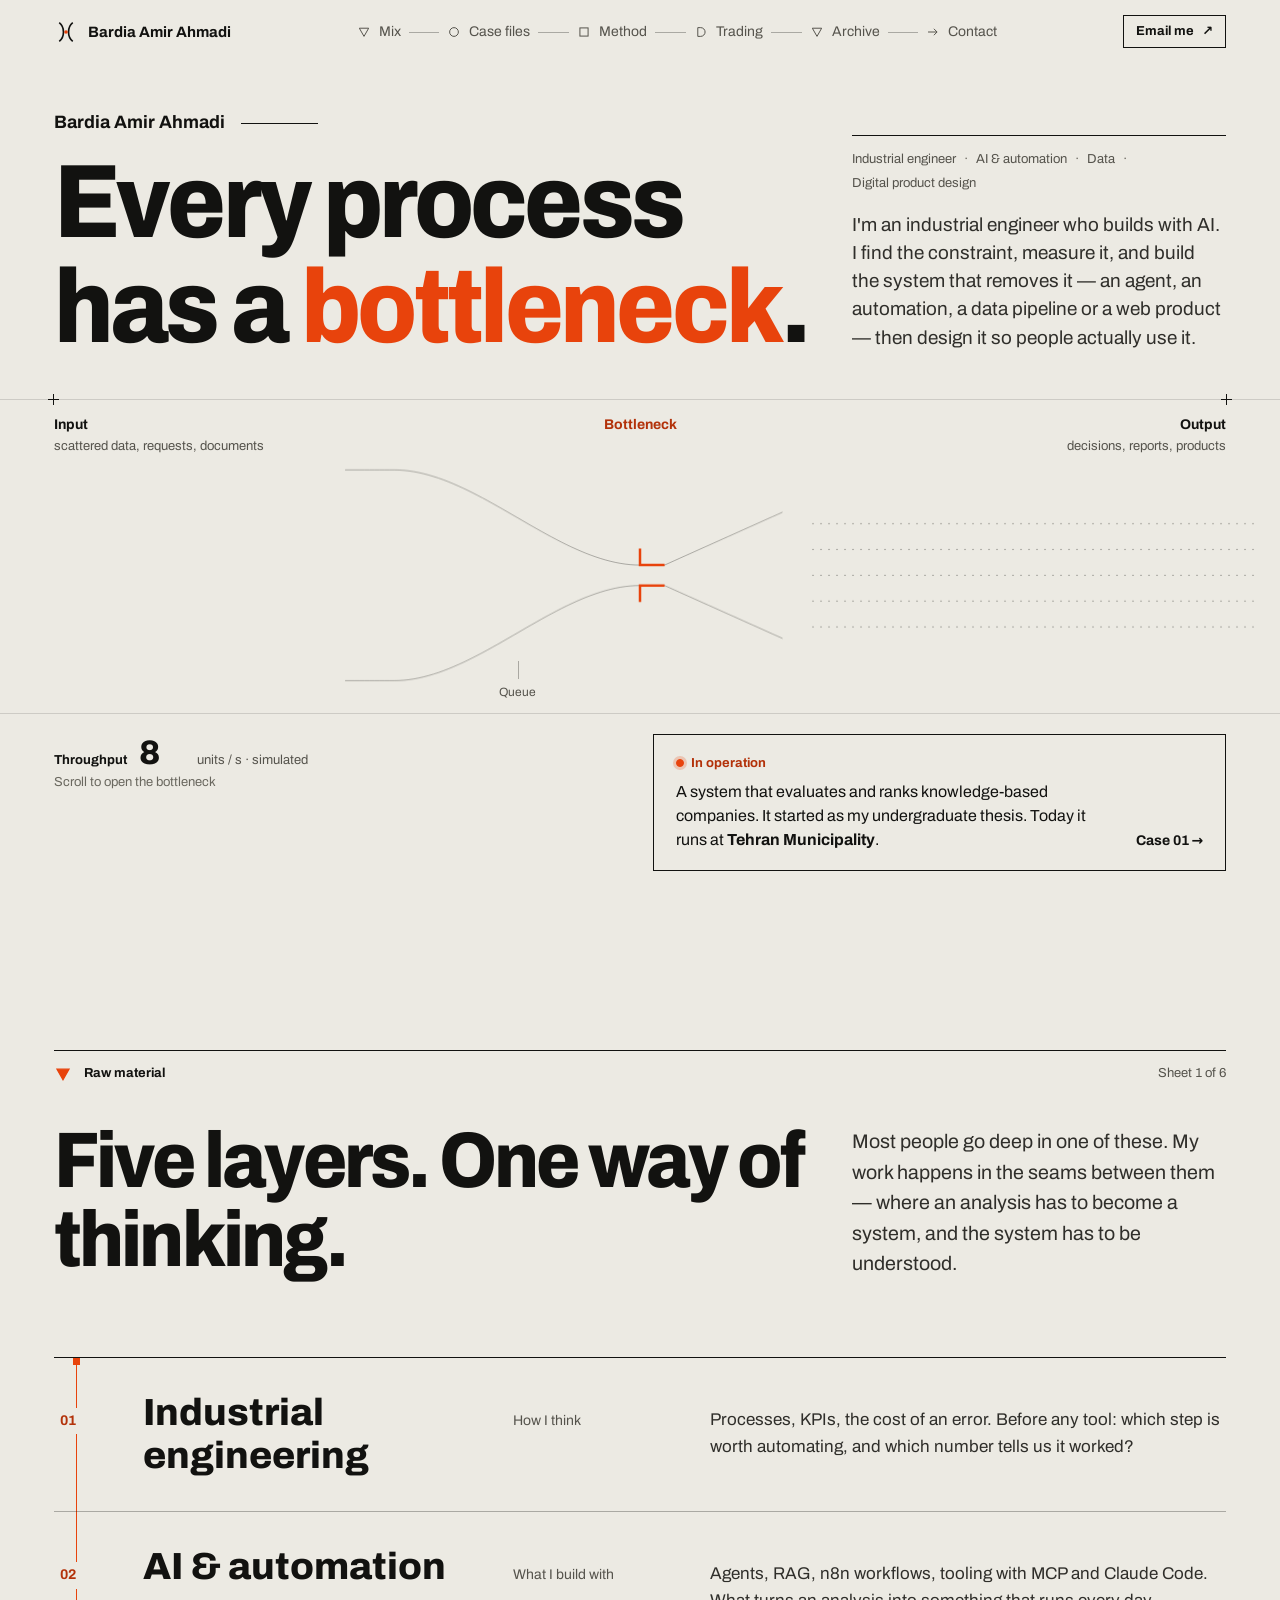
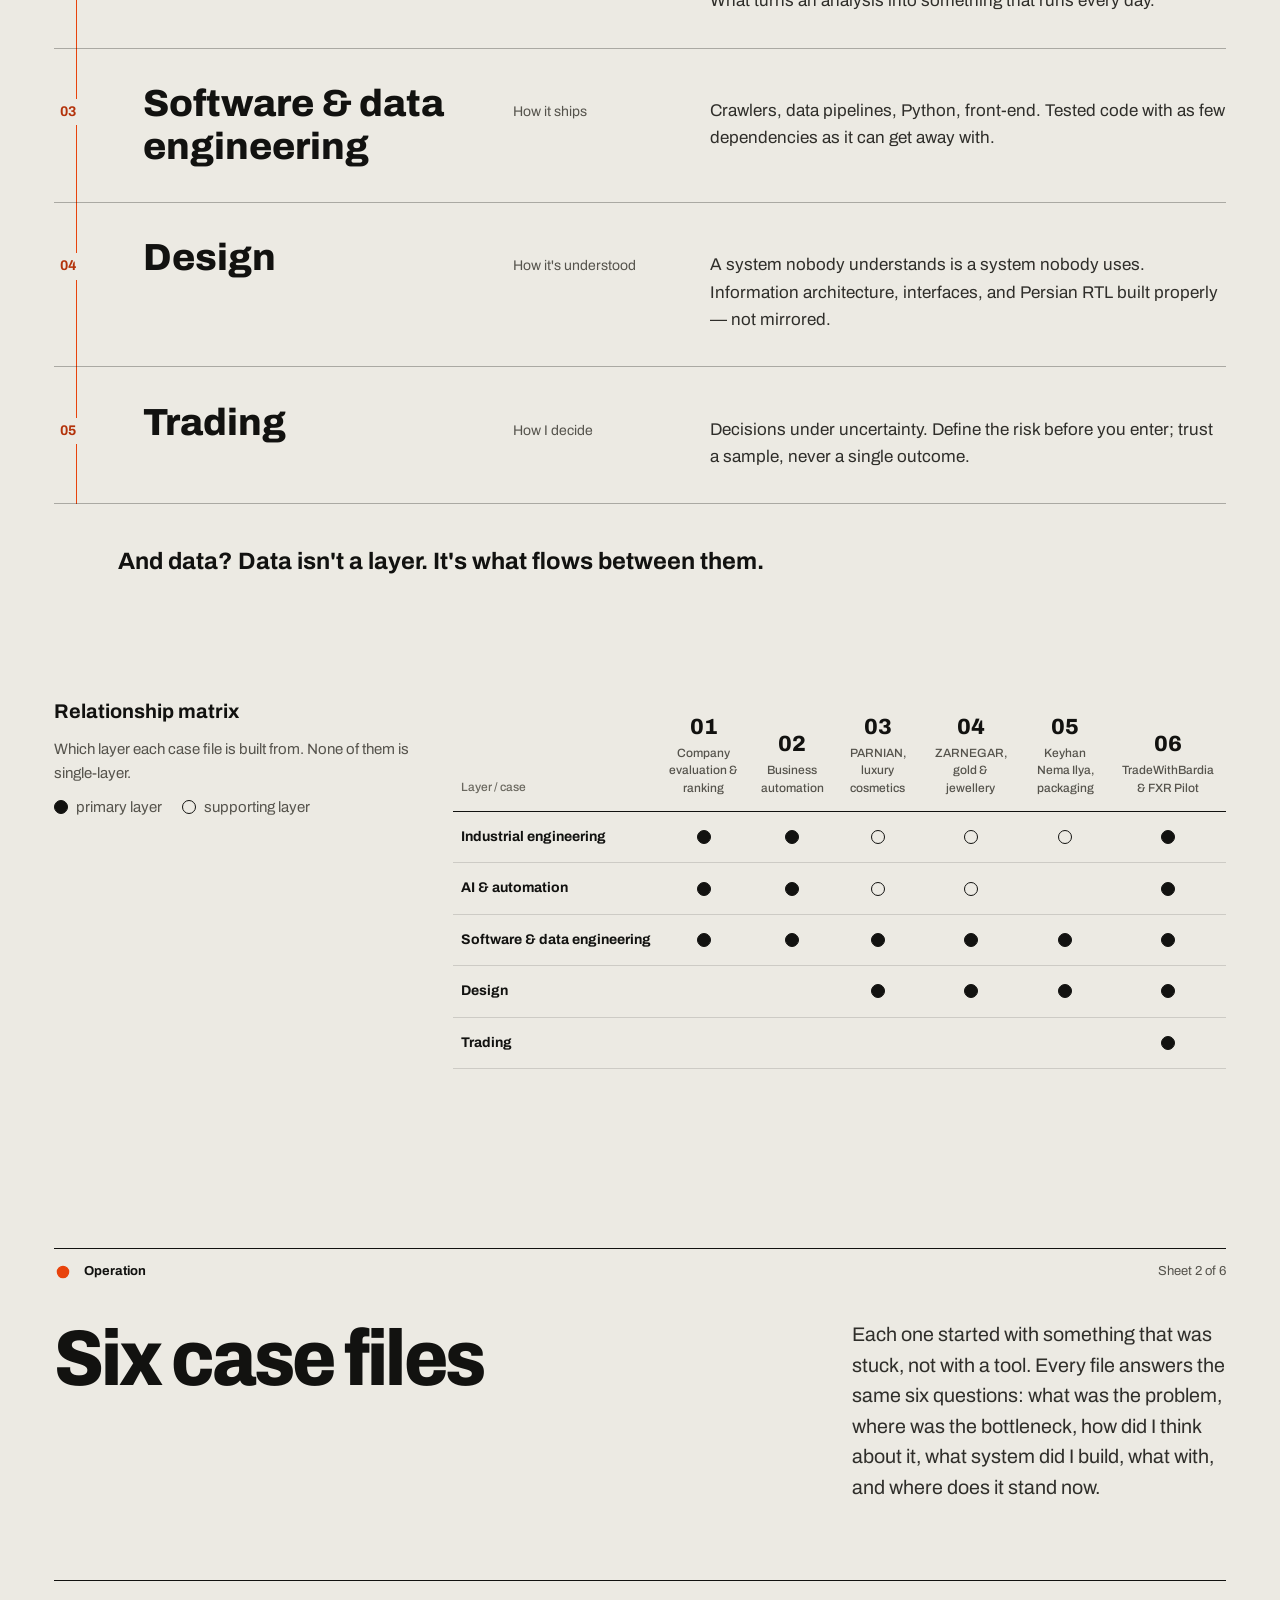
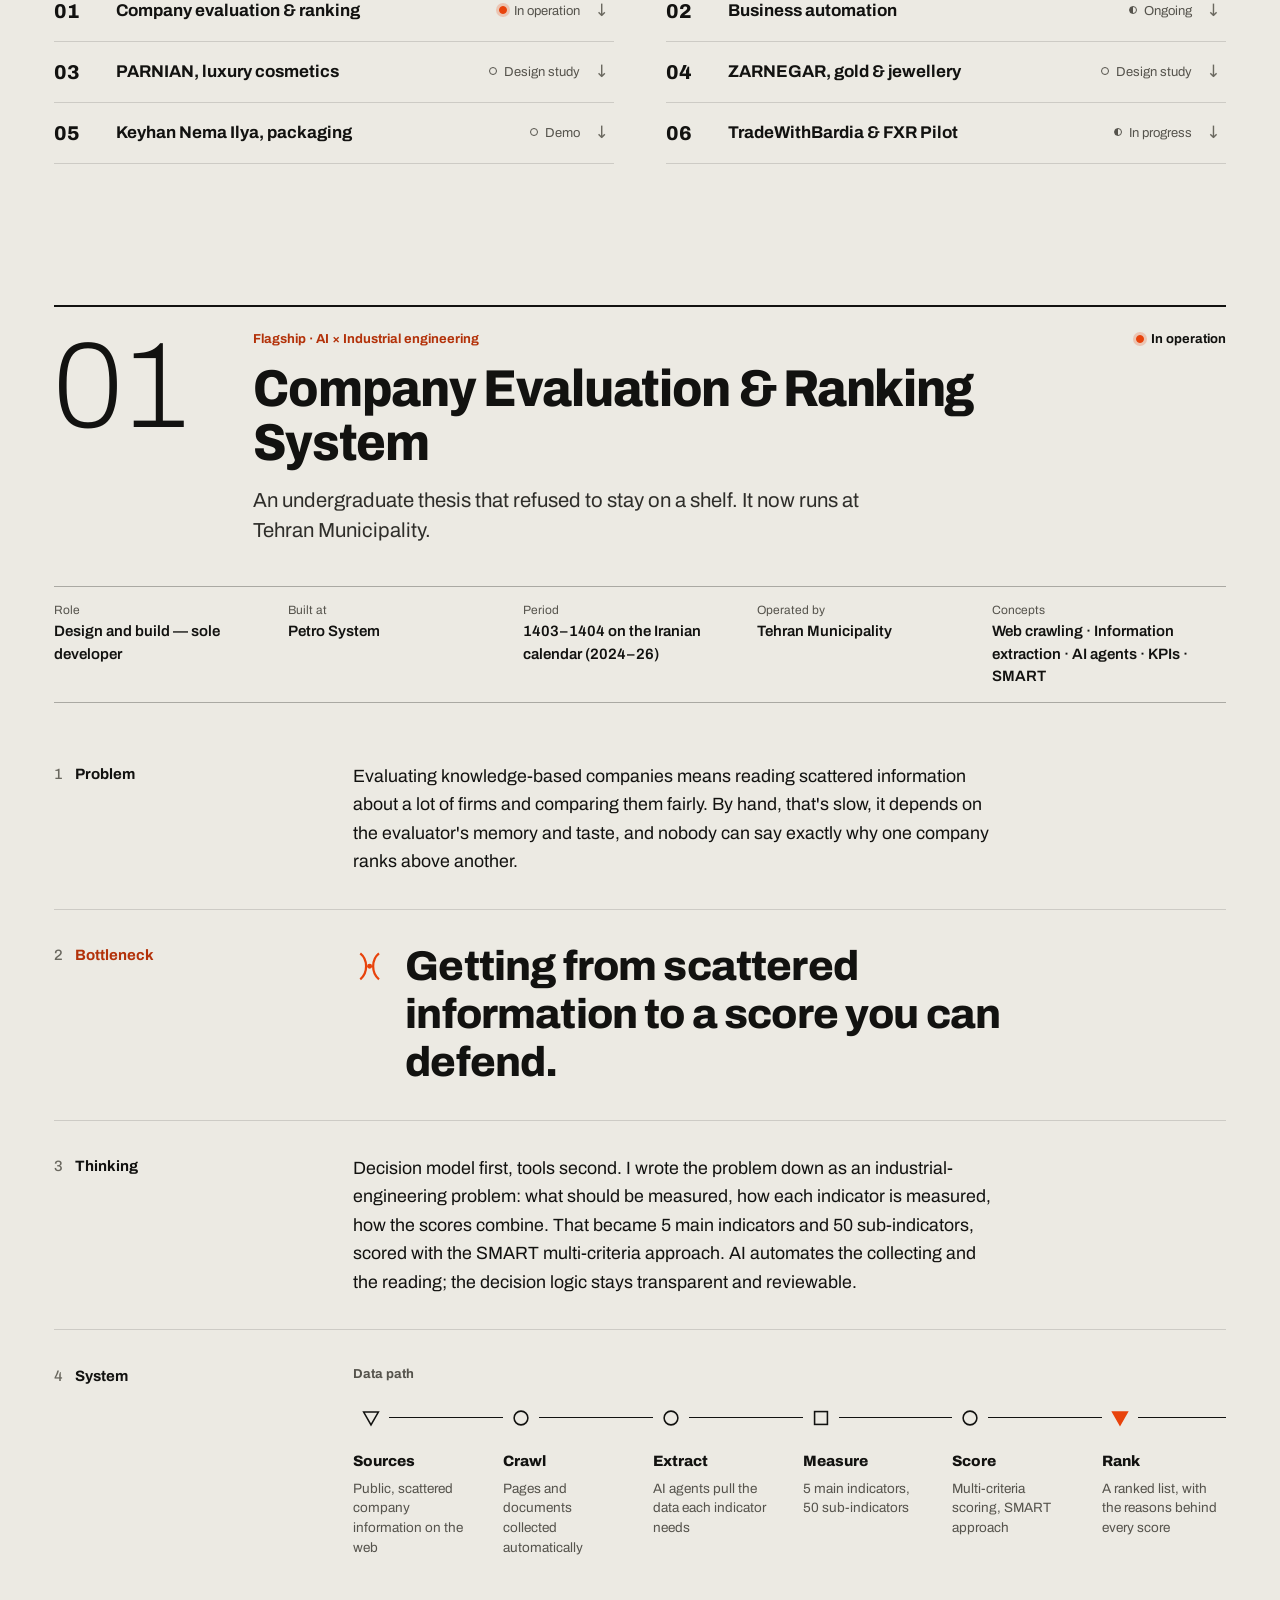
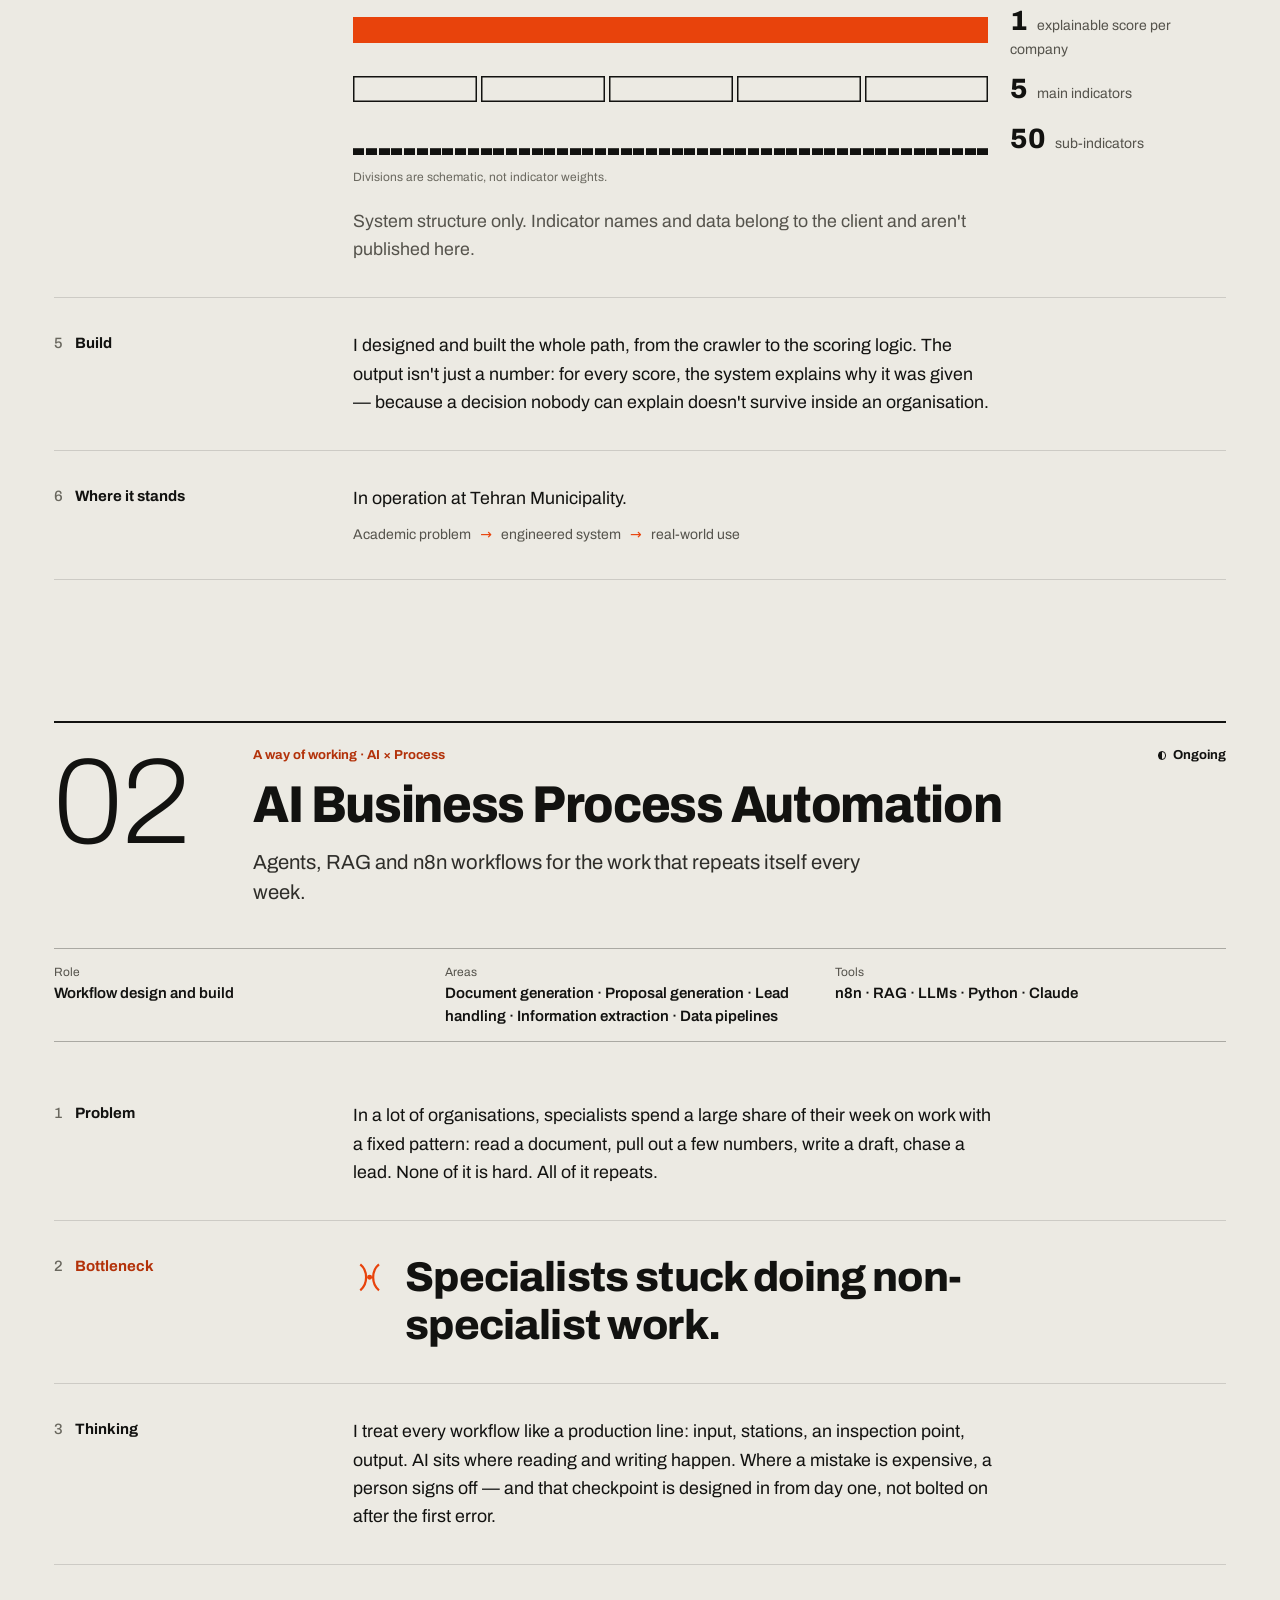
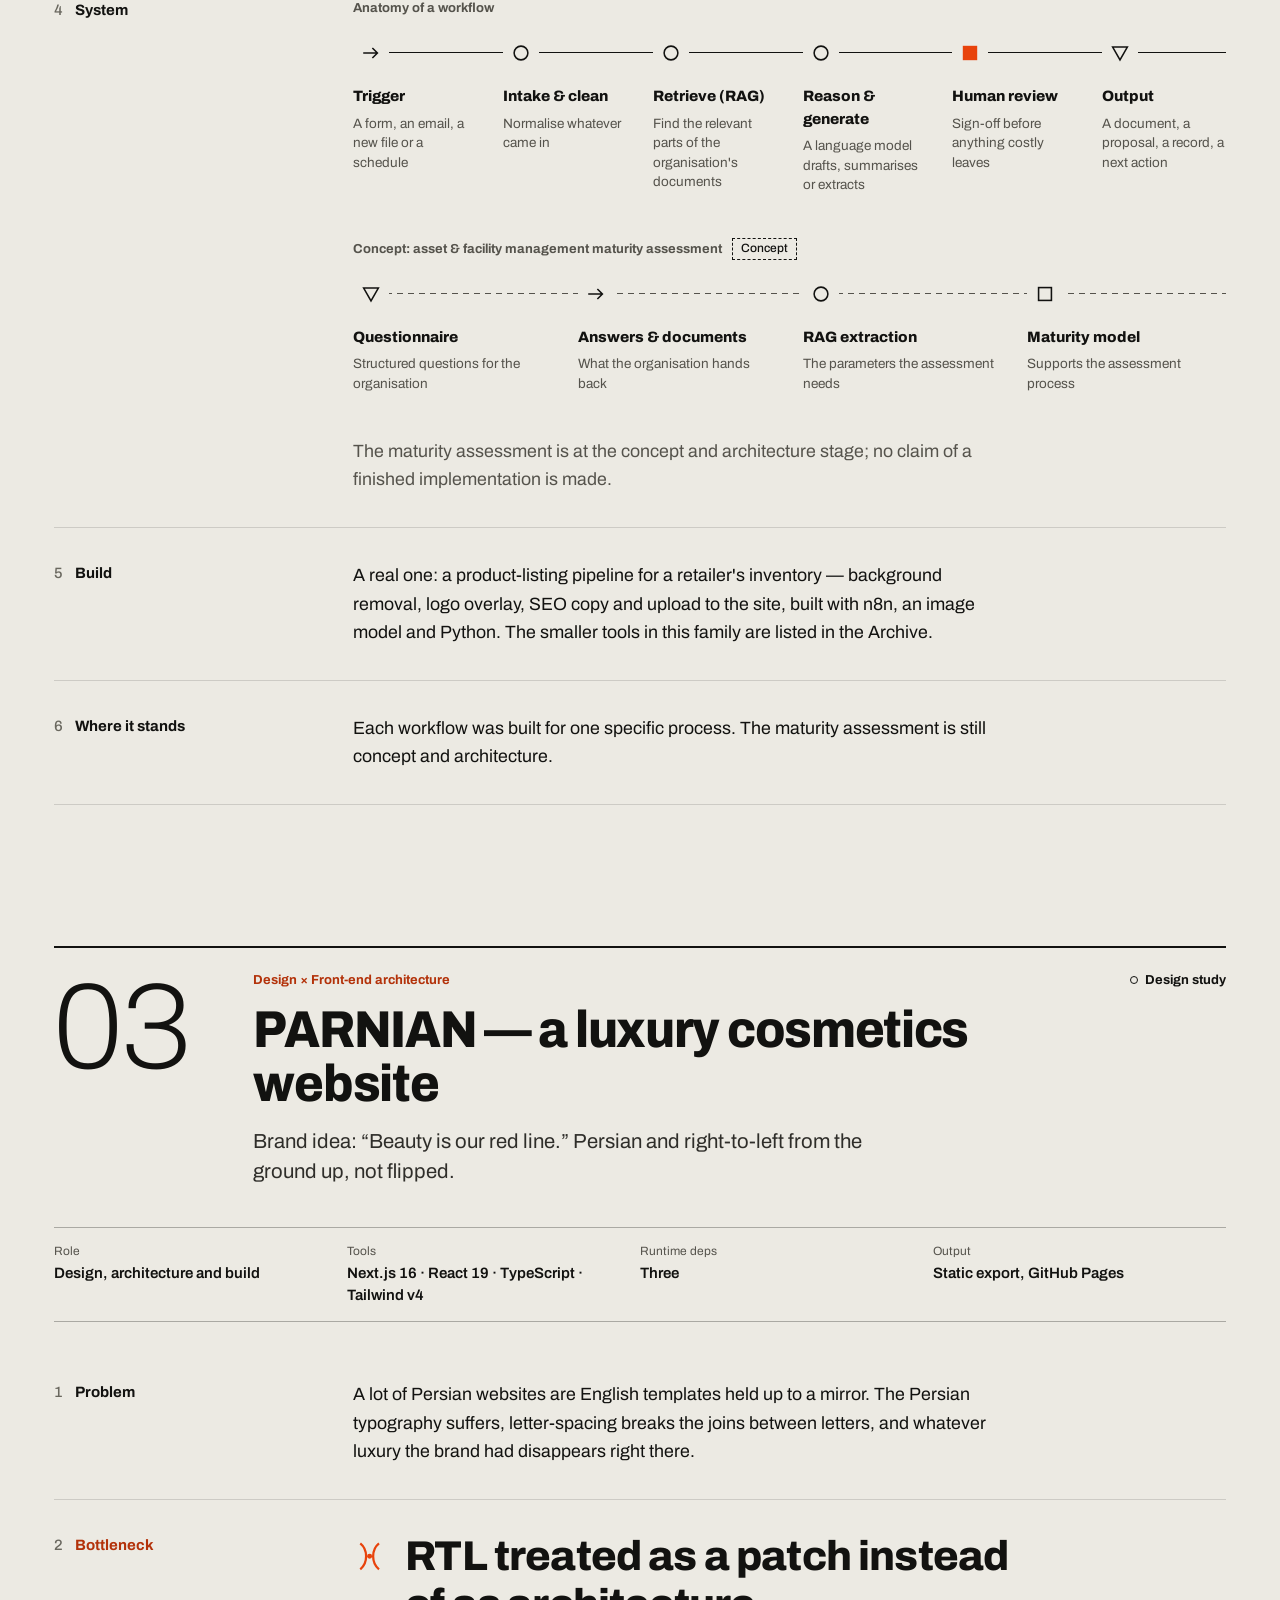
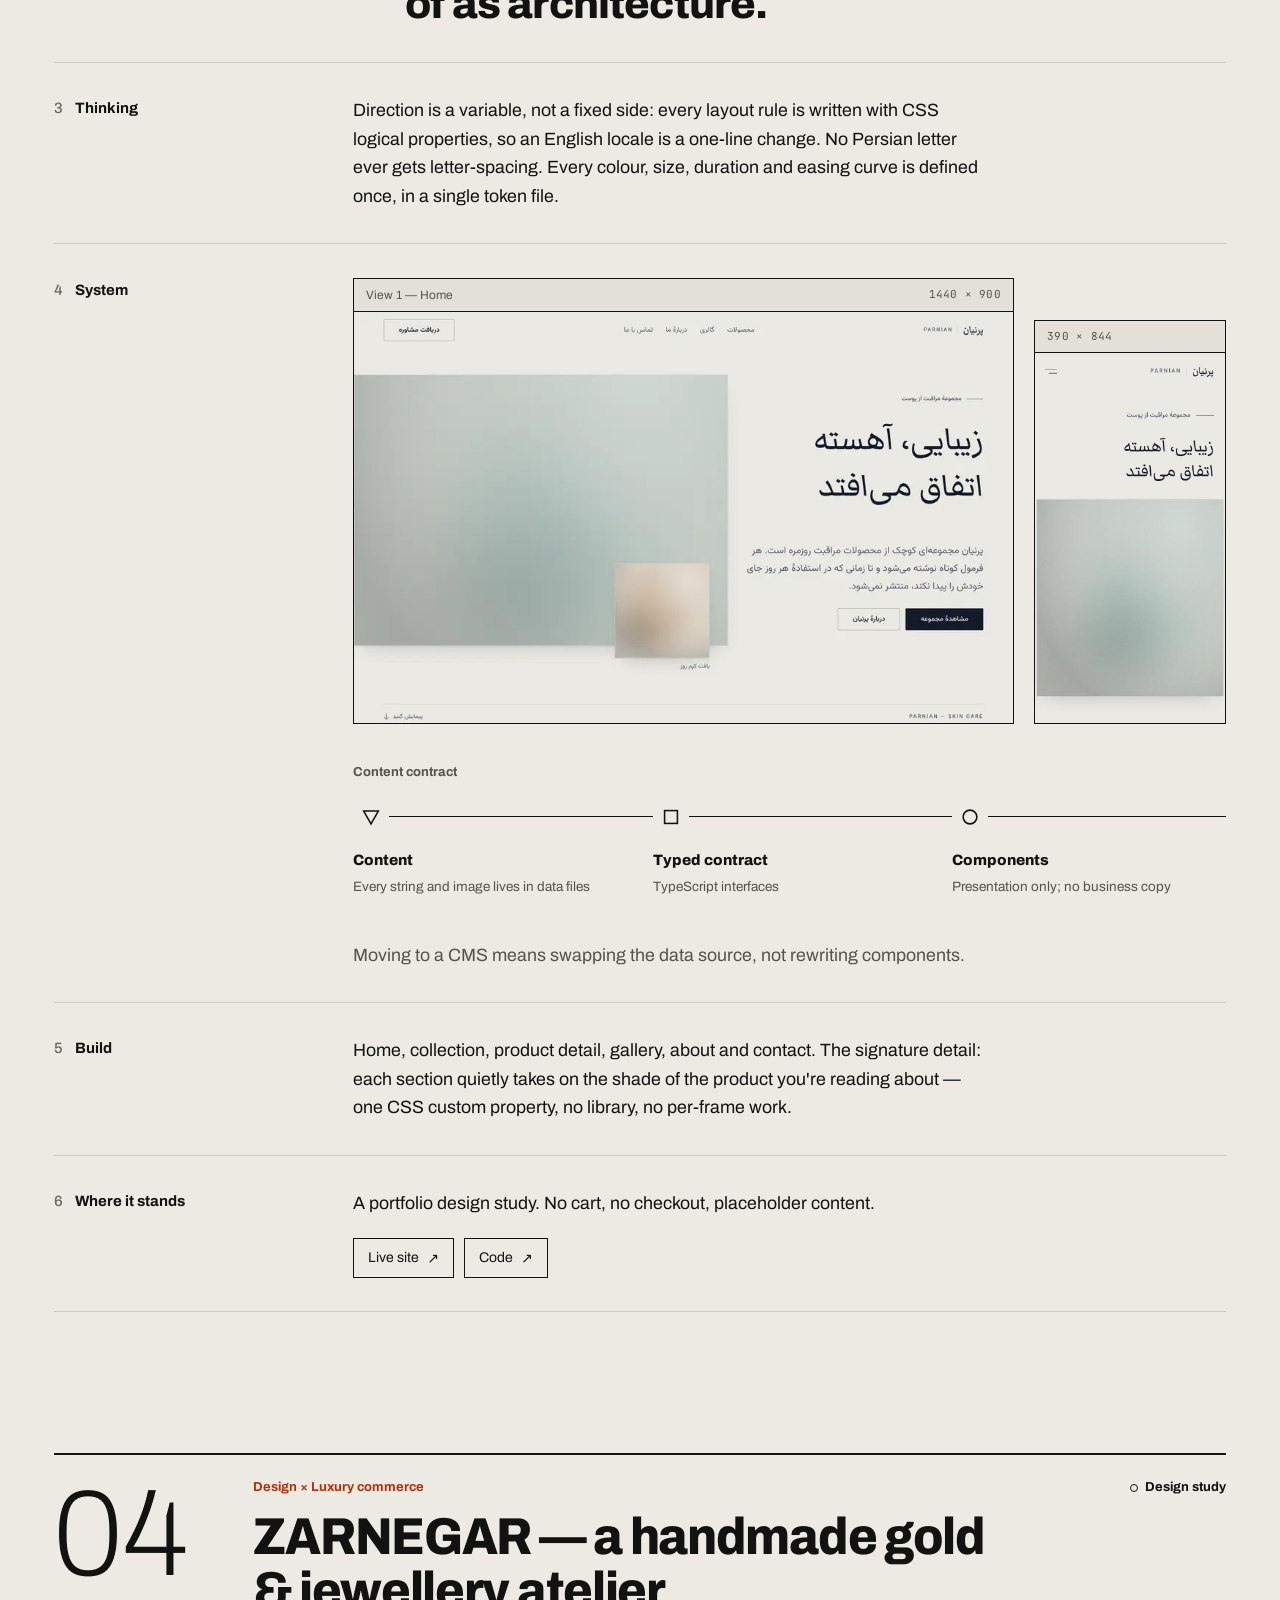
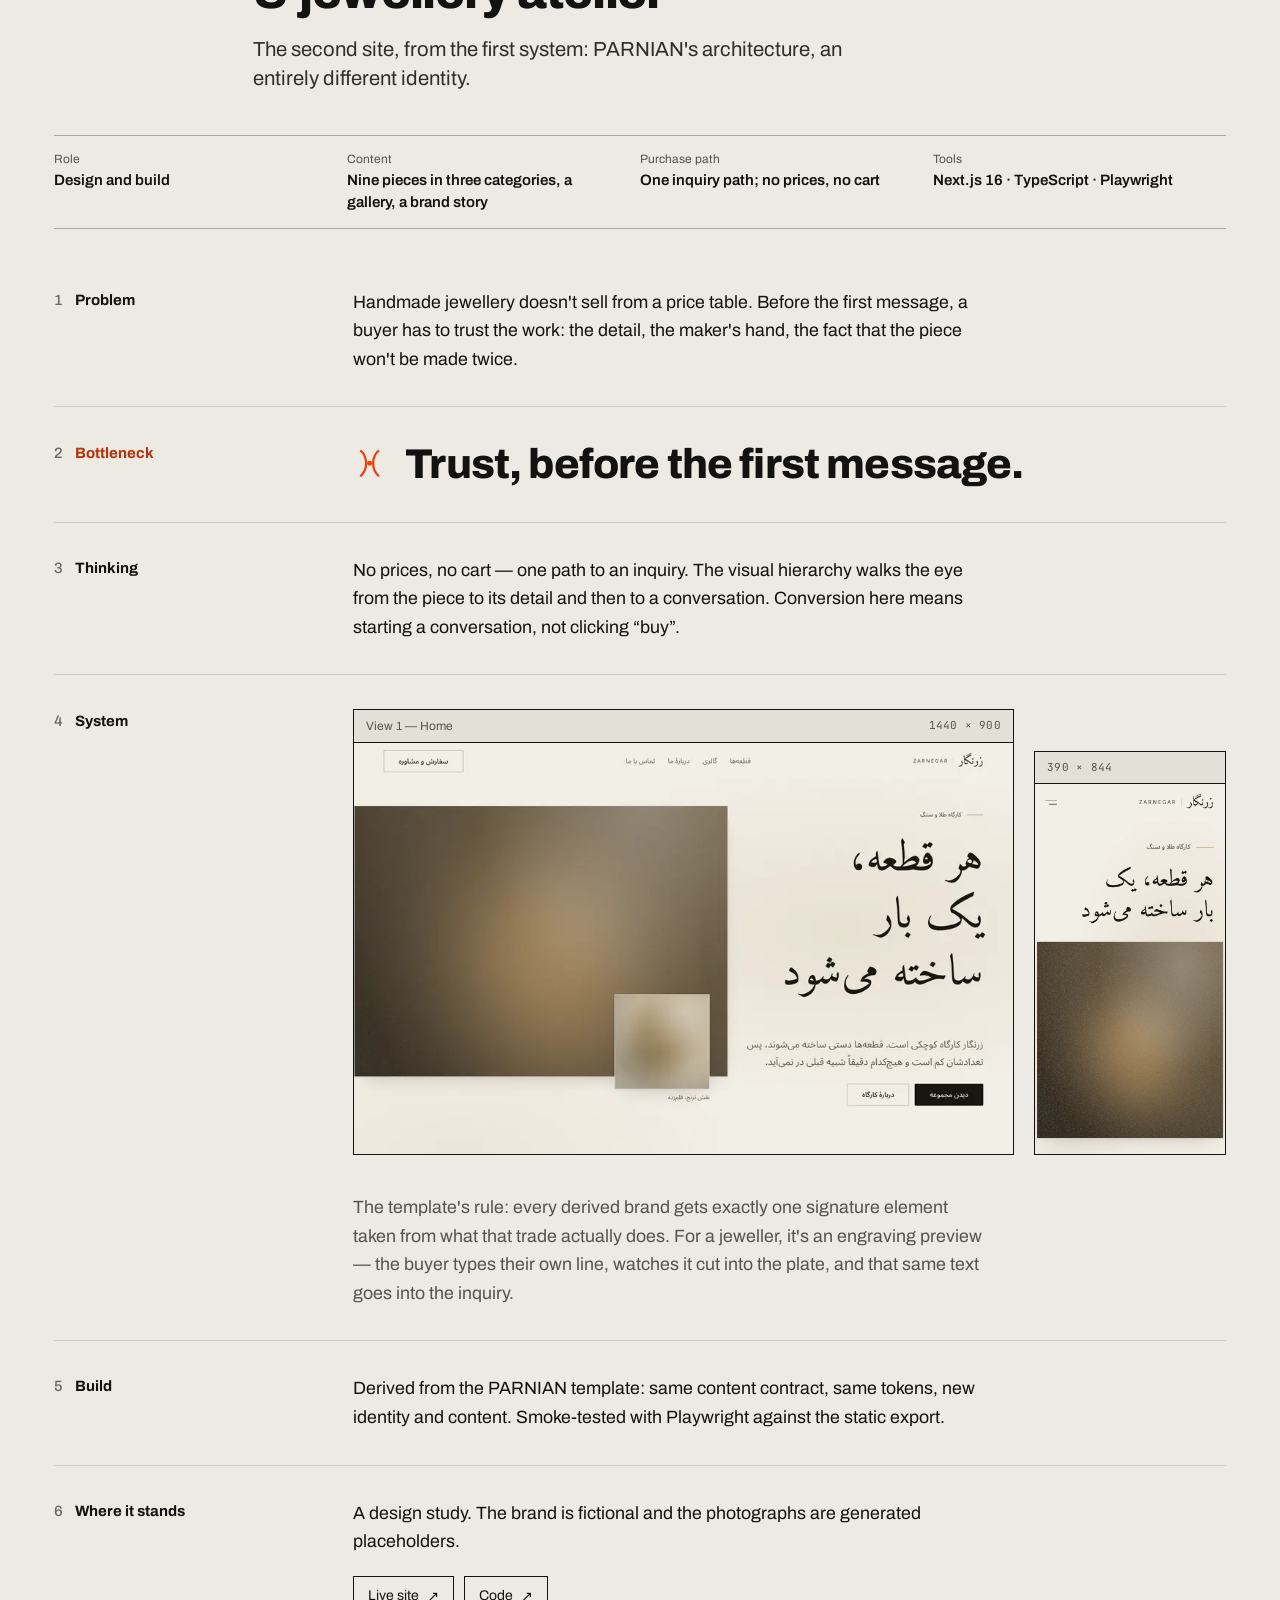
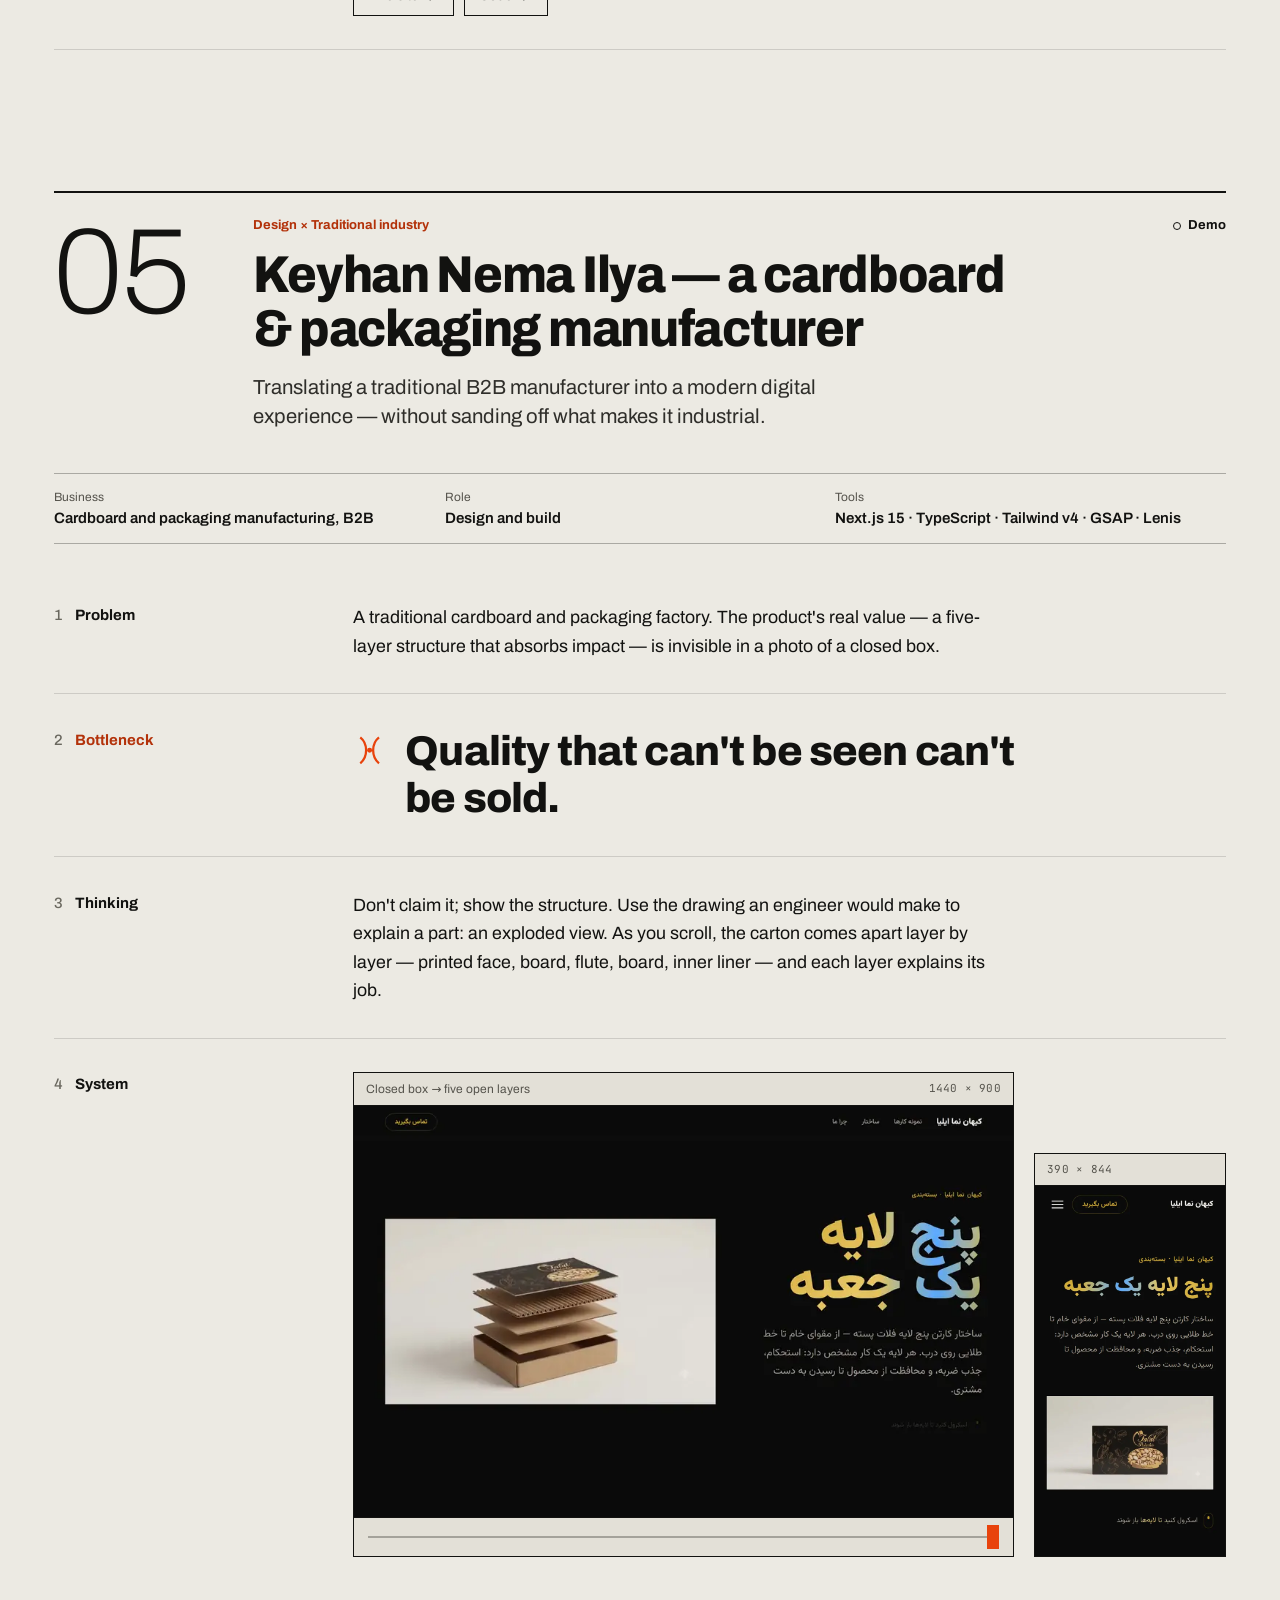
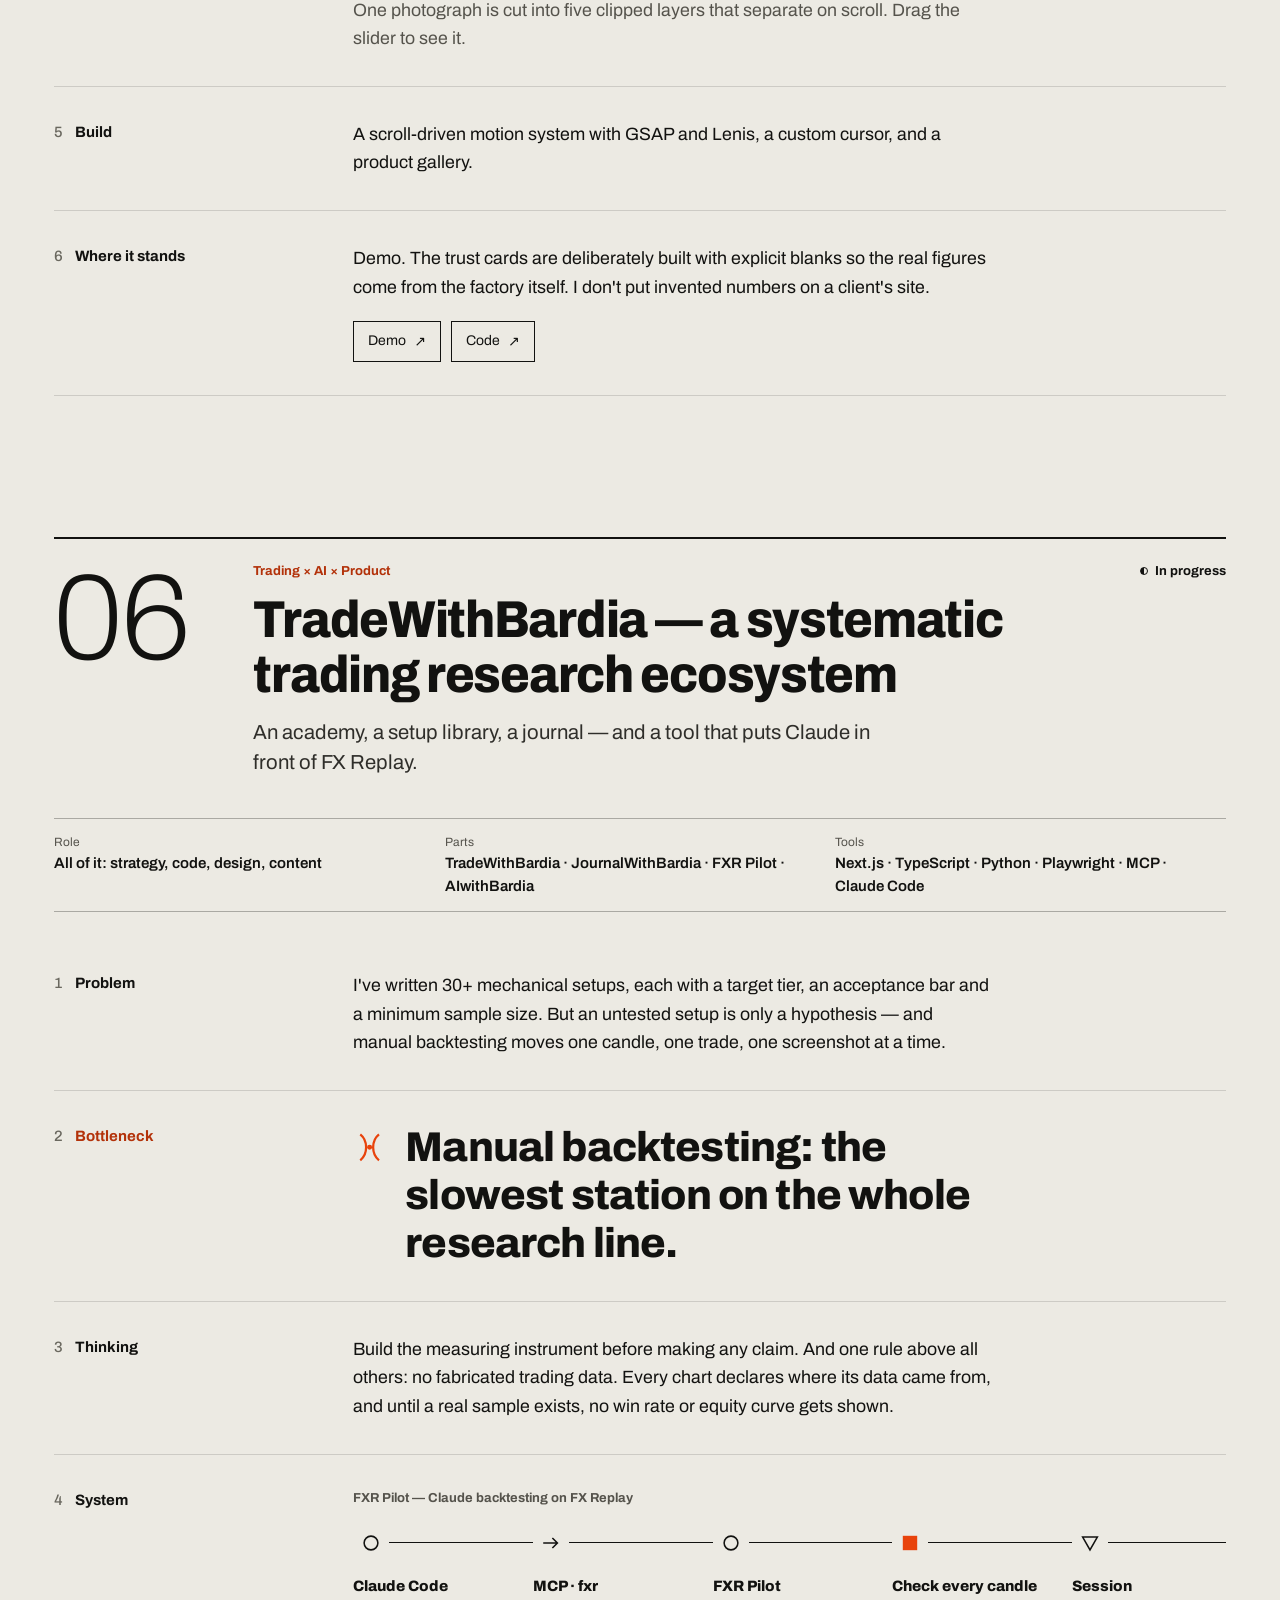
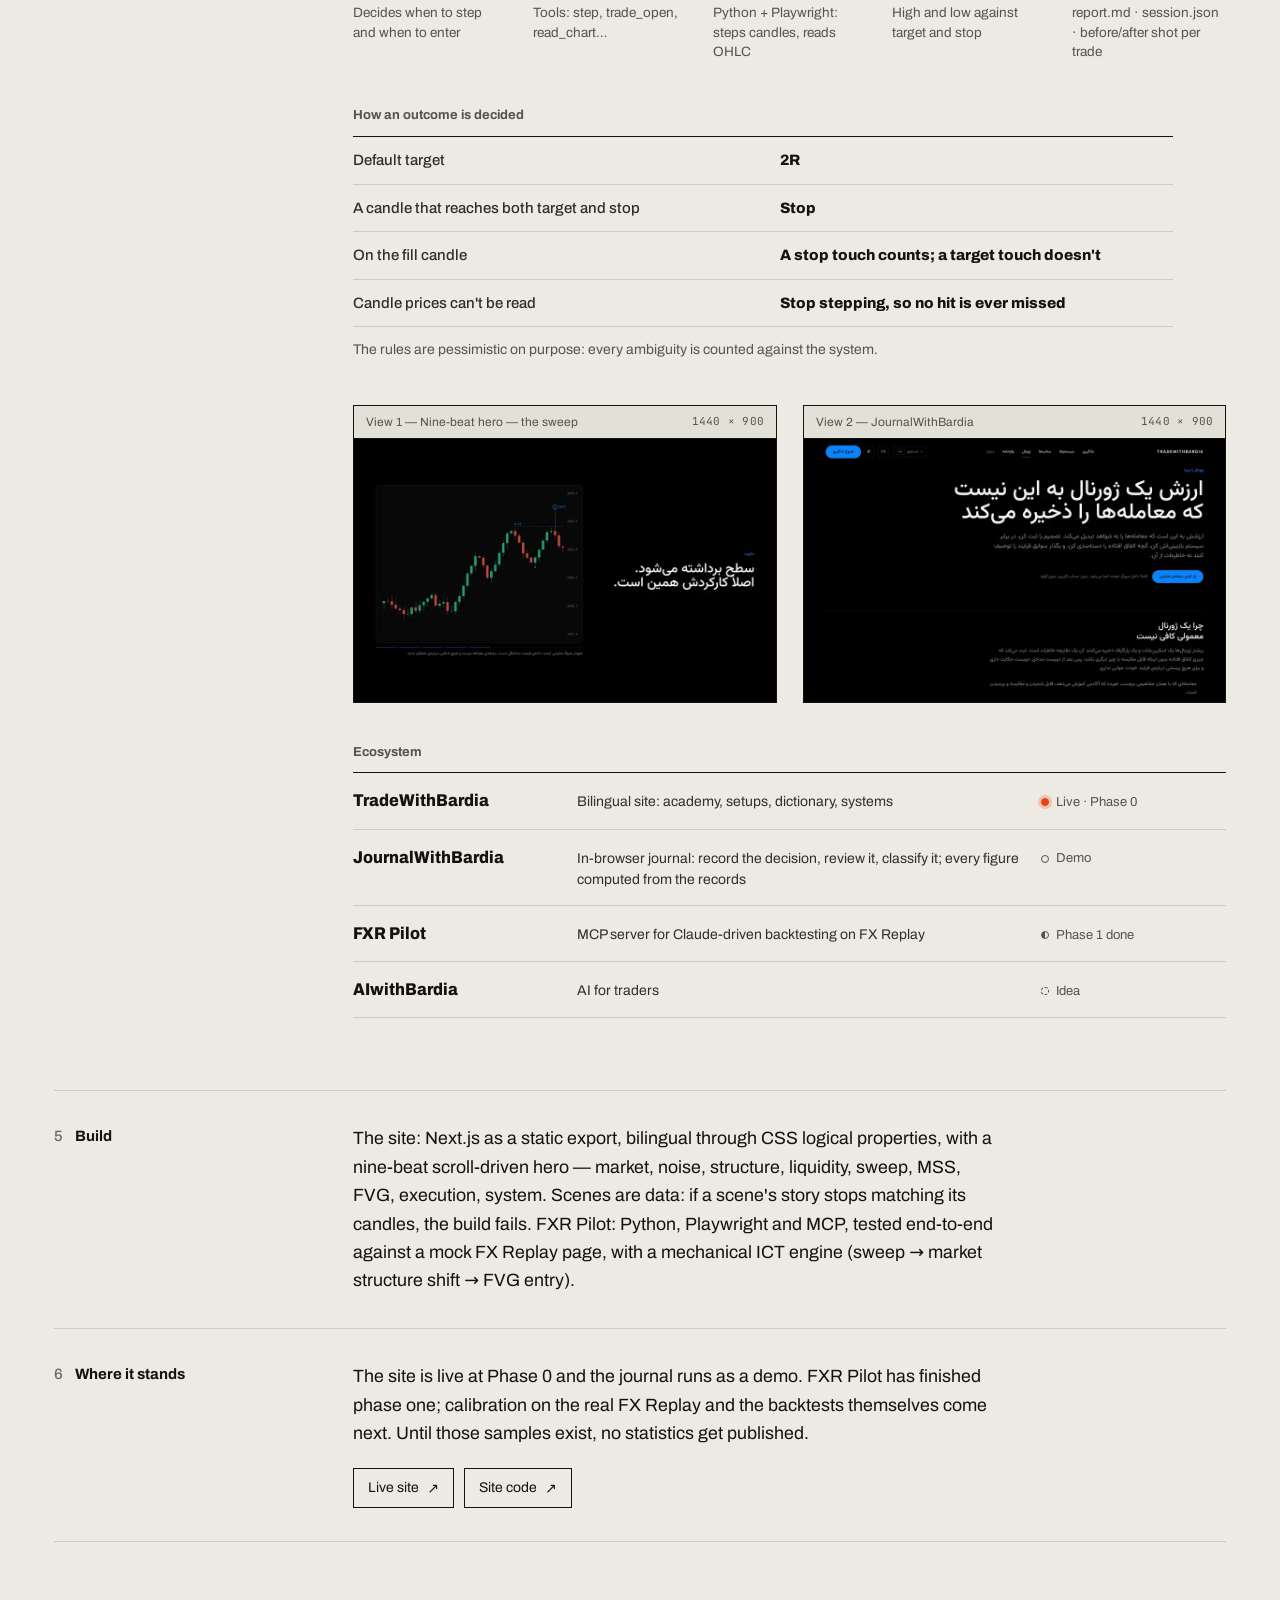
==== index.html @ 8815513e "Publish the personal site Built output of the "Bottleneck" portfolio: a static English page with its" ====
<!doctype html>
<html lang="en">
<head>
<meta charset="utf-8">
<meta name="viewport" content="width=device-width, initial-scale=1, viewport-fit=cover">
<title>Bardia Amir Ahmadi — Industrial Engineer building AI agents &amp; automation systems</title>
<meta name="description" content="Bardia Amir Ahmadi is an industrial engineer who finds the bottleneck in a process and builds the system that removes it: AI agents, n8n and RAG automation, data pipelines and web products. His company-evaluation system runs at Tehran Municipality.">
<meta name="author" content="Bardia Amir Ahmadi">
<link rel="canonical" href="https://barry-amirahmadi.github.io/portfolio/">
<meta name="theme-color" content="#ECEAE3">
<meta name="color-scheme" content="light">
<meta property="og:type" content="profile">
<meta property="profile:first_name" content="Bardia">
<meta property="profile:last_name" content="Amir Ahmadi">
<meta property="og:site_name" content="Bardia Amir Ahmadi">
<meta property="og:title" content="Bardia Amir Ahmadi — Industrial Engineer building AI agents &amp; automation systems">
<meta property="og:description" content="Bardia Amir Ahmadi is an industrial engineer who finds the bottleneck in a process and builds the system that removes it: AI agents, n8n and RAG automation, data pipelines and web products. His company-evaluation system runs at Tehran Municipality.">
<meta property="og:url" content="https://barry-amirahmadi.github.io/portfolio/">
<meta property="og:locale" content="en_US">
<meta property="og:image" content="https://barry-amirahmadi.github.io/portfolio/assets/og/og.png">
<meta property="og:image:width" content="1200">
<meta property="og:image:height" content="630">
<meta property="og:image:alt" content="Bardia Amir Ahmadi — Every process has a bottleneck">
<meta name="twitter:card" content="summary_large_image">
<meta name="twitter:title" content="Bardia Amir Ahmadi — Industrial Engineer building AI agents &amp; automation systems">
<meta name="twitter:description" content="Bardia Amir Ahmadi is an industrial engineer who finds the bottleneck in a process and builds the system that removes it: AI agents, n8n and RAG automation, data pipelines and web products. His company-evaluation system runs at Tehran Municipality.">
<meta name="twitter:image" content="https://barry-amirahmadi.github.io/portfolio/assets/og/og.png">
<link rel="icon" href="assets/favicon.svg" type="image/svg+xml">
<link rel="apple-touch-icon" href="assets/apple-touch-icon.png">
<link rel="preload" href="assets/fonts/archivo-latin.woff2" as="font" type="font/woff2" crossorigin>
<link rel="stylesheet" href="assets/css/site.css?v=61412249">
<script>document.documentElement.classList.add("js")</script>
<script type="module" src="assets/js/main.js?v=1d6043c7"></script>
<script type="application/ld+json">{"@context":"https://schema.org","@graph":[{"@type":"ProfilePage","@id":"https://barry-amirahmadi.github.io/portfolio/#page","url":"https://barry-amirahmadi.github.io/portfolio/","name":"Bardia Amir Ahmadi — Industrial Engineer building AI agents & automation systems","description":"Bardia Amir Ahmadi is an industrial engineer who finds the bottleneck in a process and builds the system that removes it: AI agents, n8n and RAG automation, data pipelines and web products. His company-evaluation system runs at Tehran Municipality.","dateModified":"2026-09-28","mainEntity":{"@id":"https://barry-amirahmadi.github.io/portfolio/#person"},"isPartOf":{"@id":"https://barry-amirahmadi.github.io/portfolio/#website"}},{"@type":"Person","@id":"https://barry-amirahmadi.github.io/portfolio/#person","name":"Bardia Amir Ahmadi","alternateName":["Bardia Amirahmadi","Barry Amirahmadi"],"url":"https://barry-amirahmadi.github.io/portfolio/","jobTitle":"Industrial Engineer, AI Automation & Systems Builder","email":"mailto:bardiaahmadi89@gmail.com","alumniOf":{"@type":"CollegeOrUniversity","name":"Shahid Beheshti University"},"hasCredential":{"@type":"EducationalOccupationalCredential","credentialCategory":"degree","name":"BSc Industrial Engineering"},"knowsAbout":["Industrial Engineering","AI Agents","AI Automation","Workflow Automation","n8n","Retrieval-Augmented Generation","Model Context Protocol","Claude Code","Data Analysis","KPI Systems","Multi-criteria Decision Making","Web Crawling","Web Architecture","UX Design","Persian RTL Interfaces","Systematic Trading","Backtesting","Risk Management"],"sameAs":["https://www.linkedin.com/in/barry-amirahmadi","https://github.com/Barry-Amirahmadi"]},{"@type":"WebSite","@id":"https://barry-amirahmadi.github.io/portfolio/#website","url":"https://barry-amirahmadi.github.io/portfolio/","name":"Bardia Amir Ahmadi","inLanguage":"en","publisher":{"@id":"https://barry-amirahmadi.github.io/portfolio/#person"}},{"@type":"ItemList","name":"Six case files","itemListElement":[{"@type":"ListItem","position":1,"item":{"@type":"CreativeWork","name":"Company Evaluation & Ranking System","description":"An undergraduate thesis that refused to stay on a shelf. It now runs at Tehran Municipality.","url":"https://barry-amirahmadi.github.io/portfolio/#case-01","creator":{"@id":"https://barry-amirahmadi.github.io/portfolio/#person"}}},{"@type":"ListItem","position":2,"item":{"@type":"CreativeWork","name":"AI Business Process Automation","description":"Agents, RAG and n8n workflows for the work that repeats itself every week.","url":"https://barry-amirahmadi.github.io/portfolio/#case-02","creator":{"@id":"https://barry-amirahmadi.github.io/portfolio/#person"}}},{"@type":"ListItem","position":3,"item":{"@type":"CreativeWork","name":"PARNIAN — a luxury cosmetics website","description":"Brand idea: “Beauty is our red line.” Persian and right-to-left from the ground up, not flipped.","url":"https://barry-amirahmadi.github.io/portfolio/#case-03","creator":{"@id":"https://barry-amirahmadi.github.io/portfolio/#person"}}},{"@type":"ListItem","position":4,"item":{"@type":"CreativeWork","name":"ZARNEGAR — a handmade gold & jewellery atelier","description":"The second site, from the first system: PARNIAN's architecture, an entirely different identity.","url":"https://barry-amirahmadi.github.io/portfolio/#case-04","creator":{"@id":"https://barry-amirahmadi.github.io/portfolio/#person"}}},{"@type":"ListItem","position":5,"item":{"@type":"CreativeWork","name":"Keyhan Nema Ilya — a cardboard & packaging manufacturer","description":"Translating a traditional B2B manufacturer into a modern digital experience — without sanding off what makes it industrial.","url":"https://barry-amirahmadi.github.io/portfolio/#case-05","creator":{"@id":"https://barry-amirahmadi.github.io/portfolio/#person"}}},{"@type":"ListItem","position":6,"item":{"@type":"CreativeWork","name":"TradeWithBardia — a systematic trading research ecosystem","description":"An academy, a setup library, a journal — and a tool that puts Claude in front of FX Replay.","url":"https://barry-amirahmadi.github.io/portfolio/#case-06","creator":{"@id":"https://barry-amirahmadi.github.io/portfolio/#person"}}}]}]}</script>
</head>
<body>
<svg class="sprite" aria-hidden="true" focusable="false">
<symbol id="s-operation" viewBox="0 0 24 24"><circle cx="12" cy="12" r="7.5"/></symbol>
<symbol id="s-transport" viewBox="0 0 24 24"><path d="M3.5 12h15.5M13.5 6.5 19 12l-5.5 5.5"/></symbol>
<symbol id="s-inspection" viewBox="0 0 24 24"><rect x="5" y="5" width="14" height="14"/></symbol>
<symbol id="s-delay" viewBox="0 0 24 24"><path d="M6.5 4.5h5a7.5 7.5 0 0 1 0 15h-5z"/></symbol>
<symbol id="s-storage" viewBox="0 0 24 24"><path d="M4 5.5h16L12 19.5z"/></symbol>
<symbol id="s-mark" viewBox="0 0 32 32"><path d="M7 3.5c7.5 6 7.5 19 0 25M25 3.5c-7.5 6-7.5 19 0 25"/><circle cx="16" cy="16" r="2.4" style="fill:var(--signal);stroke:none"/></symbol>
</svg>
<a class="skip" href="#main">Skip to content</a>
<header class="site-head" data-head>
  <div class="head-in">
    <a class="brand" href="#top" aria-label="Bardia Amir Ahmadi — back to top"><svg class="mark brand-mark" aria-hidden="true" focusable="false"><use href="#s-mark"/></svg><span class="brand-name">Bardia Amir Ahmadi</span></a>
    <nav class="pnav" aria-label="Site process chart" data-pnav><div class="pnav-in">
      <ol><li><a href="#mix" data-nav="mix"><svg class="sym sym-storage" aria-hidden="true" focusable="false"><use href="#s-storage"/></svg><span class="pnav-label">Mix</span><span class="vh"> — Raw material</span></a></li><li><a href="#work" data-nav="work"><svg class="sym sym-operation" aria-hidden="true" focusable="false"><use href="#s-operation"/></svg><span class="pnav-label">Case files</span><span class="vh"> — Operation</span></a></li><li><a href="#method" data-nav="method"><svg class="sym sym-inspection" aria-hidden="true" focusable="false"><use href="#s-inspection"/></svg><span class="pnav-label">Method</span><span class="vh"> — Inspection</span></a></li><li><a href="#trading" data-nav="trading"><svg class="sym sym-delay" aria-hidden="true" focusable="false"><use href="#s-delay"/></svg><span class="pnav-label">Trading</span><span class="vh"> — Delay</span></a></li><li><a href="#archive" data-nav="archive"><svg class="sym sym-storage" aria-hidden="true" focusable="false"><use href="#s-storage"/></svg><span class="pnav-label">Archive</span><span class="vh"> — Storage</span></a></li><li><a href="#contact" data-nav="contact"><svg class="sym sym-transport" aria-hidden="true" focusable="false"><use href="#s-transport"/></svg><span class="pnav-label">Contact</span><span class="vh"> — Transport</span></a></li></ol>
      <span class="pnav-line" aria-hidden="true"><span class="pnav-fill" data-progress></span></span>
    </div></nav>
    <a class="head-cta" href="mailto:bardiaahmadi89@gmail.com">Email me<span class="arr" aria-hidden="true">↗</span></a>
  </div>
</header>
<main id="main">
<section class="hero" id="top" aria-labelledby="hero-title">
  <div class="wrap hero-top">
    <h1 class="hero-h1" id="hero-title"><span class="h1-name">Bardia Amir Ahmadi</span> <span class="h1-claim">Every process<br>has a <em>bottleneck</em>.</span></h1>
    <div class="hero-aside">
      <ul class="hero-roles"><li>Industrial engineer</li><li>AI & automation</li><li>Data</li><li>Digital product design</li></ul>
      <p class="hero-lead">I'm an industrial engineer who builds with AI. I find the constraint, measure it, and build the system that removes it — an agent, an automation, a data pipeline or a web product — then design it so people actually use it.</p>
    </div>
  </div>
  <figure class="flow" data-flow>
    <canvas class="flow-canvas" aria-hidden="true"></canvas>
    <figcaption class="flow-cap">
      <span class="flow-l flow-l--in"><b>Input</b><span>scattered data, requests, documents</span></span>
      <span class="flow-l flow-l--gate"><b>Bottleneck</b></span>
      <span class="flow-l flow-l--queue">Queue</span>
      <span class="flow-l flow-l--out"><b>Output</b><span>decisions, reports, products</span></span>
    </figcaption>
  </figure>
  <div class="wrap hero-foot">
    <p class="meter"><span class="meter-k">Throughput</span><output class="meter-v" data-meter>—</output><span class="meter-u">units / s · simulated</span><span class="meter-hint">Scroll to open the bottleneck</span></p>
    <a class="proof" href="#case-01">
      <span class="proof-label"><i class="dot dot--live" aria-hidden="true"></i>In operation</span>
      <span class="proof-text">A system that evaluates and ranks knowledge-based companies. It started as my undergraduate thesis. Today it runs at <strong>Tehran Municipality</strong>.</span>
      <span class="proof-link">Case 01 <span class="arr" aria-hidden="true">→</span></span>
    </a>
  </div>
</section>
<section class="sec sec-mix" id="mix" aria-labelledby="mix-title">
  <header class="sec-head wrap">
    <p class="sec-tag"><svg class="sym sym-storage is-fill" aria-hidden="true" focusable="false"><use href="#s-storage"/></svg><span class="sec-term">Raw material</span><span class="sec-sheet">Sheet 1 of 6</span></p>
    <h2 class="sec-title" id="mix-title">Five layers. One way of thinking.</h2>
    <p class="sec-intro">Most people go deep in one of these. My work happens in the seams between them — where an analysis has to become a system, and the system has to be understood.</p>
  </header>
  <div class="wrap">
    <ol class="layers"><li class="layer" data-layer="ie">
      <span class="layer-no">01</span>
      <h3 class="layer-name">Industrial engineering</h3>
      <p class="layer-role">How I think</p>
      <p class="layer-text">Processes, KPIs, the cost of an error. Before any tool: which step is worth automating, and which number tells us it worked?</p>
    </li><li class="layer" data-layer="ai">
      <span class="layer-no">02</span>
      <h3 class="layer-name">AI & automation</h3>
      <p class="layer-role">What I build with</p>
      <p class="layer-text">Agents, RAG, n8n workflows, tooling with MCP and Claude Code. What turns an analysis into something that runs every day.</p>
    </li><li class="layer" data-layer="eng">
      <span class="layer-no">03</span>
      <h3 class="layer-name">Software & data engineering</h3>
      <p class="layer-role">How it ships</p>
      <p class="layer-text">Crawlers, data pipelines, Python, front-end. Tested code with as few dependencies as it can get away with.</p>
    </li><li class="layer" data-layer="design">
      <span class="layer-no">04</span>
      <h3 class="layer-name">Design</h3>
      <p class="layer-role">How it's understood</p>
      <p class="layer-text">A system nobody understands is a system nobody uses. Information architecture, interfaces, and Persian RTL built properly — not mirrored.</p>
    </li><li class="layer" data-layer="trading">
      <span class="layer-no">05</span>
      <h3 class="layer-name">Trading</h3>
      <p class="layer-role">How I decide</p>
      <p class="layer-text">Decisions under uncertainty. Define the risk before you enter; trust a sample, never a single outcome.</p>
    </li></ol>
    <p class="mix-data">And data? Data isn't a layer. It's what flows between them.</p>
    <figure class="matrix-fig">
      <figcaption class="matrix-cap">
        <h3>Relationship matrix</h3>
        <p>Which layer each case file is built from. None of them is single-layer.</p>
        <p class="matrix-key"><span><span class="m-dot m-dot--p" aria-hidden="true"></span>primary layer</span><span><span class="m-dot m-dot--s" aria-hidden="true"></span>supporting layer</span></p>
      </figcaption>
      <div class="matrix-scroll">
        <table class="matrix">
          <thead><tr><th scope="col" class="m-corner">Layer / case</th><th scope="col" data-c="01"><a href="#case-01"><span class="m-no">01</span><span class="m-name">Company evaluation & ranking</span></a></th><th scope="col" data-c="02"><a href="#case-02"><span class="m-no">02</span><span class="m-name">Business automation</span></a></th><th scope="col" data-c="03"><a href="#case-03"><span class="m-no">03</span><span class="m-name">PARNIAN, luxury cosmetics</span></a></th><th scope="col" data-c="04"><a href="#case-04"><span class="m-no">04</span><span class="m-name">ZARNEGAR, gold & jewellery</span></a></th><th scope="col" data-c="05"><a href="#case-05"><span class="m-no">05</span><span class="m-name">Keyhan Nema Ilya, packaging</span></a></th><th scope="col" data-c="06"><a href="#case-06"><span class="m-no">06</span><span class="m-name">TradeWithBardia & FXR Pilot</span></a></th></tr></thead>
          <tbody><tr><th scope="row">Industrial engineering</th><td data-c="01"><span class="m-dot m-dot--p" aria-hidden="true"></span><span class="vh">primary layer</span></td><td data-c="02"><span class="m-dot m-dot--p" aria-hidden="true"></span><span class="vh">primary layer</span></td><td data-c="03"><span class="m-dot m-dot--s" aria-hidden="true"></span><span class="vh">supporting layer</span></td><td data-c="04"><span class="m-dot m-dot--s" aria-hidden="true"></span><span class="vh">supporting layer</span></td><td data-c="05"><span class="m-dot m-dot--s" aria-hidden="true"></span><span class="vh">supporting layer</span></td><td data-c="06"><span class="m-dot m-dot--p" aria-hidden="true"></span><span class="vh">primary layer</span></td></tr><tr><th scope="row">AI & automation</th><td data-c="01"><span class="m-dot m-dot--p" aria-hidden="true"></span><span class="vh">primary layer</span></td><td data-c="02"><span class="m-dot m-dot--p" aria-hidden="true"></span><span class="vh">primary layer</span></td><td data-c="03"><span class="m-dot m-dot--s" aria-hidden="true"></span><span class="vh">supporting layer</span></td><td data-c="04"><span class="m-dot m-dot--s" aria-hidden="true"></span><span class="vh">supporting layer</span></td><td data-c="05"><span class="vh">—</span></td><td data-c="06"><span class="m-dot m-dot--p" aria-hidden="true"></span><span class="vh">primary layer</span></td></tr><tr><th scope="row">Software & data engineering</th><td data-c="01"><span class="m-dot m-dot--p" aria-hidden="true"></span><span class="vh">primary layer</span></td><td data-c="02"><span class="m-dot m-dot--p" aria-hidden="true"></span><span class="vh">primary layer</span></td><td data-c="03"><span class="m-dot m-dot--p" aria-hidden="true"></span><span class="vh">primary layer</span></td><td data-c="04"><span class="m-dot m-dot--p" aria-hidden="true"></span><span class="vh">primary layer</span></td><td data-c="05"><span class="m-dot m-dot--p" aria-hidden="true"></span><span class="vh">primary layer</span></td><td data-c="06"><span class="m-dot m-dot--p" aria-hidden="true"></span><span class="vh">primary layer</span></td></tr><tr><th scope="row">Design</th><td data-c="01"><span class="vh">—</span></td><td data-c="02"><span class="vh">—</span></td><td data-c="03"><span class="m-dot m-dot--p" aria-hidden="true"></span><span class="vh">primary layer</span></td><td data-c="04"><span class="m-dot m-dot--p" aria-hidden="true"></span><span class="vh">primary layer</span></td><td data-c="05"><span class="m-dot m-dot--p" aria-hidden="true"></span><span class="vh">primary layer</span></td><td data-c="06"><span class="m-dot m-dot--p" aria-hidden="true"></span><span class="vh">primary layer</span></td></tr><tr><th scope="row">Trading</th><td data-c="01"><span class="vh">—</span></td><td data-c="02"><span class="vh">—</span></td><td data-c="03"><span class="vh">—</span></td><td data-c="04"><span class="vh">—</span></td><td data-c="05"><span class="vh">—</span></td><td data-c="06"><span class="m-dot m-dot--p" aria-hidden="true"></span><span class="vh">primary layer</span></td></tr></tbody>
        </table>
      </div>
    </figure>
  </div>
</section>
<section class="sec sec-work" id="work" aria-labelledby="work-title">
  <header class="sec-head wrap">
    <p class="sec-tag"><svg class="sym sym-operation is-fill" aria-hidden="true" focusable="false"><use href="#s-operation"/></svg><span class="sec-term">Operation</span><span class="sec-sheet">Sheet 2 of 6</span></p>
    <h2 class="sec-title" id="work-title">Six case files</h2>
    <p class="sec-intro">Each one started with something that was stuck, not with a tool. Every file answers the same six questions: what was the problem, where was the bottleneck, how did I think about it, what system did I build, what with, and where does it stand now.</p>
  </header>
  <div class="wrap">
    <ol class="case-index"><li><a href="#case-01"><span class="ci-no">01</span><span class="ci-t">Company evaluation & ranking</span><span class="ci-s"><i class="dot dot--live" aria-hidden="true"></i>In operation</span><span class="arr" aria-hidden="true">↓</span></a></li><li><a href="#case-02"><span class="ci-no">02</span><span class="ci-t">Business automation</span><span class="ci-s"><i class="dot dot--ongoing" aria-hidden="true"></i>Ongoing</span><span class="arr" aria-hidden="true">↓</span></a></li><li><a href="#case-03"><span class="ci-no">03</span><span class="ci-t">PARNIAN, luxury cosmetics</span><span class="ci-s"><i class="dot dot--demo" aria-hidden="true"></i>Design study</span><span class="arr" aria-hidden="true">↓</span></a></li><li><a href="#case-04"><span class="ci-no">04</span><span class="ci-t">ZARNEGAR, gold & jewellery</span><span class="ci-s"><i class="dot dot--demo" aria-hidden="true"></i>Design study</span><span class="arr" aria-hidden="true">↓</span></a></li><li><a href="#case-05"><span class="ci-no">05</span><span class="ci-t">Keyhan Nema Ilya, packaging</span><span class="ci-s"><i class="dot dot--demo" aria-hidden="true"></i>Demo</span><span class="arr" aria-hidden="true">↓</span></a></li><li><a href="#case-06"><span class="ci-no">06</span><span class="ci-t">TradeWithBardia & FXR Pilot</span><span class="ci-s"><i class="dot dot--ongoing" aria-hidden="true"></i>In progress</span><span class="arr" aria-hidden="true">↓</span></a></li></ol>
  </div>
  <article class="case case--flagship" id="case-01" aria-labelledby="case-01-t">
  <div class="wrap">
    <header class="case-head">
      <p class="case-no" aria-hidden="true">01</p>
      <div class="case-titles">
        <p class="case-kicker"><span class="vh">Case 01 — </span>Flagship · AI × Industrial engineering</p>
        <h3 class="case-title" id="case-01-t">Company Evaluation & Ranking System</h3>
        <p class="case-sub">An undergraduate thesis that refused to stay on a shelf. It now runs at Tehran Municipality.</p>
      </div>
      <p class="case-status"><span class="vh">Status: </span><i class="dot dot--live" aria-hidden="true"></i>In operation</p>
    </header>
    <dl class="case-specs"><div><dt>Role</dt><dd>Design and build — sole developer</dd></div><div><dt>Built at</dt><dd>Petro System</dd></div><div><dt>Period</dt><dd>1403–1404 on the Iranian calendar (2024–26)</dd></div><div><dt>Operated by</dt><dd>Tehran Municipality</dd></div><div><dt>Concepts</dt><dd>Web crawling · Information extraction · AI agents · KPIs · SMART</dd></div></dl>
    <div class="case-rows">
      <section class="crow crow--problem">
        <h4 class="crow-label"><span class="crow-i">1</span>Problem</h4>
        <div class="crow-body"><p>Evaluating knowledge-based companies means reading scattered information about a lot of firms and comparing them fairly. By hand, that's slow, it depends on the evaluator's memory and taste, and nobody can say exactly why one company ranks above another.</p></div>
      </section>
      <section class="crow crow--bottleneck">
        <h4 class="crow-label"><span class="crow-i">2</span>Bottleneck</h4>
        <div class="crow-body"><p class="bn"><svg class="mark bn-mark" aria-hidden="true" focusable="false"><use href="#s-mark"/></svg><span>Getting from scattered information to a score you can defend.</span></p></div>
      </section>
      <section class="crow crow--thinking">
        <h4 class="crow-label"><span class="crow-i">3</span>Thinking</h4>
        <div class="crow-body"><p>Decision model first, tools second. I wrote the problem down as an industrial-engineering problem: what should be measured, how each indicator is measured, how the scores combine. That became 5 main indicators and 50 sub-indicators, scored with the SMART multi-criteria approach. AI automates the collecting and the reading; the decision logic stays transparent and reviewable.</p></div>
      </section>
      <section class="crow crow--system">
        <h4 class="crow-label"><span class="crow-i">4</span>System</h4>
        <div class="crow-body"><figure class="dg" data-dg>
      <figcaption class="dg-cap">Data path</figcaption>
      <ol class="dg-list" style="--n:6"><li class="dg-node" style="--i:0">
        <span class="dg-sym"><svg class="sym sym-storage" aria-hidden="true" focusable="false"><use href="#s-storage"/></svg></span>
        <span class="dg-t">Sources</span>
        <span class="dg-d">Public, scattered company information on the web</span>
      </li><li class="dg-node" style="--i:1">
        <span class="dg-sym"><svg class="sym sym-operation" aria-hidden="true" focusable="false"><use href="#s-operation"/></svg></span>
        <span class="dg-t">Crawl</span>
        <span class="dg-d">Pages and documents collected automatically</span>
      </li><li class="dg-node" style="--i:2">
        <span class="dg-sym"><svg class="sym sym-operation" aria-hidden="true" focusable="false"><use href="#s-operation"/></svg></span>
        <span class="dg-t">Extract</span>
        <span class="dg-d">AI agents pull the data each indicator needs</span>
      </li><li class="dg-node" style="--i:3">
        <span class="dg-sym"><svg class="sym sym-inspection" aria-hidden="true" focusable="false"><use href="#s-inspection"/></svg></span>
        <span class="dg-t">Measure</span>
        <span class="dg-d">5 main indicators, 50 sub-indicators</span>
      </li><li class="dg-node" style="--i:4">
        <span class="dg-sym"><svg class="sym sym-operation" aria-hidden="true" focusable="false"><use href="#s-operation"/></svg></span>
        <span class="dg-t">Score</span>
        <span class="dg-d">Multi-criteria scoring, SMART approach</span>
      </li><li class="dg-node is-accent" style="--i:5">
        <span class="dg-sym"><svg class="sym sym-storage is-fill" aria-hidden="true" focusable="false"><use href="#s-storage"/></svg></span>
        <span class="dg-t">Rank</span>
        <span class="dg-d">A ranked list, with the reasons behind every score</span>
      </li></ol>
    </figure>
<figure class="tree" data-tree>
      <div class="tree-row tree-row--top"><div class="tree-bar"><span></span></div><p class="tree-l"><b>1</b> explainable score per company</p></div>
      <div class="tree-row tree-row--mid"><div class="tree-bar"><span></span><span></span><span></span><span></span><span></span></div><p class="tree-l"><b>5</b> main indicators</p></div>
      <div class="tree-row tree-row--base"><div class="tree-bar"><span style="--i:0"></span><span style="--i:1"></span><span style="--i:2"></span><span style="--i:3"></span><span style="--i:4"></span><span style="--i:5"></span><span style="--i:6"></span><span style="--i:7"></span><span style="--i:8"></span><span style="--i:9"></span><span style="--i:10"></span><span style="--i:11"></span><span style="--i:12"></span><span style="--i:13"></span><span style="--i:14"></span><span style="--i:15"></span><span style="--i:16"></span><span style="--i:17"></span><span style="--i:18"></span><span style="--i:19"></span><span style="--i:20"></span><span style="--i:21"></span><span style="--i:22"></span><span style="--i:23"></span><span style="--i:24"></span><span style="--i:25"></span><span style="--i:26"></span><span style="--i:27"></span><span style="--i:28"></span><span style="--i:29"></span><span style="--i:30"></span><span style="--i:31"></span><span style="--i:32"></span><span style="--i:33"></span><span style="--i:34"></span><span style="--i:35"></span><span style="--i:36"></span><span style="--i:37"></span><span style="--i:38"></span><span style="--i:39"></span><span style="--i:40"></span><span style="--i:41"></span><span style="--i:42"></span><span style="--i:43"></span><span style="--i:44"></span><span style="--i:45"></span><span style="--i:46"></span><span style="--i:47"></span><span style="--i:48"></span><span style="--i:49"></span></div><p class="tree-l"><b>50</b> sub-indicators</p></div>
      <figcaption class="tree-note">Divisions are schematic, not indicator weights.</figcaption>
    </figure>
<p class="sys-note">System structure only. Indicator names and data belong to the client and aren't published here.</p></div>
      </section>
      <section class="crow crow--build">
        <h4 class="crow-label"><span class="crow-i">5</span>Build</h4>
        <div class="crow-body"><p>I designed and built the whole path, from the crawler to the scoring logic. The output isn't just a number: for every score, the system explains why it was given — because a decision nobody can explain doesn't survive inside an organisation.</p></div>
      </section>
      <section class="crow crow--state">
        <h4 class="crow-label"><span class="crow-i">6</span>Where it stands</h4>
        <div class="crow-body"><p>In operation at Tehran Municipality. <span class="path">Academic problem <i>→</i> engineered system <i>→</i> real-world use</span></p></div>
      </section>
    </div>
  </div>
</article><article class="case case--medium" id="case-02" aria-labelledby="case-02-t">
  <div class="wrap">
    <header class="case-head">
      <p class="case-no" aria-hidden="true">02</p>
      <div class="case-titles">
        <p class="case-kicker"><span class="vh">Case 02 — </span>A way of working · AI × Process</p>
        <h3 class="case-title" id="case-02-t">AI Business Process Automation</h3>
        <p class="case-sub">Agents, RAG and n8n workflows for the work that repeats itself every week.</p>
      </div>
      <p class="case-status"><span class="vh">Status: </span><i class="dot dot--ongoing" aria-hidden="true"></i>Ongoing</p>
    </header>
    <dl class="case-specs"><div><dt>Role</dt><dd>Workflow design and build</dd></div><div><dt>Areas</dt><dd>Document generation · Proposal generation · Lead handling · Information extraction · Data pipelines</dd></div><div><dt>Tools</dt><dd>n8n · RAG · LLMs · Python · Claude</dd></div></dl>
    <div class="case-rows">
      <section class="crow crow--problem">
        <h4 class="crow-label"><span class="crow-i">1</span>Problem</h4>
        <div class="crow-body"><p>In a lot of organisations, specialists spend a large share of their week on work with a fixed pattern: read a document, pull out a few numbers, write a draft, chase a lead. None of it is hard. All of it repeats.</p></div>
      </section>
      <section class="crow crow--bottleneck">
        <h4 class="crow-label"><span class="crow-i">2</span>Bottleneck</h4>
        <div class="crow-body"><p class="bn"><svg class="mark bn-mark" aria-hidden="true" focusable="false"><use href="#s-mark"/></svg><span>Specialists stuck doing non-specialist work.</span></p></div>
      </section>
      <section class="crow crow--thinking">
        <h4 class="crow-label"><span class="crow-i">3</span>Thinking</h4>
        <div class="crow-body"><p>I treat every workflow like a production line: input, stations, an inspection point, output. AI sits where reading and writing happen. Where a mistake is expensive, a person signs off — and that checkpoint is designed in from day one, not bolted on after the first error.</p></div>
      </section>
      <section class="crow crow--system">
        <h4 class="crow-label"><span class="crow-i">4</span>System</h4>
        <div class="crow-body"><figure class="dg" data-dg>
      <figcaption class="dg-cap">Anatomy of a workflow</figcaption>
      <ol class="dg-list" style="--n:6"><li class="dg-node" style="--i:0">
        <span class="dg-sym"><svg class="sym sym-transport" aria-hidden="true" focusable="false"><use href="#s-transport"/></svg></span>
        <span class="dg-t">Trigger</span>
        <span class="dg-d">A form, an email, a new file or a schedule</span>
      </li><li class="dg-node" style="--i:1">
        <span class="dg-sym"><svg class="sym sym-operation" aria-hidden="true" focusable="false"><use href="#s-operation"/></svg></span>
        <span class="dg-t">Intake & clean</span>
        <span class="dg-d">Normalise whatever came in</span>
      </li><li class="dg-node" style="--i:2">
        <span class="dg-sym"><svg class="sym sym-operation" aria-hidden="true" focusable="false"><use href="#s-operation"/></svg></span>
        <span class="dg-t">Retrieve (RAG)</span>
        <span class="dg-d">Find the relevant parts of the organisation's documents</span>
      </li><li class="dg-node" style="--i:3">
        <span class="dg-sym"><svg class="sym sym-operation" aria-hidden="true" focusable="false"><use href="#s-operation"/></svg></span>
        <span class="dg-t">Reason & generate</span>
        <span class="dg-d">A language model drafts, summarises or extracts</span>
      </li><li class="dg-node is-accent" style="--i:4">
        <span class="dg-sym"><svg class="sym sym-inspection is-fill" aria-hidden="true" focusable="false"><use href="#s-inspection"/></svg></span>
        <span class="dg-t">Human review</span>
        <span class="dg-d">Sign-off before anything costly leaves</span>
      </li><li class="dg-node" style="--i:5">
        <span class="dg-sym"><svg class="sym sym-storage" aria-hidden="true" focusable="false"><use href="#s-storage"/></svg></span>
        <span class="dg-t">Output</span>
        <span class="dg-d">A document, a proposal, a record, a next action</span>
      </li></ol>
    </figure><figure class="dg dg--concept" data-dg>
      <figcaption class="dg-cap">Concept: asset & facility management maturity assessment<span class="tag">Concept</span></figcaption>
      <ol class="dg-list" style="--n:4"><li class="dg-node" style="--i:0">
        <span class="dg-sym"><svg class="sym sym-storage" aria-hidden="true" focusable="false"><use href="#s-storage"/></svg></span>
        <span class="dg-t">Questionnaire</span>
        <span class="dg-d">Structured questions for the organisation</span>
      </li><li class="dg-node" style="--i:1">
        <span class="dg-sym"><svg class="sym sym-transport" aria-hidden="true" focusable="false"><use href="#s-transport"/></svg></span>
        <span class="dg-t">Answers & documents</span>
        <span class="dg-d">What the organisation hands back</span>
      </li><li class="dg-node" style="--i:2">
        <span class="dg-sym"><svg class="sym sym-operation" aria-hidden="true" focusable="false"><use href="#s-operation"/></svg></span>
        <span class="dg-t">RAG extraction</span>
        <span class="dg-d">The parameters the assessment needs</span>
      </li><li class="dg-node" style="--i:3">
        <span class="dg-sym"><svg class="sym sym-inspection" aria-hidden="true" focusable="false"><use href="#s-inspection"/></svg></span>
        <span class="dg-t">Maturity model</span>
        <span class="dg-d">Supports the assessment process</span>
      </li></ol>
    </figure>
<p class="sys-note">The maturity assessment is at the concept and architecture stage; no claim of a finished implementation is made.</p></div>
      </section>
      <section class="crow crow--build">
        <h4 class="crow-label"><span class="crow-i">5</span>Build</h4>
        <div class="crow-body"><p>A real one: a product-listing pipeline for a retailer's inventory — background removal, logo overlay, SEO copy and upload to the site, built with n8n, an image model and Python. The smaller tools in this family are listed in the Archive.</p></div>
      </section>
      <section class="crow crow--state">
        <h4 class="crow-label"><span class="crow-i">6</span>Where it stands</h4>
        <div class="crow-body"><p>Each workflow was built for one specific process. The maturity assessment is still concept and architecture.</p></div>
      </section>
    </div>
  </div>
</article><article class="case case--compact" id="case-03" aria-labelledby="case-03-t">
  <div class="wrap">
    <header class="case-head">
      <p class="case-no" aria-hidden="true">03</p>
      <div class="case-titles">
        <p class="case-kicker"><span class="vh">Case 03 — </span>Design × Front-end architecture</p>
        <h3 class="case-title" id="case-03-t">PARNIAN — a luxury cosmetics website</h3>
        <p class="case-sub">Brand idea: “Beauty is our red line.” Persian and right-to-left from the ground up, not flipped.</p>
      </div>
      <p class="case-status"><span class="vh">Status: </span><i class="dot dot--demo" aria-hidden="true"></i>Design study</p>
    </header>
    <dl class="case-specs"><div><dt>Role</dt><dd>Design, architecture and build</dd></div><div><dt>Tools</dt><dd>Next.js 16 · React 19 · TypeScript · Tailwind v4</dd></div><div><dt>Runtime deps</dt><dd>Three</dd></div><div><dt>Output</dt><dd>Static export, GitHub Pages</dd></div></dl>
    <div class="case-rows">
      <section class="crow crow--problem">
        <h4 class="crow-label"><span class="crow-i">1</span>Problem</h4>
        <div class="crow-body"><p>A lot of Persian websites are English templates held up to a mirror. The Persian typography suffers, letter-spacing breaks the joins between letters, and whatever luxury the brand had disappears right there.</p></div>
      </section>
      <section class="crow crow--bottleneck">
        <h4 class="crow-label"><span class="crow-i">2</span>Bottleneck</h4>
        <div class="crow-body"><p class="bn"><svg class="mark bn-mark" aria-hidden="true" focusable="false"><use href="#s-mark"/></svg><span>RTL treated as a patch instead of as architecture.</span></p></div>
      </section>
      <section class="crow crow--thinking">
        <h4 class="crow-label"><span class="crow-i">3</span>Thinking</h4>
        <div class="crow-body"><p>Direction is a variable, not a fixed side: every layout rule is written with CSS logical properties, so an English locale is a one-line change. No Persian letter ever gets letter-spacing. Every colour, size, duration and easing curve is defined once, in a single token file.</p></div>
      </section>
      <section class="crow crow--system">
        <h4 class="crow-label"><span class="crow-i">4</span>System</h4>
        <div class="crow-body"><figure class="vp vp--pair">
      <div class="vp-frame">
        <p class="vp-bar"><span>View 1 — Home</span><span class="vp-size">1440 × 900</span></p>
        <img class="" src="assets/img/work/parnian-home-900.webp" srcset="assets/img/work/parnian-home-900.webp 900w, assets/img/work/parnian-home-1600.webp 1600w" sizes="(min-width: 1100px) 62vw, 100vw" width="1600" height="1000" alt="PARNIAN home page with a large Persian headline and a product image" loading="lazy" decoding="async">
      </div>
      <div class="vp-phone"><p class="vp-bar"><span class="vp-size">390 × 844</span></p><img src="assets/img/work/parnian-mobile-640.webp" width="640" height="1385" alt="PARNIAN home page with a large Persian headline and a product image" loading="lazy" decoding="async"></div>
    </figure>
<figure class="dg" data-dg>
      <figcaption class="dg-cap">Content contract</figcaption>
      <ol class="dg-list" style="--n:3"><li class="dg-node" style="--i:0">
        <span class="dg-sym"><svg class="sym sym-storage" aria-hidden="true" focusable="false"><use href="#s-storage"/></svg></span>
        <span class="dg-t">Content</span>
        <span class="dg-d">Every string and image lives in data files</span>
      </li><li class="dg-node" style="--i:1">
        <span class="dg-sym"><svg class="sym sym-inspection" aria-hidden="true" focusable="false"><use href="#s-inspection"/></svg></span>
        <span class="dg-t">Typed contract</span>
        <span class="dg-d">TypeScript interfaces</span>
      </li><li class="dg-node" style="--i:2">
        <span class="dg-sym"><svg class="sym sym-operation" aria-hidden="true" focusable="false"><use href="#s-operation"/></svg></span>
        <span class="dg-t">Components</span>
        <span class="dg-d">Presentation only; no business copy</span>
      </li></ol>
    </figure>
<p class="sys-note">Moving to a CMS means swapping the data source, not rewriting components.</p></div>
      </section>
      <section class="crow crow--build">
        <h4 class="crow-label"><span class="crow-i">5</span>Build</h4>
        <div class="crow-body"><p>Home, collection, product detail, gallery, about and contact. The signature detail: each section quietly takes on the shade of the product you're reading about — one CSS custom property, no library, no per-frame work.</p></div>
      </section>
      <section class="crow crow--state">
        <h4 class="crow-label"><span class="crow-i">6</span>Where it stands</h4>
        <div class="crow-body"><p>A portfolio design study. No cart, no checkout, placeholder content.</p><ul class="case-links"><li><a href="https://barry-amirahmadi.github.io/cosmetics/" target="_blank" rel="noopener">Live site<span class="arr" aria-hidden="true">↗</span></a></li><li><a href="https://github.com/Barry-Amirahmadi/cosmetics" target="_blank" rel="noopener">Code<span class="arr" aria-hidden="true">↗</span></a></li></ul></div>
      </section>
    </div>
  </div>
</article><article class="case case--compact" id="case-04" aria-labelledby="case-04-t">
  <div class="wrap">
    <header class="case-head">
      <p class="case-no" aria-hidden="true">04</p>
      <div class="case-titles">
        <p class="case-kicker"><span class="vh">Case 04 — </span>Design × Luxury commerce</p>
        <h3 class="case-title" id="case-04-t">ZARNEGAR — a handmade gold & jewellery atelier</h3>
        <p class="case-sub">The second site, from the first system: PARNIAN's architecture, an entirely different identity.</p>
      </div>
      <p class="case-status"><span class="vh">Status: </span><i class="dot dot--demo" aria-hidden="true"></i>Design study</p>
    </header>
    <dl class="case-specs"><div><dt>Role</dt><dd>Design and build</dd></div><div><dt>Content</dt><dd>Nine pieces in three categories, a gallery, a brand story</dd></div><div><dt>Purchase path</dt><dd>One inquiry path; no prices, no cart</dd></div><div><dt>Tools</dt><dd>Next.js 16 · TypeScript · Playwright</dd></div></dl>
    <div class="case-rows">
      <section class="crow crow--problem">
        <h4 class="crow-label"><span class="crow-i">1</span>Problem</h4>
        <div class="crow-body"><p>Handmade jewellery doesn't sell from a price table. Before the first message, a buyer has to trust the work: the detail, the maker's hand, the fact that the piece won't be made twice.</p></div>
      </section>
      <section class="crow crow--bottleneck">
        <h4 class="crow-label"><span class="crow-i">2</span>Bottleneck</h4>
        <div class="crow-body"><p class="bn"><svg class="mark bn-mark" aria-hidden="true" focusable="false"><use href="#s-mark"/></svg><span>Trust, before the first message.</span></p></div>
      </section>
      <section class="crow crow--thinking">
        <h4 class="crow-label"><span class="crow-i">3</span>Thinking</h4>
        <div class="crow-body"><p>No prices, no cart — one path to an inquiry. The visual hierarchy walks the eye from the piece to its detail and then to a conversation. Conversion here means starting a conversation, not clicking “buy”.</p></div>
      </section>
      <section class="crow crow--system">
        <h4 class="crow-label"><span class="crow-i">4</span>System</h4>
        <div class="crow-body"><figure class="vp vp--pair">
      <div class="vp-frame">
        <p class="vp-bar"><span>View 1 — Home</span><span class="vp-size">1440 × 900</span></p>
        <img class="" src="assets/img/work/zarnegar-home-900.webp" srcset="assets/img/work/zarnegar-home-900.webp 900w, assets/img/work/zarnegar-home-1600.webp 1600w" sizes="(min-width: 1100px) 62vw, 100vw" width="1600" height="1000" alt="ZARNEGAR home page with the headline “every piece is made once”" loading="lazy" decoding="async">
      </div>
      <div class="vp-phone"><p class="vp-bar"><span class="vp-size">390 × 844</span></p><img src="assets/img/work/zarnegar-mobile-640.webp" width="640" height="1385" alt="ZARNEGAR home page with the headline “every piece is made once”" loading="lazy" decoding="async"></div>
    </figure>
<p class="sys-note">The template's rule: every derived brand gets exactly one signature element taken from what that trade actually does. For a jeweller, it's an engraving preview — the buyer types their own line, watches it cut into the plate, and that same text goes into the inquiry.</p></div>
      </section>
      <section class="crow crow--build">
        <h4 class="crow-label"><span class="crow-i">5</span>Build</h4>
        <div class="crow-body"><p>Derived from the PARNIAN template: same content contract, same tokens, new identity and content. Smoke-tested with Playwright against the static export.</p></div>
      </section>
      <section class="crow crow--state">
        <h4 class="crow-label"><span class="crow-i">6</span>Where it stands</h4>
        <div class="crow-body"><p>A design study. The brand is fictional and the photographs are generated placeholders.</p><ul class="case-links"><li><a href="https://barry-amirahmadi.github.io/zarnegar/" target="_blank" rel="noopener">Live site<span class="arr" aria-hidden="true">↗</span></a></li><li><a href="https://github.com/Barry-Amirahmadi/zarnegar" target="_blank" rel="noopener">Code<span class="arr" aria-hidden="true">↗</span></a></li></ul></div>
      </section>
    </div>
  </div>
</article><article class="case case--compact" id="case-05" aria-labelledby="case-05-t">
  <div class="wrap">
    <header class="case-head">
      <p class="case-no" aria-hidden="true">05</p>
      <div class="case-titles">
        <p class="case-kicker"><span class="vh">Case 05 — </span>Design × Traditional industry</p>
        <h3 class="case-title" id="case-05-t">Keyhan Nema Ilya — a cardboard & packaging manufacturer</h3>
        <p class="case-sub">Translating a traditional B2B manufacturer into a modern digital experience — without sanding off what makes it industrial.</p>
      </div>
      <p class="case-status"><span class="vh">Status: </span><i class="dot dot--demo" aria-hidden="true"></i>Demo</p>
    </header>
    <dl class="case-specs"><div><dt>Business</dt><dd>Cardboard and packaging manufacturing, B2B</dd></div><div><dt>Role</dt><dd>Design and build</dd></div><div><dt>Tools</dt><dd>Next.js 15 · TypeScript · Tailwind v4 · GSAP · Lenis</dd></div></dl>
    <div class="case-rows">
      <section class="crow crow--problem">
        <h4 class="crow-label"><span class="crow-i">1</span>Problem</h4>
        <div class="crow-body"><p>A traditional cardboard and packaging factory. The product's real value — a five-layer structure that absorbs impact — is invisible in a photo of a closed box.</p></div>
      </section>
      <section class="crow crow--bottleneck">
        <h4 class="crow-label"><span class="crow-i">2</span>Bottleneck</h4>
        <div class="crow-body"><p class="bn"><svg class="mark bn-mark" aria-hidden="true" focusable="false"><use href="#s-mark"/></svg><span>Quality that can't be seen can't be sold.</span></p></div>
      </section>
      <section class="crow crow--thinking">
        <h4 class="crow-label"><span class="crow-i">3</span>Thinking</h4>
        <div class="crow-body"><p>Don't claim it; show the structure. Use the drawing an engineer would make to explain a part: an exploded view. As you scroll, the carton comes apart layer by layer — printed face, board, flute, board, inner liner — and each layer explains its job.</p></div>
      </section>
      <section class="crow crow--system">
        <h4 class="crow-label"><span class="crow-i">4</span>System</h4>
        <div class="crow-body"><figure class="vp vp--pair vp--scrub" data-scrub>
      <div class="vp-frame">
        <p class="vp-bar"><span>Closed box → five open layers</span><span class="vp-size">1440 × 900</span></p>
        <div class="scrub-stage"><img class="" src="assets/img/work/kheirian-home-900.webp" srcset="assets/img/work/kheirian-home-900.webp 900w, assets/img/work/kheirian-home-1600.webp 1600w" sizes="(min-width: 1100px) 62vw, 100vw" width="1600" height="1000" alt="Keyhan Nema Ilya hero: a pistachio box that separates into five carton layers on scroll" loading="lazy" decoding="async"><img class="scrub-to" src="assets/img/work/kheirian-exploded-900.webp" srcset="assets/img/work/kheirian-exploded-900.webp 900w, assets/img/work/kheirian-exploded-1600.webp 1600w" sizes="(min-width: 1100px) 62vw, 100vw" width="1600" height="1000" alt="" loading="lazy" decoding="async"></div>
        <label class="scrub-ctl"><span class="vh">Closed box → five open layers</span><input type="range" min="0" max="100" value="0" step="1" data-scrub-input></label>
      </div>
      <div class="vp-phone"><p class="vp-bar"><span class="vp-size">390 × 844</span></p><img src="assets/img/work/kheirian-mobile-640.webp" width="640" height="1385" alt="Keyhan Nema Ilya hero: a pistachio box that separates into five carton layers on scroll" loading="lazy" decoding="async"></div>
    </figure>
<p class="sys-note">One photograph is cut into five clipped layers that separate on scroll. Drag the slider to see it.</p></div>
      </section>
      <section class="crow crow--build">
        <h4 class="crow-label"><span class="crow-i">5</span>Build</h4>
        <div class="crow-body"><p>A scroll-driven motion system with GSAP and Lenis, a custom cursor, and a product gallery.</p></div>
      </section>
      <section class="crow crow--state">
        <h4 class="crow-label"><span class="crow-i">6</span>Where it stands</h4>
        <div class="crow-body"><p>Demo. The trust cards are deliberately built with explicit blanks so the real figures come from the factory itself. I don't put invented numbers on a client's site.</p><ul class="case-links"><li><a href="https://barry-amirahmadi.github.io/kheirian/" target="_blank" rel="noopener">Demo<span class="arr" aria-hidden="true">↗</span></a></li><li><a href="https://github.com/Barry-Amirahmadi/kheirian" target="_blank" rel="noopener">Code<span class="arr" aria-hidden="true">↗</span></a></li></ul></div>
      </section>
    </div>
  </div>
</article><article class="case case--full" id="case-06" aria-labelledby="case-06-t">
  <div class="wrap">
    <header class="case-head">
      <p class="case-no" aria-hidden="true">06</p>
      <div class="case-titles">
        <p class="case-kicker"><span class="vh">Case 06 — </span>Trading × AI × Product</p>
        <h3 class="case-title" id="case-06-t">TradeWithBardia — a systematic trading research ecosystem</h3>
        <p class="case-sub">An academy, a setup library, a journal — and a tool that puts Claude in front of FX Replay.</p>
      </div>
      <p class="case-status"><span class="vh">Status: </span><i class="dot dot--ongoing" aria-hidden="true"></i>In progress</p>
    </header>
    <dl class="case-specs"><div><dt>Role</dt><dd>All of it: strategy, code, design, content</dd></div><div><dt>Parts</dt><dd>TradeWithBardia · JournalWithBardia · FXR Pilot · AIwithBardia</dd></div><div><dt>Tools</dt><dd>Next.js · TypeScript · Python · Playwright · MCP · Claude Code</dd></div></dl>
    <div class="case-rows">
      <section class="crow crow--problem">
        <h4 class="crow-label"><span class="crow-i">1</span>Problem</h4>
        <div class="crow-body"><p>I've written 30+ mechanical setups, each with a target tier, an acceptance bar and a minimum sample size. But an untested setup is only a hypothesis — and manual backtesting moves one candle, one trade, one screenshot at a time.</p></div>
      </section>
      <section class="crow crow--bottleneck">
        <h4 class="crow-label"><span class="crow-i">2</span>Bottleneck</h4>
        <div class="crow-body"><p class="bn"><svg class="mark bn-mark" aria-hidden="true" focusable="false"><use href="#s-mark"/></svg><span>Manual backtesting: the slowest station on the whole research line.</span></p></div>
      </section>
      <section class="crow crow--thinking">
        <h4 class="crow-label"><span class="crow-i">3</span>Thinking</h4>
        <div class="crow-body"><p>Build the measuring instrument before making any claim. And one rule above all others: no fabricated trading data. Every chart declares where its data came from, and until a real sample exists, no win rate or equity curve gets shown.</p></div>
      </section>
      <section class="crow crow--system">
        <h4 class="crow-label"><span class="crow-i">4</span>System</h4>
        <div class="crow-body"><figure class="dg" data-dg>
      <figcaption class="dg-cap">FXR Pilot — Claude backtesting on FX Replay</figcaption>
      <ol class="dg-list" style="--n:5"><li class="dg-node" style="--i:0">
        <span class="dg-sym"><svg class="sym sym-operation" aria-hidden="true" focusable="false"><use href="#s-operation"/></svg></span>
        <span class="dg-t">Claude Code</span>
        <span class="dg-d">Decides when to step and when to enter</span>
      </li><li class="dg-node" style="--i:1">
        <span class="dg-sym"><svg class="sym sym-transport" aria-hidden="true" focusable="false"><use href="#s-transport"/></svg></span>
        <span class="dg-t">MCP · fxr</span>
        <span class="dg-d">Tools: step, trade_open, read_chart…</span>
      </li><li class="dg-node" style="--i:2">
        <span class="dg-sym"><svg class="sym sym-operation" aria-hidden="true" focusable="false"><use href="#s-operation"/></svg></span>
        <span class="dg-t">FXR Pilot</span>
        <span class="dg-d">Python + Playwright: steps candles, reads OHLC</span>
      </li><li class="dg-node is-accent" style="--i:3">
        <span class="dg-sym"><svg class="sym sym-inspection is-fill" aria-hidden="true" focusable="false"><use href="#s-inspection"/></svg></span>
        <span class="dg-t">Check every candle</span>
        <span class="dg-d">High and low against target and stop</span>
      </li><li class="dg-node" style="--i:4">
        <span class="dg-sym"><svg class="sym sym-storage" aria-hidden="true" focusable="false"><use href="#s-storage"/></svg></span>
        <span class="dg-t">Session</span>
        <span class="dg-d">report.md · session.json · before/after shot per trade</span>
      </li></ol>
    </figure>
<div class="rules">
      <h5 class="sub-t">How an outcome is decided</h5>
      <table><tbody><tr><th scope="row">Default target</th><td>2R</td></tr><tr><th scope="row">A candle that reaches both target and stop</th><td>Stop</td></tr><tr><th scope="row">On the fill candle</th><td>A stop touch counts; a target touch doesn't</td></tr><tr><th scope="row">Candle prices can't be read</th><td>Stop stepping, so no hit is ever missed</td></tr></tbody></table>
      <p class="rules-note">The rules are pessimistic on purpose: every ambiguity is counted against the system.</p>
    </div>
<div class="vp-row"><figure class="vp">
      <div class="vp-frame">
        <p class="vp-bar"><span>View 1 — Nine-beat hero — the sweep</span><span class="vp-size">1440 × 900</span></p>
        <img class="" src="assets/img/work/twb-hero-sweep-900.webp" srcset="assets/img/work/twb-hero-sweep-900.webp 900w, assets/img/work/twb-hero-sweep-1600.webp 1600w" sizes="(min-width: 1100px) 62vw, 100vw" width="1600" height="1000" alt="TradeWithBardia hero at the sweep beat, labelled as an illustrative diagram" loading="lazy" decoding="async">
      </div>
      
    </figure><figure class="vp">
      <div class="vp-frame">
        <p class="vp-bar"><span>View 2 — JournalWithBardia</span><span class="vp-size">1440 × 900</span></p>
        <img class="" src="assets/img/work/twb-journal-900.webp" srcset="assets/img/work/twb-journal-900.webp 900w, assets/img/work/twb-journal-1600.webp 1600w" sizes="(min-width: 1100px) 62vw, 100vw" width="1600" height="1000" alt="Journal page: “A journal is not valuable because it stores trades”" loading="lazy" decoding="async">
      </div>
      
    </figure></div>
<div class="eco">
      <h5 class="sub-t">Ecosystem</h5>
      <ul><li><span class="eco-n">TradeWithBardia</span><span class="eco-d">Bilingual site: academy, setups, dictionary, systems</span><span class="eco-s"><i class="dot dot--live" aria-hidden="true"></i>Live · Phase 0</span></li><li><span class="eco-n">JournalWithBardia</span><span class="eco-d">In-browser journal: record the decision, review it, classify it; every figure computed from the records</span><span class="eco-s"><i class="dot dot--demo" aria-hidden="true"></i>Demo</span></li><li><span class="eco-n">FXR Pilot</span><span class="eco-d">MCP server for Claude-driven backtesting on FX Replay</span><span class="eco-s"><i class="dot dot--ongoing" aria-hidden="true"></i>Phase 1 done</span></li><li><span class="eco-n">AIwithBardia</span><span class="eco-d">AI for traders</span><span class="eco-s"><i class="dot dot--concept" aria-hidden="true"></i>Idea</span></li></ul>
    </div></div>
      </section>
      <section class="crow crow--build">
        <h4 class="crow-label"><span class="crow-i">5</span>Build</h4>
        <div class="crow-body"><p>The site: Next.js as a static export, bilingual through CSS logical properties, with a nine-beat scroll-driven hero — market, noise, structure, liquidity, sweep, MSS, FVG, execution, system. Scenes are data: if a scene's story stops matching its candles, the build fails. FXR Pilot: Python, Playwright and MCP, tested end-to-end against a mock FX Replay page, with a mechanical ICT engine (sweep → market structure shift → FVG entry).</p></div>
      </section>
      <section class="crow crow--state">
        <h4 class="crow-label"><span class="crow-i">6</span>Where it stands</h4>
        <div class="crow-body"><p>The site is live at Phase 0 and the journal runs as a demo. FXR Pilot has finished phase one; calibration on the real FX Replay and the backtests themselves come next. Until those samples exist, no statistics get published.</p><ul class="case-links"><li><a href="https://barry-amirahmadi.github.io/tradewithbardia/" target="_blank" rel="noopener">Live site<span class="arr" aria-hidden="true">↗</span></a></li><li><a href="https://github.com/Barry-Amirahmadi/tradewithbardia" target="_blank" rel="noopener">Site code<span class="arr" aria-hidden="true">↗</span></a></li></ul></div>
      </section>
    </div>
  </div>
</article>
</section>
<section class="sec sec-method" id="method" aria-labelledby="method-title">
  <header class="sec-head wrap">
    <p class="sec-tag"><svg class="sym sym-inspection is-fill" aria-hidden="true" focusable="false"><use href="#s-inspection"/></svg><span class="sec-term">Inspection</span><span class="sec-sheet">Sheet 3 of 6</span></p>
    <h2 class="sec-title" id="method-title">Method</h2>
    <p class="sec-intro">How I work, written down the way an industrial engineer would record it: as a flow process chart. One row per step; the symbol says what kind of step it is.</p>
  </header>
  <div class="wrap method-grid">
    <figure class="pchart" data-pchart>
      <figcaption class="pchart-cap">Flow process chart — from a slow process to a working system</figcaption>
      <div class="pchart-box">
        <table>
          <thead><tr><th scope="col" class="pc-n">#</th><th scope="col" class="pc-h" title="Operation"><svg class="sym sym-operation" aria-hidden="true" focusable="false"><use href="#s-operation"/></svg><span class="vh">Operation</span></th><th scope="col" class="pc-h" title="Transport"><svg class="sym sym-transport" aria-hidden="true" focusable="false"><use href="#s-transport"/></svg><span class="vh">Transport</span></th><th scope="col" class="pc-h" title="Inspection"><svg class="sym sym-inspection" aria-hidden="true" focusable="false"><use href="#s-inspection"/></svg><span class="vh">Inspection</span></th><th scope="col" class="pc-h" title="Delay"><svg class="sym sym-delay" aria-hidden="true" focusable="false"><use href="#s-delay"/></svg><span class="vh">Delay</span></th><th scope="col" class="pc-h" title="Storage"><svg class="sym sym-storage" aria-hidden="true" focusable="false"><use href="#s-storage"/></svg><span class="vh">Storage</span></th><th scope="col" class="pc-dh">Step</th></tr></thead>
          <tbody><tr><td class="pc-n">1</td><td class="pc-c"></td><td class="pc-c is-on"><svg class="sym sym-transport is-fill" aria-hidden="true" focusable="false"><use href="#s-transport"/></svg><span class="vh">Transport</span></td><td class="pc-c"></td><td class="pc-c"></td><td class="pc-c"></td><td class="pc-d"><strong>Go to where the work happens</strong><span>See the process as it's actually done, not as the manual says it's done.</span></td></tr><tr><td class="pc-n">2</td><td class="pc-c"></td><td class="pc-c"></td><td class="pc-c is-on"><svg class="sym sym-inspection is-fill" aria-hidden="true" focusable="false"><use href="#s-inspection"/></svg><span class="vh">Inspection</span></td><td class="pc-c"></td><td class="pc-c"></td><td class="pc-d"><strong>Measure</strong><span>Time, errors, cost. The bottleneck is found with numbers, not guesses.</span></td></tr><tr><td class="pc-n">3</td><td class="pc-c is-on"><svg class="sym sym-operation is-fill" aria-hidden="true" focusable="false"><use href="#s-operation"/></svg><span class="vh">Operation</span></td><td class="pc-c"></td><td class="pc-c"></td><td class="pc-c"></td><td class="pc-c"></td><td class="pc-d"><strong>Write the decision model</strong><span>Indicators, rules, and the points where a person has to sign off.</span></td></tr><tr><td class="pc-n">4</td><td class="pc-c is-on"><svg class="sym sym-operation is-fill" aria-hidden="true" focusable="false"><use href="#s-operation"/></svg><span class="vh">Operation</span></td><td class="pc-c"></td><td class="pc-c"></td><td class="pc-c"></td><td class="pc-c"></td><td class="pc-d"><strong>Build the smallest version that works</strong><span>With AI, code and automation — on real data, not in a demo.</span></td></tr><tr><td class="pc-n">5</td><td class="pc-c"></td><td class="pc-c"></td><td class="pc-c is-on"><svg class="sym sym-inspection is-fill" aria-hidden="true" focusable="false"><use href="#s-inspection"/></svg><span class="vh">Inspection</span></td><td class="pc-c"></td><td class="pc-c"></td><td class="pc-d"><strong>Test</strong><span>Automated tests, real data, edge cases. When the system isn't sure, it should stop.</span></td></tr><tr><td class="pc-n">6</td><td class="pc-c"></td><td class="pc-c"></td><td class="pc-c"></td><td class="pc-c is-on"><svg class="sym sym-delay is-fill" aria-hidden="true" focusable="false"><use href="#s-delay"/></svg><span class="vh">Delay</span></td><td class="pc-c"></td><td class="pc-d"><strong>Wait</strong><span>A stretch of real use. The system has to settle into daily work; then the next bottleneck shows itself.</span></td></tr><tr><td class="pc-n">7</td><td class="pc-c"></td><td class="pc-c"></td><td class="pc-c"></td><td class="pc-c"></td><td class="pc-c is-on"><svg class="sym sym-storage is-fill" aria-hidden="true" focusable="false"><use href="#s-storage"/></svg><span class="vh">Storage</span></td><td class="pc-d"><strong>Document</strong><span>So the system can be maintained after I've left.</span></td></tr></tbody>
          <tfoot><tr><th scope="row" class="pc-n">Summary</th><td class="pc-c">2</td><td class="pc-c">1</td><td class="pc-c">2</td><td class="pc-c">1</td><td class="pc-c">1</td><td></td></tr></tfoot>
        </table>
        <svg class="pchart-line" aria-hidden="true" focusable="false"><polyline points=""/></svg>
      </div>
    </figure>
    <div class="principles">
      <h3 class="sub-h">Rules</h3>
      <ol><li><span class="pr-i">1</span><p class="pr-t">I don't invent numbers I don't have.</p><p class="pr-d">An honest blank beats a beautiful fake.</p><p class="pr-e"><span>Evidence</span>Cases 05 and 06, and this site</p></li><li><span class="pr-i">2</span><p class="pr-t">Decision model before tools.</p><p class="pr-d">First decide what gets measured. Then bring in AI.</p><p class="pr-e"><span>Evidence</span>Case 01</p></li><li><span class="pr-i">3</span><p class="pr-t">When unsure, stop.</p><p class="pr-d">A system that guesses under ambiguity is wrong quietly.</p><p class="pr-e"><span>Evidence</span>Case 06</p></li><li><span class="pr-i">4</span><p class="pr-t">Human in the loop from day one.</p><p class="pr-d">The checkpoint is part of the design, not a patch after the first error.</p><p class="pr-e"><span>Evidence</span>Case 02</p></li><li><span class="pr-i">5</span><p class="pr-t">Fewest possible dependencies.</p><p class="pr-d">Every library is a maintenance debt.</p><p class="pr-e"><span>Evidence</span>Cases 03 & 04: three. This site: zero</p></li></ol>
    </div>
  </div>
</section>
<section class="sec sec-trading night" id="trading" aria-labelledby="trading-title">
  <header class="sec-head wrap">
    <p class="sec-tag"><svg class="sym sym-delay is-fill" aria-hidden="true" focusable="false"><use href="#s-delay"/></svg><span class="sec-term">Delay</span><span class="sec-sheet">Sheet 4 of 6</span></p>
    <h2 class="sec-title" id="trading-title">Most of trading is waiting.</h2>
    
  </header>
  <div class="wrap trade-grid">
    <div class="trade-intro"><p>Trading is my lab for deciding under uncertainty. Every day the market asks the same question any system asks: when you can't know how a single decision will turn out, which rule do you trust?</p><p>My answer: define the risk before you enter, keep the target fixed, and leave judgement to a big enough sample — never to the last trade. The hard half is the waiting: for the setup, and for the sample to grow.</p></div>
    <dl class="trade-facts"><div><dt>30+</dt><dd>mechanical setups with written specs; backtesting in progress</dd></div><div><dt>2022</dt><dd>Funded Trader, FTMO</dd></div><div><dt>0</dt><dd>statistics published before the sample supports them</dd></div></dl>
  </div>
  <div class="wrap">
    <figure class="sim" data-sim data-labels="{&quot;axis&quot;:[&quot;trade&quot;,&quot;R&quot;]}">
      <figcaption class="sim-head"><h3 class="sub-h">Simulator: one setup, fixed 2R target</h3></figcaption>
      <div class="sim-controls">
        <div class="sim-range">
          <label for="sim-p">Win rate</label>
          <output for="sim-p" data-sim-p>40%</output>
          <div class="sim-track">
            <input id="sim-p" type="range" min="20" max="60" step="1" value="40" data-sim-input>
            <span class="sim-be" aria-hidden="true"><span>break-even 33%</span></span>
          </div>
        </div>
        <fieldset class="sim-n">
          <legend>Trades per path</legend>
          <label><input type="radio" name="sim-n" value="50"><span>50</span></label><label><input type="radio" name="sim-n" value="100" checked><span>100</span></label><label><input type="radio" name="sim-n" value="250"><span>250</span></label>
        </fieldset>
        <button type="button" class="btn" data-sim-rerun>Run again</button>
      </div>
      <div class="sim-plot"><svg viewBox="0 0 1000 420" preserveAspectRatio="none" data-sim-svg aria-hidden="true" focusable="false"></svg><noscript><p>This simulator needs JavaScript.</p></noscript></div>
      <dl class="sim-out"><div><dt>Expectancy per trade</dt><dd data-sim-out="0">—</dd></div><div><dt>Paths ending in a loss</dt><dd data-sim-out="1">—</dd></div><div><dt>Median max drawdown</dt><dd data-sim-out="2">—</dd></div><div><dt>Median longest losing streak</dt><dd data-sim-out="3">—</dd></div></dl>
      <p class="sim-insight" data-sim-insight aria-live="polite"></p>
      <p class="sim-cap">Monte Carlo simulation with random numbers, running in your browser. Not a trade record and not a claim about performance.</p>
    </figure>
  </div>
</section>
<section class="sec sec-archive" id="archive" aria-labelledby="archive-title">
  <header class="sec-head wrap">
    <p class="sec-tag"><svg class="sym sym-storage is-fill" aria-hidden="true" focusable="false"><use href="#s-storage"/></svg><span class="sec-term">Storage</span><span class="sec-sheet">Sheet 5 of 6</span></p>
    <h2 class="sec-title" id="archive-title">Archive</h2>
    <p class="sec-intro">Not everything becomes a case file. These are tools that each automate one specific job.</p>
  </header>
  <div class="wrap">
    <div class="ledger-box">
      <table class="ledger">
        <thead><tr><th scope="col">Code</th><th scope="col">Title</th><th scope="col">What it does</th><th scope="col">Domain</th></tr></thead>
        <tbody><tr><td class="lg-code"><span>S-01</span></td><th scope="row" class="lg-t">Financial statement discrepancy finder<span class="lg-tools">Python · LLM</span></th><td class="lg-d">Flags the numbers that don't agree across the financial reports of companies in one group.</td><td class="lg-dom">Finance</td></tr><tr><td class="lg-code"><span>S-02</span></td><th scope="row" class="lg-t">Large document comparison<span class="lg-tools">Python · LLM</span></th><td class="lg-d">Compares long budget and development documents clause by clause and reports the differences; prototyped for two national organisations.</td><td class="lg-dom">Documents</td></tr><tr><td class="lg-code"><span>S-03</span></td><th scope="row" class="lg-t">Purchase inquiry assistant</th><td class="lg-d">Reads purchase requests, prepares inquiries for suppliers, and lines the replies up in one comparable table.</td><td class="lg-dom">Procurement</td></tr><tr><td class="lg-code"><span>S-04</span></td><th scope="row" class="lg-t">Customer data pipeline</th><td class="lg-d">Collects scattered customer records, cleans them, and produces one consistent list a sales team can actually use.</td><td class="lg-dom">Data</td></tr><tr><td class="lg-code"><span>S-05</span></td><th scope="row" class="lg-t">Quantitative risk engine<span class="lg-tools">Monte Carlo</span></th><td class="lg-d">Simulates a decision thousands of times before real money moves, and shows what happens in the bad cases.</td><td class="lg-dom">Risk</td></tr><tr><td class="lg-code"><span>S-06</span></td><th scope="row" class="lg-t">Knowledge-base integrity checker</th><td class="lg-d">Ten automated checks over a bilingual archive of 270 documents; a broken version doesn't get through.</td><td class="lg-dom">Knowledge</td></tr><tr><td class="lg-code"><span>S-07</span></td><th scope="row" class="lg-t">Backtest screenshot dater<span class="lg-tools">Claude · OCR</span></th><td class="lg-d">Renames chart screenshots to the trade date using OCR; 22 of 22 correct in validation.</td><td class="lg-dom">Trading</td></tr><tr><td class="lg-code"><span>S-08</span></td><th scope="row" class="lg-t">MSS alert bot<span class="lg-tools">MT5 · Python · Telegram</span></th><td class="lg-d">Real-time market-structure-shift alerts across 4 symbols and 7 timeframes.</td><td class="lg-dom">Trading</td></tr><tr><td class="lg-code"><span>S-09</span></td><th scope="row" class="lg-t">Setup detection indicators<span class="lg-tools">Pine Script</span></th><td class="lg-d">Detects Unicorn setup and MSS conditions directly on the chart.</td><td class="lg-dom">Trading</td></tr><tr><td class="lg-code"><span>S-10</span></td><th scope="row" class="lg-t">Attendance system<span class="lg-tools">Claude</span></th><td class="lg-d">Logs arrivals and departures on the Persian calendar and produces the monthly sheet without retyping.</td><td class="lg-dom">Admin</td></tr></tbody>
      </table>
    </div>
    <div class="creds">
      <h3 class="sub-h">Credentials</h3>
      <ul><li><span class="cr-t">BSc Industrial Engineering</span><span class="cr-o">Shahid Beheshti University</span><span class="cr-y">2025</span></li><li><span class="cr-t">Anthropic certificates</span><span class="cr-o">including Claude 101 and Claude Code 101</span><span class="cr-y">2026</span></li><li><span class="cr-t">Prompt Engineering</span><span class="cr-o">OpenAI</span><span class="cr-y">2025</span></li><li><span class="cr-t">Funded Trader</span><span class="cr-o">FTMO</span><span class="cr-y">2022</span></li></ul>
    </div>
  </div>
</section>
<section class="sec sec-contact" id="contact" aria-labelledby="contact-title">
  <header class="sec-head wrap">
    <p class="sec-tag"><svg class="sym sym-transport is-fill" aria-hidden="true" focusable="false"><use href="#s-transport"/></svg><span class="sec-term">Transport</span><span class="sec-sheet">Sheet 6 of 6</span></p>
    <h2 class="sec-title" id="contact-title">Got a slow process?</h2>
    
  </header>
  <div class="wrap contact-grid">
    <div class="contact-text">
      <p>Tell me in three sentences: what the work is, how often it happens, and where it gets stuck. We'll start there.</p>
      <p class="contact-note">I don't replace your specialists. I shorten the work that eats days of their time.</p>
    </div>
    <div class="seen">
      <h3 class="sub-t">Bottlenecks I see a lot</h3>
      <ul><li><svg class="mark seen-mark" aria-hidden="true" focusable="false"><use href="#s-mark"/></svg><span>A report rebuilt by hand every month, for every company in a group.</span></li><li><svg class="mark seen-mark" aria-hidden="true" focusable="false"><use href="#s-mark"/></svg><span>Choosing among many options or proposals with no written criteria.</span></li><li><svg class="mark seen-mark" aria-hidden="true" focusable="false"><use href="#s-mark"/></svg><span>Reviewing documents and proposals that takes days.</span></li><li><svg class="mark seen-mark" aria-hidden="true" focusable="false"><use href="#s-mark"/></svg><span>Numbers that don't agree from one report to the next.</span></li><li><svg class="mark seen-mark" aria-hidden="true" focusable="false"><use href="#s-mark"/></svg><span>Work that repeats every week and is done by hand every time.</span></li></ul>
    </div>
    <div class="contact-mail">
      <a class="mail" href="mailto:bardiaahmadi89@gmail.com">bardiaahmadi89@gmail.com</a>
      <button type="button" class="btn" data-copy="bardiaahmadi89@gmail.com" data-copied="Copied">Copy</button>
    </div>
    <ul class="contact-links"><li><a href="https://www.linkedin.com/in/barry-amirahmadi" target="_blank" rel="me noopener">LinkedIn<span class="arr" aria-hidden="true">↗</span></a></li><li><a href="https://github.com/Barry-Amirahmadi" target="_blank" rel="me noopener">GitHub<span class="arr" aria-hidden="true">↗</span></a></li></ul>
  </div>
</section>
</main>
<footer class="site-foot">
  <div class="wrap">
    <dl class="tblock"><div><dt>Drawn & built by</dt><dd>Bardia Amir Ahmadi</dd></div><div><dt>Title</dt><dd>Flow process chart</dd></div><div><dt>Tools</dt><dd>HTML · CSS · JS — no framework</dd></div><div><dt>Revision</dt><dd>September 2026</dd></div><div><dt>Sheet</dt><dd>1 of 1</dd></div></dl>
    <div class="foot-row">
      <div class="legend"><p class="legend-t">Symbol legend</p><ul><li><svg class="sym sym-operation" aria-hidden="true" focusable="false"><use href="#s-operation"/></svg>Operation</li><li><svg class="sym sym-transport" aria-hidden="true" focusable="false"><use href="#s-transport"/></svg>Transport</li><li><svg class="sym sym-inspection" aria-hidden="true" focusable="false"><use href="#s-inspection"/></svg>Inspection</li><li><svg class="sym sym-delay" aria-hidden="true" focusable="false"><use href="#s-delay"/></svg>Delay</li><li><svg class="sym sym-storage" aria-hidden="true" focusable="false"><use href="#s-storage"/></svg>Storage</li></ul></div>
      <p class="honesty">Project images are real screenshots of the built sites. Every number on this page has a source; the simulators compute theirs live in your browser.</p>
    </div>
  </div>
</footer>
</body>
</html>
---- assets/css/site.css ----
/* Bardia Amir Ahmadi — "Bottleneck" / flow process chart.
   Paper and ink, one vermilion signal. */

/* ------------------------------------------------------------------ fonts */
@font-face {
  font-family: "Archivo";
  src: url(../fonts/archivo-latin.woff2) format("woff2");
  font-weight: 100 900;
  font-stretch: 62% 125%;
  font-display: swap;
  unicode-range: U+0000-00FF, U+0131, U+0152-0153, U+02BB-02BC, U+02C6, U+02DA, U+02DC, U+0304, U+0308, U+0329,
    U+2000-206F, U+20AC, U+2122, U+2191, U+2193, U+2212, U+2215, U+FEFF, U+FFFD;
}
@font-face {
  font-family: "JetBrains Mono";
  src: url(../fonts/jetbrains-mono-latin.woff2) format("woff2");
  font-weight: 100 800;
  font-display: swap;
  unicode-range: U+0000-00FF, U+2000-206F, U+2212;
}

/* ------------------------------------------------------------------ tokens */
:root {
  /* palette */
  --paper: #eceae3;
  --paper-2: #e3e0d7;
  --ink: #121210;
  --night: #10100e;
  --vermilion: #e8430c;

  /* semantic (re-mapped inside .night) */
  --bg: var(--paper);
  --bg-2: var(--paper-2);
  --fg: var(--ink);
  --fg-2: #2f2e2a;
  --mute: #55534c; /* ≈6.3:1 on paper */
  --faint: #6a685f; /* ≈4.6:1 on paper - the lightest grey allowed for text */
  --rule: rgba(18, 18, 16, 0.14);
  --rule-2: rgba(18, 18, 16, 0.3);
  --signal: var(--vermilion);
  --signal-text: #b3320a; /* vermilion dark enough for small text on paper (≈5:1) */

  --f-body: "Archivo", system-ui, -apple-system, "Segoe UI", sans-serif;
  --f-mono: "JetBrains Mono", ui-monospace, "SFMono-Regular", Menlo, monospace;
  --lh: 1.6;

  --gutter: clamp(16px, 4.2vw, 72px);
  --gap: clamp(16px, 2vw, 32px);
  --maxw: 1520px;
  --head-h: 64px;
  --ease: cubic-bezier(0.2, 0.7, 0.1, 1);
  color-scheme: light;
}
.night {
  --bg: var(--night);
  --bg-2: #1b1b18;
  --fg: #eceae3;
  --fg-2: #cfccc3;
  --mute: #a8a59b;
  --faint: #8a877f;
  --rule: rgba(236, 234, 227, 0.13);
  --rule-2: rgba(236, 234, 227, 0.3);
  --signal: #ff5a1f;
  --signal-text: #ff6a33;
  background: var(--bg);
  color: var(--fg);
  color-scheme: dark;
}

/* ------------------------------------------------------------------ base */
*,
*::before,
*::after {
  box-sizing: border-box;
}
html {
  -webkit-text-size-adjust: 100%;
  text-size-adjust: 100%;
  background: var(--paper);
  scroll-padding-top: calc(var(--head-h) + 16px);
}
@media (prefers-reduced-motion: no-preference) {
  html {
    scroll-behavior: smooth;
  }
}
body {
  margin: 0;
  background: var(--bg);
  color: var(--fg);
  font-family: var(--f-body);
  font-size: 17px;
  line-height: var(--lh);
  font-kerning: normal;
  -webkit-font-smoothing: antialiased;
  -moz-osx-font-smoothing: grayscale;
  overflow-x: clip;
}
h1,
h2,
h3,
h4,
h5,
p,
figure,
dl,
dd {
  margin: 0;
}
img,
svg,
canvas {
  display: block;
  max-width: 100%;
}
a {
  color: inherit;
  text-decoration-thickness: 1px;
  text-underline-offset: 0.25em;
}
button,
input {
  font: inherit;
  color: inherit;
}
bdi {
  unicode-bidi: isolate;
}
strong,
b {
  font-weight: 700;
}
::selection {
  background: var(--signal);
  color: #fff;
}
:focus-visible {
  outline: 2px solid var(--signal);
  outline-offset: 3px;
}
.vh {
  position: absolute !important;
  width: 1px;
  height: 1px;
  padding: 0;
  margin: -1px;
  overflow: hidden;
  clip: rect(0 0 0 0);
  white-space: nowrap;
  border: 0;
}
.sprite {
  position: absolute;
  width: 0;
  height: 0;
  overflow: hidden;
}
.wrap {
  max-width: var(--maxw);
  margin-inline: auto;
  padding-inline: var(--gutter);
}
.skip {
  position: fixed;
  inset-inline-start: 12px;
  top: -80px;
  z-index: 200;
  background: var(--fg);
  color: var(--bg);
  padding: 10px 16px;
  text-decoration: none;
}
.skip:focus {
  top: 12px;
}
.arr {
  font-family: system-ui, "Segoe UI Symbol", sans-serif;
  display: inline-block;
  transition: transform 0.4s var(--ease);
}

/* ------------------------------------------------------------------ symbols */
.sym {
  width: 1em;
  height: 1em;
  fill: none;
  stroke: currentColor;
  stroke-width: 1.7;
  flex: none;
  overflow: visible;
}
.sym.is-fill {
  fill: currentColor;
}
.mark {
  width: 1em;
  height: 1em;
  fill: none;
  stroke: currentColor;
  stroke-width: 2.2;
  flex: none;
}
.dot {
  display: inline-block;
  width: 0.62em;
  height: 0.62em;
  border-radius: 50%;
  border: 1.5px solid currentColor;
  margin-inline-end: 0.55em;
  vertical-align: 0.02em;
  flex: none;
}
.dot--live {
  background: var(--signal);
  border-color: var(--signal);
  box-shadow: 0 0 0 3px color-mix(in srgb, var(--signal) 22%, transparent);
}
.dot--ongoing {
  background: linear-gradient(90deg, currentColor 50%, transparent 50%);
}
.dot--concept {
  border-style: dashed;
}

/* ------------------------------------------------------------------ buttons & inputs */
.btn {
  display: inline-flex;
  align-items: center;
  gap: 0.5em;
  padding: 10px 18px;
  border: 1px solid var(--fg);
  background: transparent;
  color: var(--fg);
  font-size: 14px;
  line-height: 1.4;
  cursor: pointer;
  transition: background 0.25s, color 0.25s;
}
.btn:hover {
  background: var(--fg);
  color: var(--bg);
}
input[type="range"] {
  -webkit-appearance: none;
  appearance: none;
  display: block;
  width: 100%;
  height: 30px;
  margin: 0;
  background: transparent;
  cursor: pointer;
}
input[type="range"]::-webkit-slider-runnable-track {
  height: 2px;
  background: var(--rule-2);
}
input[type="range"]::-webkit-slider-thumb {
  -webkit-appearance: none;
  width: 12px;
  height: 24px;
  margin-top: -11px;
  background: var(--signal);
  border: 0;
  border-radius: 0;
}
input[type="range"]::-moz-range-track {
  height: 2px;
  background: var(--rule-2);
}
input[type="range"]::-moz-range-thumb {
  width: 12px;
  height: 24px;
  background: var(--signal);
  border: 0;
  border-radius: 0;
}

/* ------------------------------------------------------------------ header / process nav */
.site-head {
  position: fixed;
  inset-block-start: 0;
  inset-inline: 0;
  z-index: 50;
  height: var(--head-h);
  background: var(--paper);
  border-bottom: 1px solid transparent;
  transition: border-color 0.3s;
}
.site-head.is-scrolled {
  border-bottom-color: var(--rule);
}
.head-in {
  max-width: var(--maxw);
  height: 100%;
  margin-inline: auto;
  padding-inline: var(--gutter);
  display: flex;
  align-items: center;
  gap: 24px;
}
.brand {
  display: flex;
  align-items: center;
  gap: 10px;
  text-decoration: none;
  font-weight: 700;
  font-size: 15px;
  white-space: nowrap;
}
.brand-mark {
  font-size: 24px;
}
.pnav {
  flex: 1;
  display: flex;
  justify-content: center;
  min-width: 0;
}
.pnav-in {
  position: relative;
}
.pnav ol {
  position: relative;
  z-index: 1;
  display: flex;
  gap: clamp(10px, 2.4vw, 40px);
  list-style: none;
  margin: 0;
  padding: 0;
}
.pnav a {
  display: flex;
  align-items: center;
  gap: 8px;
  padding: 6px 8px;
  background: var(--paper);
  color: var(--mute);
  font-size: 14px;
  line-height: 1.4;
  text-decoration: none;
  transition: color 0.25s;
}
.pnav a .sym {
  font-size: 14px;
  transition: color 0.25s, fill 0.25s;
}
.pnav a:hover {
  color: var(--fg);
}
.pnav a.is-active {
  color: var(--fg);
}
.pnav a.is-active .sym {
  color: var(--signal);
  fill: currentColor;
}
.pnav-line {
  position: absolute;
  top: 50%;
  inset-inline: 16px;
  height: 1px;
  background: var(--rule-2);
}
.pnav-fill {
  position: absolute;
  inset: 0;
  background: var(--signal);
  transform: scaleX(0);
  transform-origin: left center;
}
.head-cta {
  display: inline-flex;
  align-items: center;
  gap: 8px;
  padding: 6px 12px;
  border: 1px solid var(--fg);
  font-size: 13px;
  font-weight: 700;
  line-height: 1.4;
  text-decoration: none;
  white-space: nowrap;
  transition: background 0.25s, color 0.25s;
}
.head-cta:hover {
  background: var(--fg);
  color: var(--bg);
}

/* ------------------------------------------------------------------ hero */
.hero {
  padding-top: calc(var(--head-h) + clamp(24px, 5vh, 64px));
}
.hero-top {
  display: grid;
  grid-template-columns: repeat(12, minmax(0, 1fr));
  column-gap: var(--gap);
  row-gap: clamp(22px, 3.5vh, 40px);
}
.hero-h1 {
  grid-column: 1 / span 8;
  font-weight: 800;
}
.h1-name {
  display: block;
  font-size: clamp(16px, 0.8rem + 0.4vw, 20px);
  font-weight: 700;
  line-height: 1.5;
  margin-bottom: clamp(8px, 1.6vh, 20px);
}
.h1-name::after {
  content: "";
  display: inline-block;
  width: clamp(40px, 6vw, 96px);
  height: 1px;
  margin-inline-start: 16px;
  vertical-align: middle;
  background: var(--fg);
}
.h1-claim {
  display: block;
  font-size: clamp(46px, 1.4rem + 6.4vw, 136px);
  line-height: 1;
  letter-spacing: -0.035em;
  font-stretch: 90%;
}
.h1-claim em {
  font-style: normal;
  color: var(--signal);
}
.hero-aside {
  grid-column: 9 / -1;
  align-self: end;
  padding-bottom: 0.4em;
}
.hero-roles {
  display: flex;
  flex-wrap: wrap;
  gap: 2px 0;
  list-style: none;
  margin: 0 0 16px;
  padding: 12px 0 0;
  border-top: 1px solid var(--fg);
  font-size: 13px;
  line-height: 1.7;
  color: var(--mute);
}
.hero-roles li:not(:last-child)::after {
  content: "·";
  margin-inline: 8px;
  color: var(--faint);
}
.hero-lead {
  font-size: clamp(17px, 0.9rem + 0.35vw, 20px);
  line-height: 1.5;
  color: var(--fg-2);
}

.flow {
  position: relative;
  height: clamp(250px, 35vh, 400px);
  margin-top: clamp(24px, 4.5vh, 56px);
  border-block: 1px solid var(--rule);
}
.flow::before,
.flow::after {
  /* registration marks, as on a drawing sheet */
  content: "";
  position: absolute;
  width: 11px;
  height: 11px;
  top: -6px;
  background: linear-gradient(var(--fg), var(--fg)) center / 1px 100% no-repeat,
    linear-gradient(var(--fg), var(--fg)) center / 100% 1px no-repeat;
}
.flow::before {
  inset-inline-start: calc(var(--gutter) - 6px);
}
.flow::after {
  inset-inline-end: calc(var(--gutter) - 6px);
}
.flow-canvas {
  position: absolute;
  inset: 0;
  width: 100%;
  height: 100%;
}
.flow-l {
  position: absolute;
  top: 14px;
  display: flex;
  flex-direction: column;
  font-size: 13px;
  line-height: 1.55;
  color: var(--mute);
  pointer-events: none;
}
.flow-l b {
  color: var(--fg);
  font-size: 14px;
}
.flow-l--in {
  inset-inline-start: var(--gutter);
}
.flow-l--gate {
  left: 50%;
  transform: translateX(-50%);
  align-items: center;
}
.flow-l--gate b {
  color: var(--signal-text);
}
.flow-l--out {
  inset-inline-end: var(--gutter);
  text-align: end;
}
.flow-l--queue {
  top: auto;
  bottom: 12px;
  inset-inline-start: 39%;
  font-size: 12px;
  color: var(--mute);
}
.flow-l--queue::before {
  content: "";
  position: absolute;
  bottom: 100%;
  inset-inline-start: 50%;
  width: 1px;
  height: 18px;
  margin-bottom: 4px;
  background: var(--rule-2);
}
.hero-foot {
  display: grid;
  grid-template-columns: repeat(12, minmax(0, 1fr));
  column-gap: var(--gap);
  row-gap: 20px;
  padding-top: 20px;
  align-items: start;
}
.meter {
  grid-column: 1 / span 5;
  display: flex;
  flex-wrap: wrap;
  align-items: baseline;
  column-gap: 12px;
  font-size: 13px;
  color: var(--mute);
}
.meter-k {
  color: var(--fg);
  font-weight: 700;
}
.meter-v {
  min-width: 2.2ch;
  font-size: 34px;
  font-weight: 800;
  line-height: 1.1;
  color: var(--fg);
  font-variant-numeric: tabular-nums;
}
.meter-hint {
  flex-basis: 100%;
  color: var(--faint);
}
.proof {
  grid-column: 7 / -1;
  display: grid;
  grid-template-columns: 1fr auto;
  gap: 6px 24px;
  padding: 18px 22px;
  border: 1px solid var(--fg);
  text-decoration: none;
  transition: background 0.3s, color 0.3s;
}
.proof-label {
  grid-column: 1 / -1;
  font-size: 13px;
  font-weight: 700;
  color: var(--signal-text);
}
.proof-text {
  font-size: 16px;
  line-height: 1.5;
}
.proof-link {
  align-self: end;
  font-size: 14px;
  font-weight: 700;
  white-space: nowrap;
}
.proof:hover {
  background: var(--fg);
  color: var(--bg);
}
.proof:hover .proof-label {
  color: var(--signal);
}
.proof:hover .arr {
  transform: translateX(6px);
}

/* ------------------------------------------------------------------ sections */
.sec {
  padding-top: clamp(110px, 14vw, 220px);
}
.sec-head {
  display: grid;
  grid-template-columns: repeat(12, minmax(0, 1fr));
  column-gap: var(--gap);
  margin-bottom: clamp(44px, 6vw, 96px);
}
.sec-tag {
  grid-column: 1 / -1;
  display: flex;
  align-items: center;
  gap: 12px;
  padding-top: 14px;
  margin-bottom: clamp(22px, 3vw, 44px);
  font-size: 13px;
  line-height: 1.5;
  color: var(--mute);
  background: linear-gradient(var(--fg), var(--fg)) top left / 100% 1px no-repeat;
}
.sec-tag .sym {
  font-size: 18px;
  color: var(--signal);
}
.sec-term {
  color: var(--fg);
  font-weight: 700;
}
.sec-sheet {
  margin-inline-start: auto;
  font-variant-numeric: tabular-nums;
}
.sec-title {
  grid-column: 1 / span 8;
  font-size: clamp(38px, 1.4rem + 4.4vw, 100px);
  line-height: 1;
  font-weight: 800;
  font-stretch: 90%;
  letter-spacing: -0.035em;
}
.sec-intro {
  grid-column: 9 / -1;
  align-self: end;
  font-size: clamp(17px, 0.95rem + 0.35vw, 21px);
  line-height: 1.55;
  color: var(--fg-2);
}
.sub-h {
  font-size: clamp(20px, 1rem + 0.7vw, 28px);
  font-weight: 800;
  line-height: 1.25;
}
.sub-t {
  font-size: 13px;
  font-weight: 700;
  color: var(--mute);
  margin-bottom: 10px;
}

/* ------------------------------------------------------------------ mix: layers + matrix */
.layers {
  position: relative;
  list-style: none;
  margin: 0;
  padding: 0;
  border-top: 1px solid var(--fg);
}
.layers::before {
  /* the flow line that runs through every layer */
  content: "";
  position: absolute;
  inset-block: 0;
  inset-inline-start: 22px;
  width: 1px;
  background: var(--signal);
}
.layers::after {
  content: "";
  position: absolute;
  inset-inline-start: 19px;
  top: 0;
  width: 7px;
  height: 7px;
  background: var(--signal);
  animation: fall 7s linear infinite;
}
@keyframes fall {
  from {
    top: 0;
  }
  to {
    top: calc(100% - 7px);
  }
}
.layer {
  position: relative;
  display: grid;
  grid-template-columns: 64px minmax(0, 4fr) minmax(0, 2fr) minmax(0, 6fr);
  column-gap: var(--gap);
  align-items: baseline;
  padding: clamp(22px, 2.6vw, 38px) 0;
  border-bottom: 1px solid var(--rule-2);
}
.layer-no {
  position: relative;
  z-index: 1;
  justify-self: start;
  padding: 2px 6px;
  background: var(--bg);
  color: var(--signal-text);
  font-size: 14px;
  font-weight: 700;
  font-variant-numeric: tabular-nums;
}
.layer-name {
  font-size: clamp(24px, 1rem + 1.7vw, 44px);
  font-weight: 800;
  line-height: 1.15;
}
.layer-role {
  font-size: 14px;
  color: var(--mute);
}
.layer-text {
  color: var(--fg-2);
  max-width: 56ch;
}
.mix-data {
  display: flex;
  align-items: baseline;
  gap: 14px;
  margin-top: clamp(28px, 3vw, 44px);
  padding-inline-start: 64px;
  font-size: clamp(19px, 1rem + 0.6vw, 26px);
  font-weight: 700;
}
.matrix-fig {
  display: grid;
  grid-template-columns: repeat(12, minmax(0, 1fr));
  column-gap: var(--gap);
  row-gap: 24px;
  margin-top: clamp(72px, 9vw, 140px);
}
.matrix-cap {
  grid-column: 1 / span 4;
}
.matrix-cap p {
  margin-top: 10px;
  color: var(--mute);
  font-size: 15px;
}
.matrix-key {
  display: flex;
  flex-wrap: wrap;
  gap: 8px 20px;
}
.matrix-key > span {
  display: inline-flex;
  align-items: center;
  gap: 8px;
}
.matrix-scroll {
  grid-column: 5 / -1;
  overflow-x: auto;
}
.matrix {
  width: 100%;
  border-collapse: collapse;
  font-size: 14px;
}
.matrix th,
.matrix td {
  padding: 14px 8px;
  border-bottom: 1px solid var(--rule);
  text-align: center;
  transition: background 0.2s;
}
.matrix thead th {
  vertical-align: bottom;
  font-weight: 500;
  border-bottom-color: var(--fg);
}
.matrix thead a {
  display: block;
  text-decoration: none;
  color: var(--mute);
}
.matrix thead a:hover {
  color: var(--fg);
}
.matrix .m-corner {
  text-align: start;
  color: var(--faint);
  font-size: 12px;
}
.m-no {
  display: block;
  font-size: 22px;
  font-weight: 800;
  color: var(--fg);
  font-variant-numeric: tabular-nums;
}
.m-name {
  display: block;
  font-size: 12px;
  line-height: 1.45;
}
.matrix tbody th {
  text-align: start;
  font-weight: 700;
  white-space: nowrap;
}
.m-dot {
  display: inline-block;
  width: 14px;
  height: 14px;
  border-radius: 50%;
  border: 1.5px solid var(--fg);
  vertical-align: middle;
}
.m-dot--p {
  background: var(--fg);
}
.matrix tbody tr:hover > * {
  background: var(--bg-2);
}
.matrix:has([data-c="01"]:hover) [data-c="01"],
.matrix:has([data-c="02"]:hover) [data-c="02"],
.matrix:has([data-c="03"]:hover) [data-c="03"],
.matrix:has([data-c="04"]:hover) [data-c="04"],
.matrix:has([data-c="05"]:hover) [data-c="05"],
.matrix:has([data-c="06"]:hover) [data-c="06"] {
  background: var(--bg-2);
}
.matrix tbody td:hover .m-dot {
  border-color: var(--signal);
}
.matrix tbody td:hover .m-dot--p {
  background: var(--signal);
}

/* ------------------------------------------------------------------ work: index + case files */
.case-index {
  display: grid;
  grid-template-columns: repeat(2, minmax(0, 1fr));
  column-gap: clamp(24px, 4vw, 64px);
  list-style: none;
  margin: 0;
  padding: 0;
  border-top: 1px solid var(--fg);
}
.case-index a {
  display: grid;
  grid-template-columns: 48px minmax(0, 1fr) auto 20px;
  gap: 14px;
  align-items: center;
  padding: 14px 0;
  border-bottom: 1px solid var(--rule);
  text-decoration: none;
}
.ci-no {
  font-size: 20px;
  font-weight: 800;
  font-variant-numeric: tabular-nums;
}
.ci-t {
  font-weight: 700;
}
.ci-s {
  font-size: 13px;
  color: var(--mute);
  white-space: nowrap;
}
.case-index .arr {
  color: var(--faint);
}
.case-index a:hover .ci-t {
  color: var(--signal-text);
}
.case-index a:hover .arr {
  color: var(--signal);
  transform: translateY(3px);
}

.case {
  padding-top: clamp(96px, 11vw, 176px);
}
.case-head {
  display: grid;
  grid-template-columns: repeat(12, minmax(0, 1fr));
  column-gap: var(--gap);
  row-gap: 16px;
  align-items: end;
  padding-top: 22px;
  border-top: 2px solid var(--fg);
}
.case-no {
  grid-column: 1 / span 2;
  font-size: clamp(72px, 2rem + 7vw, 180px);
  font-weight: 200;
  line-height: 0.95;
  font-variant-numeric: tabular-nums;
  align-self: start;
}
.case-titles {
  grid-column: 3 / span 8;
}
.case-kicker {
  margin-bottom: 12px;
  font-size: 13px;
  font-weight: 700;
  color: var(--signal-text);
}
.case-title {
  font-size: clamp(28px, 1rem + 2.8vw, 64px);
  font-weight: 800;
  line-height: 1.05;
  font-stretch: 92%;
  letter-spacing: -0.025em;
}
.case-sub {
  margin-top: 16px;
  max-width: 54ch;
  font-size: clamp(17px, 0.95rem + 0.4vw, 22px);
  line-height: 1.45;
  color: var(--fg-2);
}
.case-status {
  grid-column: 11 / -1;
  justify-self: end;
  align-self: start;
  display: inline-flex;
  align-items: center;
  font-size: 13px;
  font-weight: 700;
  white-space: nowrap;
}
.case-specs {
  display: grid;
  grid-template-columns: repeat(auto-fit, minmax(190px, 1fr));
  margin-top: clamp(28px, 3.2vw, 48px);
  border-block: 1px solid var(--rule-2);
}
.case-specs > div {
  padding: 14px 0;
  padding-inline-end: 20px;
}
.case-specs dt {
  font-size: 12px;
  color: var(--mute);
}
.case-specs dd {
  font-size: 15px;
  font-weight: 600;
  line-height: 1.5;
}
.case-rows {
  margin-top: clamp(20px, 2vw, 32px);
}
.crow {
  display: grid;
  grid-template-columns: repeat(12, minmax(0, 1fr));
  column-gap: var(--gap);
  padding: clamp(24px, 2.6vw, 40px) 0;
  border-bottom: 1px solid var(--rule);
}
.crow-label {
  grid-column: 1 / span 3;
  align-self: start;
  position: sticky;
  top: calc(var(--head-h) + 20px);
  display: flex;
  align-items: baseline;
  gap: 12px;
  font-size: 15px;
  font-weight: 700;
}
.crow-i {
  color: var(--faint);
  font-weight: 500;
  font-variant-numeric: tabular-nums;
}
.crow-body {
  grid-column: 4 / -1;
  min-width: 0;
}
.crow-body > p {
  max-width: 64ch;
  font-size: clamp(17px, 0.95rem + 0.2vw, 19px);
}
.crow--bottleneck .crow-label {
  color: var(--signal-text);
}
.bn {
  display: flex;
  align-items: baseline;
  gap: 0.45em;
  max-width: 26ch !important;
  font-size: clamp(24px, 1rem + 2vw, 46px) !important;
  font-weight: 800;
  line-height: 1.15;
  letter-spacing: -0.02em;
}
.bn-mark {
  color: var(--signal);
  font-size: 0.8em;
  transform: translateY(0.08em);
}
.path {
  display: block;
  margin-top: 10px;
  font-size: 14px;
  color: var(--mute);
}
.path i {
  font-style: normal;
  color: var(--signal);
  margin-inline: 6px;
  font-family: system-ui, sans-serif;
}
.case-links {
  display: flex;
  flex-wrap: wrap;
  gap: 10px;
  list-style: none;
  margin: 20px 0 0;
  padding: 0;
}
.case-links a {
  display: inline-flex;
  align-items: center;
  gap: 8px;
  padding: 8px 14px;
  border: 1px solid var(--fg);
  font-size: 14px;
  text-decoration: none;
  transition: background 0.25s, color 0.25s;
}
.case-links a:hover {
  background: var(--fg);
  color: var(--bg);
}
.sys-note {
  max-width: 70ch;
  font-size: 14px;
  line-height: 1.6;
  color: var(--mute);
}

/* flow diagram (data path through a system) */
.dg {
  margin-bottom: clamp(32px, 3.4vw, 52px);
}
.dg-cap {
  display: flex;
  flex-wrap: wrap;
  align-items: center;
  gap: 10px;
  margin-bottom: 16px;
  font-size: 13px;
  font-weight: 700;
  color: var(--mute);
}
.tag {
  padding: 0 8px;
  border: 1px dashed var(--fg);
  color: var(--fg);
  font-size: 12px;
  font-weight: 500;
}
.dg-list {
  --line: var(--fg);
  position: relative;
  display: grid;
  grid-template-columns: repeat(var(--n), minmax(0, 1fr));
  gap: clamp(16px, 2vw, 32px);
  list-style: none;
  margin: 0;
  padding: 0;
}
.dg--concept .dg-list {
  --line: var(--mute);
}
.dg-list::before {
  content: "";
  position: absolute;
  inset-inline: 0;
  top: 17px;
  height: 1px;
  background: var(--line);
}
.dg--concept .dg-list::before {
  background: repeating-linear-gradient(90deg, var(--line) 0 6px, transparent 6px 11px);
}
.dg-list::after {
  /* a packet travelling the data path, only while the diagram is on screen */
  content: "";
  position: absolute;
  inset-inline: 0;
  top: 16px;
  height: 3px;
  background: linear-gradient(90deg, transparent, var(--signal)) no-repeat;
  background-size: 64px 3px;
  background-position: -64px 0;
  opacity: 0;
}
.dg.is-live .dg-list::after {
  opacity: 1;
  animation: packet-ltr 4.8s linear infinite;
}
@keyframes packet-ltr {
  from {
    background-position: -64px 0;
  }
  to {
    background-position: calc(100% + 64px) 0;
  }
}
.dg-node {
  position: relative;
  display: flex;
  flex-direction: column;
  gap: 6px;
  min-width: 0;
}
.dg-sym {
  position: relative;
  z-index: 1;
  align-self: flex-start;
  display: grid;
  place-items: center;
  width: 36px;
  height: 36px;
  background: var(--bg);
  font-size: 22px;
  margin-bottom: 8px;
}
.dg-node.is-accent .dg-sym {
  color: var(--signal);
}
.dg-t {
  font-size: 15px;
  font-weight: 800;
  line-height: 1.5;
}
.dg-d {
  font-size: 13.5px;
  line-height: 1.45;
  color: var(--mute);
}

/* decomposition: 1 score <- 5 indicators <- 50 sub-indicators */
.tree {
  display: grid;
  gap: 10px;
  max-width: 980px;
  margin-bottom: 20px;
}
.tree-row {
  display: grid;
  grid-template-columns: minmax(0, 1fr) minmax(170px, 0.34fr);
  gap: 22px;
  align-items: center;
}
.tree-bar {
  display: flex;
  gap: 4px;
  height: 26px;
}
.tree-bar span {
  flex: 1;
  background: var(--fg);
}
.tree-row--top .tree-bar span {
  background: var(--signal);
}
.tree-row--mid .tree-bar span {
  background: transparent;
  box-shadow: inset 0 0 0 1.5px var(--fg);
}
.tree-row--base .tree-bar {
  gap: 2px;
  height: 34px;
}
.tree-l {
  font-size: 14px;
  color: var(--mute);
  line-height: 1.4;
}
.tree-l b {
  margin-inline-end: 6px;
  font-size: 28px;
  font-weight: 800;
  color: var(--fg);
  font-variant-numeric: tabular-nums;
}
.tree-note {
  font-size: 12px;
  color: var(--faint);
}
.js .tree-row--base .tree-bar span {
  transform-origin: bottom;
  transform: scaleY(0.2);
  transition: transform 0.5s var(--ease) calc(var(--i) * 18ms);
}
.js .tree.is-live .tree-row--base .tree-bar span {
  transform: none;
}

/* screenshots, framed like views on a drawing */
.vp {
  display: grid;
  gap: clamp(14px, 1.6vw, 24px);
  margin-bottom: clamp(24px, 3vw, 44px);
}
.vp--pair {
  grid-template-columns: minmax(0, 1fr) clamp(150px, 15vw, 230px);
  align-items: end;
}
.vp-frame,
.vp-phone {
  border: 1px solid var(--fg);
  background: var(--bg-2);
  min-width: 0;
}
.vp-bar {
  display: flex;
  justify-content: space-between;
  gap: 12px;
  padding: 7px 12px;
  border-bottom: 1px solid var(--fg);
  font-size: 12px;
  line-height: 1.5;
  color: var(--mute);
}
.vp-size {
  font-family: var(--f-mono);
  font-size: 11px;
  letter-spacing: 0.02em;
}
.vp img {
  width: 100%;
  height: auto;
}
.vp-phone img {
  aspect-ratio: 390 / 760;
  object-fit: cover;
  object-position: top;
}
.vp-row {
  display: grid;
  grid-template-columns: repeat(2, minmax(0, 1fr));
  gap: clamp(16px, 2vw, 32px);
  margin-bottom: clamp(24px, 3vw, 44px);
}
.vp-row .vp {
  margin: 0;
}
.scrub-stage {
  position: relative;
}
.scrub-stage .scrub-to {
  position: absolute;
  inset: 0;
  opacity: var(--s, 0);
}
.scrub-ctl {
  display: block;
  padding: 4px 14px;
  border-top: 1px solid var(--fg);
}

/* rules + ecosystem (case 06) */
.rules {
  max-width: 820px;
  margin-bottom: clamp(32px, 3.4vw, 52px);
}
.rules table {
  width: 100%;
  border-collapse: collapse;
}
.rules th,
.rules td {
  padding: 12px 0;
  border-bottom: 1px solid var(--rule);
  text-align: start;
  vertical-align: top;
  font-size: 15px;
  line-height: 1.5;
}
.rules tr:first-child > * {
  border-top: 1px solid var(--fg);
}
.rules th {
  width: 52%;
  padding-inline-end: 24px;
  font-weight: 500;
  color: var(--fg-2);
}
.rules td {
  font-weight: 800;
}
.rules-note {
  margin-top: 12px;
  font-size: 14px;
  color: var(--mute);
}
.eco {
  margin-bottom: clamp(24px, 3vw, 44px);
}
.eco ul {
  list-style: none;
  margin: 0;
  padding: 0;
  border-top: 1px solid var(--fg);
}
.eco li {
  display: grid;
  grid-template-columns: minmax(0, 1.1fr) minmax(0, 2.4fr) minmax(0, 1fr);
  gap: 20px;
  align-items: baseline;
  padding: 14px 0;
  border-bottom: 1px solid var(--rule);
}
.eco-n {
  font-weight: 800;
  font-stretch: 92%;
  text-align: start;
}
.eco-d {
  font-size: 14px;
  line-height: 1.55;
  color: var(--fg-2);
}
.eco-s {
  display: inline-flex;
  align-items: center;
  font-size: 13px;
  color: var(--mute);
}

/* ------------------------------------------------------------------ method */
.method-grid {
  display: grid;
  grid-template-columns: repeat(12, minmax(0, 1fr));
  column-gap: var(--gap);
  row-gap: 64px;
}
.pchart {
  grid-column: 1 / span 7;
}
.pchart-cap {
  margin-bottom: 14px;
  font-size: 13px;
  font-weight: 700;
  color: var(--mute);
}
.pchart-box {
  position: relative;
}
.pchart table {
  width: 100%;
  border-collapse: collapse;
}
.pchart th,
.pchart td {
  padding: 13px 4px;
  border-bottom: 1px solid var(--rule);
  vertical-align: middle;
}
.pchart thead th {
  border-bottom: 1px solid var(--fg);
  font-size: 12px;
  font-weight: 500;
  color: var(--mute);
  text-align: start;
}
.pchart .pc-n {
  width: 44px;
  text-align: center;
  color: var(--faint);
  font-variant-numeric: tabular-nums;
}
.pc-h,
.pc-c {
  width: 46px;
  text-align: center !important;
}
.pc-h .sym {
  display: inline-block;
  font-size: 17px;
  color: var(--fg);
}
.pc-c .sym {
  position: relative;
  z-index: 1;
  display: inline-block;
  font-size: 19px;
}
.pc-c:not(.is-on) {
  background: linear-gradient(var(--rule), var(--rule)) center / 1px 100% no-repeat;
}
.pc-d {
  padding-inline-start: 18px !important;
}
.pc-d strong {
  display: block;
  font-size: 16px;
  font-weight: 800;
  line-height: 1.4;
}
.pc-d span {
  display: block;
  font-size: 14px;
  line-height: 1.45;
  color: var(--mute);
}
.pchart tfoot th,
.pchart tfoot td {
  border-bottom: 1px solid var(--fg);
  font-weight: 800;
  font-size: 14px;
  text-align: center;
  color: var(--fg);
}
.pchart tfoot th {
  font-size: 12px;
  font-weight: 700;
  color: var(--mute);
}
.pchart-line {
  position: absolute;
  inset: 0;
  width: 100%;
  height: 100%;
  pointer-events: none;
  overflow: visible;
}
.pchart-line polyline {
  fill: none;
  stroke: var(--signal);
  stroke-width: 1.5;
  stroke-linejoin: round;
}
.principles {
  grid-column: 9 / -1;
}
.principles ol {
  list-style: none;
  margin: 16px 0 0;
  padding: 0;
  border-top: 1px solid var(--fg);
}
.principles li {
  display: grid;
  grid-template-columns: 32px minmax(0, 1fr);
  padding: 18px 0;
  border-bottom: 1px solid var(--rule);
}
.pr-i {
  grid-row: 1 / span 3;
  font-weight: 800;
  color: var(--signal-text);
  font-variant-numeric: tabular-nums;
}
.pr-t {
  font-size: clamp(18px, 1rem + 0.45vw, 22px);
  font-weight: 800;
  line-height: 1.25;
}
.pr-d {
  margin-top: 4px;
  color: var(--fg-2);
  font-size: 15px;
}
.pr-e {
  display: flex;
  flex-wrap: wrap;
  align-items: center;
  gap: 8px;
  margin-top: 8px;
  font-size: 13px;
  color: var(--mute);
}
.pr-e span {
  padding: 0 7px;
  border: 1px solid var(--rule-2);
  font-size: 12px;
}

/* ------------------------------------------------------------------ trading (night) */
.sec-trading {
  margin-top: clamp(110px, 14vw, 220px);
  padding-bottom: clamp(96px, 12vw, 180px);
}
.trade-grid {
  display: grid;
  grid-template-columns: repeat(12, minmax(0, 1fr));
  column-gap: var(--gap);
  row-gap: 40px;
}
.trade-intro {
  grid-column: 1 / span 7;
}
.trade-intro p {
  max-width: 58ch;
  font-size: clamp(18px, 1rem + 0.35vw, 22px);
  line-height: 1.55;
  color: var(--fg-2);
}
.trade-intro p + p {
  margin-top: 1em;
}
.trade-facts {
  grid-column: 9 / -1;
}
.trade-facts > div {
  padding: 14px 0 16px;
  border-top: 1px solid var(--rule-2);
}
.trade-facts dt {
  font-size: clamp(34px, 1.4rem + 1.6vw, 52px);
  font-weight: 800;
  line-height: 1.1;
  color: var(--signal);
  font-variant-numeric: tabular-nums;
}
.trade-facts dd {
  margin-top: 4px;
  font-size: 14px;
  line-height: 1.5;
  color: var(--mute);
}
.sim {
  margin-top: clamp(64px, 8vw, 120px);
  padding-top: 20px;
  border-top: 1px solid var(--fg);
}
.sim-controls {
  display: grid;
  grid-template-columns: minmax(0, 1.5fr) auto auto;
  gap: 24px clamp(24px, 4vw, 56px);
  align-items: end;
  margin: 22px 0 26px;
}
.sim-range {
  display: grid;
  grid-template-columns: auto 1fr;
  align-items: baseline;
  column-gap: 14px;
}
.sim-range label {
  font-size: 13px;
  color: var(--mute);
}
.sim-range output {
  font-size: 36px;
  font-weight: 800;
  line-height: 1.1;
  font-variant-numeric: tabular-nums;
}
.sim-track {
  position: relative;
  grid-column: 1 / -1;
  padding-bottom: 22px;
}
.sim-be {
  position: absolute;
  top: 6px;
  bottom: 0;
  inset-inline-start: calc((100% - 12px) * 0.3333 + 6px);
  width: 1px;
  background: var(--fg);
  pointer-events: none;
}
.sim-be span {
  position: absolute;
  bottom: 0;
  inset-inline-start: 6px;
  font-size: 11px;
  line-height: 1;
  white-space: nowrap;
  color: var(--mute);
}
.sim-n {
  border: 0;
  margin: 0;
  padding: 0;
  min-width: 0;
}
.sim-n legend {
  padding: 0;
  margin-bottom: 8px;
  font-size: 13px;
  color: var(--mute);
}
.sim-n label {
  position: relative;
  display: inline-block;
  margin-inline-end: -1px;
}
.sim-n input {
  position: absolute;
  opacity: 0;
  inset: 0;
  margin: 0;
  cursor: pointer;
}
.sim-n span {
  display: inline-block;
  min-width: 56px;
  padding: 8px 12px;
  border: 1px solid var(--rule-2);
  text-align: center;
  font-size: 14px;
  font-variant-numeric: tabular-nums;
}
.sim-n input:checked + span {
  background: var(--fg);
  border-color: var(--fg);
  color: var(--bg);
  font-weight: 700;
}
.sim-n input:focus-visible + span {
  outline: 2px solid var(--signal);
  outline-offset: 2px;
}
.sim-plot {
  position: relative;
  height: clamp(260px, 36vw, 460px);
  border-block: 1px solid var(--rule-2);
}
.sim-plot svg {
  width: 100%;
  height: 100%;
  overflow: visible;
}
.sim-plot .g-grid line {
  stroke: var(--rule);
  stroke-width: 1;
}
.sim-plot .g-zero {
  stroke: var(--fg);
  stroke-width: 1;
  stroke-dasharray: 4 5;
}
.sim-plot .g-band {
  fill: var(--signal);
  opacity: 0.1;
}
.sim-plot .g-path {
  fill: none;
  stroke: var(--fg);
  stroke-width: 1;
  opacity: 0.16;
}
.sim-plot .g-median {
  fill: none;
  stroke: var(--signal);
  stroke-width: 2.5;
}
.sim-plot text {
  fill: var(--mute);
  font-family: var(--f-mono);
  font-size: 11px;
}
.sim-plot .g-end {
  fill: var(--signal);
  font-size: 12px;
  font-weight: 700;
}
.js .sim-plot .g-draw {
  clip-path: inset(0 100% 0 0);
}
.js .sim-plot.is-drawn .g-draw {
  clip-path: inset(0 0 0 0);
  transition: clip-path 1.1s var(--ease);
}
.sim-out {
  display: grid;
  grid-template-columns: repeat(4, minmax(0, 1fr));
  column-gap: var(--gap);
}
.sim-out > div {
  padding: 16px 0;
  border-bottom: 1px solid var(--rule);
}
.sim-out dt {
  font-size: 13px;
  line-height: 1.5;
  color: var(--mute);
}
.sim-out dd {
  margin-top: 4px;
  font-size: clamp(22px, 1rem + 1vw, 32px);
  font-weight: 800;
  line-height: 1.2;
  font-variant-numeric: tabular-nums;
}
.sim-insight {
  max-width: 72ch;
  margin-top: 24px;
  font-size: clamp(17px, 0.95rem + 0.3vw, 20px);
  line-height: 1.5;
}
.sim-cap {
  margin-top: 14px;
  font-size: 13px;
  color: var(--mute);
}

/* ------------------------------------------------------------------ archive */
.ledger-box {
  overflow-x: auto;
}
.ledger {
  width: 100%;
  border-collapse: collapse;
  font-size: 15px;
}
.ledger thead th {
  padding: 10px 0;
  padding-inline-end: 16px;
  border-bottom: 1px solid var(--fg);
  font-size: 12px;
  font-weight: 500;
  color: var(--mute);
  text-align: start;
}
.ledger td,
.ledger tbody th {
  padding: 16px 0;
  padding-inline-end: 20px;
  border-bottom: 1px solid var(--rule);
  text-align: start;
  vertical-align: top;
  line-height: 1.55;
}
.ledger tbody tr {
  transition: background 0.2s;
}
.ledger tbody tr:hover {
  background: var(--bg-2);
}
.lg-code {
  width: 72px;
  font-family: var(--f-mono);
  font-size: 12px;
  color: var(--faint);
  white-space: nowrap;
  text-align: start;
}
.lg-t {
  width: 26%;
  font-weight: 800;
}
.lg-tools {
  display: block;
  margin-top: 4px;
  font-family: var(--f-mono);
  font-size: 11.5px;
  font-weight: 400;
  color: var(--mute);
  text-align: start;
}
.lg-d {
  color: var(--fg-2);
}
.lg-dom {
  width: 12%;
  color: var(--mute);
  white-space: nowrap;
}
.creds {
  display: grid;
  grid-template-columns: repeat(12, minmax(0, 1fr));
  column-gap: var(--gap);
  row-gap: 18px;
  margin-top: clamp(64px, 7vw, 110px);
}
.creds h3 {
  grid-column: 1 / span 3;
}
.creds ul {
  grid-column: 4 / -1;
  list-style: none;
  margin: 0;
  padding: 0;
  border-top: 1px solid var(--fg);
}
.creds li {
  display: grid;
  grid-template-columns: minmax(0, 1.2fr) minmax(0, 1.4fr) 64px;
  gap: 16px;
  padding: 14px 0;
  border-bottom: 1px solid var(--rule);
}
.cr-t {
  font-weight: 800;
}
.cr-o {
  color: var(--mute);
}
.cr-y {
  text-align: end;
  font-variant-numeric: tabular-nums;
  color: var(--mute);
}

/* ------------------------------------------------------------------ contact + footer */
.sec-contact .sec-title {
  grid-column: 1 / -1;
  font-size: clamp(46px, 1.6rem + 6.8vw, 156px);
  line-height: 0.98;
}
.contact-grid {
  display: grid;
  grid-template-columns: repeat(12, minmax(0, 1fr));
  column-gap: var(--gap);
}
.contact-text {
  grid-column: 1 / span 6;
  font-size: clamp(18px, 1rem + 0.5vw, 23px);
  line-height: 1.5;
  color: var(--fg-2);
}
.contact-note {
  margin-top: 1em;
  color: var(--fg);
  font-weight: 700;
}
.seen {
  grid-column: 8 / -1;
}
.seen ul {
  list-style: none;
  margin: 0;
  padding: 0;
  border-top: 1px solid var(--fg);
}
.seen li {
  display: flex;
  align-items: baseline;
  gap: 12px;
  padding: 11px 0;
  border-bottom: 1px solid var(--rule);
  font-size: 15px;
  line-height: 1.5;
}
.seen-mark {
  color: var(--signal);
  font-size: 17px;
  transform: translateY(0.12em);
}
.contact-mail {
  grid-column: 1 / -1;
  display: flex;
  flex-wrap: wrap;
  align-items: center;
  justify-content: space-between;
  gap: 16px 24px;
  margin-top: clamp(32px, 4vw, 56px);
  padding: clamp(18px, 2vw, 28px) 0;
  border-block: 1px solid var(--fg);
}
.mail {
  font-family: var(--f-body);
  font-size: clamp(22px, 0.8rem + 3.2vw, 64px);
  font-weight: 700;
  font-stretch: 90%;
  letter-spacing: -0.02em;
  line-height: 1.15;
  text-decoration: none;
  overflow-wrap: anywhere;
  background: linear-gradient(var(--signal), var(--signal)) left bottom / 0 2px no-repeat;
  transition: background-size 0.5s var(--ease);
}
.mail:hover {
  background-size: 100% 2px;
}
.contact-links {
  grid-column: 1 / -1;
  display: flex;
  flex-wrap: wrap;
  gap: 12px 32px;
  list-style: none;
  margin: 22px 0 0;
  padding: 0;
}
.contact-links a {
  display: inline-flex;
  align-items: center;
  gap: 8px;
  font-size: 18px;
  font-weight: 700;
  text-decoration: none;
}
.contact-links a:hover {
  color: var(--signal-text);
}
.site-foot {
  margin-top: clamp(110px, 12vw, 180px);
  padding-bottom: 48px;
}
.tblock {
  display: grid;
  grid-template-columns: repeat(5, minmax(0, 1fr));
  border: 1px solid var(--fg);
}
.tblock > div {
  padding: 10px 14px 12px;
  border-inline-end: 1px solid var(--fg);
}
.tblock > div:last-child {
  border-inline-end: 0;
}
.tblock dt {
  font-size: 11px;
  color: var(--mute);
}
.tblock dd {
  margin-top: 2px;
  font-size: 14px;
  font-weight: 700;
  line-height: 1.5;
}
.foot-row {
  display: flex;
  flex-wrap: wrap;
  justify-content: space-between;
  gap: 20px 40px;
  padding-top: 20px;
}
.legend-t {
  font-size: 12px;
  color: var(--mute);
}
.legend ul {
  display: flex;
  flex-wrap: wrap;
  gap: 8px 20px;
  list-style: none;
  margin: 6px 0 0;
  padding: 0;
  font-size: 13px;
}
.legend li {
  display: inline-flex;
  align-items: center;
  gap: 7px;
}
.legend .sym {
  font-size: 15px;
}
.honesty {
  max-width: 60ch;
  font-size: 13px;
  line-height: 1.6;
  color: var(--mute);
}

/* 404 */
.page-404 .nf {
  min-height: 100vh;
  display: grid;
  align-content: center;
  gap: 18px;
}
.nf .sec-title {
  font-size: clamp(34px, 1rem + 4vw, 72px);
}
.nf-links {
  display: flex;
  gap: 24px;
}

/* ------------------------------------------------------------------ reveal */
.js .rv {
  opacity: 0;
  transform: translateY(16px);
  transition: opacity 0.9s var(--ease), transform 0.9s var(--ease);
}
.js .rv.is-in {
  opacity: 1;
  transform: none;
}
.js .sec-tag.rv {
  opacity: 1;
  transform: none;
  background-size: 0 1px;
  transition: background-size 1.2s var(--ease);
}
.js .sec-tag.rv.is-in {
  background-size: 100% 1px;
}

/* ------------------------------------------------------------------ tablet */
@media (max-width: 1099px) {
  .sec-title {
    grid-column: 1 / -1;
  }
  .sec-intro {
    grid-column: 1 / span 10;
    margin-top: 22px;
  }
  .hero-h1 {
    grid-column: 1 / -1;
  }
  .hero-aside {
    grid-column: 1 / span 9;
  }
  .meter {
    grid-column: 1 / -1;
  }
  .proof {
    grid-column: 1 / -1;
  }
  .layer {
    grid-template-columns: 64px minmax(0, 1fr) minmax(0, 1.4fr);
    row-gap: 6px;
  }
  .layer-role {
    grid-column: 2;
    grid-row: 2;
  }
  .layer-text {
    grid-column: 3;
    grid-row: 1 / span 2;
  }
  .matrix-cap,
  .matrix-scroll {
    grid-column: 1 / -1;
  }
  .case-no {
    grid-column: 1 / -1;
  }
  .case-titles {
    grid-column: 1 / span 9;
  }
  .case-status {
    grid-column: 10 / -1;
    align-self: end;
  }
  .crow-label {
    grid-column: 1 / -1;
    position: static;
    margin-bottom: 14px;
  }
  .crow-body {
    grid-column: 1 / -1;
  }
  .dg-list {
    grid-template-columns: minmax(0, 1fr);
    gap: 0;
  }
  .dg-list::before {
    inset-inline: auto;
    inset-inline-start: 17px;
    top: 0;
    bottom: 0;
    width: 1px;
    height: auto;
  }
  .dg--concept .dg-list::before {
    background: repeating-linear-gradient(180deg, var(--line) 0 6px, transparent 6px 11px);
  }
  .dg-list::after {
    inset-inline: auto;
    inset-inline-start: 16px;
    top: 0;
    bottom: 0;
    width: 3px;
    height: auto;
    background-image: linear-gradient(180deg, transparent, var(--signal));
    background-size: 3px 56px;
    background-position: 0 -56px;
  }
  .dg.is-live .dg-list::after {
    animation-name: packet-down;
  }
  @keyframes packet-down {
    from {
      background-position: 0 -56px;
    }
    to {
      background-position: 0 calc(100% + 56px);
    }
  }
  .dg-node {
    display: grid;
    grid-template-columns: 36px minmax(0, 1fr);
    column-gap: 18px;
    row-gap: 0;
    padding-bottom: 20px;
  }
  .dg-sym {
    grid-row: 1 / span 2;
    margin: 0;
  }
  .dg-t {
    padding-top: 4px;
  }
  .method-grid > * {
    grid-column: 1 / -1;
  }
  .trade-intro,
  .trade-facts {
    grid-column: 1 / -1;
  }
  .trade-facts {
    display: grid;
    grid-template-columns: repeat(3, minmax(0, 1fr));
    column-gap: var(--gap);
  }
  .sim-controls {
    grid-template-columns: minmax(0, 1fr) auto;
  }
  .sim-range {
    grid-column: 1 / -1;
  }
  .sim-out {
    grid-template-columns: repeat(2, minmax(0, 1fr));
  }
  .creds h3,
  .creds ul {
    grid-column: 1 / -1;
  }
  .contact-text,
  .seen {
    grid-column: 1 / -1;
  }
  .seen {
    margin-top: 40px;
  }
}

/* narrow tablets: inactive steps show only their symbol; the label stays as the link's accessible name */
@media (min-width: 760px) and (max-width: 999px) {
  .pnav a:not(.is-active) .pnav-label {
    position: absolute;
    width: 1px;
    height: 1px;
    overflow: hidden;
    clip: rect(0 0 0 0);
    white-space: nowrap;
  }
}

/* ------------------------------------------------------------------ phone: navigation moves to the thumb */
@media (max-width: 759px) {
  :root {
    --head-h: 56px;
  }
  body {
    font-size: 16.5px;
    padding-bottom: calc(62px + env(safe-area-inset-bottom));
  }
  .head-in {
    justify-content: space-between;
  }
  .pnav {
    position: fixed;
    inset-inline: 0;
    bottom: 0;
    z-index: 60;
    padding: 0 6px env(safe-area-inset-bottom);
    background: var(--paper);
    border-top: 1px solid var(--rule-2);
  }
  .pnav-in {
    width: 100%;
  }
  .pnav ol {
    gap: 0;
    justify-content: space-between;
  }
  .pnav li {
    flex: 1;
  }
  .pnav a {
    flex-direction: column;
    gap: 3px;
    min-height: 58px;
    justify-content: center;
    padding: 6px 0;
    background: transparent;
    font-size: 11px;
  }
  .pnav a .sym {
    font-size: 17px;
  }
  .pnav-line {
    top: -1px;
    inset-inline: 0;
    height: 2px;
    background: transparent;
  }
  .hero {
    padding-top: calc(var(--head-h) + 28px);
  }
  .hero-aside {
    grid-column: 1 / -1;
    display: flex;
    flex-direction: column;
  }
  .hero-roles {
    order: 2;
    margin: 18px 0 0;
    border-top: 0;
    padding: 0;
    gap: 6px;
  }
  .hero-roles li {
    padding: 1px 10px;
    border: 1px solid var(--rule-2);
  }
  .hero-roles li:not(:last-child)::after {
    content: none;
  }
  .flow {
    height: 360px;
  }
  .flow::before,
  .flow::after {
    display: none;
  }
  .flow-l {
    max-width: 33%;
  }
  .flow-l--gate {
    left: auto;
    top: 50%;
    transform: translateY(-50%);
    inset-inline-start: var(--gutter);
    align-items: flex-start;
  }
  .flow-l--queue {
    bottom: auto;
    top: 36%;
    inset-inline-start: var(--gutter);
  }
  .flow-l--queue::before {
    display: none;
  }
  .flow-l--out {
    top: auto;
    bottom: 14px;
    inset-inline-end: auto;
    inset-inline-start: var(--gutter);
    text-align: start;
  }
  .proof {
    grid-template-columns: 1fr;
    padding: 16px;
  }
  .sec-title {
    font-size: clamp(34px, 9.5vw, 52px);
  }
  .sec-intro {
    grid-column: 1 / -1;
  }
  .layers::before,
  .layers::after {
    display: none;
  }
  .layer {
    grid-template-columns: 40px minmax(0, 1fr);
  }
  .layer-no {
    padding: 0;
  }
  .layer-role {
    grid-column: 2;
  }
  .layer-text {
    grid-column: 2;
    grid-row: auto;
    margin-top: 6px;
  }
  .mix-data {
    padding-inline-start: 0;
  }
  .m-name {
    display: none;
  }
  .matrix th,
  .matrix td {
    padding: 12px 4px;
  }
  .matrix tbody th {
    white-space: normal;
    font-size: 13px;
    line-height: 1.5;
    min-width: 96px;
  }
  .case-index {
    grid-template-columns: minmax(0, 1fr);
  }
  .case-index a {
    grid-template-columns: 36px minmax(0, 1fr) auto;
  }
  .case-index .arr {
    display: none;
  }
  .case-no {
    font-size: 72px;
  }
  .case-titles,
  .case-status {
    grid-column: 1 / -1;
    justify-self: start;
  }
  .case-status {
    order: -1;
  }
  .case-specs {
    grid-template-columns: minmax(0, 1fr) minmax(0, 1fr);
  }
  .vp--pair {
    grid-template-columns: minmax(0, 1fr);
  }
  .vp--pair .vp-phone {
    order: -1;
    width: 64%;
  }
  .vp-row {
    grid-template-columns: minmax(0, 1fr);
  }
  .tree-row {
    grid-template-columns: minmax(0, 1fr);
    gap: 6px;
  }
  .tree-row--base .tree-bar {
    gap: 1px;
  }
  .rules th {
    width: 58%;
  }
  .eco li {
    grid-template-columns: minmax(0, 1fr) auto;
    row-gap: 4px;
  }
  .eco-d {
    grid-column: 1 / -1;
    grid-row: 2;
  }
  .pchart-box {
    margin-inline: calc(var(--gutter) * -1);
    padding-inline: var(--gutter);
    overflow-x: auto;
  }
  .pc-h,
  .pc-c {
    width: 30px;
  }
  .pchart .pc-n {
    width: 26px;
  }
  .pc-d {
    padding-inline-start: 12px !important;
    min-width: 170px;
  }
  .trade-facts {
    grid-template-columns: minmax(0, 1fr);
  }
  .sim-controls {
    grid-template-columns: minmax(0, 1fr);
  }
  .sim-plot {
    height: 280px;
  }
  .ledger thead {
    position: absolute;
    width: 1px;
    height: 1px;
    overflow: hidden;
    clip: rect(0 0 0 0);
  }
  .ledger,
  .ledger tbody,
  .ledger tr,
  .ledger td,
  .ledger th {
    display: block;
    width: auto !important;
  }
  .ledger tr {
    display: grid;
    grid-template-columns: 44px minmax(0, 1fr);
    column-gap: 10px;
    padding: 16px 0;
    border-bottom: 1px solid var(--rule);
  }
  .ledger td,
  .ledger tbody th {
    padding: 0;
    border: 0;
  }
  .lg-code {
    grid-row: 1 / span 3;
    padding-top: 4px !important;
  }
  .lg-t,
  .lg-d,
  .lg-dom {
    grid-column: 2;
  }
  .lg-d {
    margin-top: 4px;
  }
  .lg-dom {
    font-size: 13px;
    margin-top: 4px;
  }
  .creds li {
    grid-template-columns: minmax(0, 1fr) auto;
    row-gap: 2px;
  }
  .cr-o {
    grid-column: 1;
    grid-row: 2;
    font-size: 14px;
  }
  .cr-y {
    grid-row: 1;
    grid-column: 2;
  }
  .contact-mail {
    align-items: flex-start;
    flex-direction: column;
  }
  .tblock {
    grid-template-columns: repeat(2, minmax(0, 1fr));
  }
  .tblock > div {
    border-bottom: 1px solid var(--fg);
  }
  .tblock > div:nth-child(2n) {
    border-inline-end: 0;
  }
  .tblock > div:last-child {
    grid-column: 1 / -1;
    border-bottom: 0;
  }
}

/* ------------------------------------------------------------------ reduced motion */
@media (prefers-reduced-motion: reduce) {
  *,
  *::before,
  *::after {
    animation: none !important;
    transition: none !important;
  }
  .js .rv,
  .js .tree-row--base .tree-bar span {
    opacity: 1;
    transform: none;
  }
  .js .sec-tag.rv {
    background-size: 100% 1px;
  }
  .js .sim-plot .g-draw {
    clip-path: none;
  }
  .dg-list::after {
    display: none;
  }
}

@media print {
  .site-head,
  .pnav,
  .flow,
  .meter,
  .sim-controls,
  .scrub-ctl {
    display: none !important;
  }
  .night {
    --bg: #fff;
    --fg: #000;
    --fg-2: #222;
    --mute: #444;
    --rule: #ccc;
    --rule-2: #999;
  }
  body {
    padding: 0;
  }
}
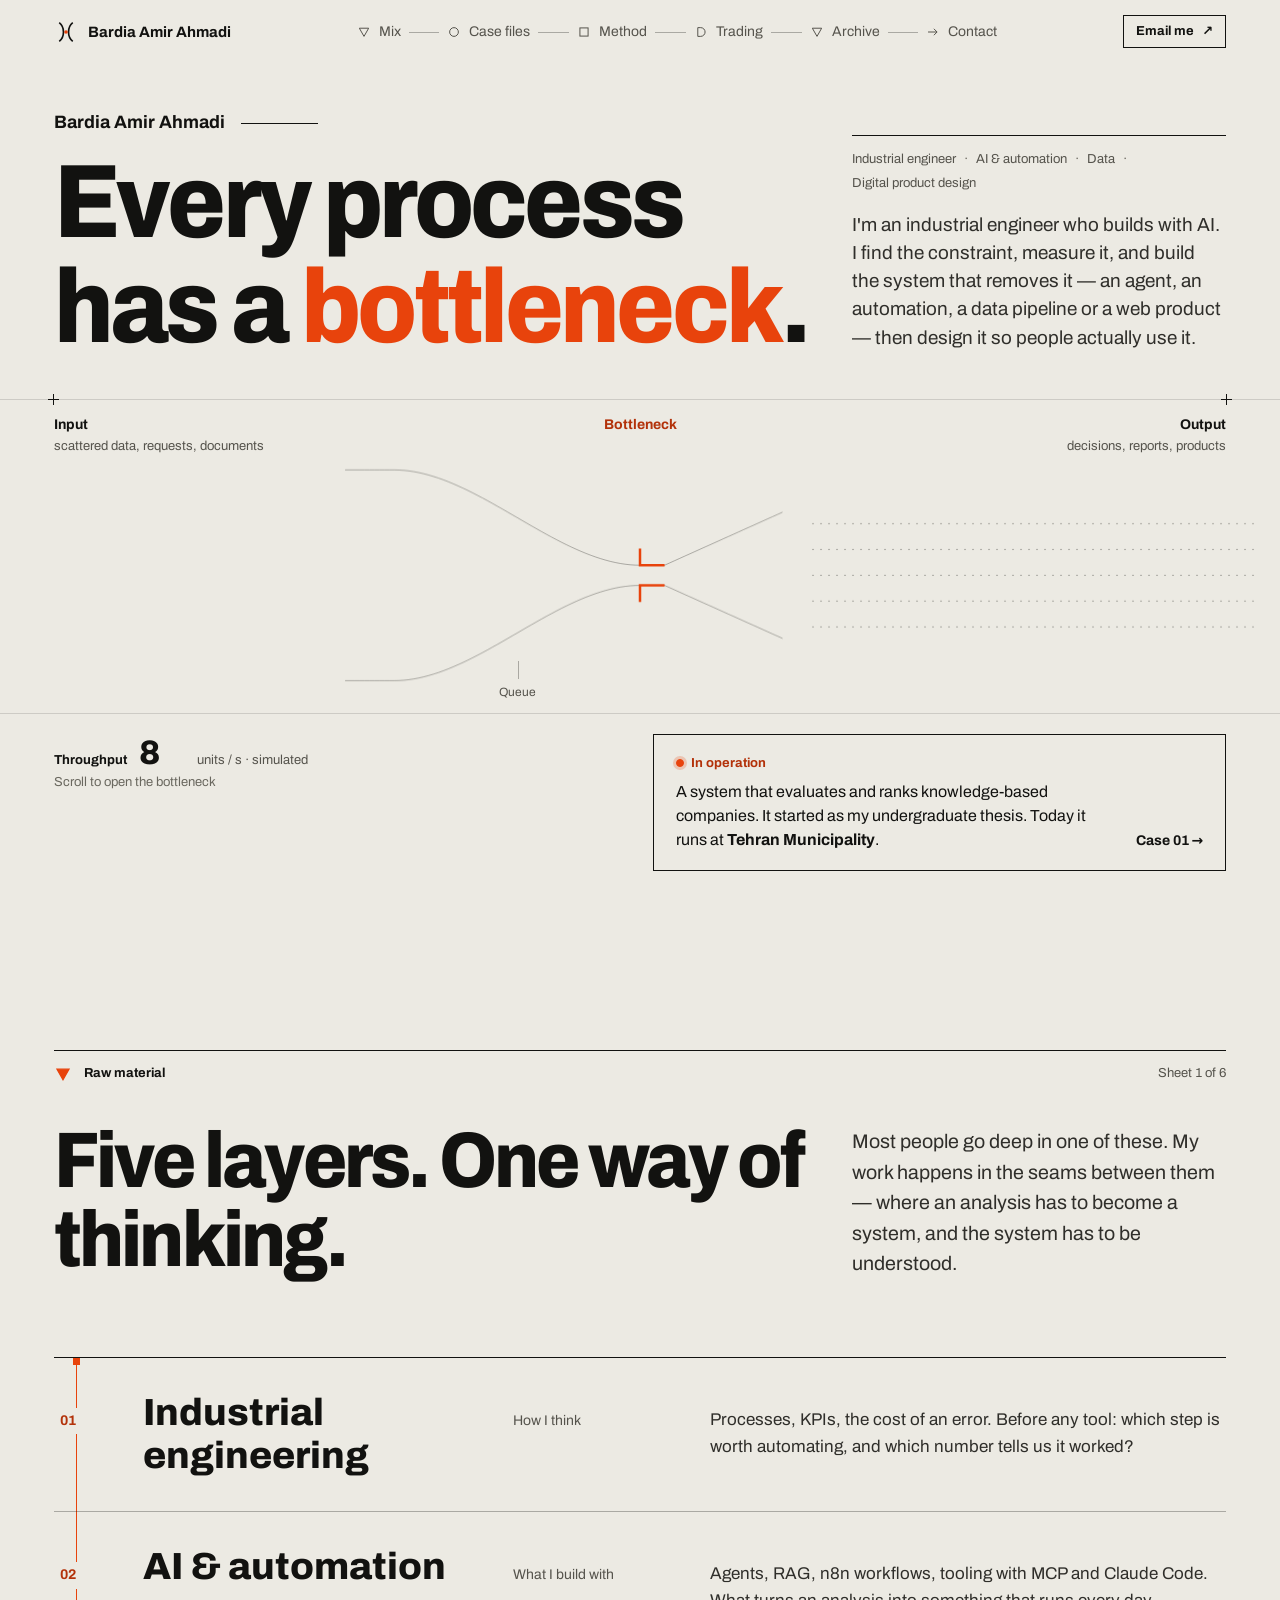
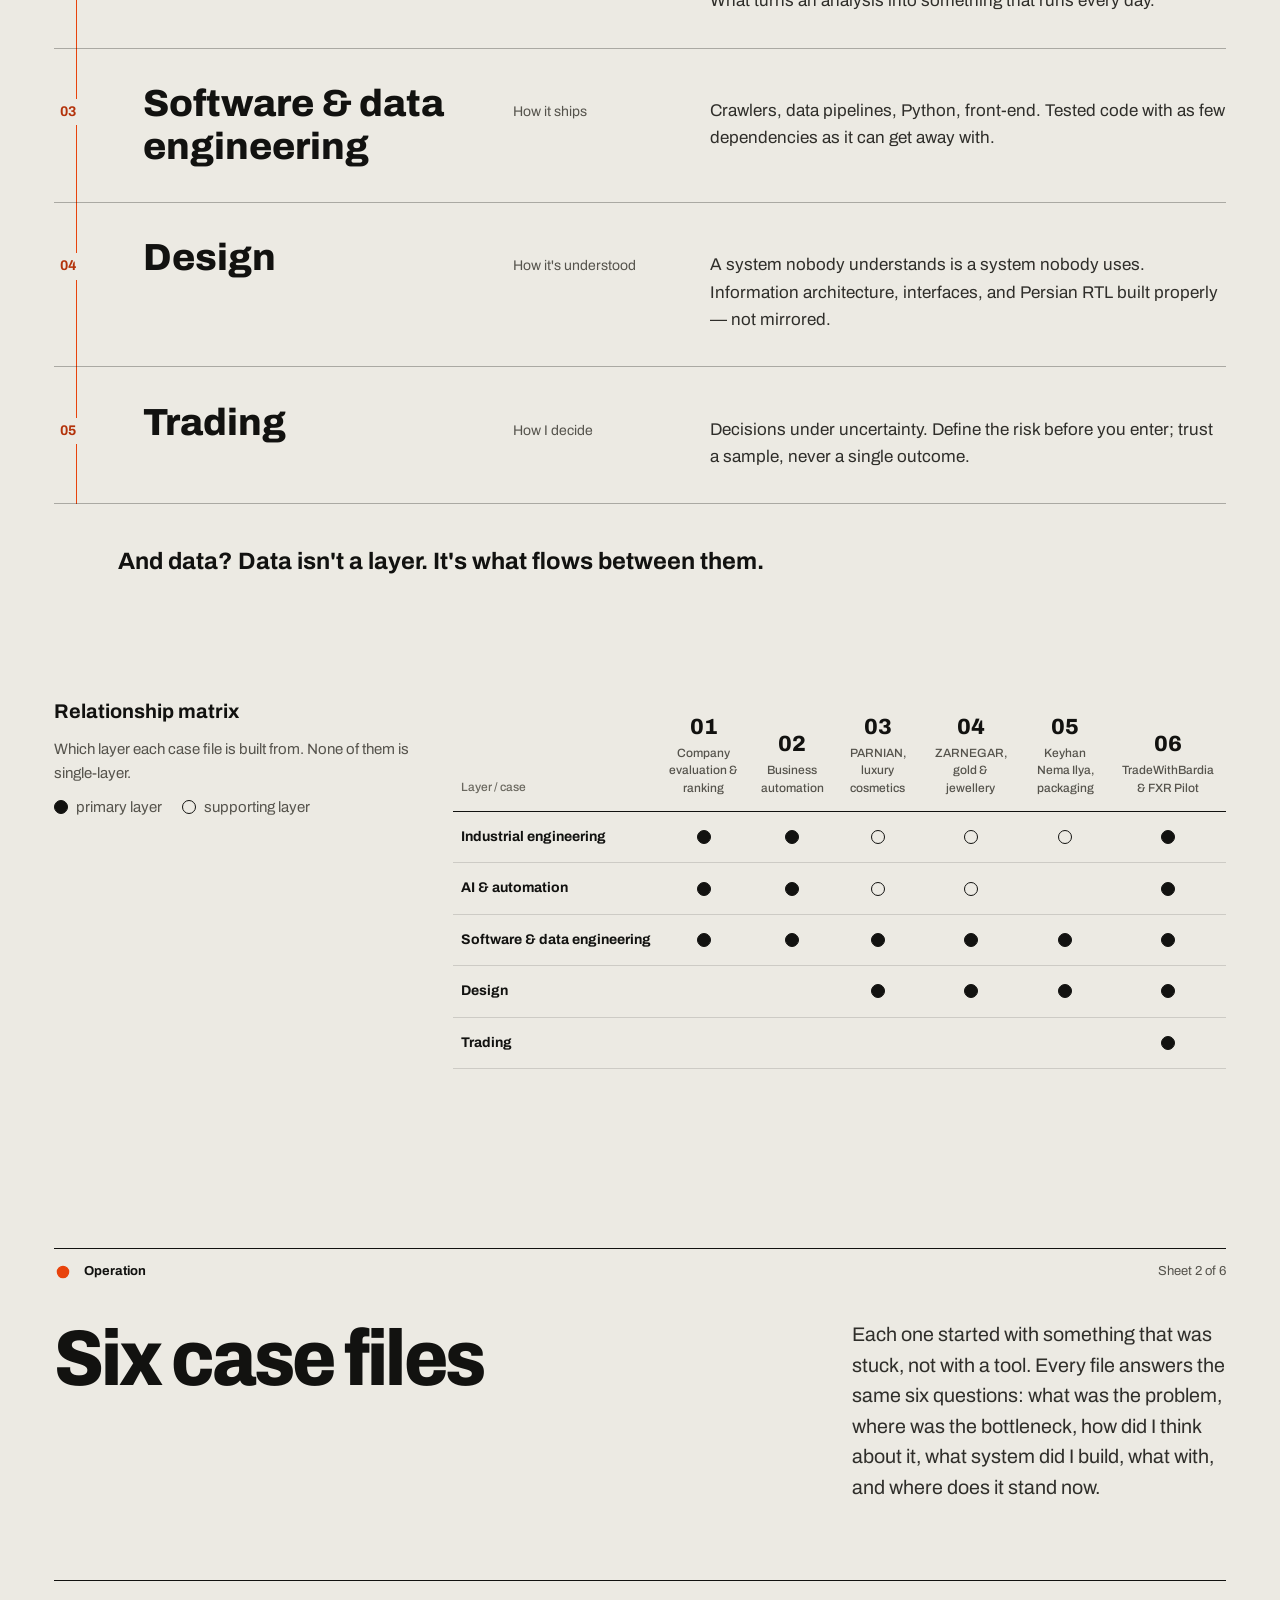
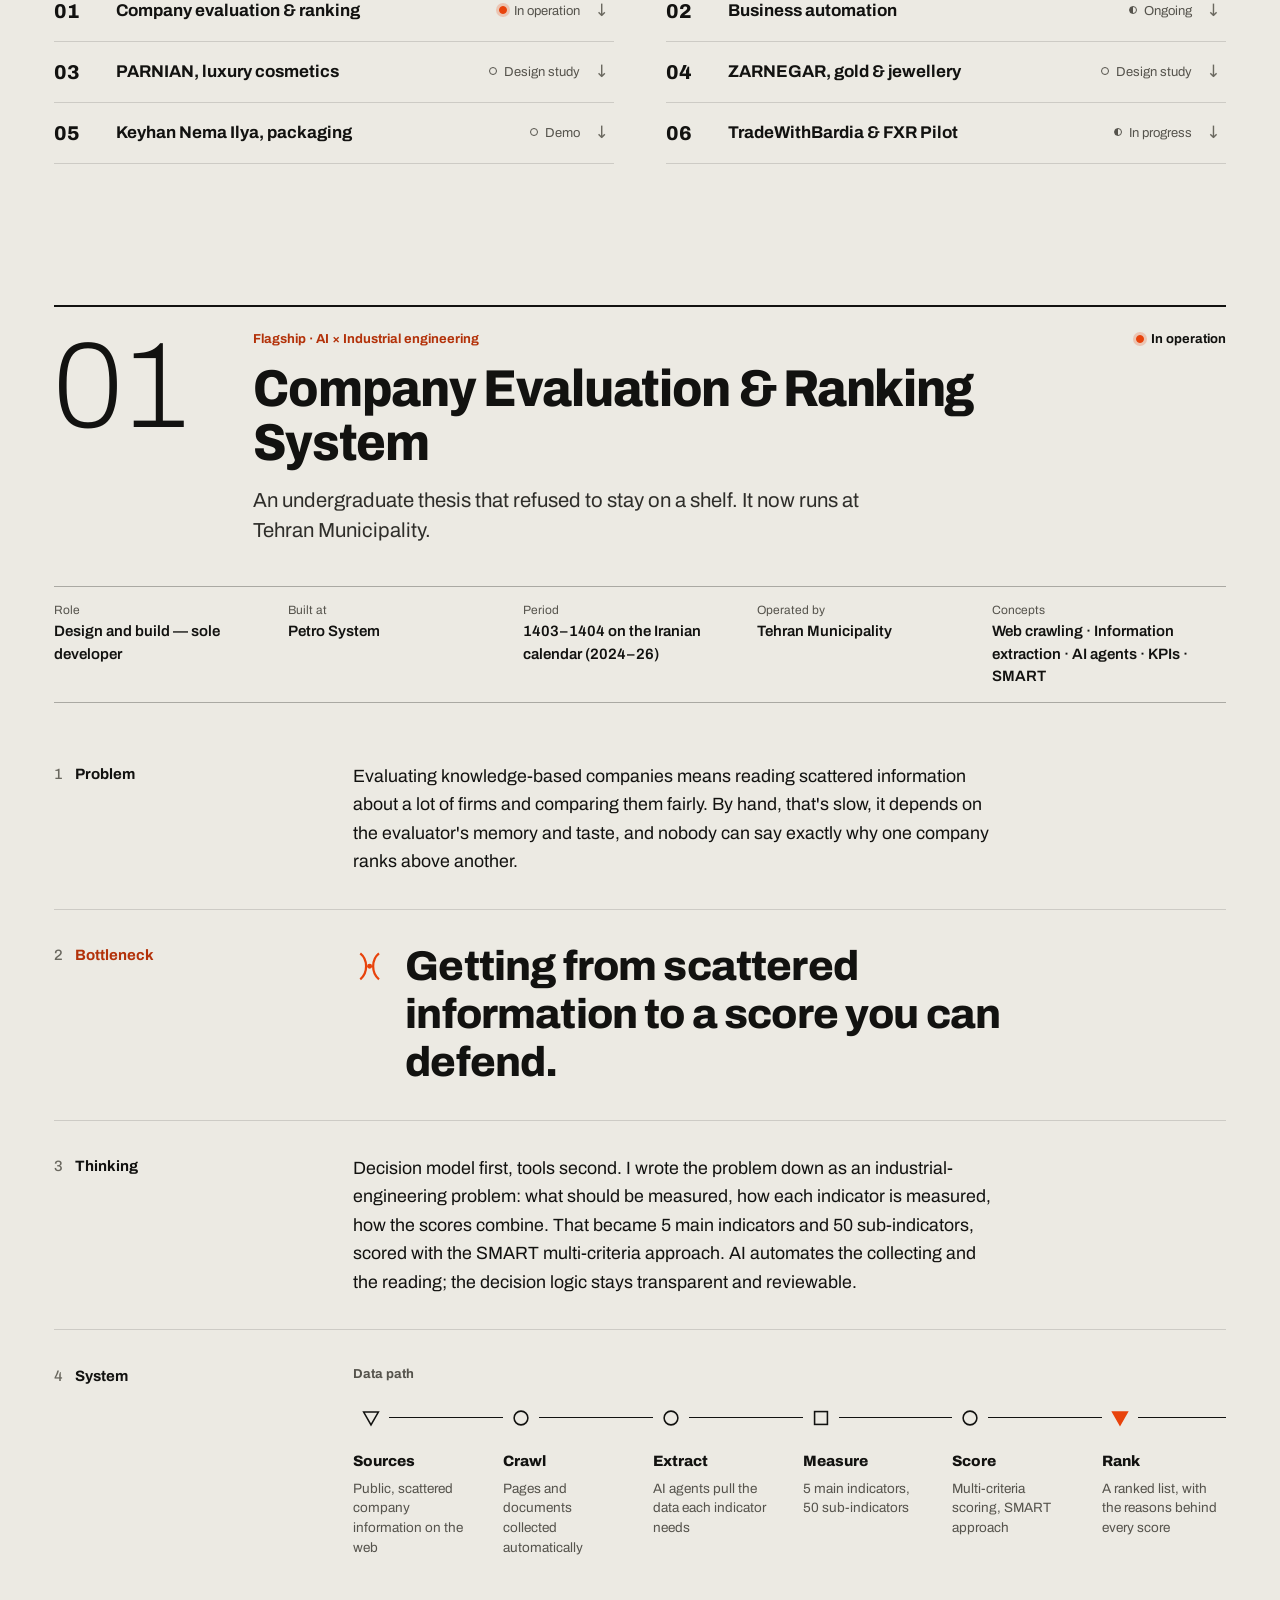
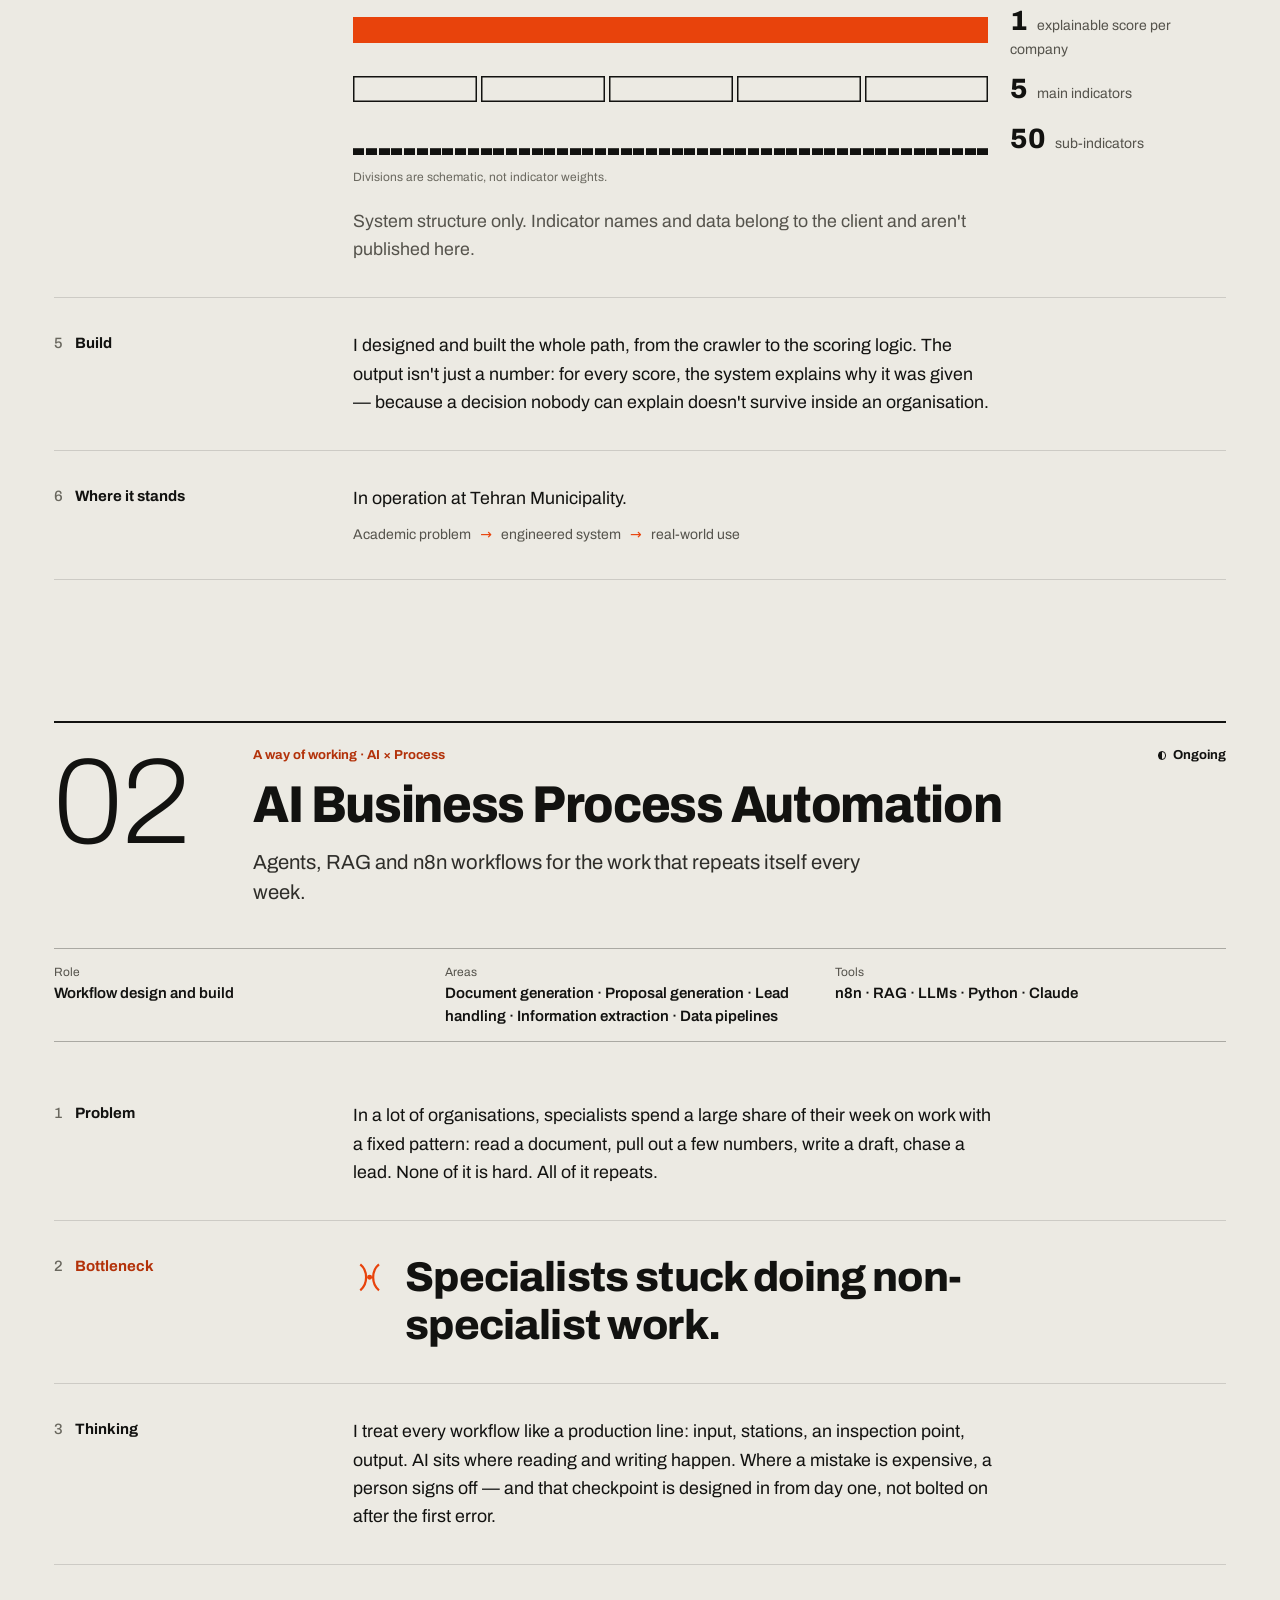
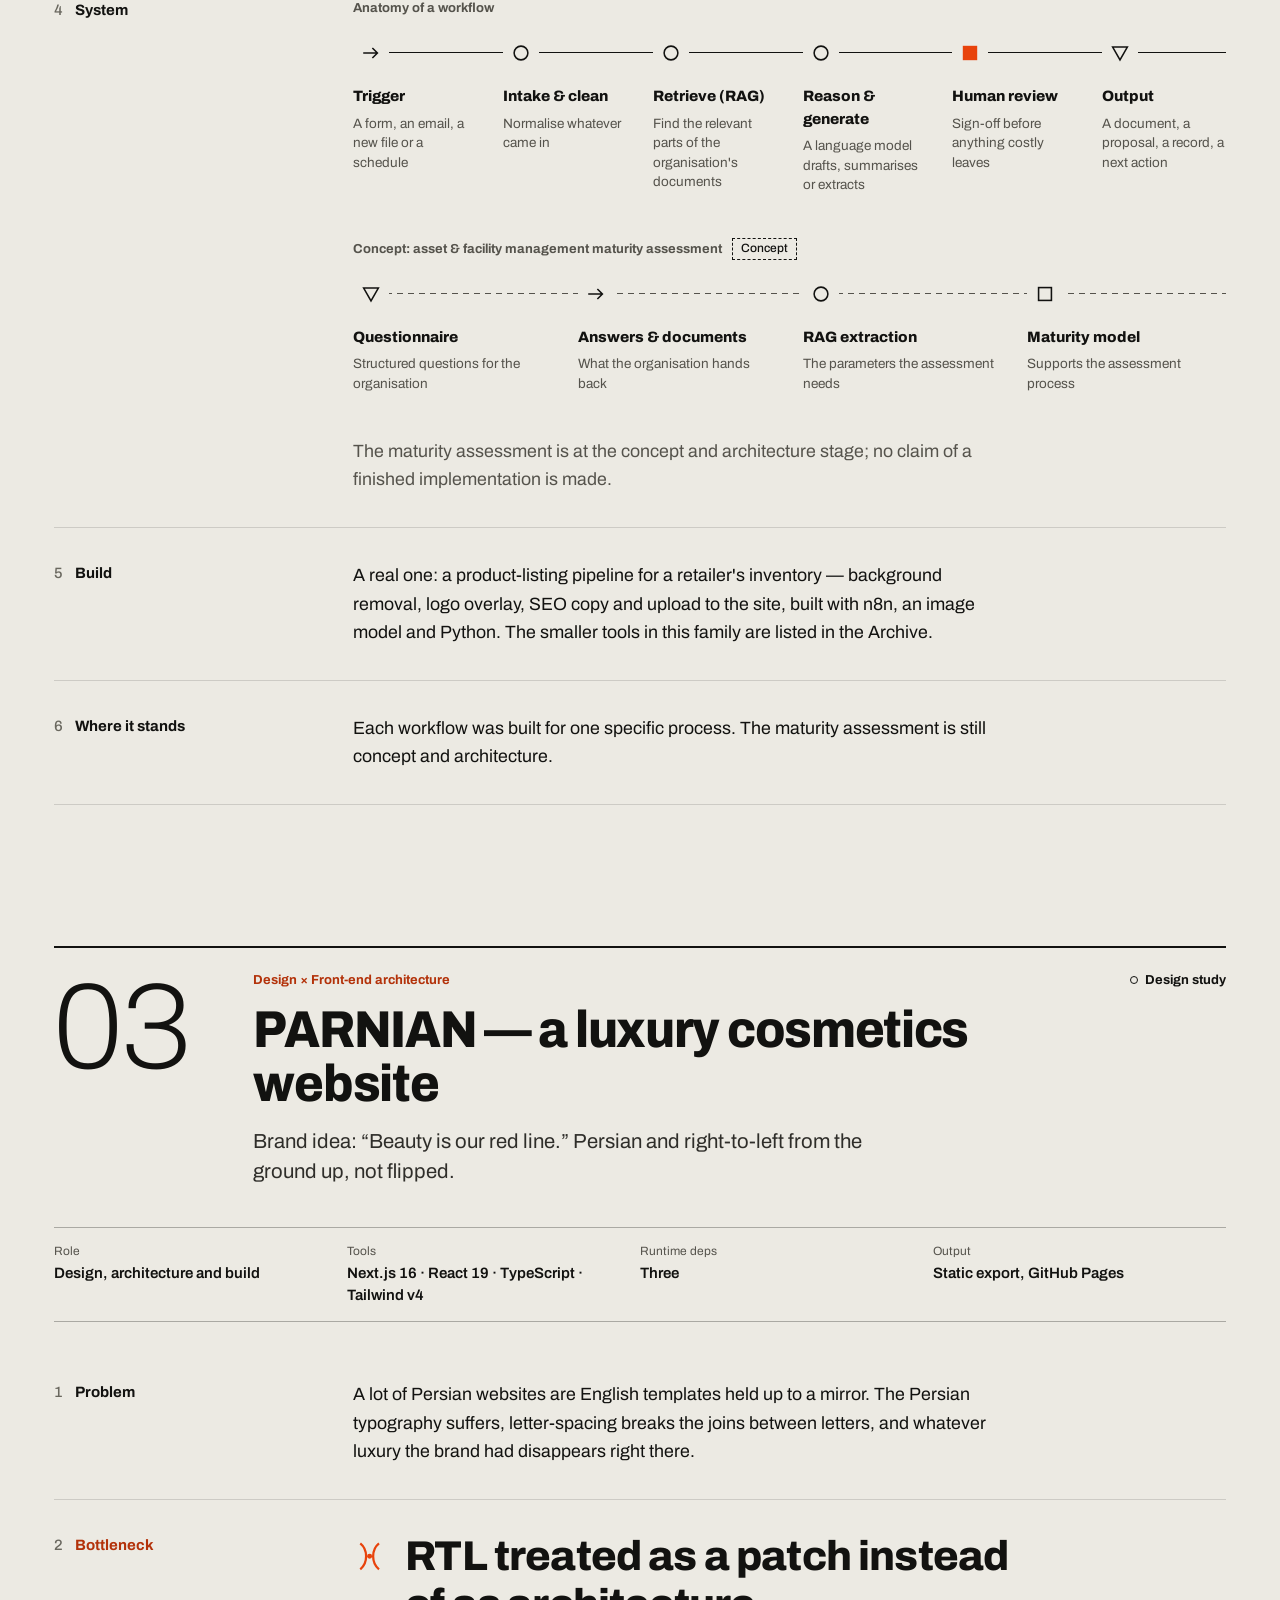
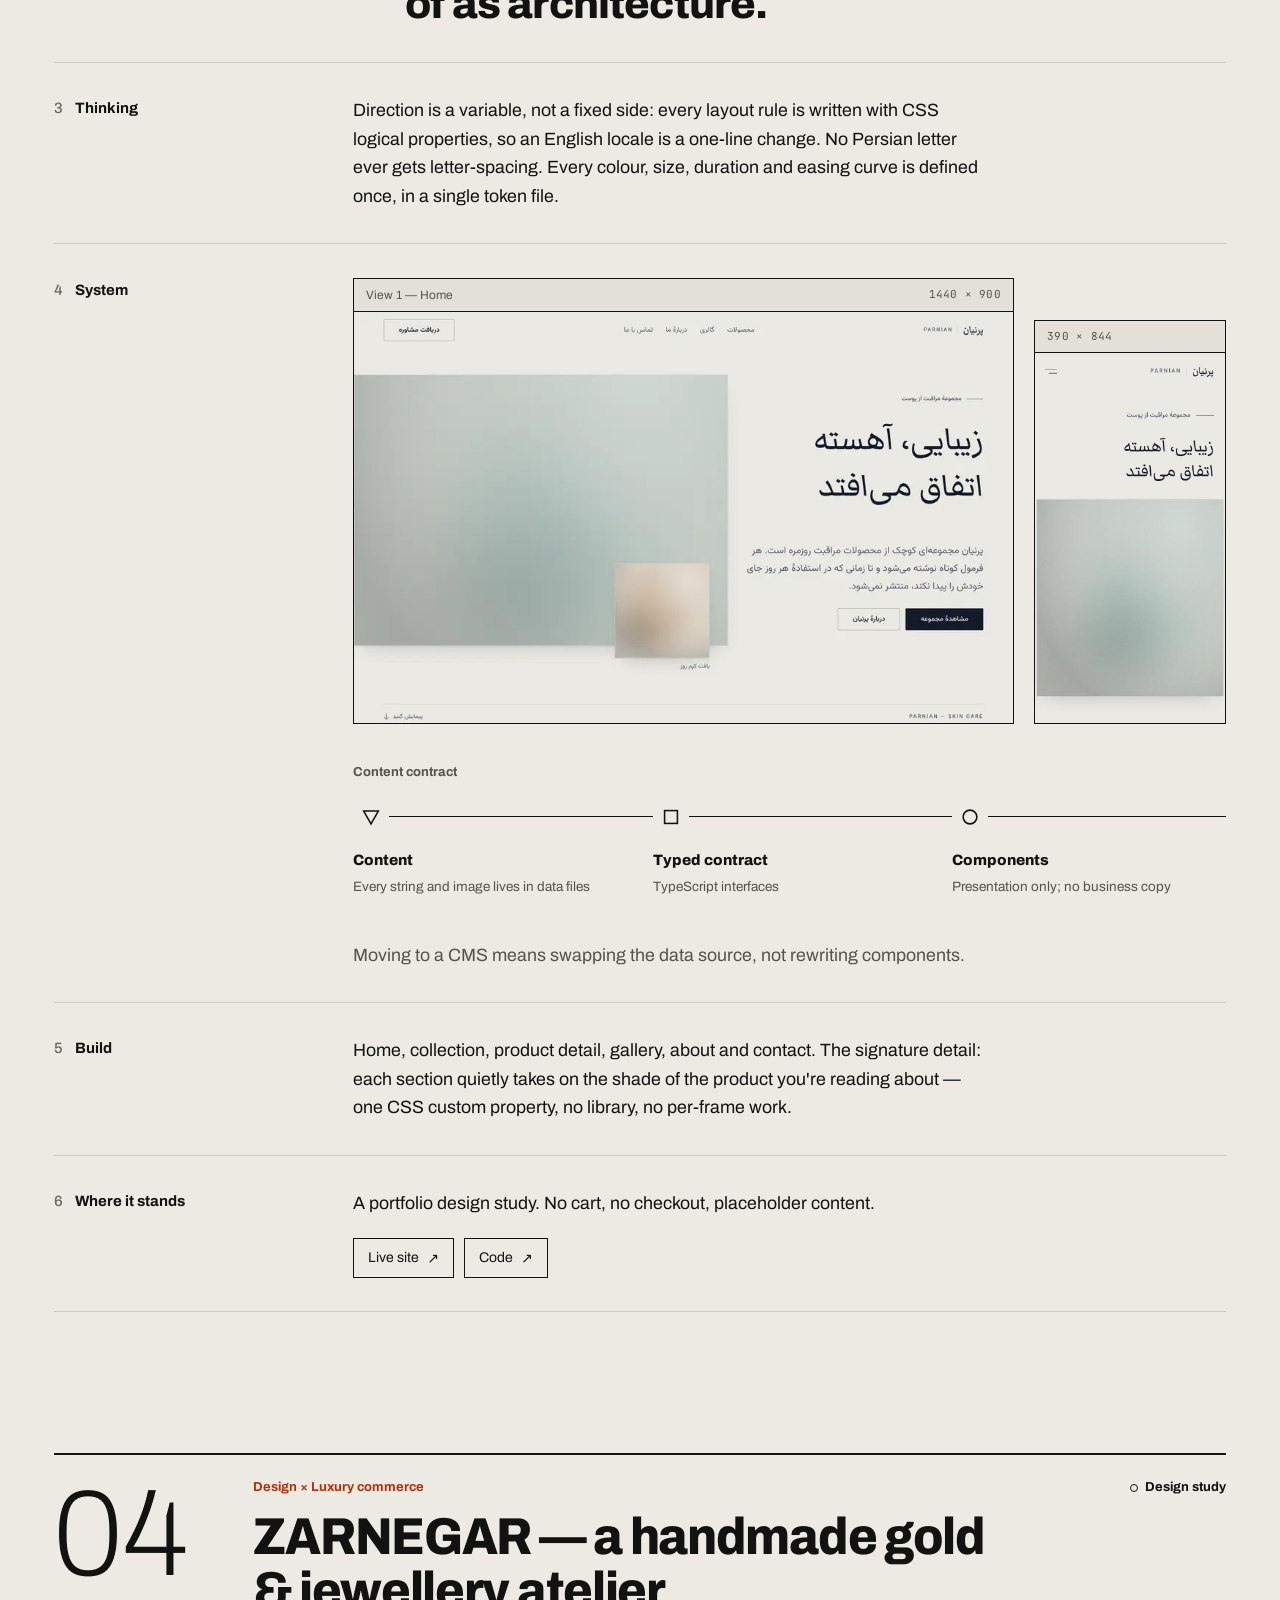
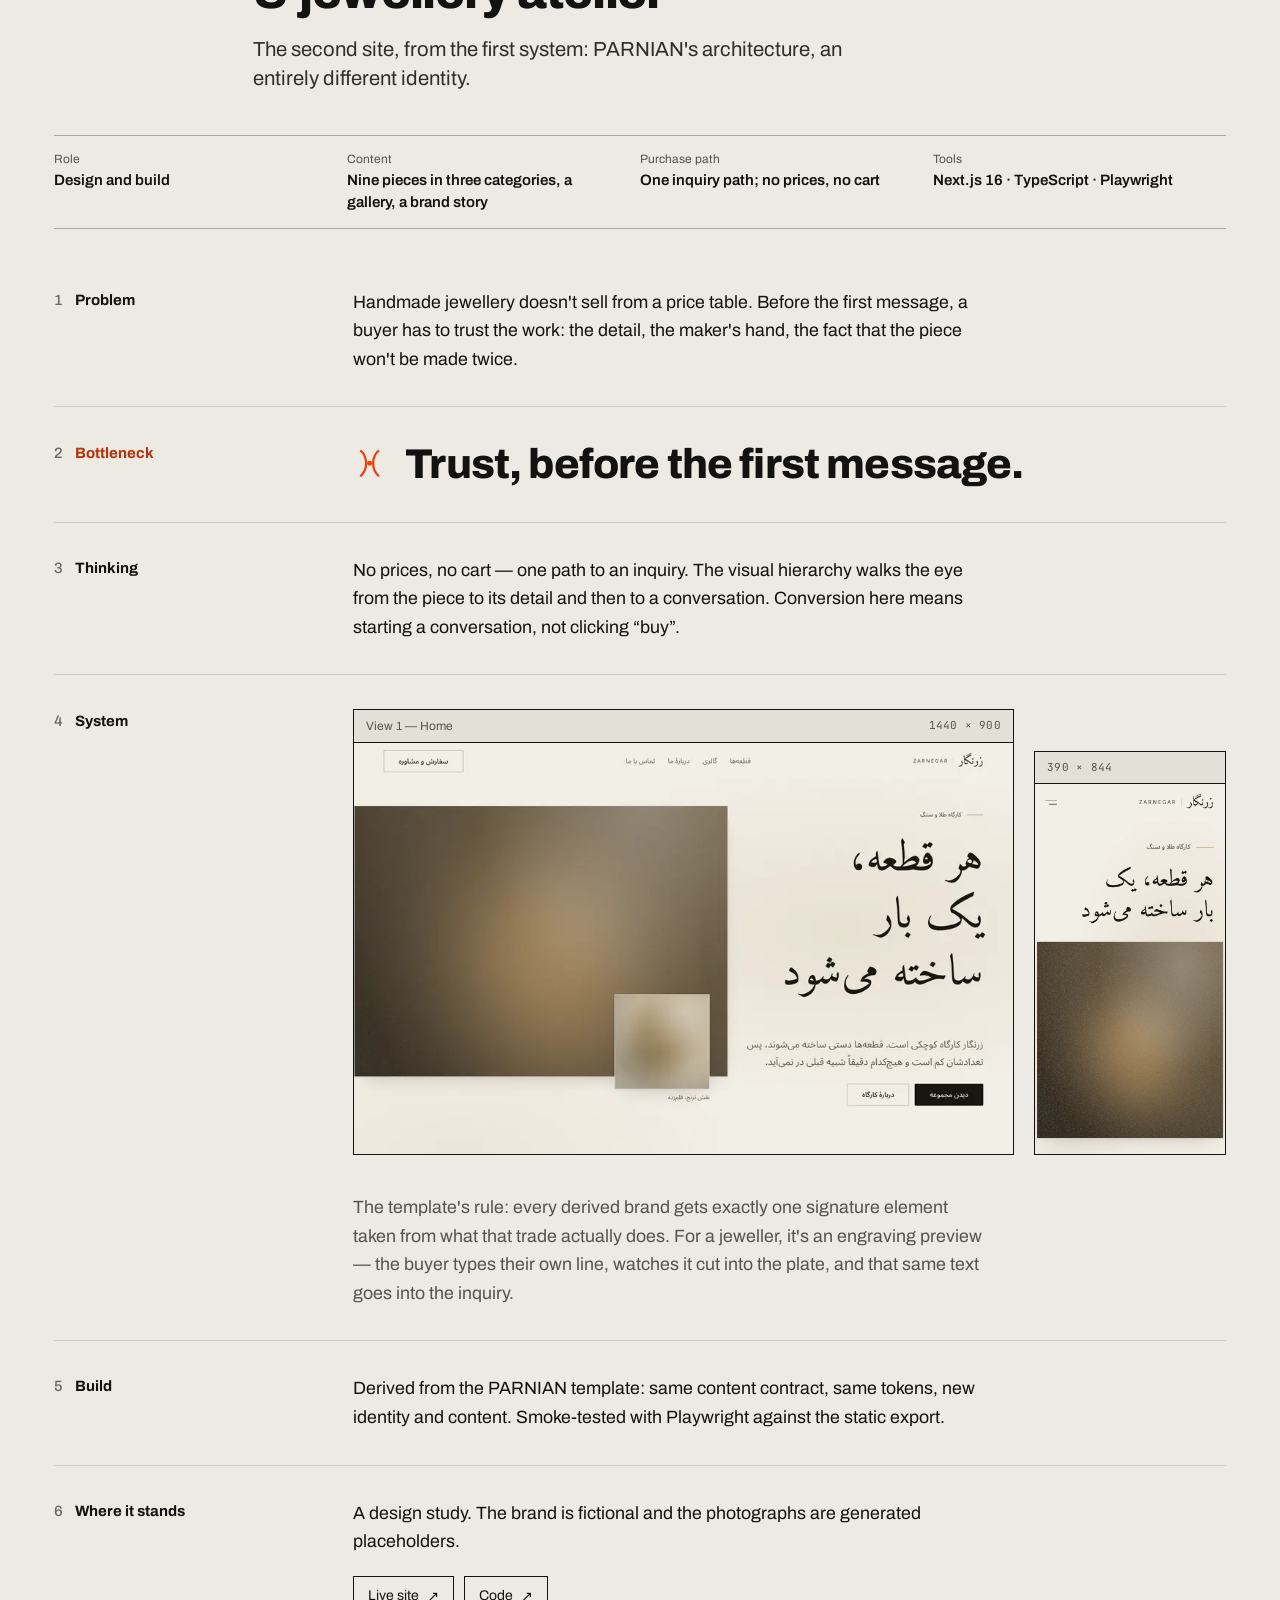
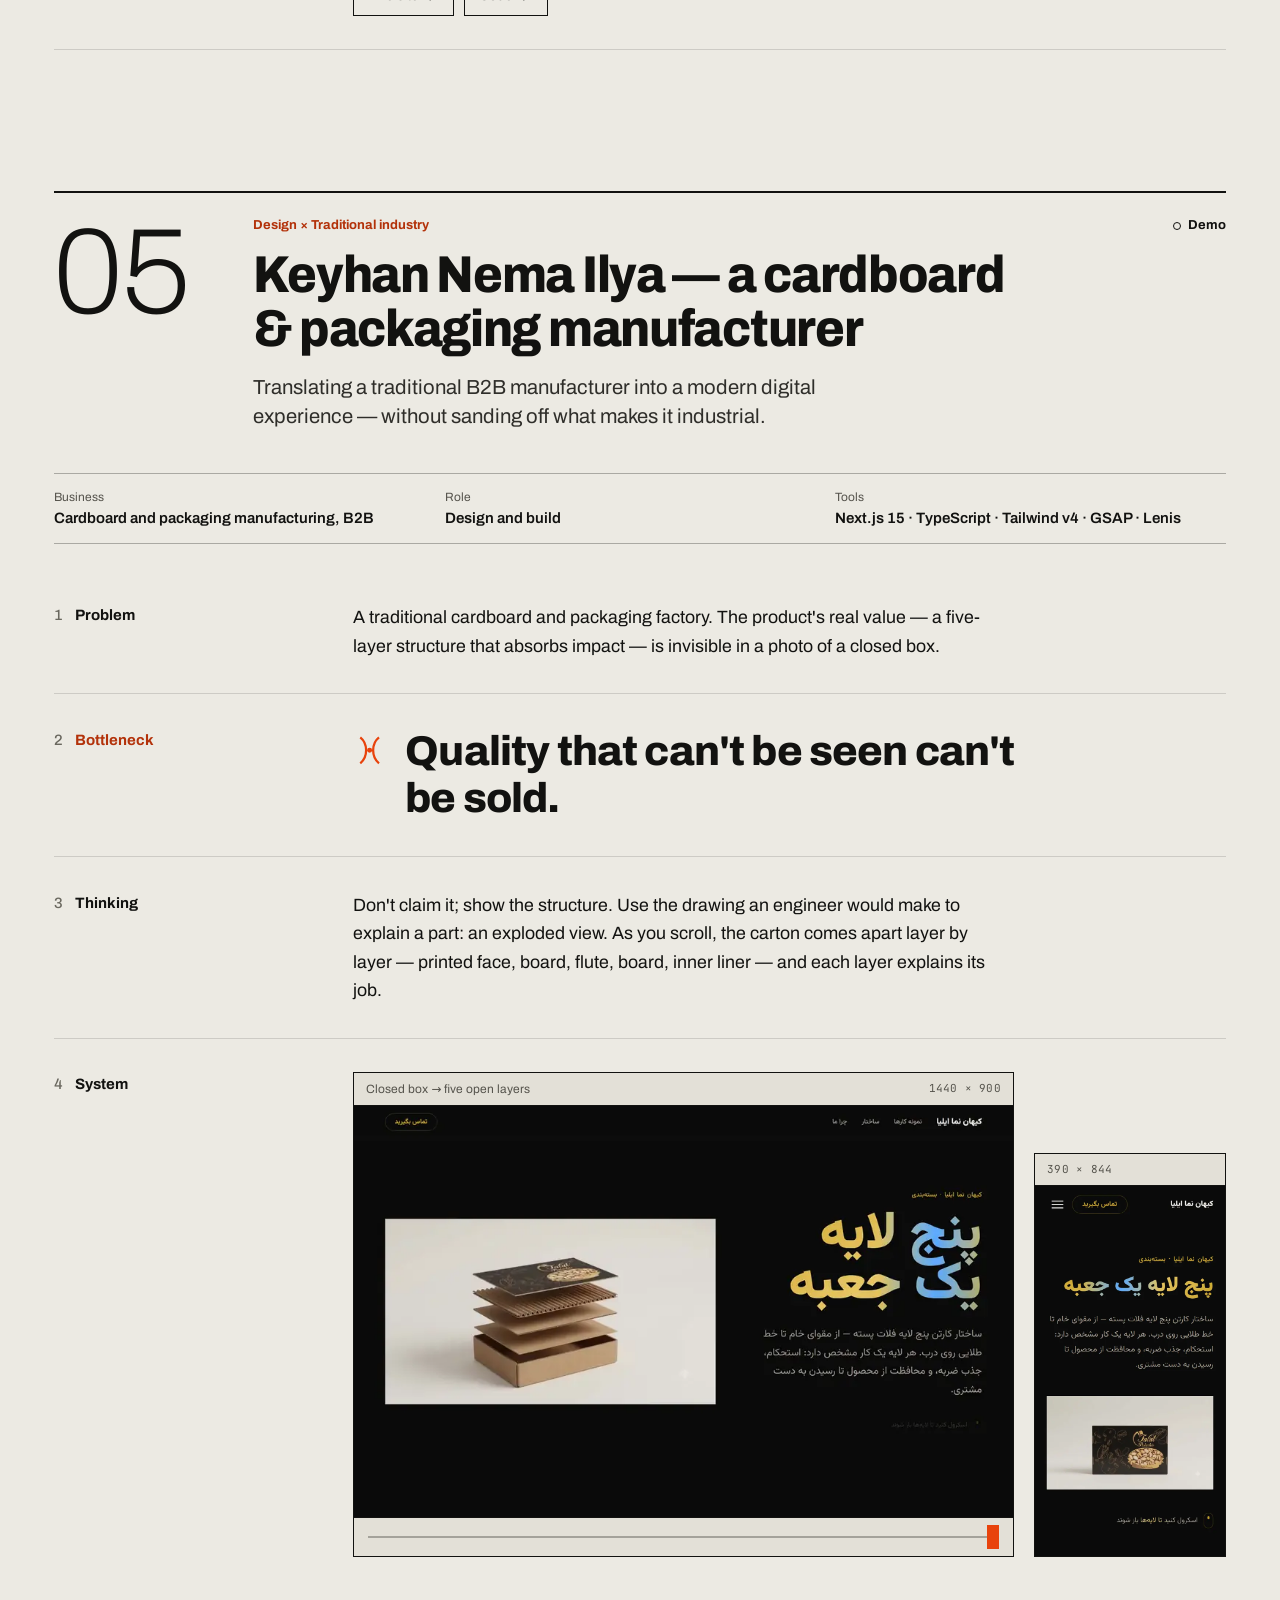
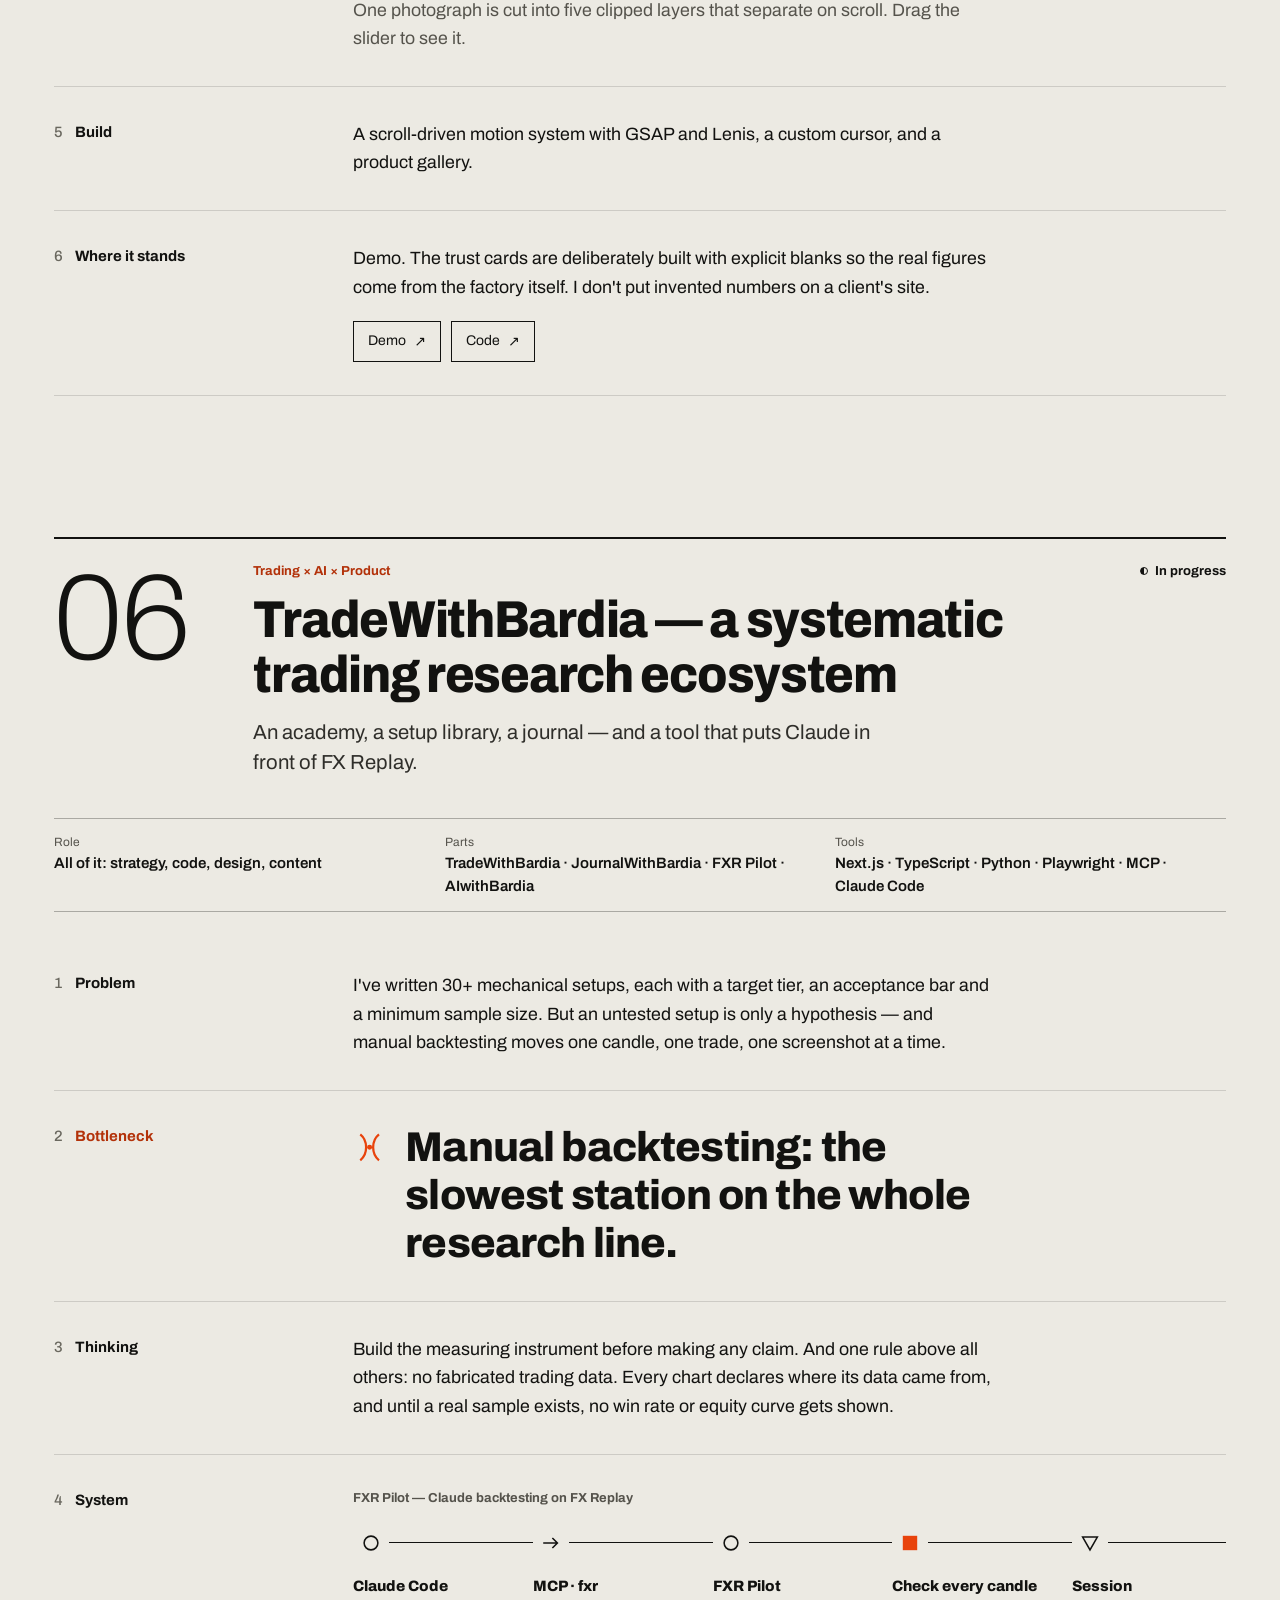
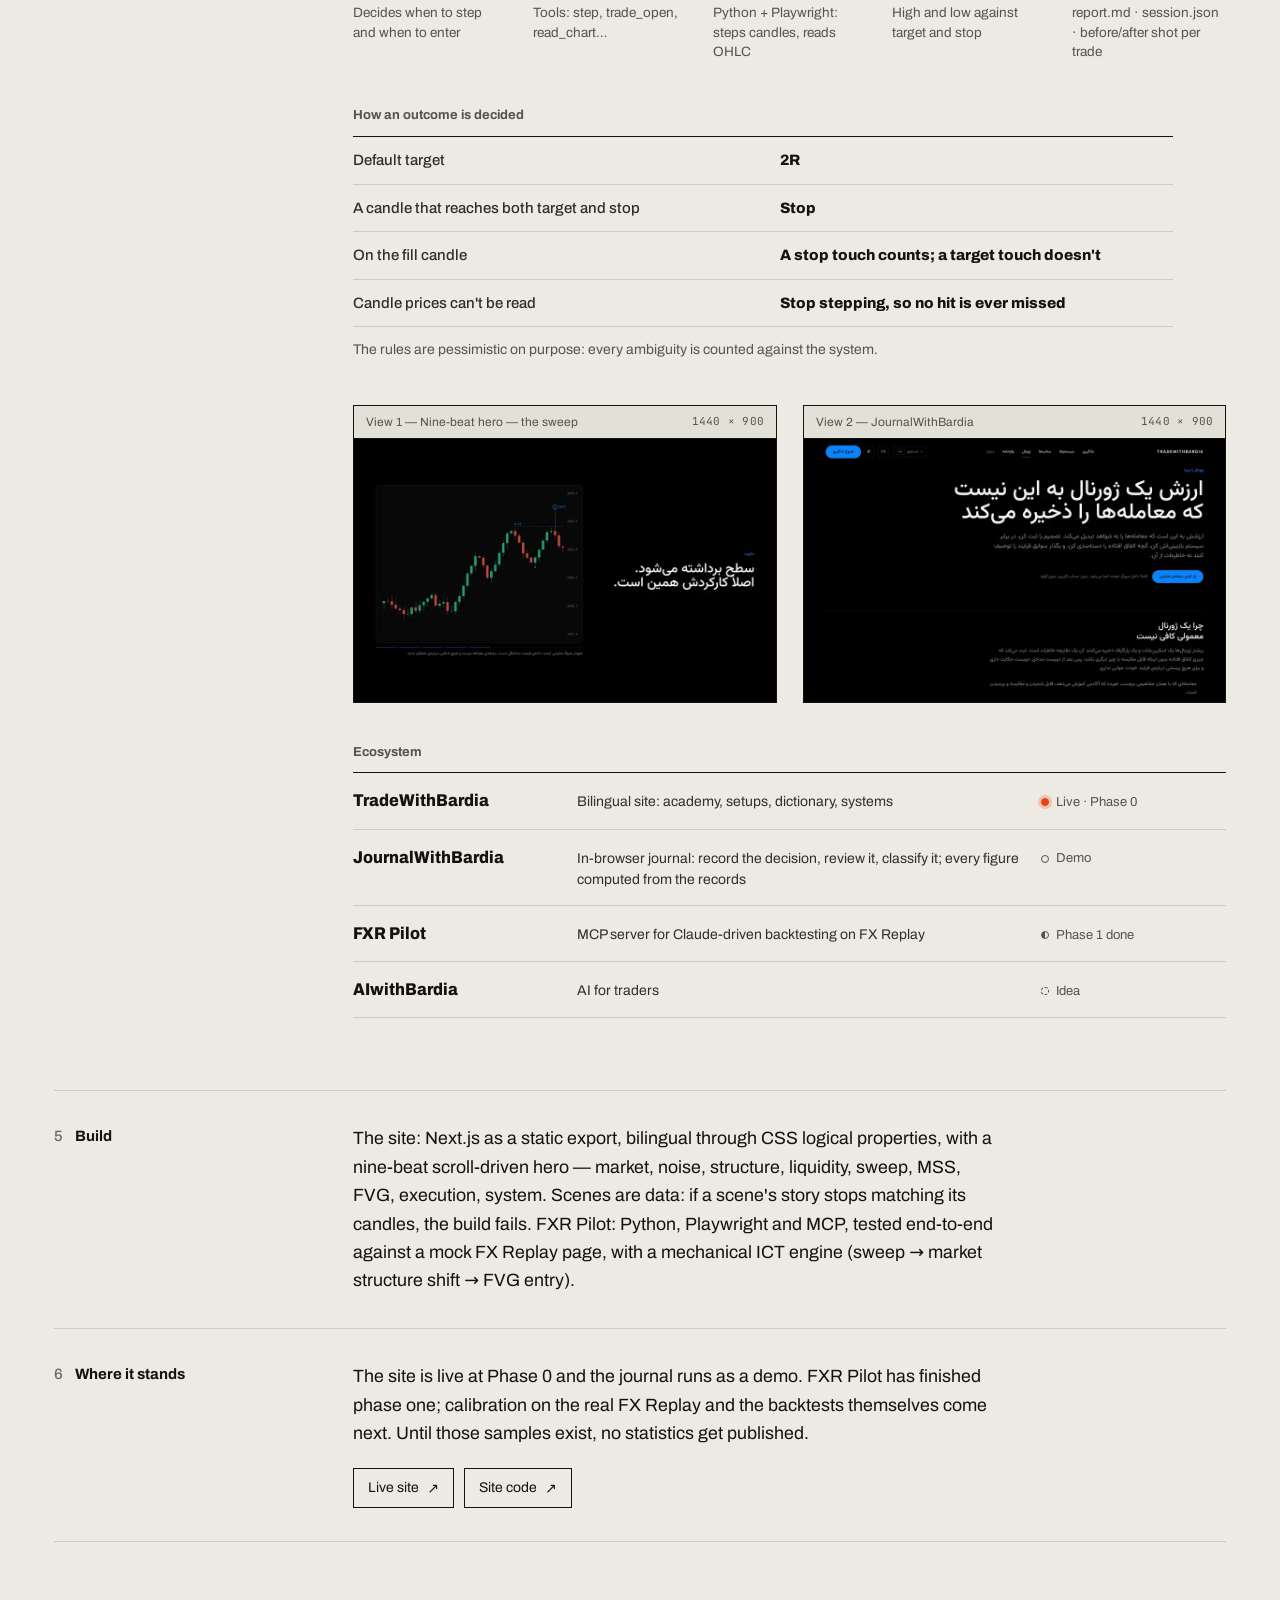
==== commit bf58c850: "List the nine Claude Academy badges under Credentials Co-Authored-By: Claude Opus 5.5 <noreply@anthr" ====
--- a/index.html
+++ b/index.html
@@ -28,10 +28,10 @@
 <link rel="icon" href="assets/favicon.svg" type="image/svg+xml">
 <link rel="apple-touch-icon" href="assets/apple-touch-icon.png">
 <link rel="preload" href="assets/fonts/archivo-latin.woff2" as="font" type="font/woff2" crossorigin>
-<link rel="stylesheet" href="assets/css/site.css?v=61412249">
+<link rel="stylesheet" href="assets/css/site.css?v=9cf4d581">
 <script>document.documentElement.classList.add("js")</script>
 <script type="module" src="assets/js/main.js?v=1d6043c7"></script>
-<script type="application/ld+json">{"@context":"https://schema.org","@graph":[{"@type":"ProfilePage","@id":"https://barry-amirahmadi.github.io/portfolio/#page","url":"https://barry-amirahmadi.github.io/portfolio/","name":"Bardia Amir Ahmadi — Industrial Engineer building AI agents & automation systems","description":"Bardia Amir Ahmadi is an industrial engineer who finds the bottleneck in a process and builds the system that removes it: AI agents, n8n and RAG automation, data pipelines and web products. His company-evaluation system runs at Tehran Municipality.","dateModified":"2026-09-28","mainEntity":{"@id":"https://barry-amirahmadi.github.io/portfolio/#person"},"isPartOf":{"@id":"https://barry-amirahmadi.github.io/portfolio/#website"}},{"@type":"Person","@id":"https://barry-amirahmadi.github.io/portfolio/#person","name":"Bardia Amir Ahmadi","alternateName":["Bardia Amirahmadi","Barry Amirahmadi"],"url":"https://barry-amirahmadi.github.io/portfolio/","jobTitle":"Industrial Engineer, AI Automation & Systems Builder","email":"mailto:bardiaahmadi89@gmail.com","alumniOf":{"@type":"CollegeOrUniversity","name":"Shahid Beheshti University"},"hasCredential":{"@type":"EducationalOccupationalCredential","credentialCategory":"degree","name":"BSc Industrial Engineering"},"knowsAbout":["Industrial Engineering","AI Agents","AI Automation","Workflow Automation","n8n","Retrieval-Augmented Generation","Model Context Protocol","Claude Code","Data Analysis","KPI Systems","Multi-criteria Decision Making","Web Crawling","Web Architecture","UX Design","Persian RTL Interfaces","Systematic Trading","Backtesting","Risk Management"],"sameAs":["https://www.linkedin.com/in/barry-amirahmadi","https://github.com/Barry-Amirahmadi"]},{"@type":"WebSite","@id":"https://barry-amirahmadi.github.io/portfolio/#website","url":"https://barry-amirahmadi.github.io/portfolio/","name":"Bardia Amir Ahmadi","inLanguage":"en","publisher":{"@id":"https://barry-amirahmadi.github.io/portfolio/#person"}},{"@type":"ItemList","name":"Six case files","itemListElement":[{"@type":"ListItem","position":1,"item":{"@type":"CreativeWork","name":"Company Evaluation & Ranking System","description":"An undergraduate thesis that refused to stay on a shelf. It now runs at Tehran Municipality.","url":"https://barry-amirahmadi.github.io/portfolio/#case-01","creator":{"@id":"https://barry-amirahmadi.github.io/portfolio/#person"}}},{"@type":"ListItem","position":2,"item":{"@type":"CreativeWork","name":"AI Business Process Automation","description":"Agents, RAG and n8n workflows for the work that repeats itself every week.","url":"https://barry-amirahmadi.github.io/portfolio/#case-02","creator":{"@id":"https://barry-amirahmadi.github.io/portfolio/#person"}}},{"@type":"ListItem","position":3,"item":{"@type":"CreativeWork","name":"PARNIAN — a luxury cosmetics website","description":"Brand idea: “Beauty is our red line.” Persian and right-to-left from the ground up, not flipped.","url":"https://barry-amirahmadi.github.io/portfolio/#case-03","creator":{"@id":"https://barry-amirahmadi.github.io/portfolio/#person"}}},{"@type":"ListItem","position":4,"item":{"@type":"CreativeWork","name":"ZARNEGAR — a handmade gold & jewellery atelier","description":"The second site, from the first system: PARNIAN's architecture, an entirely different identity.","url":"https://barry-amirahmadi.github.io/portfolio/#case-04","creator":{"@id":"https://barry-amirahmadi.github.io/portfolio/#person"}}},{"@type":"ListItem","position":5,"item":{"@type":"CreativeWork","name":"Keyhan Nema Ilya — a cardboard & packaging manufacturer","description":"Translating a traditional B2B manufacturer into a modern digital experience — without sanding off what makes it industrial.","url":"https://barry-amirahmadi.github.io/portfolio/#case-05","creator":{"@id":"https://barry-amirahmadi.github.io/portfolio/#person"}}},{"@type":"ListItem","position":6,"item":{"@type":"CreativeWork","name":"TradeWithBardia — a systematic trading research ecosystem","description":"An academy, a setup library, a journal — and a tool that puts Claude in front of FX Replay.","url":"https://barry-amirahmadi.github.io/portfolio/#case-06","creator":{"@id":"https://barry-amirahmadi.github.io/portfolio/#person"}}}]}]}</script>
+<script type="application/ld+json">{"@context":"https://schema.org","@graph":[{"@type":"ProfilePage","@id":"https://barry-amirahmadi.github.io/portfolio/#page","url":"https://barry-amirahmadi.github.io/portfolio/","name":"Bardia Amir Ahmadi — Industrial Engineer building AI agents & automation systems","description":"Bardia Amir Ahmadi is an industrial engineer who finds the bottleneck in a process and builds the system that removes it: AI agents, n8n and RAG automation, data pipelines and web products. His company-evaluation system runs at Tehran Municipality.","dateModified":"2026-09-28","mainEntity":{"@id":"https://barry-amirahmadi.github.io/portfolio/#person"},"isPartOf":{"@id":"https://barry-amirahmadi.github.io/portfolio/#website"}},{"@type":"Person","@id":"https://barry-amirahmadi.github.io/portfolio/#person","name":"Bardia Amir Ahmadi","alternateName":["Bardia Amirahmadi","Barry Amirahmadi"],"url":"https://barry-amirahmadi.github.io/portfolio/","jobTitle":"Industrial Engineer, AI Automation & Systems Builder","email":"mailto:bardiaahmadi89@gmail.com","alumniOf":{"@type":"CollegeOrUniversity","name":"Shahid Beheshti University"},"hasCredential":[{"@type":"EducationalOccupationalCredential","credentialCategory":"degree","name":"BSc Industrial Engineering"},{"@type":"EducationalOccupationalCredential","credentialCategory":"certificate","name":"Claude 101","dateCreated":"2026-08-29","recognizedBy":{"@type":"Organization","name":"Anthropic"}},{"@type":"EducationalOccupationalCredential","credentialCategory":"certificate","name":"Claude Platform 101","dateCreated":"2026-08-29","recognizedBy":{"@type":"Organization","name":"Anthropic"}},{"@type":"EducationalOccupationalCredential","credentialCategory":"certificate","name":"Claude Code 101","dateCreated":"2026-08-29","recognizedBy":{"@type":"Organization","name":"Anthropic"}},{"@type":"EducationalOccupationalCredential","credentialCategory":"certificate","name":"Claude Code in Action","dateCreated":"2026-08-29","recognizedBy":{"@type":"Organization","name":"Anthropic"}},{"@type":"EducationalOccupationalCredential","credentialCategory":"certificate","name":"Introduction to Claude Cowork","dateCreated":"2026-08-29","recognizedBy":{"@type":"Organization","name":"Anthropic"}},{"@type":"EducationalOccupationalCredential","credentialCategory":"certificate","name":"Introduction to Model Context Protocol","dateCreated":"2026-08-29","recognizedBy":{"@type":"Organization","name":"Anthropic"}},{"@type":"EducationalOccupationalCredential","credentialCategory":"certificate","name":"Model Context Protocol: Advanced Topics","dateCreated":"2026-08-29","recognizedBy":{"@type":"Organization","name":"Anthropic"}},{"@type":"EducationalOccupationalCredential","credentialCategory":"certificate","name":"AI Fluency: Framework & Foundations","dateCreated":"2026-08-29","recognizedBy":{"@type":"Organization","name":"Anthropic"}},{"@type":"EducationalOccupationalCredential","credentialCategory":"certificate","name":"AI Fluency for Educators","dateCreated":"2026-08-29","recognizedBy":{"@type":"Organization","name":"Anthropic"}}],"knowsAbout":["Industrial Engineering","AI Agents","AI Automation","Workflow Automation","n8n","Retrieval-Augmented Generation","Model Context Protocol","Claude Code","Data Analysis","KPI Systems","Multi-criteria Decision Making","Web Crawling","Web Architecture","UX Design","Persian RTL Interfaces","Systematic Trading","Backtesting","Risk Management"],"sameAs":["https://www.linkedin.com/in/barry-amirahmadi","https://github.com/Barry-Amirahmadi"]},{"@type":"WebSite","@id":"https://barry-amirahmadi.github.io/portfolio/#website","url":"https://barry-amirahmadi.github.io/portfolio/","name":"Bardia Amir Ahmadi","inLanguage":"en","publisher":{"@id":"https://barry-amirahmadi.github.io/portfolio/#person"}},{"@type":"ItemList","name":"Six case files","itemListElement":[{"@type":"ListItem","position":1,"item":{"@type":"CreativeWork","name":"Company Evaluation & Ranking System","description":"An undergraduate thesis that refused to stay on a shelf. It now runs at Tehran Municipality.","url":"https://barry-amirahmadi.github.io/portfolio/#case-01","creator":{"@id":"https://barry-amirahmadi.github.io/portfolio/#person"}}},{"@type":"ListItem","position":2,"item":{"@type":"CreativeWork","name":"AI Business Process Automation","description":"Agents, RAG and n8n workflows for the work that repeats itself every week.","url":"https://barry-amirahmadi.github.io/portfolio/#case-02","creator":{"@id":"https://barry-amirahmadi.github.io/portfolio/#person"}}},{"@type":"ListItem","position":3,"item":{"@type":"CreativeWork","name":"PARNIAN — a luxury cosmetics website","description":"Brand idea: “Beauty is our red line.” Persian and right-to-left from the ground up, not flipped.","url":"https://barry-amirahmadi.github.io/portfolio/#case-03","creator":{"@id":"https://barry-amirahmadi.github.io/portfolio/#person"}}},{"@type":"ListItem","position":4,"item":{"@type":"CreativeWork","name":"ZARNEGAR — a handmade gold & jewellery atelier","description":"The second site, from the first system: PARNIAN's architecture, an entirely different identity.","url":"https://barry-amirahmadi.github.io/portfolio/#case-04","creator":{"@id":"https://barry-amirahmadi.github.io/portfolio/#person"}}},{"@type":"ListItem","position":5,"item":{"@type":"CreativeWork","name":"Keyhan Nema Ilya — a cardboard & packaging manufacturer","description":"Translating a traditional B2B manufacturer into a modern digital experience — without sanding off what makes it industrial.","url":"https://barry-amirahmadi.github.io/portfolio/#case-05","creator":{"@id":"https://barry-amirahmadi.github.io/portfolio/#person"}}},{"@type":"ListItem","position":6,"item":{"@type":"CreativeWork","name":"TradeWithBardia — a systematic trading research ecosystem","description":"An academy, a setup library, a journal — and a tool that puts Claude in front of FX Replay.","url":"https://barry-amirahmadi.github.io/portfolio/#case-06","creator":{"@id":"https://barry-amirahmadi.github.io/portfolio/#person"}}}]}]}</script>
 </head>
 <body>
 <svg class="sprite" aria-hidden="true" focusable="false">
@@ -612,7 +612,10 @@
     </div>
     <div class="creds">
       <h3 class="sub-h">Credentials</h3>
-      <ul><li><span class="cr-t">BSc Industrial Engineering</span><span class="cr-o">Shahid Beheshti University</span><span class="cr-y">2025</span></li><li><span class="cr-t">Anthropic certificates</span><span class="cr-o">including Claude 101 and Claude Code 101</span><span class="cr-y">2026</span></li><li><span class="cr-t">Prompt Engineering</span><span class="cr-o">OpenAI</span><span class="cr-y">2025</span></li><li><span class="cr-t">Funded Trader</span><span class="cr-o">FTMO</span><span class="cr-y">2022</span></li></ul>
+      <ul><li><span class="cr-t">BSc Industrial Engineering</span><span class="cr-o">Shahid Beheshti University</span><span class="cr-y">2025</span></li><li class="cr-group">
+          <div class="cr-head"><span class="cr-t">Claude Academy</span><span class="cr-o">Anthropic · nine course completion badges</span><span class="cr-y">2026</span></div>
+          <div class="cr-tracks"><div class="cr-track"><p class="cr-track-t">Claude &amp; Claude Code</p><ul><li><span>Claude 101</span></li><li><span>Claude Platform 101</span></li><li><span>Claude Code 101</span></li><li><span>Claude Code in Action</span></li><li><span>Introduction to Claude Cowork</span></li></ul></div><div class="cr-track"><p class="cr-track-t">Model Context Protocol</p><ul><li><span>Introduction to Model Context Protocol</span></li><li><span>Model Context Protocol: Advanced Topics</span></li></ul></div><div class="cr-track"><p class="cr-track-t">AI Fluency</p><ul><li><span>AI Fluency: Framework &amp; Foundations</span></li><li><span>AI Fluency for Educators</span></li></ul></div></div>
+        </li><li><span class="cr-t">Prompt Engineering</span><span class="cr-o">OpenAI</span><span class="cr-y">2025</span></li><li><span class="cr-t">Funded Trader</span><span class="cr-o">FTMO</span><span class="cr-y">2022</span></li></ul>
     </div>
   </div>
 </section>
--- a/assets/css/site.css
+++ b/assets/css/site.css
@@ -1785,19 +1785,65 @@
 .creds h3 {
   grid-column: 1 / span 3;
 }
-.creds ul {
+.creds > ul {
   grid-column: 4 / -1;
   list-style: none;
   margin: 0;
   padding: 0;
   border-top: 1px solid var(--fg);
 }
-.creds li {
+.creds > ul > li,
+.cr-head {
   display: grid;
   grid-template-columns: minmax(0, 1.2fr) minmax(0, 1.4fr) 64px;
   gap: 16px;
+}
+.creds > ul > li {
   padding: 14px 0;
   border-bottom: 1px solid var(--rule);
+}
+.creds > ul > li.cr-group {
+  display: block;
+}
+.cr-tracks {
+  display: grid;
+  grid-template-columns: 1.25fr 1.1fr 1fr;
+  gap: 12px 28px;
+  margin-top: 14px;
+  padding-top: 12px;
+  border-top: 1px dashed var(--rule-2);
+}
+.cr-track-t {
+  margin-bottom: 6px;
+  font-size: 12px;
+  font-weight: 700;
+  color: var(--mute);
+}
+.cr-track ul {
+  list-style: none;
+  margin: 0;
+  padding: 0;
+}
+.cr-track li {
+  display: flex;
+  flex-wrap: wrap;
+  align-items: baseline;
+  column-gap: 10px;
+  padding: 3px 0;
+  font-size: 15px;
+  line-height: 1.45;
+}
+.cr-verify {
+  display: inline-flex;
+  align-items: baseline;
+  gap: 3px;
+  font-size: 12px;
+  font-weight: 700;
+  color: var(--signal-text);
+  text-decoration: none;
+}
+.cr-verify:hover {
+  text-decoration: underline;
 }
 .cr-t {
   font-weight: 800;
@@ -2126,7 +2172,7 @@
     grid-template-columns: repeat(2, minmax(0, 1fr));
   }
   .creds h3,
-  .creds ul {
+  .creds > ul {
     grid-column: 1 / -1;
   }
   .contact-text,
@@ -2416,9 +2462,13 @@
     font-size: 13px;
     margin-top: 4px;
   }
-  .creds li {
+  .creds > ul > li,
+  .cr-head {
     grid-template-columns: minmax(0, 1fr) auto;
     row-gap: 2px;
+  }
+  .cr-tracks {
+    grid-template-columns: minmax(0, 1fr);
   }
   .cr-o {
     grid-column: 1;
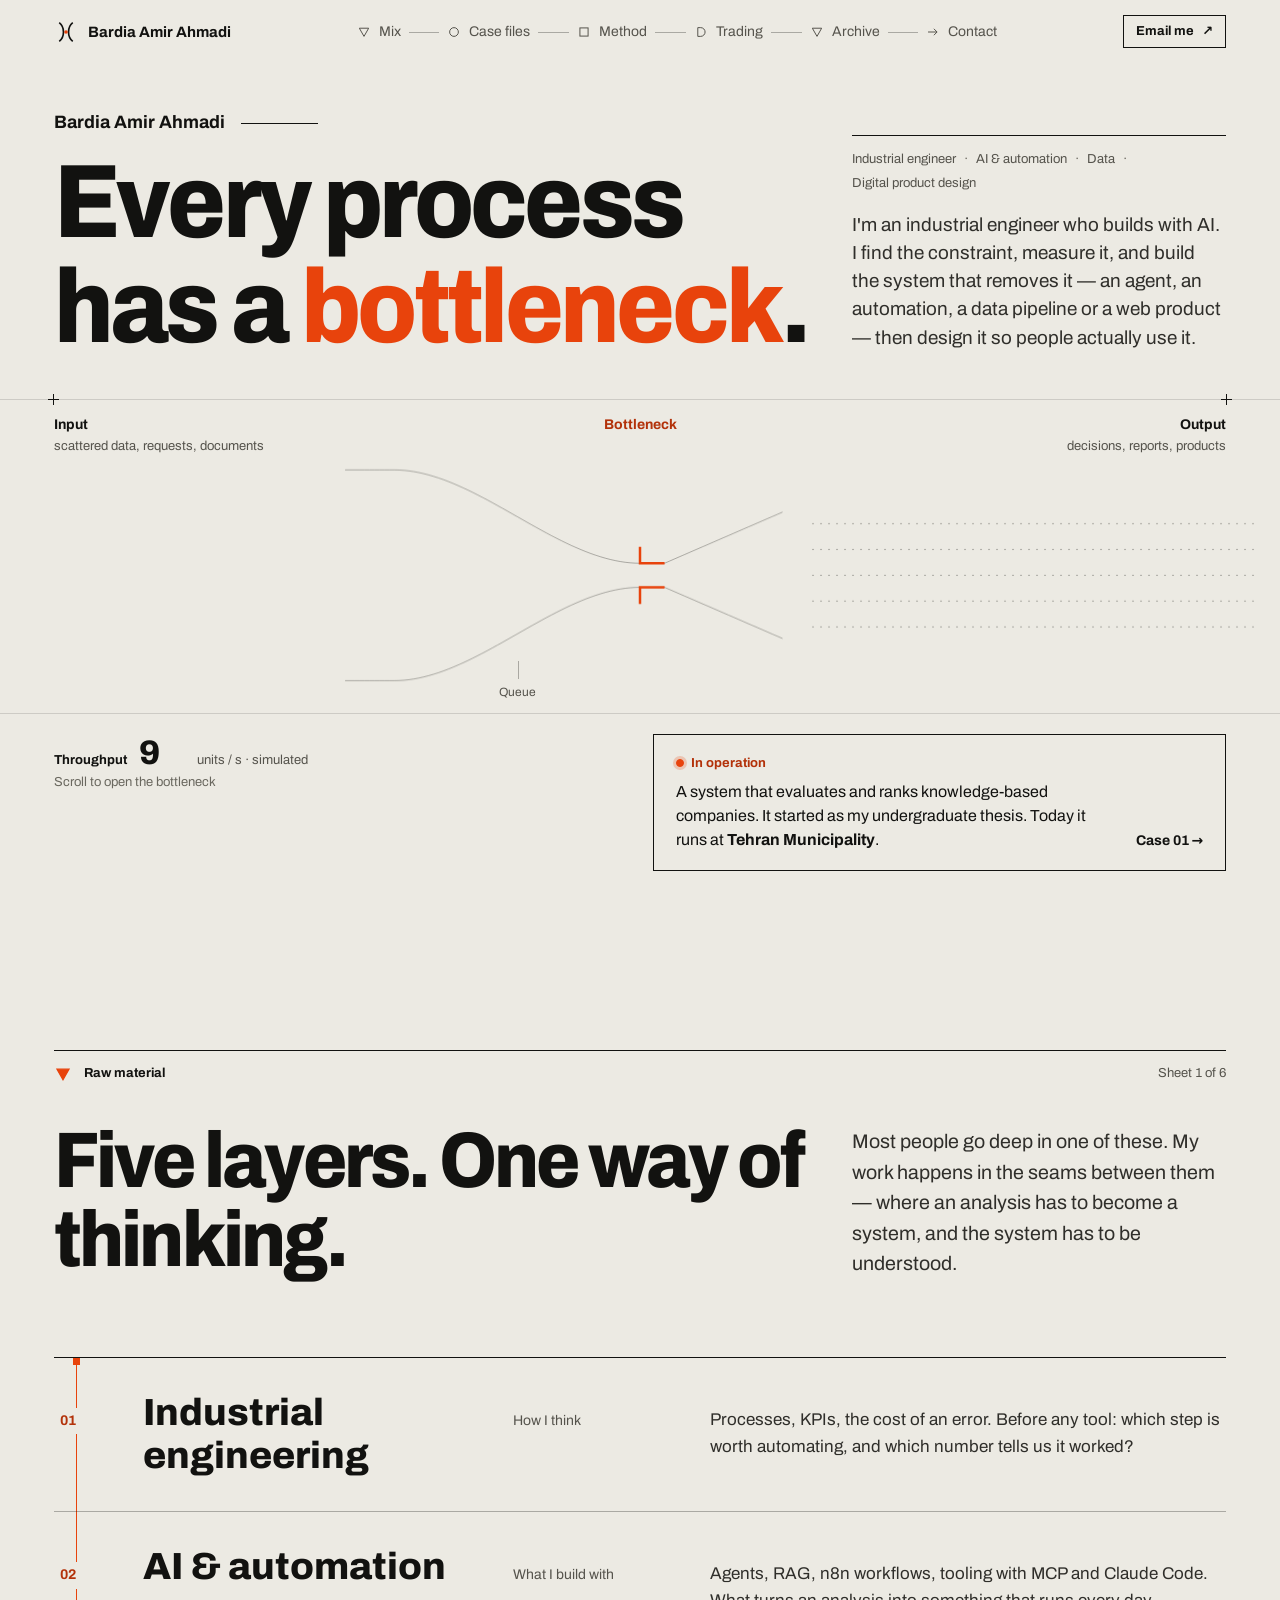
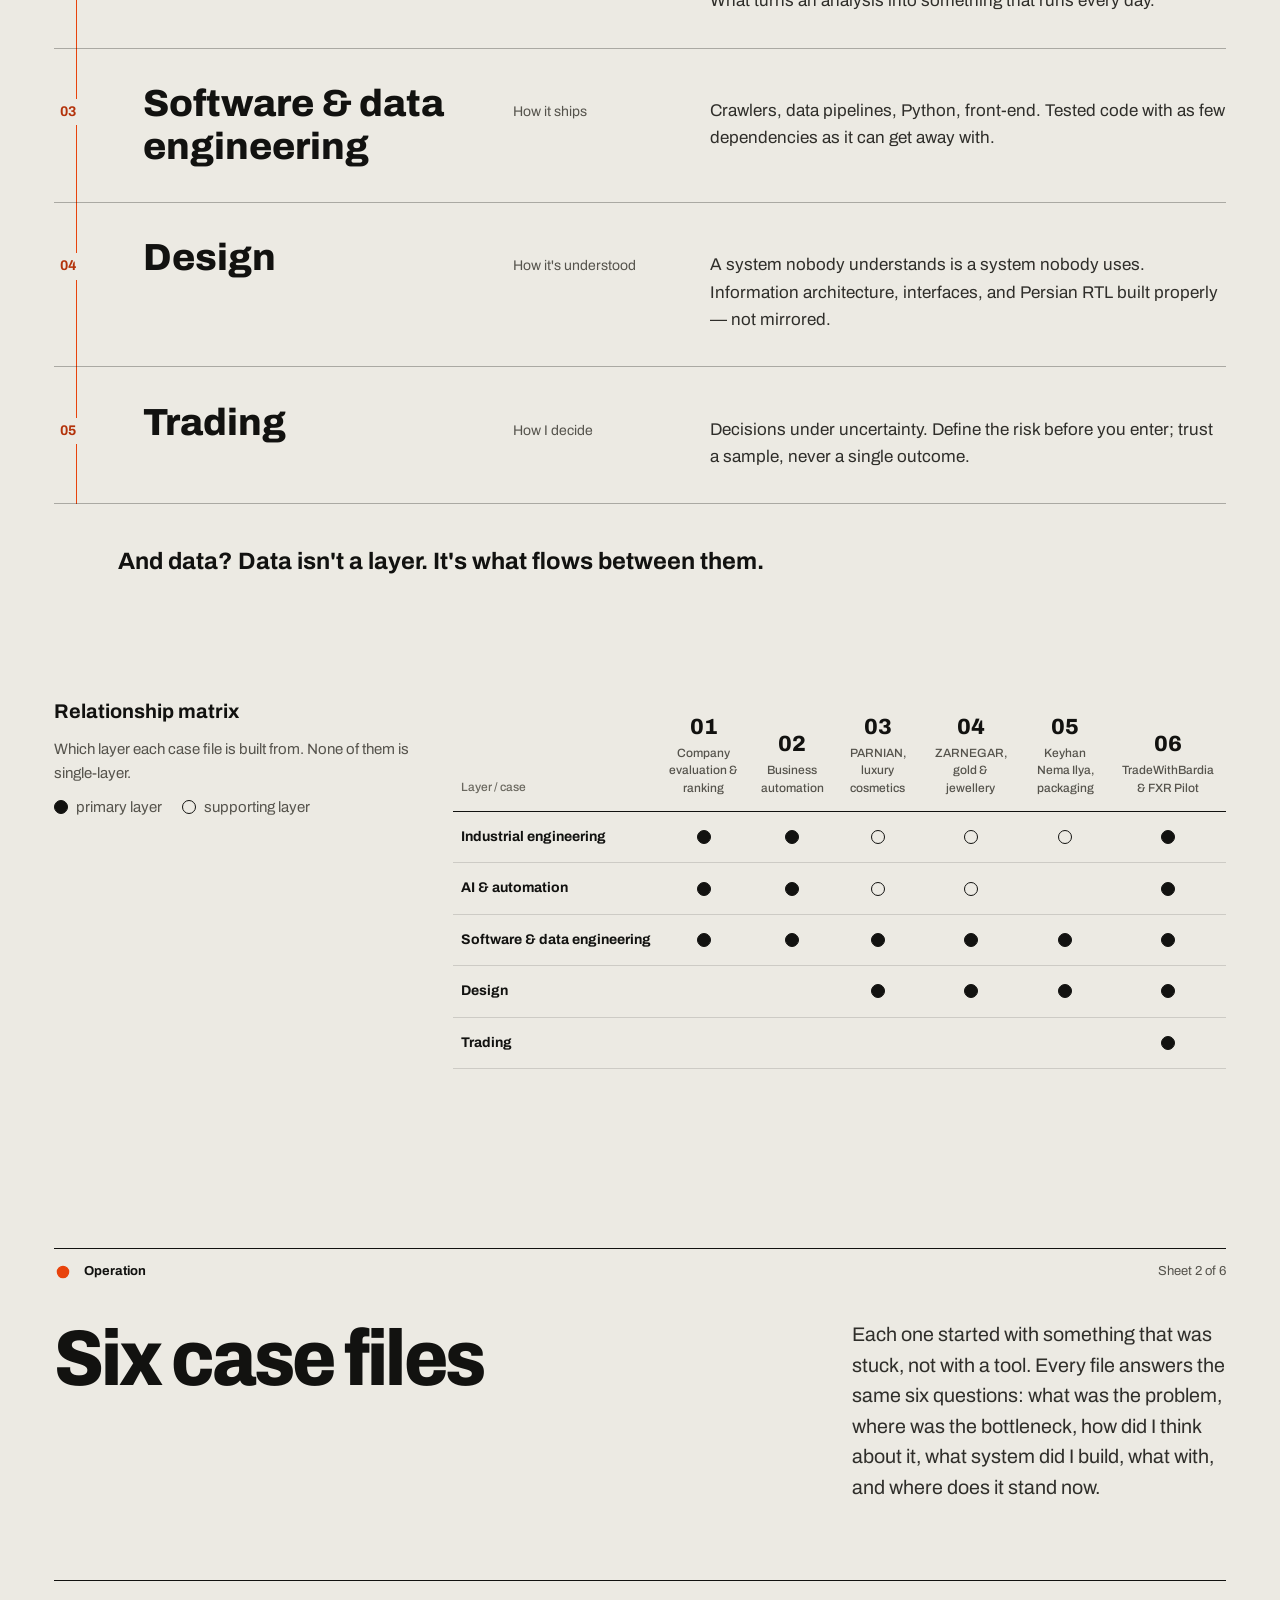
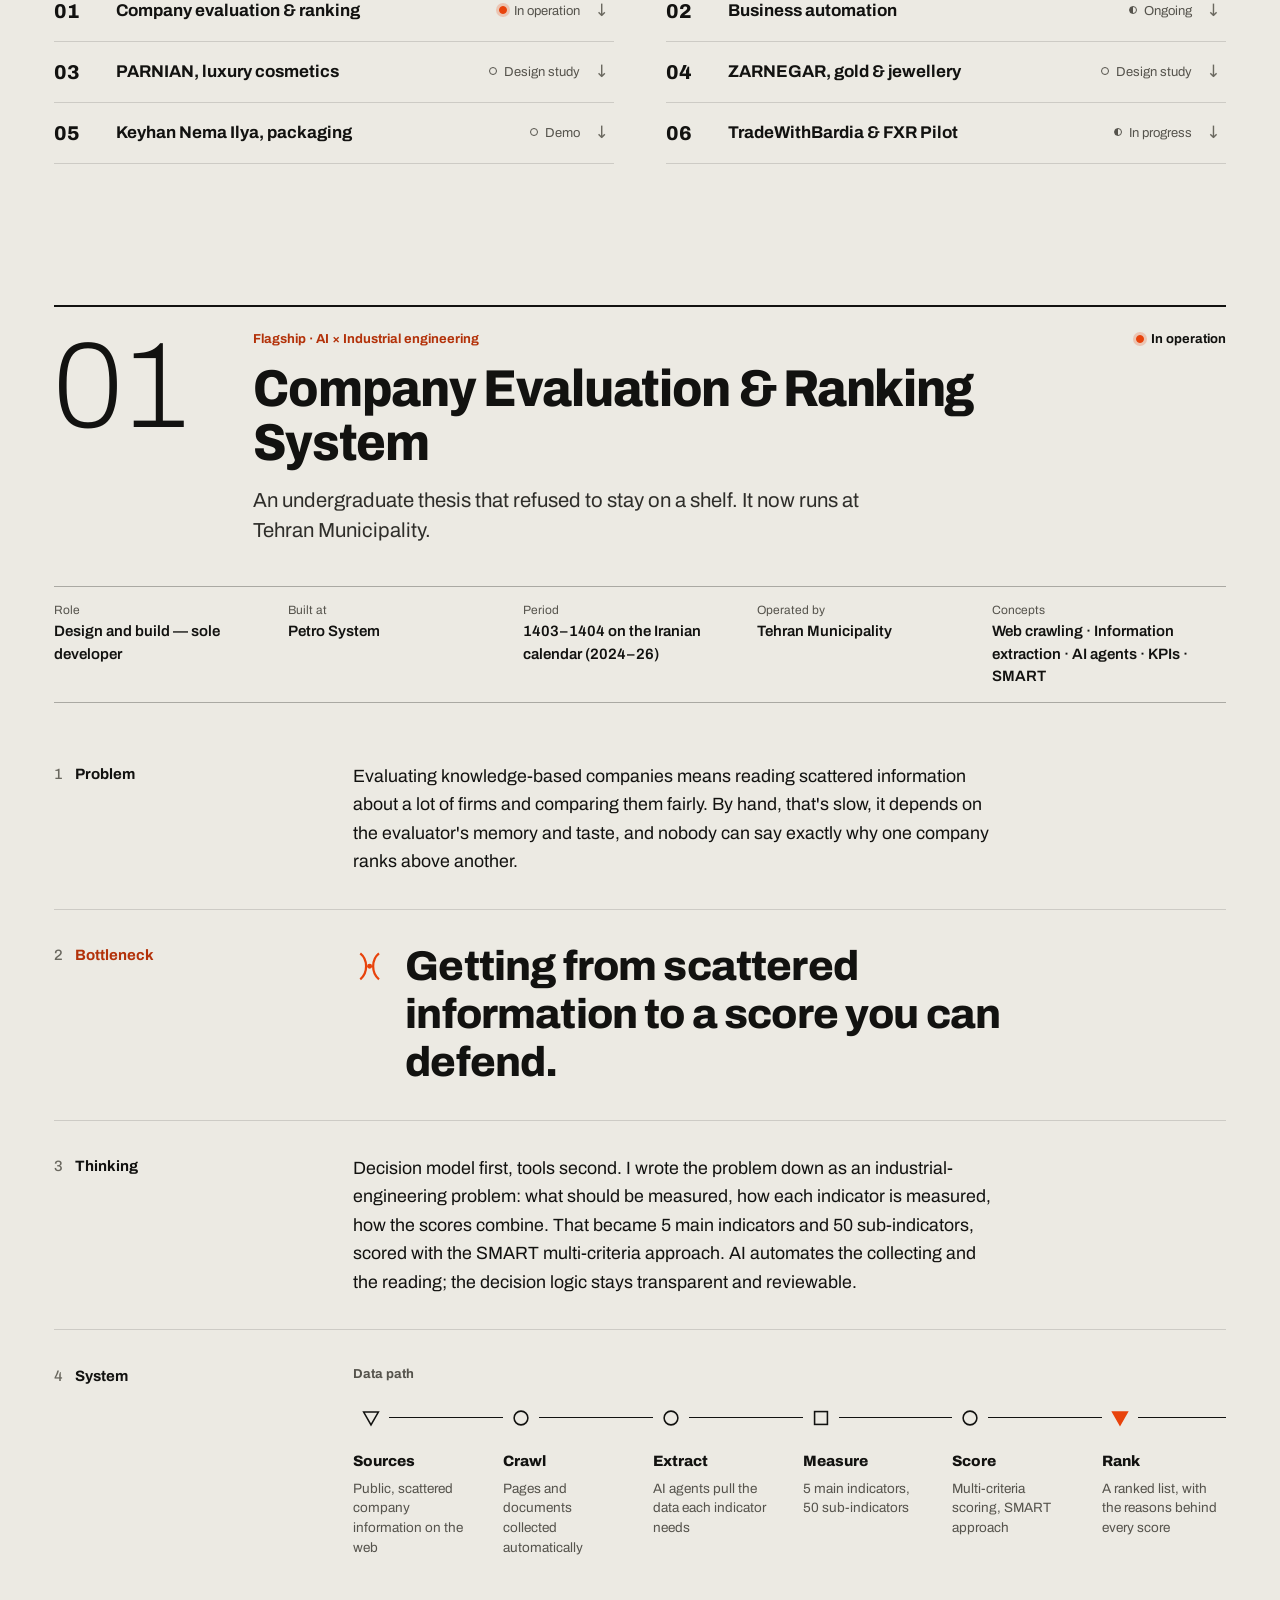
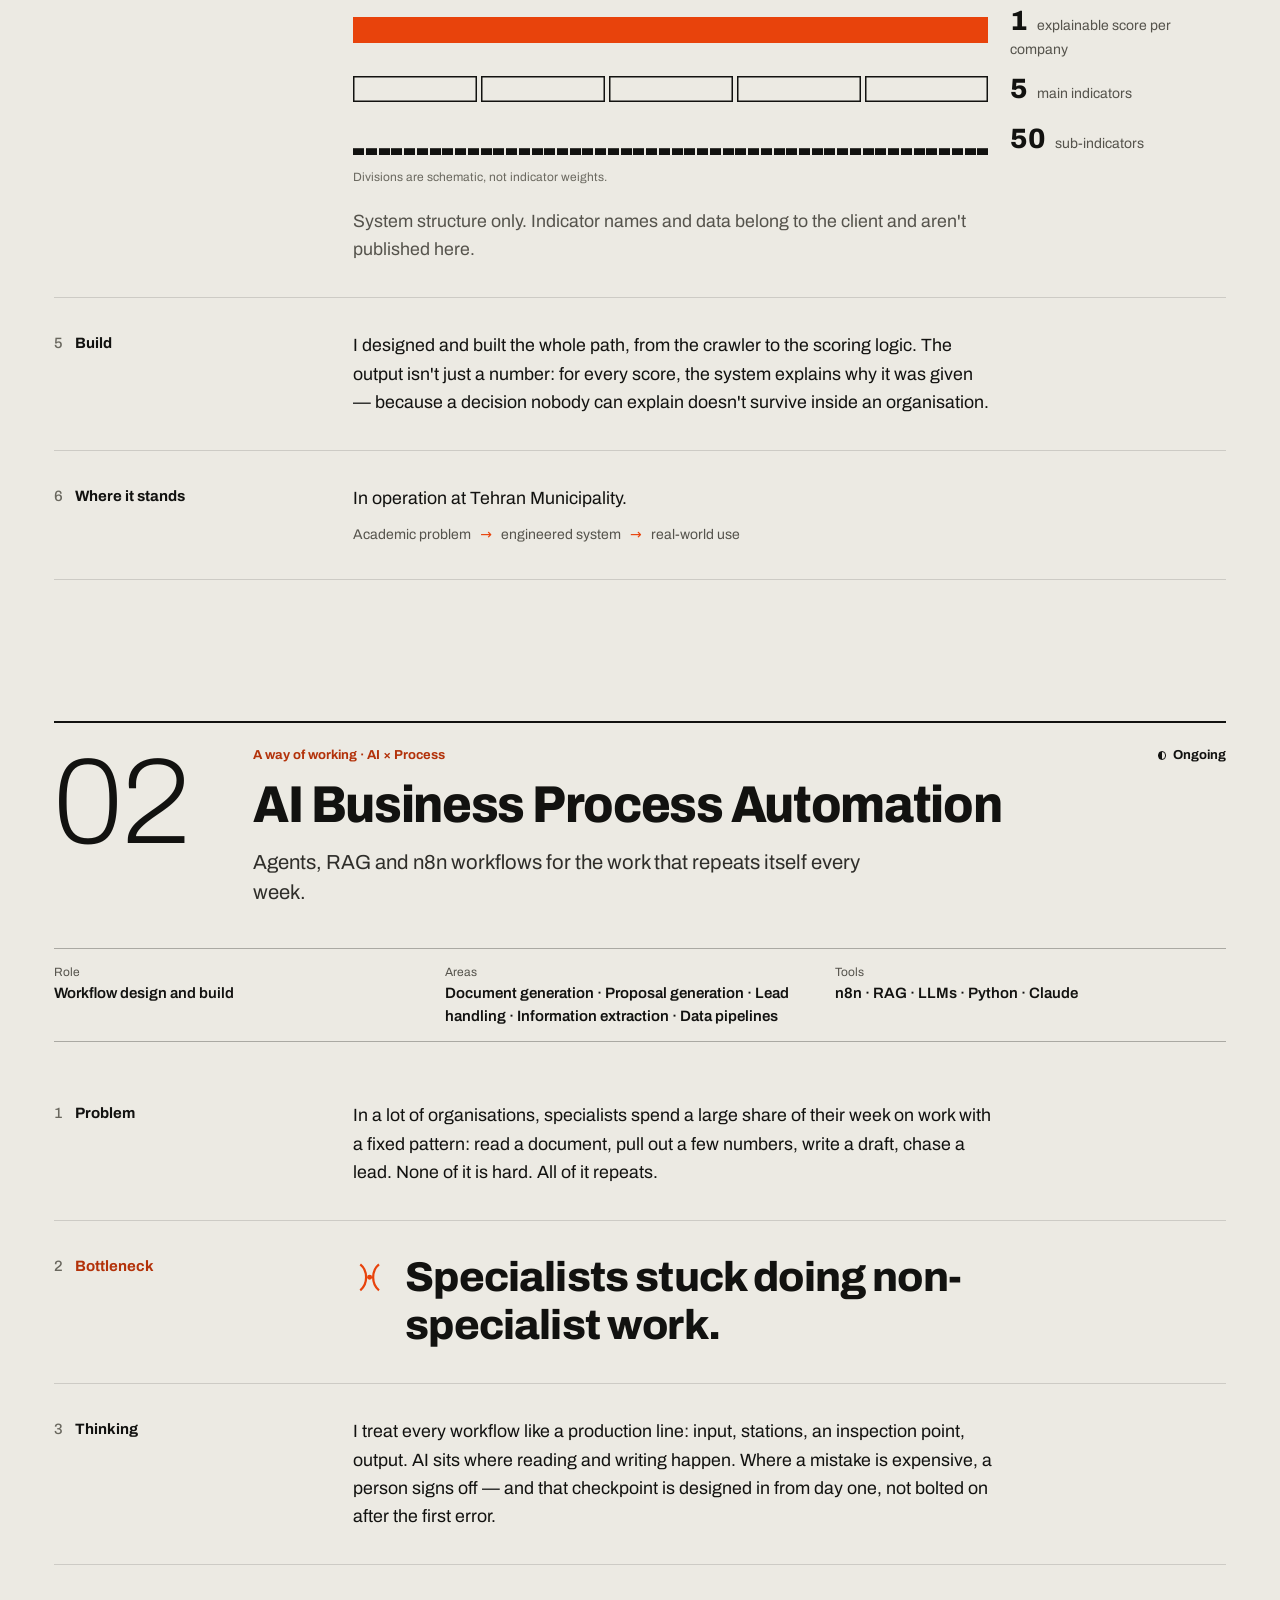
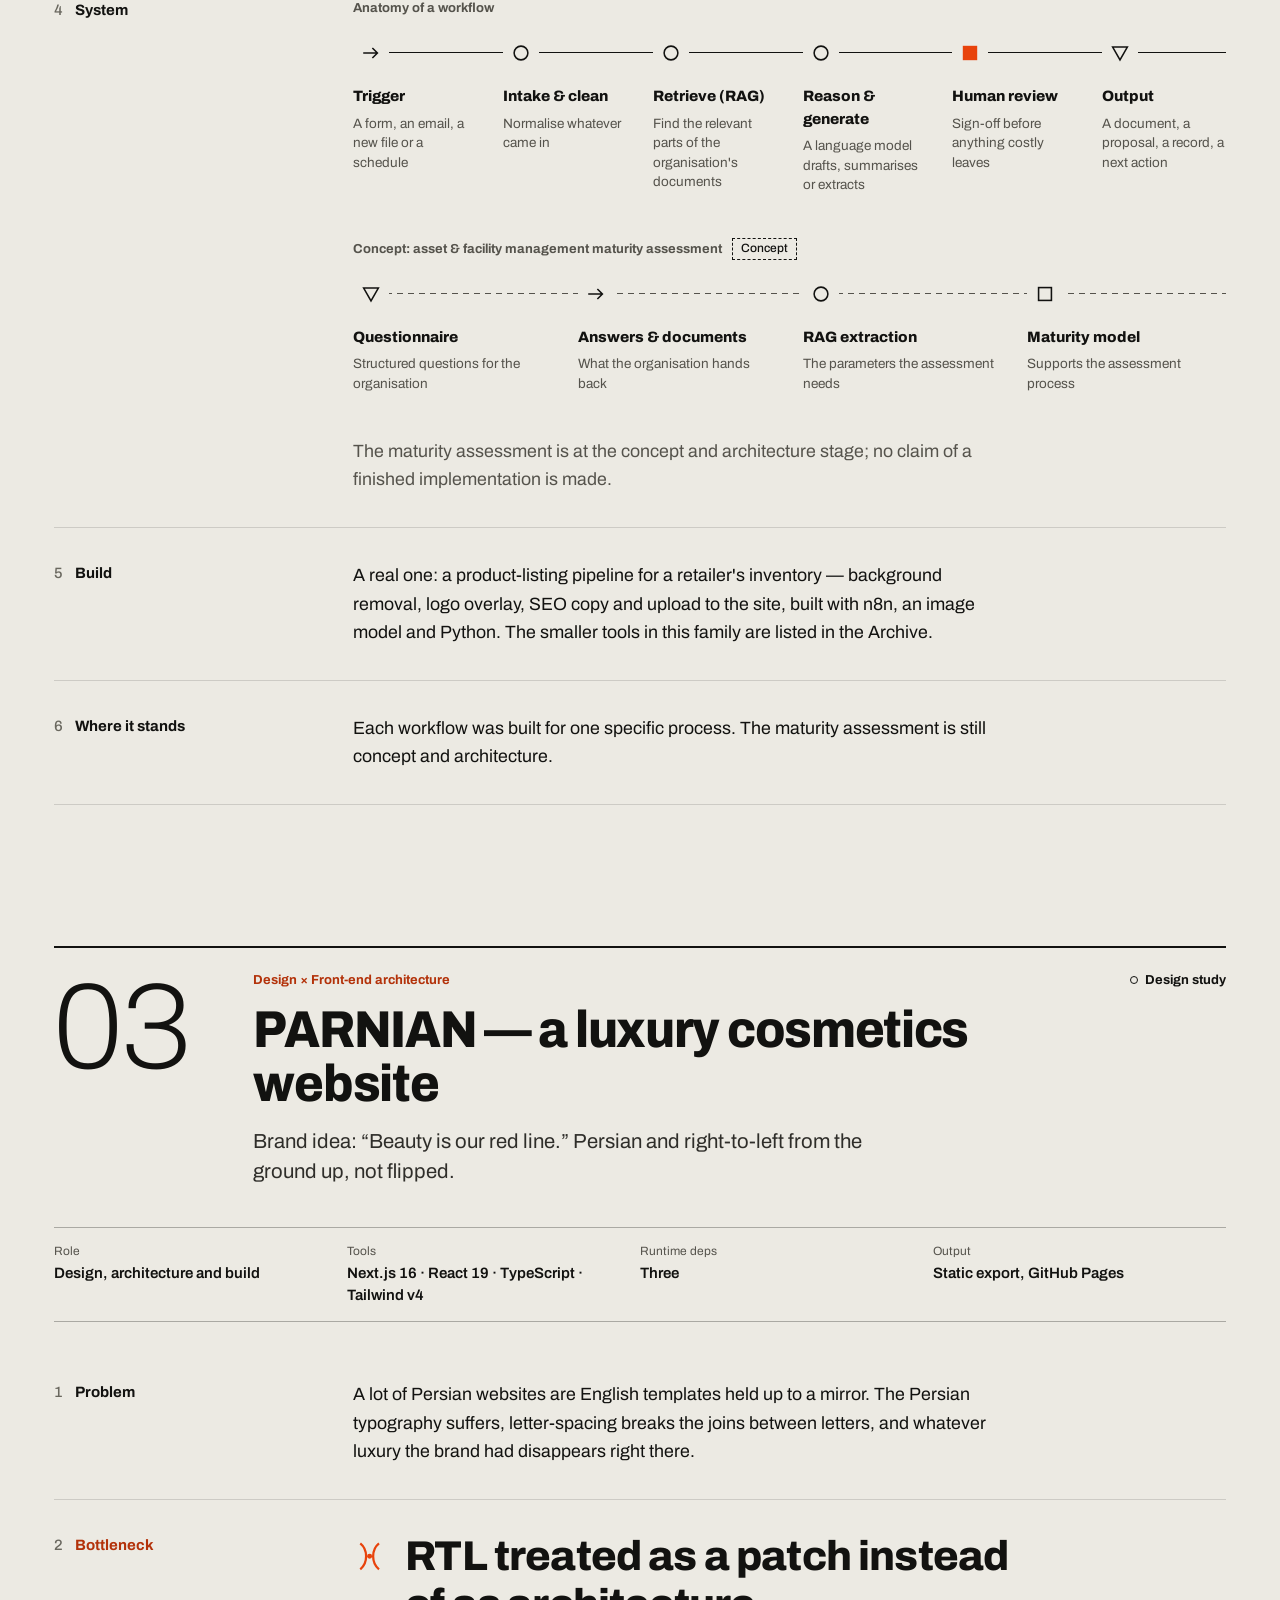
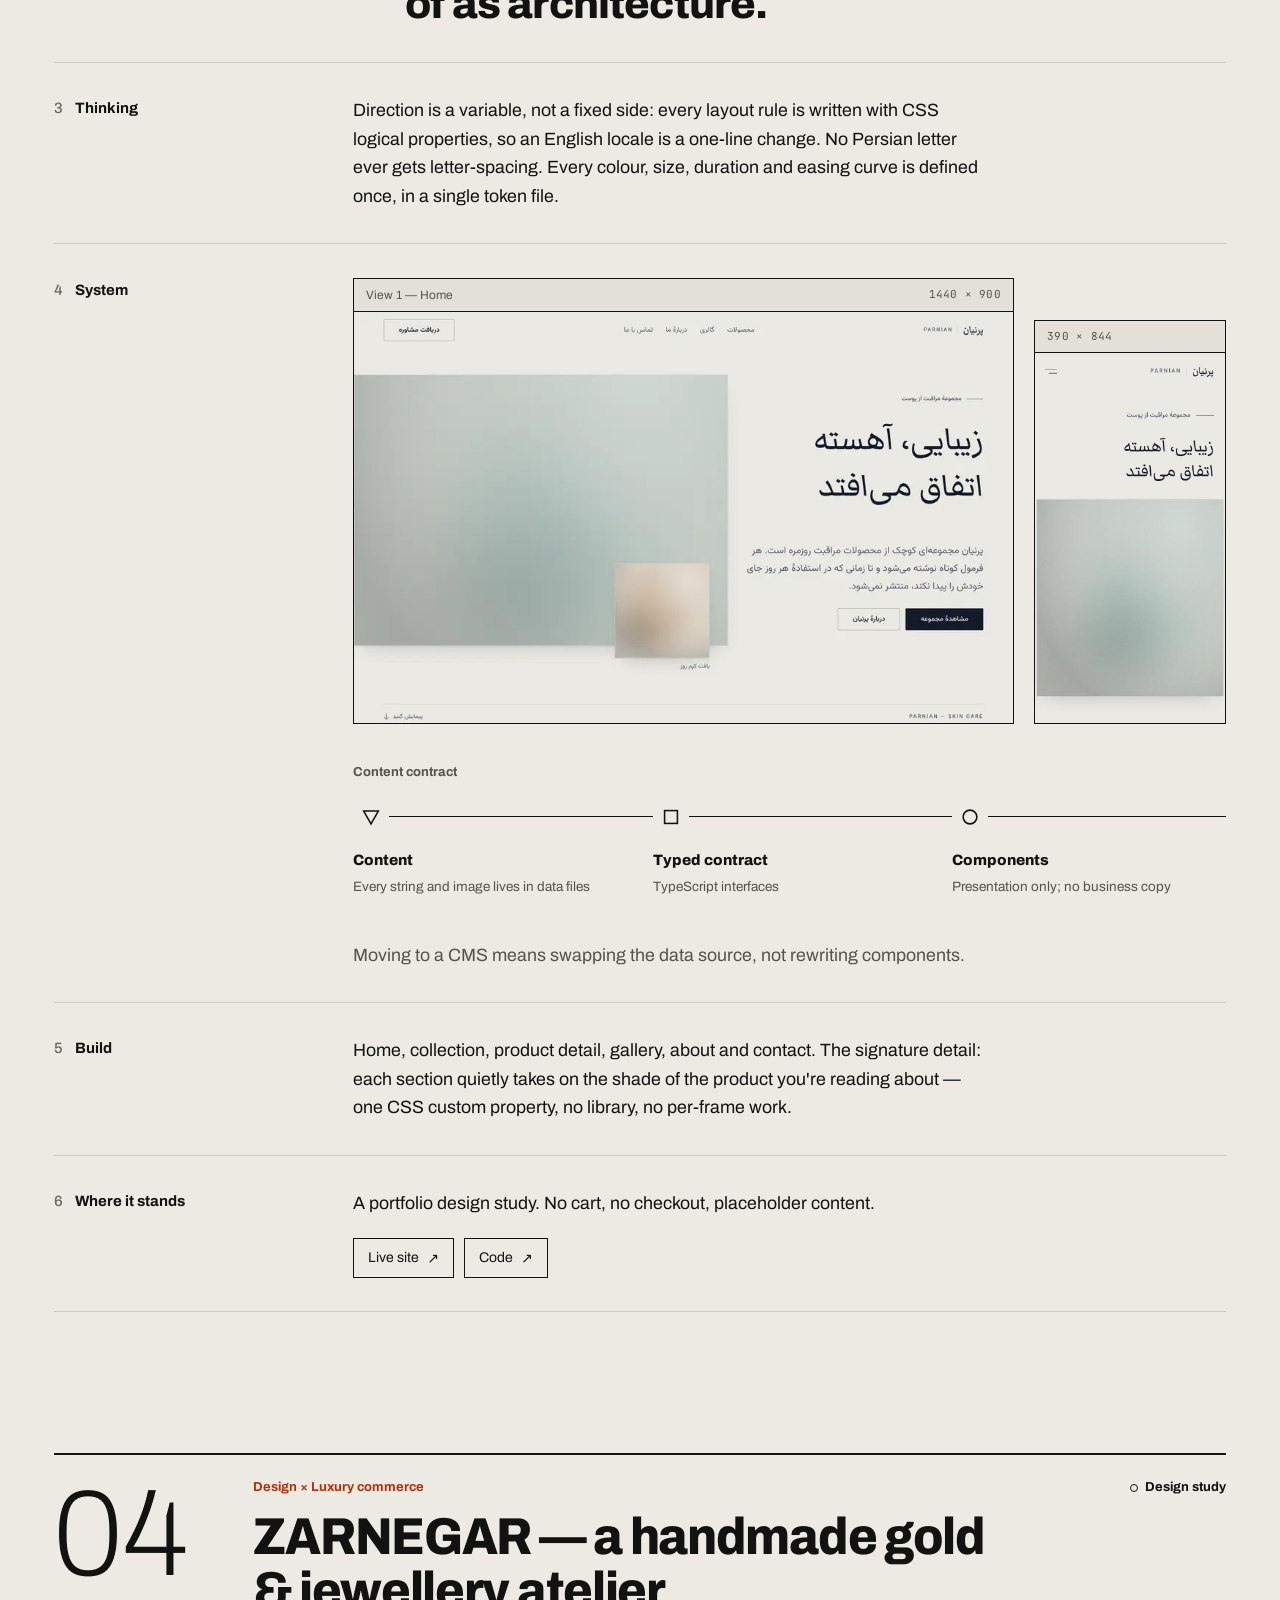
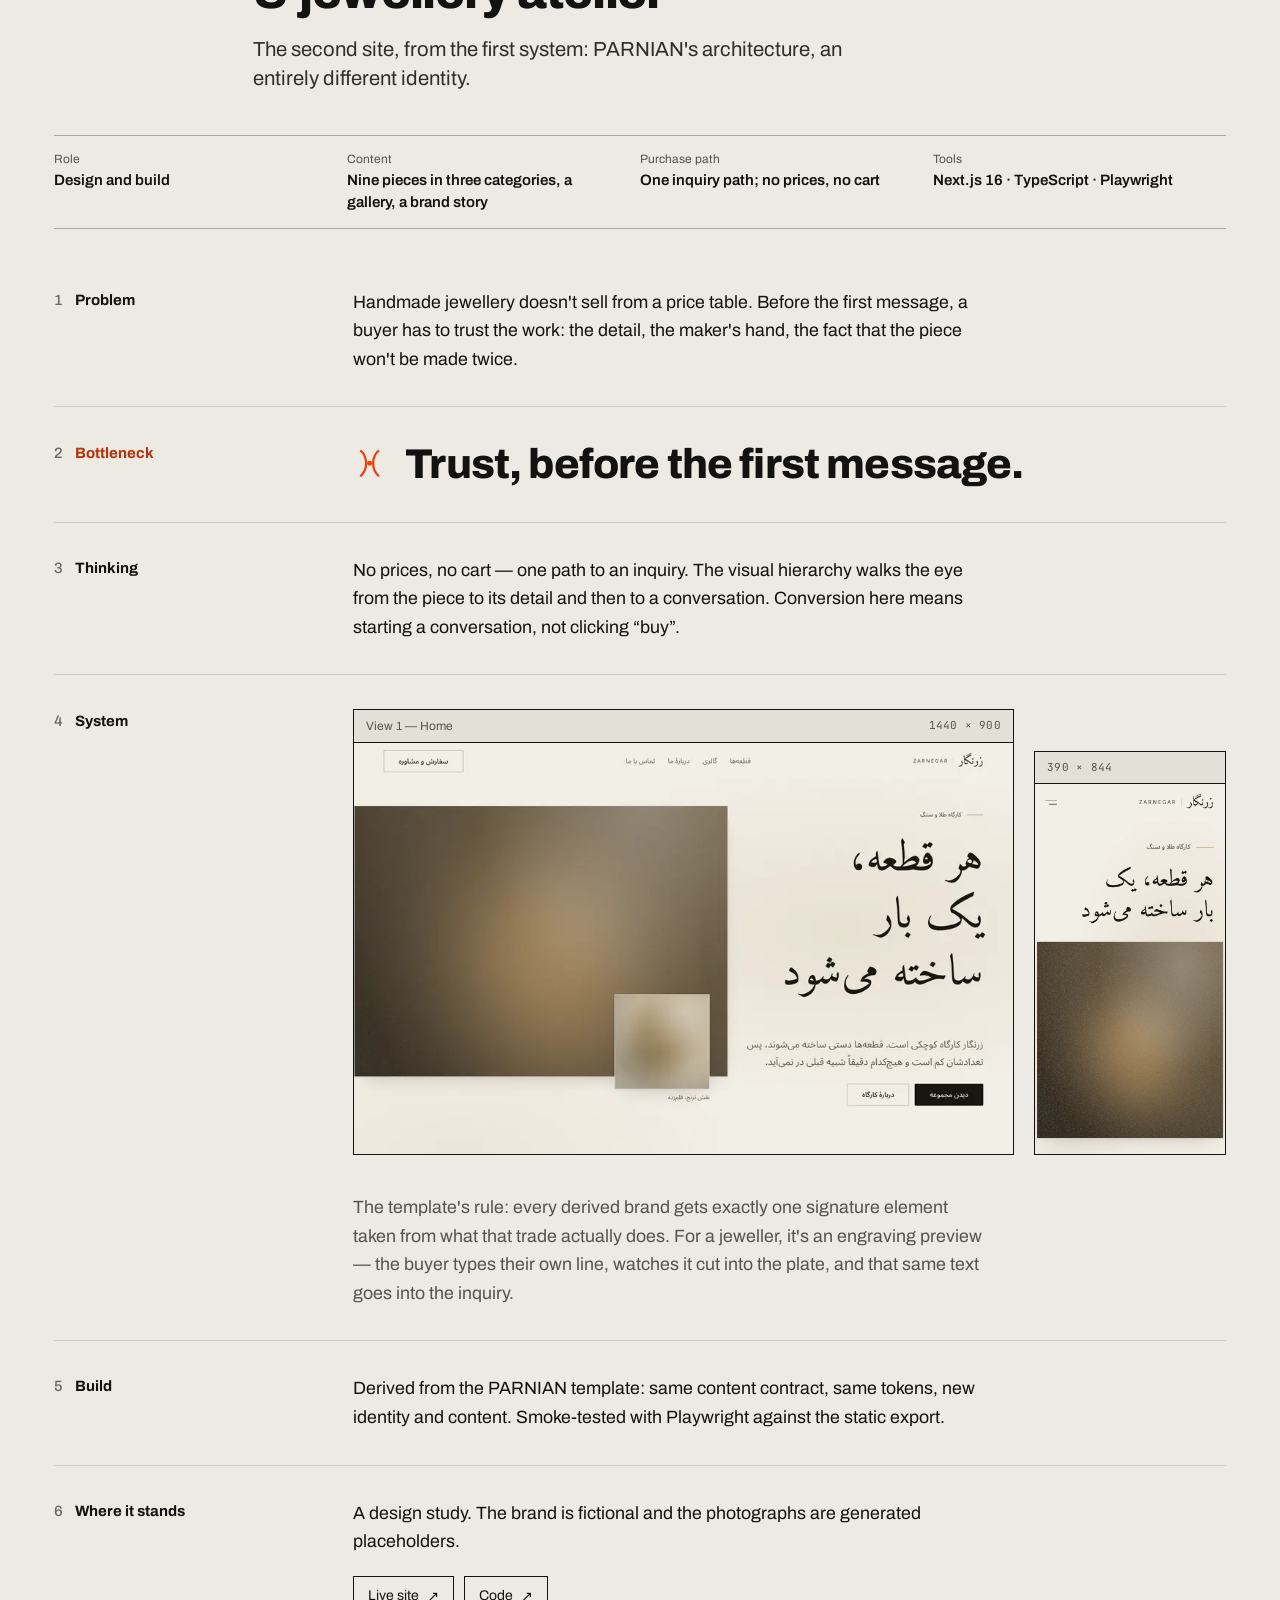
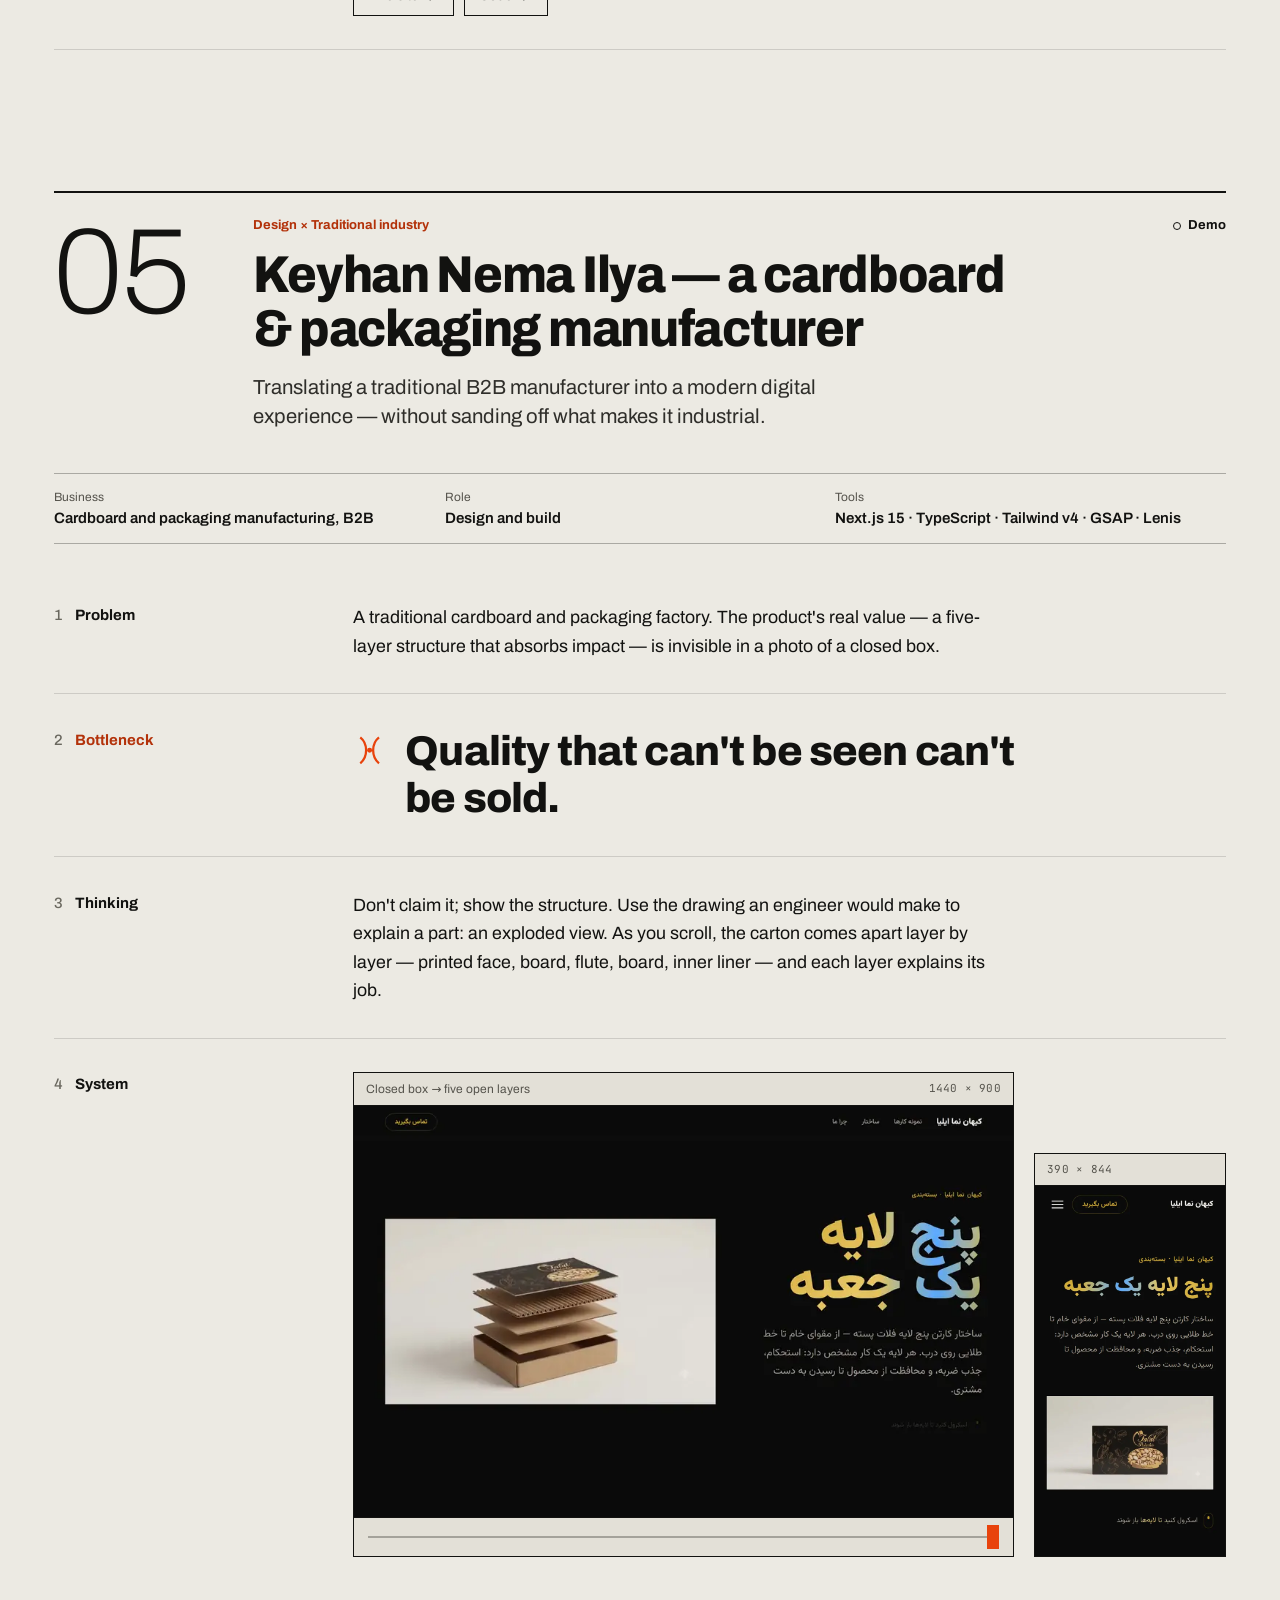
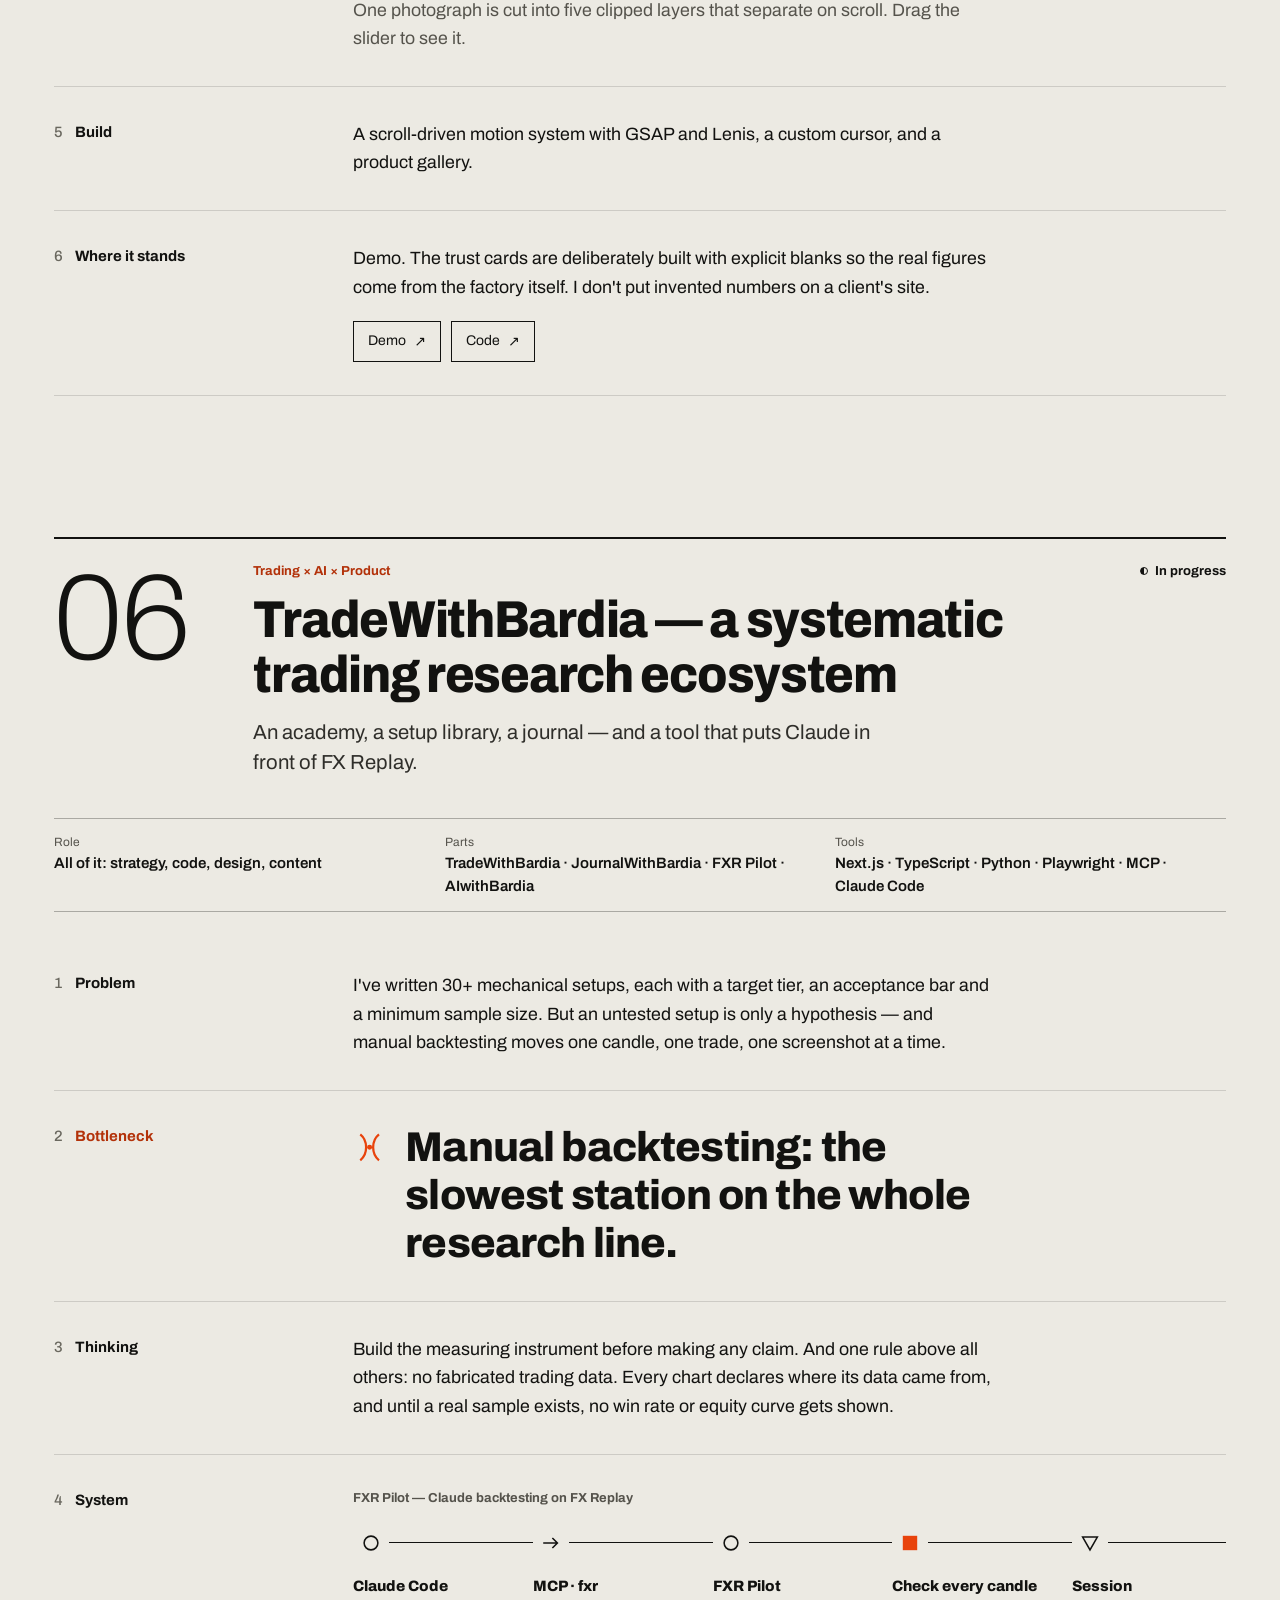
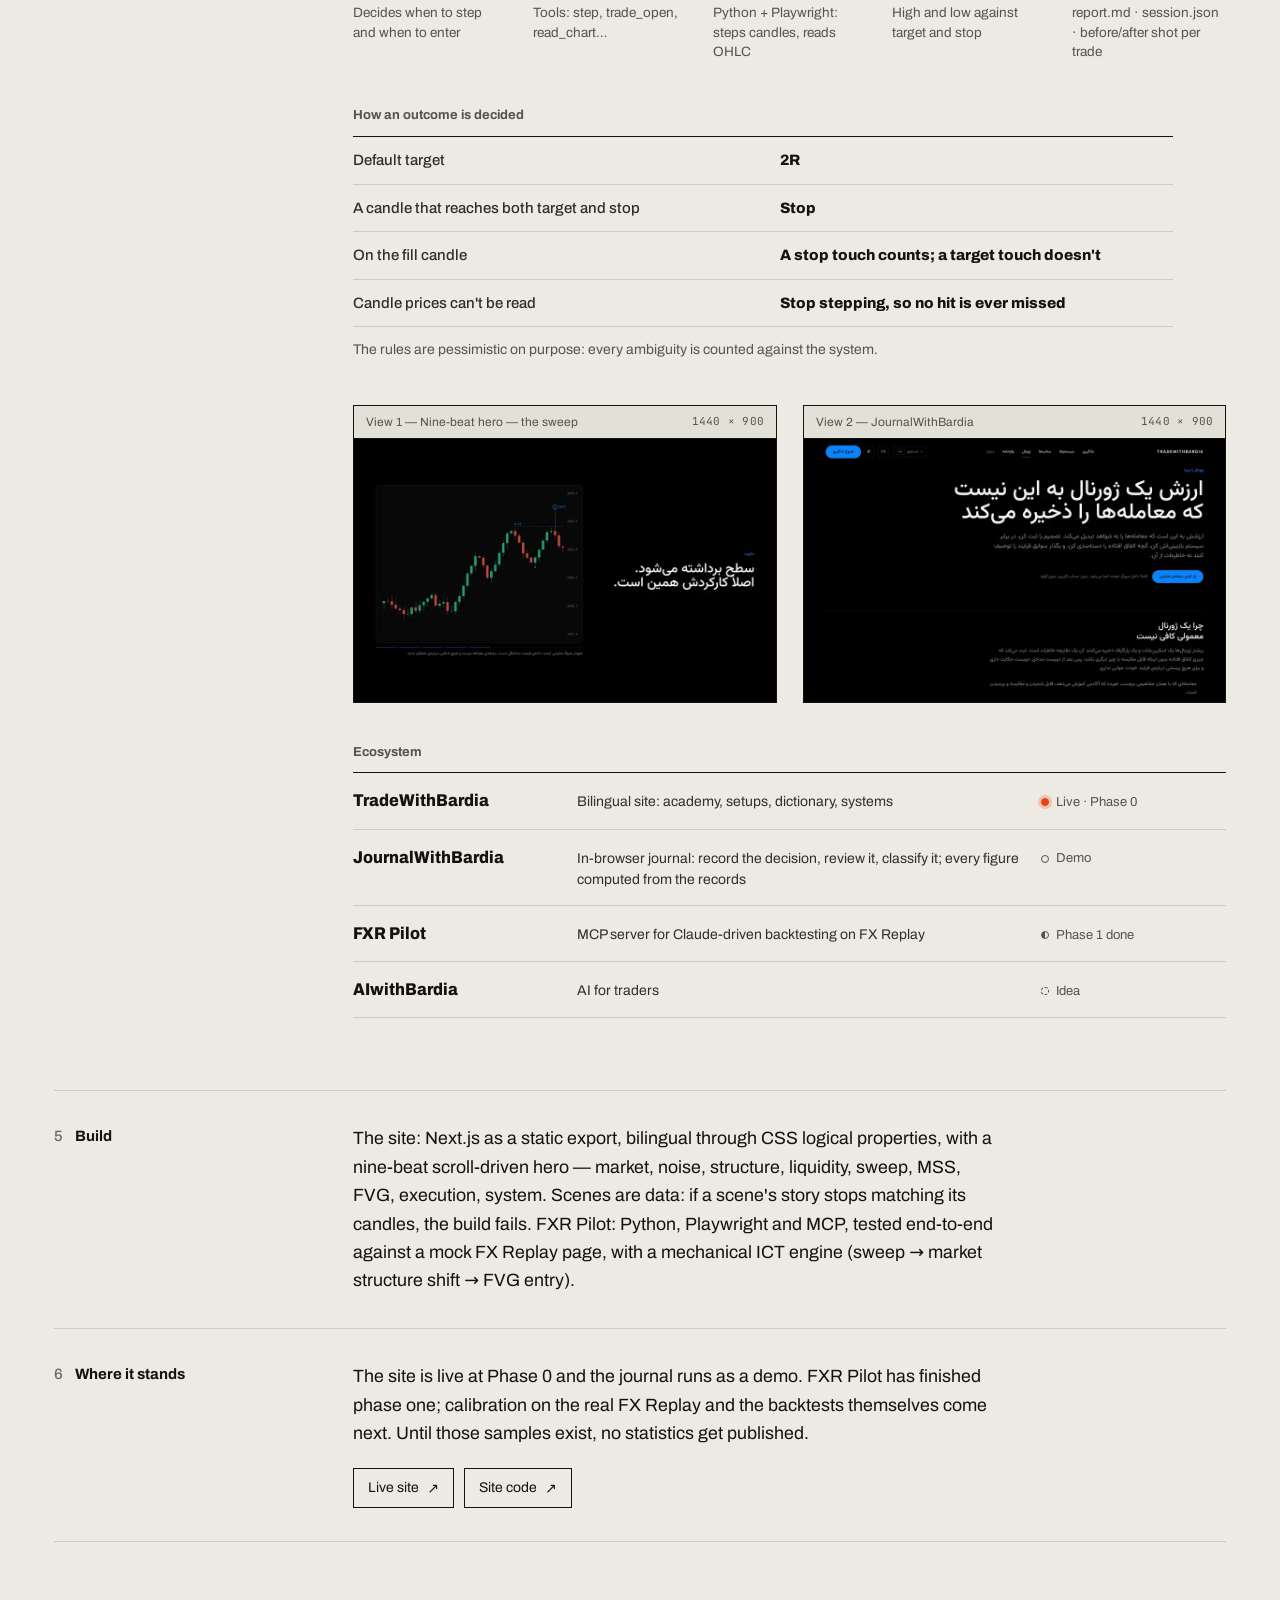
==== commit 35d618fd: "Group credentials; add prop-firm evaluations Co-Authored-By: Claude Opus 5.5 <noreply@anthropic.com>" ====
--- a/index.html
+++ b/index.html
@@ -28,10 +28,10 @@
 <link rel="icon" href="assets/favicon.svg" type="image/svg+xml">
 <link rel="apple-touch-icon" href="assets/apple-touch-icon.png">
 <link rel="preload" href="assets/fonts/archivo-latin.woff2" as="font" type="font/woff2" crossorigin>
-<link rel="stylesheet" href="assets/css/site.css?v=9cf4d581">
+<link rel="stylesheet" href="assets/css/site.css?v=0e7755ac">
 <script>document.documentElement.classList.add("js")</script>
 <script type="module" src="assets/js/main.js?v=1d6043c7"></script>
-<script type="application/ld+json">{"@context":"https://schema.org","@graph":[{"@type":"ProfilePage","@id":"https://barry-amirahmadi.github.io/portfolio/#page","url":"https://barry-amirahmadi.github.io/portfolio/","name":"Bardia Amir Ahmadi — Industrial Engineer building AI agents & automation systems","description":"Bardia Amir Ahmadi is an industrial engineer who finds the bottleneck in a process and builds the system that removes it: AI agents, n8n and RAG automation, data pipelines and web products. His company-evaluation system runs at Tehran Municipality.","dateModified":"2026-09-28","mainEntity":{"@id":"https://barry-amirahmadi.github.io/portfolio/#person"},"isPartOf":{"@id":"https://barry-amirahmadi.github.io/portfolio/#website"}},{"@type":"Person","@id":"https://barry-amirahmadi.github.io/portfolio/#person","name":"Bardia Amir Ahmadi","alternateName":["Bardia Amirahmadi","Barry Amirahmadi"],"url":"https://barry-amirahmadi.github.io/portfolio/","jobTitle":"Industrial Engineer, AI Automation & Systems Builder","email":"mailto:bardiaahmadi89@gmail.com","alumniOf":{"@type":"CollegeOrUniversity","name":"Shahid Beheshti University"},"hasCredential":[{"@type":"EducationalOccupationalCredential","credentialCategory":"degree","name":"BSc Industrial Engineering"},{"@type":"EducationalOccupationalCredential","credentialCategory":"certificate","name":"Claude 101","dateCreated":"2026-08-29","recognizedBy":{"@type":"Organization","name":"Anthropic"}},{"@type":"EducationalOccupationalCredential","credentialCategory":"certificate","name":"Claude Platform 101","dateCreated":"2026-08-29","recognizedBy":{"@type":"Organization","name":"Anthropic"}},{"@type":"EducationalOccupationalCredential","credentialCategory":"certificate","name":"Claude Code 101","dateCreated":"2026-08-29","recognizedBy":{"@type":"Organization","name":"Anthropic"}},{"@type":"EducationalOccupationalCredential","credentialCategory":"certificate","name":"Claude Code in Action","dateCreated":"2026-08-29","recognizedBy":{"@type":"Organization","name":"Anthropic"}},{"@type":"EducationalOccupationalCredential","credentialCategory":"certificate","name":"Introduction to Claude Cowork","dateCreated":"2026-08-29","recognizedBy":{"@type":"Organization","name":"Anthropic"}},{"@type":"EducationalOccupationalCredential","credentialCategory":"certificate","name":"Introduction to Model Context Protocol","dateCreated":"2026-08-29","recognizedBy":{"@type":"Organization","name":"Anthropic"}},{"@type":"EducationalOccupationalCredential","credentialCategory":"certificate","name":"Model Context Protocol: Advanced Topics","dateCreated":"2026-08-29","recognizedBy":{"@type":"Organization","name":"Anthropic"}},{"@type":"EducationalOccupationalCredential","credentialCategory":"certificate","name":"AI Fluency: Framework & Foundations","dateCreated":"2026-08-29","recognizedBy":{"@type":"Organization","name":"Anthropic"}},{"@type":"EducationalOccupationalCredential","credentialCategory":"certificate","name":"AI Fluency for Educators","dateCreated":"2026-08-29","recognizedBy":{"@type":"Organization","name":"Anthropic"}}],"knowsAbout":["Industrial Engineering","AI Agents","AI Automation","Workflow Automation","n8n","Retrieval-Augmented Generation","Model Context Protocol","Claude Code","Data Analysis","KPI Systems","Multi-criteria Decision Making","Web Crawling","Web Architecture","UX Design","Persian RTL Interfaces","Systematic Trading","Backtesting","Risk Management"],"sameAs":["https://www.linkedin.com/in/barry-amirahmadi","https://github.com/Barry-Amirahmadi"]},{"@type":"WebSite","@id":"https://barry-amirahmadi.github.io/portfolio/#website","url":"https://barry-amirahmadi.github.io/portfolio/","name":"Bardia Amir Ahmadi","inLanguage":"en","publisher":{"@id":"https://barry-amirahmadi.github.io/portfolio/#person"}},{"@type":"ItemList","name":"Six case files","itemListElement":[{"@type":"ListItem","position":1,"item":{"@type":"CreativeWork","name":"Company Evaluation & Ranking System","description":"An undergraduate thesis that refused to stay on a shelf. It now runs at Tehran Municipality.","url":"https://barry-amirahmadi.github.io/portfolio/#case-01","creator":{"@id":"https://barry-amirahmadi.github.io/portfolio/#person"}}},{"@type":"ListItem","position":2,"item":{"@type":"CreativeWork","name":"AI Business Process Automation","description":"Agents, RAG and n8n workflows for the work that repeats itself every week.","url":"https://barry-amirahmadi.github.io/portfolio/#case-02","creator":{"@id":"https://barry-amirahmadi.github.io/portfolio/#person"}}},{"@type":"ListItem","position":3,"item":{"@type":"CreativeWork","name":"PARNIAN — a luxury cosmetics website","description":"Brand idea: “Beauty is our red line.” Persian and right-to-left from the ground up, not flipped.","url":"https://barry-amirahmadi.github.io/portfolio/#case-03","creator":{"@id":"https://barry-amirahmadi.github.io/portfolio/#person"}}},{"@type":"ListItem","position":4,"item":{"@type":"CreativeWork","name":"ZARNEGAR — a handmade gold & jewellery atelier","description":"The second site, from the first system: PARNIAN's architecture, an entirely different identity.","url":"https://barry-amirahmadi.github.io/portfolio/#case-04","creator":{"@id":"https://barry-amirahmadi.github.io/portfolio/#person"}}},{"@type":"ListItem","position":5,"item":{"@type":"CreativeWork","name":"Keyhan Nema Ilya — a cardboard & packaging manufacturer","description":"Translating a traditional B2B manufacturer into a modern digital experience — without sanding off what makes it industrial.","url":"https://barry-amirahmadi.github.io/portfolio/#case-05","creator":{"@id":"https://barry-amirahmadi.github.io/portfolio/#person"}}},{"@type":"ListItem","position":6,"item":{"@type":"CreativeWork","name":"TradeWithBardia — a systematic trading research ecosystem","description":"An academy, a setup library, a journal — and a tool that puts Claude in front of FX Replay.","url":"https://barry-amirahmadi.github.io/portfolio/#case-06","creator":{"@id":"https://barry-amirahmadi.github.io/portfolio/#person"}}}]}]}</script>
+<script type="application/ld+json">{"@context":"https://schema.org","@graph":[{"@type":"ProfilePage","@id":"https://barry-amirahmadi.github.io/portfolio/#page","url":"https://barry-amirahmadi.github.io/portfolio/","name":"Bardia Amir Ahmadi — Industrial Engineer building AI agents & automation systems","description":"Bardia Amir Ahmadi is an industrial engineer who finds the bottleneck in a process and builds the system that removes it: AI agents, n8n and RAG automation, data pipelines and web products. His company-evaluation system runs at Tehran Municipality.","dateModified":"2026-09-28","mainEntity":{"@id":"https://barry-amirahmadi.github.io/portfolio/#person"},"isPartOf":{"@id":"https://barry-amirahmadi.github.io/portfolio/#website"}},{"@type":"Person","@id":"https://barry-amirahmadi.github.io/portfolio/#person","name":"Bardia Amir Ahmadi","alternateName":["Bardia Amirahmadi","Barry Amirahmadi"],"url":"https://barry-amirahmadi.github.io/portfolio/","jobTitle":"Industrial Engineer, AI Automation & Systems Builder","email":"mailto:bardiaahmadi89@gmail.com","alumniOf":{"@type":"CollegeOrUniversity","name":"Shahid Beheshti University"},"hasCredential":[{"@type":"EducationalOccupationalCredential","credentialCategory":"degree","name":"BSc Industrial Engineering"},{"@type":"EducationalOccupationalCredential","credentialCategory":"certificate","name":"Claude 101","dateCreated":"2026-08-29","recognizedBy":{"@type":"Organization","name":"Anthropic"}},{"@type":"EducationalOccupationalCredential","credentialCategory":"certificate","name":"Claude Platform 101","dateCreated":"2026-08-29","recognizedBy":{"@type":"Organization","name":"Anthropic"}},{"@type":"EducationalOccupationalCredential","credentialCategory":"certificate","name":"Claude Code 101","dateCreated":"2026-08-29","recognizedBy":{"@type":"Organization","name":"Anthropic"}},{"@type":"EducationalOccupationalCredential","credentialCategory":"certificate","name":"Claude Code in Action","dateCreated":"2026-08-29","recognizedBy":{"@type":"Organization","name":"Anthropic"}},{"@type":"EducationalOccupationalCredential","credentialCategory":"certificate","name":"Introduction to Claude Cowork","dateCreated":"2026-08-29","recognizedBy":{"@type":"Organization","name":"Anthropic"}},{"@type":"EducationalOccupationalCredential","credentialCategory":"certificate","name":"Introduction to Model Context Protocol","dateCreated":"2026-08-29","recognizedBy":{"@type":"Organization","name":"Anthropic"}},{"@type":"EducationalOccupationalCredential","credentialCategory":"certificate","name":"Model Context Protocol: Advanced Topics","dateCreated":"2026-08-29","recognizedBy":{"@type":"Organization","name":"Anthropic"}},{"@type":"EducationalOccupationalCredential","credentialCategory":"certificate","name":"AI Fluency: Framework & Foundations","dateCreated":"2026-08-29","recognizedBy":{"@type":"Organization","name":"Anthropic"}},{"@type":"EducationalOccupationalCredential","credentialCategory":"certificate","name":"AI Fluency for Educators","dateCreated":"2026-08-29","recognizedBy":{"@type":"Organization","name":"Anthropic"}},{"@type":"EducationalOccupationalCredential","credentialCategory":"certificate","name":"Prompt Engineering","recognizedBy":{"@type":"Organization","name":"OpenAI"}},{"@type":"EducationalOccupationalCredential","credentialCategory":"certificate","name":"Challenge passed · Top Fund","recognizedBy":{"@type":"Organization","name":"Sarmayegozare Bartar"},"dateCreated":"2025-10-28"},{"@type":"EducationalOccupationalCredential","credentialCategory":"certificate","name":"Challenge, step one passed","recognizedBy":{"@type":"Organization","name":"ZoraFX"},"dateCreated":"2025-07-26"},{"@type":"EducationalOccupationalCredential","credentialCategory":"certificate","name":"Challenge passed","recognizedBy":{"@type":"Organization","name":"Propiy"}},{"@type":"EducationalOccupationalCredential","credentialCategory":"certificate","name":"Funded Trader","recognizedBy":{"@type":"Organization","name":"FTMO"}}],"knowsAbout":["Industrial Engineering","AI Agents","AI Automation","Workflow Automation","n8n","Retrieval-Augmented Generation","Model Context Protocol","Claude Code","Data Analysis","KPI Systems","Multi-criteria Decision Making","Web Crawling","Web Architecture","UX Design","Persian RTL Interfaces","Systematic Trading","Backtesting","Risk Management"],"sameAs":["https://www.linkedin.com/in/barry-amirahmadi","https://github.com/Barry-Amirahmadi"]},{"@type":"WebSite","@id":"https://barry-amirahmadi.github.io/portfolio/#website","url":"https://barry-amirahmadi.github.io/portfolio/","name":"Bardia Amir Ahmadi","inLanguage":"en","publisher":{"@id":"https://barry-amirahmadi.github.io/portfolio/#person"}},{"@type":"ItemList","name":"Six case files","itemListElement":[{"@type":"ListItem","position":1,"item":{"@type":"CreativeWork","name":"Company Evaluation & Ranking System","description":"An undergraduate thesis that refused to stay on a shelf. It now runs at Tehran Municipality.","url":"https://barry-amirahmadi.github.io/portfolio/#case-01","creator":{"@id":"https://barry-amirahmadi.github.io/portfolio/#person"}}},{"@type":"ListItem","position":2,"item":{"@type":"CreativeWork","name":"AI Business Process Automation","description":"Agents, RAG and n8n workflows for the work that repeats itself every week.","url":"https://barry-amirahmadi.github.io/portfolio/#case-02","creator":{"@id":"https://barry-amirahmadi.github.io/portfolio/#person"}}},{"@type":"ListItem","position":3,"item":{"@type":"CreativeWork","name":"PARNIAN — a luxury cosmetics website","description":"Brand idea: “Beauty is our red line.” Persian and right-to-left from the ground up, not flipped.","url":"https://barry-amirahmadi.github.io/portfolio/#case-03","creator":{"@id":"https://barry-amirahmadi.github.io/portfolio/#person"}}},{"@type":"ListItem","position":4,"item":{"@type":"CreativeWork","name":"ZARNEGAR — a handmade gold & jewellery atelier","description":"The second site, from the first system: PARNIAN's architecture, an entirely different identity.","url":"https://barry-amirahmadi.github.io/portfolio/#case-04","creator":{"@id":"https://barry-amirahmadi.github.io/portfolio/#person"}}},{"@type":"ListItem","position":5,"item":{"@type":"CreativeWork","name":"Keyhan Nema Ilya — a cardboard & packaging manufacturer","description":"Translating a traditional B2B manufacturer into a modern digital experience — without sanding off what makes it industrial.","url":"https://barry-amirahmadi.github.io/portfolio/#case-05","creator":{"@id":"https://barry-amirahmadi.github.io/portfolio/#person"}}},{"@type":"ListItem","position":6,"item":{"@type":"CreativeWork","name":"TradeWithBardia — a systematic trading research ecosystem","description":"An academy, a setup library, a journal — and a tool that puts Claude in front of FX Replay.","url":"https://barry-amirahmadi.github.io/portfolio/#case-06","creator":{"@id":"https://barry-amirahmadi.github.io/portfolio/#person"}}}]}]}</script>
 </head>
 <body>
 <svg class="sprite" aria-hidden="true" focusable="false">
@@ -612,10 +612,10 @@
     </div>
     <div class="creds">
       <h3 class="sub-h">Credentials</h3>
-      <ul><li><span class="cr-t">BSc Industrial Engineering</span><span class="cr-o">Shahid Beheshti University</span><span class="cr-y">2025</span></li><li class="cr-group">
+      <div class="cr-list"><section class="cr-sec"><h4 class="cr-sec-t">Education</h4><ul><li><span class="cr-t">BSc Industrial Engineering</span><span class="cr-o">Shahid Beheshti University</span><span class="cr-y">2025</span></li></ul></section><section class="cr-sec"><h4 class="cr-sec-t">AI</h4><ul><li class="cr-group">
           <div class="cr-head"><span class="cr-t">Claude Academy</span><span class="cr-o">Anthropic · nine course completion badges</span><span class="cr-y">2026</span></div>
           <div class="cr-tracks"><div class="cr-track"><p class="cr-track-t">Claude &amp; Claude Code</p><ul><li><span>Claude 101</span></li><li><span>Claude Platform 101</span></li><li><span>Claude Code 101</span></li><li><span>Claude Code in Action</span></li><li><span>Introduction to Claude Cowork</span></li></ul></div><div class="cr-track"><p class="cr-track-t">Model Context Protocol</p><ul><li><span>Introduction to Model Context Protocol</span></li><li><span>Model Context Protocol: Advanced Topics</span></li></ul></div><div class="cr-track"><p class="cr-track-t">AI Fluency</p><ul><li><span>AI Fluency: Framework &amp; Foundations</span></li><li><span>AI Fluency for Educators</span></li></ul></div></div>
-        </li><li><span class="cr-t">Prompt Engineering</span><span class="cr-o">OpenAI</span><span class="cr-y">2025</span></li><li><span class="cr-t">Funded Trader</span><span class="cr-o">FTMO</span><span class="cr-y">2022</span></li></ul>
+        </li><li><span class="cr-t">Prompt Engineering</span><span class="cr-o">OpenAI</span><span class="cr-y">2025</span></li></ul></section><section class="cr-sec"><h4 class="cr-sec-t">Trading — prop-firm evaluations</h4><ul><li><span class="cr-t">Challenge passed · Top Fund</span><span class="cr-o">Sarmayegozare Bartar</span><span class="cr-y">2025</span></li><li><span class="cr-t">Challenge, step one passed</span><span class="cr-o">ZoraFX</span><span class="cr-y">2025</span></li><li><span class="cr-t">Challenge passed</span><span class="cr-o">Propiy</span><span class="cr-y"></span></li><li><span class="cr-t">Funded Trader</span><span class="cr-o">FTMO</span><span class="cr-y">2022</span></li></ul></section></div>
     </div>
   </div>
 </section>
--- a/assets/css/site.css
+++ b/assets/css/site.css
@@ -1785,24 +1785,35 @@
 .creds h3 {
   grid-column: 1 / span 3;
 }
-.creds > ul {
+.cr-list {
   grid-column: 4 / -1;
+}
+.cr-sec + .cr-sec {
+  margin-top: clamp(28px, 3vw, 44px);
+}
+.cr-sec-t {
+  margin-bottom: 10px;
+  font-size: 13px;
+  font-weight: 700;
+  color: var(--mute);
+}
+.cr-sec > ul {
   list-style: none;
   margin: 0;
   padding: 0;
   border-top: 1px solid var(--fg);
 }
-.creds > ul > li,
+.cr-sec > ul > li,
 .cr-head {
   display: grid;
   grid-template-columns: minmax(0, 1.2fr) minmax(0, 1.4fr) 64px;
   gap: 16px;
 }
-.creds > ul > li {
+.cr-sec > ul > li {
   padding: 14px 0;
   border-bottom: 1px solid var(--rule);
 }
-.creds > ul > li.cr-group {
+.cr-sec > ul > li.cr-group {
   display: block;
 }
 .cr-tracks {
@@ -2172,7 +2183,7 @@
     grid-template-columns: repeat(2, minmax(0, 1fr));
   }
   .creds h3,
-  .creds > ul {
+  .cr-list {
     grid-column: 1 / -1;
   }
   .contact-text,
@@ -2462,7 +2473,7 @@
     font-size: 13px;
     margin-top: 4px;
   }
-  .creds > ul > li,
+  .cr-sec > ul > li,
   .cr-head {
     grid-template-columns: minmax(0, 1fr) auto;
     row-gap: 2px;
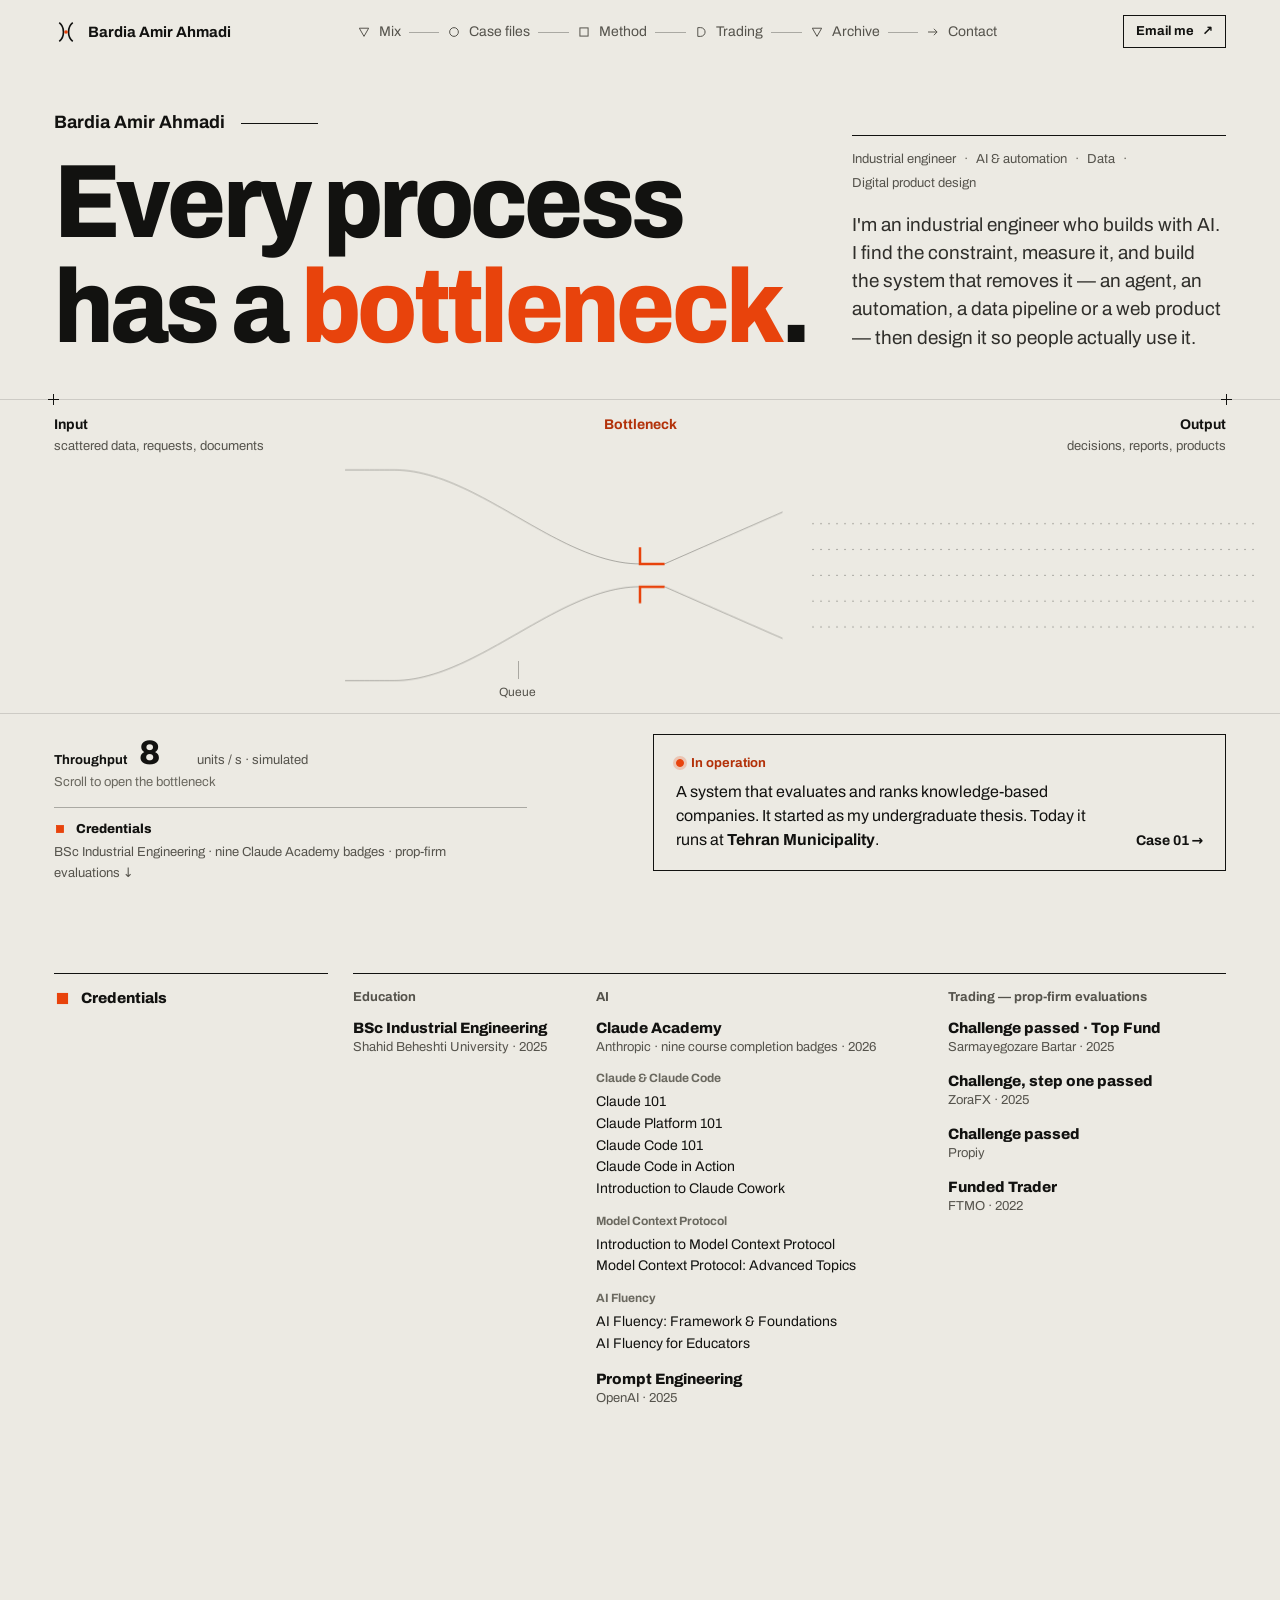
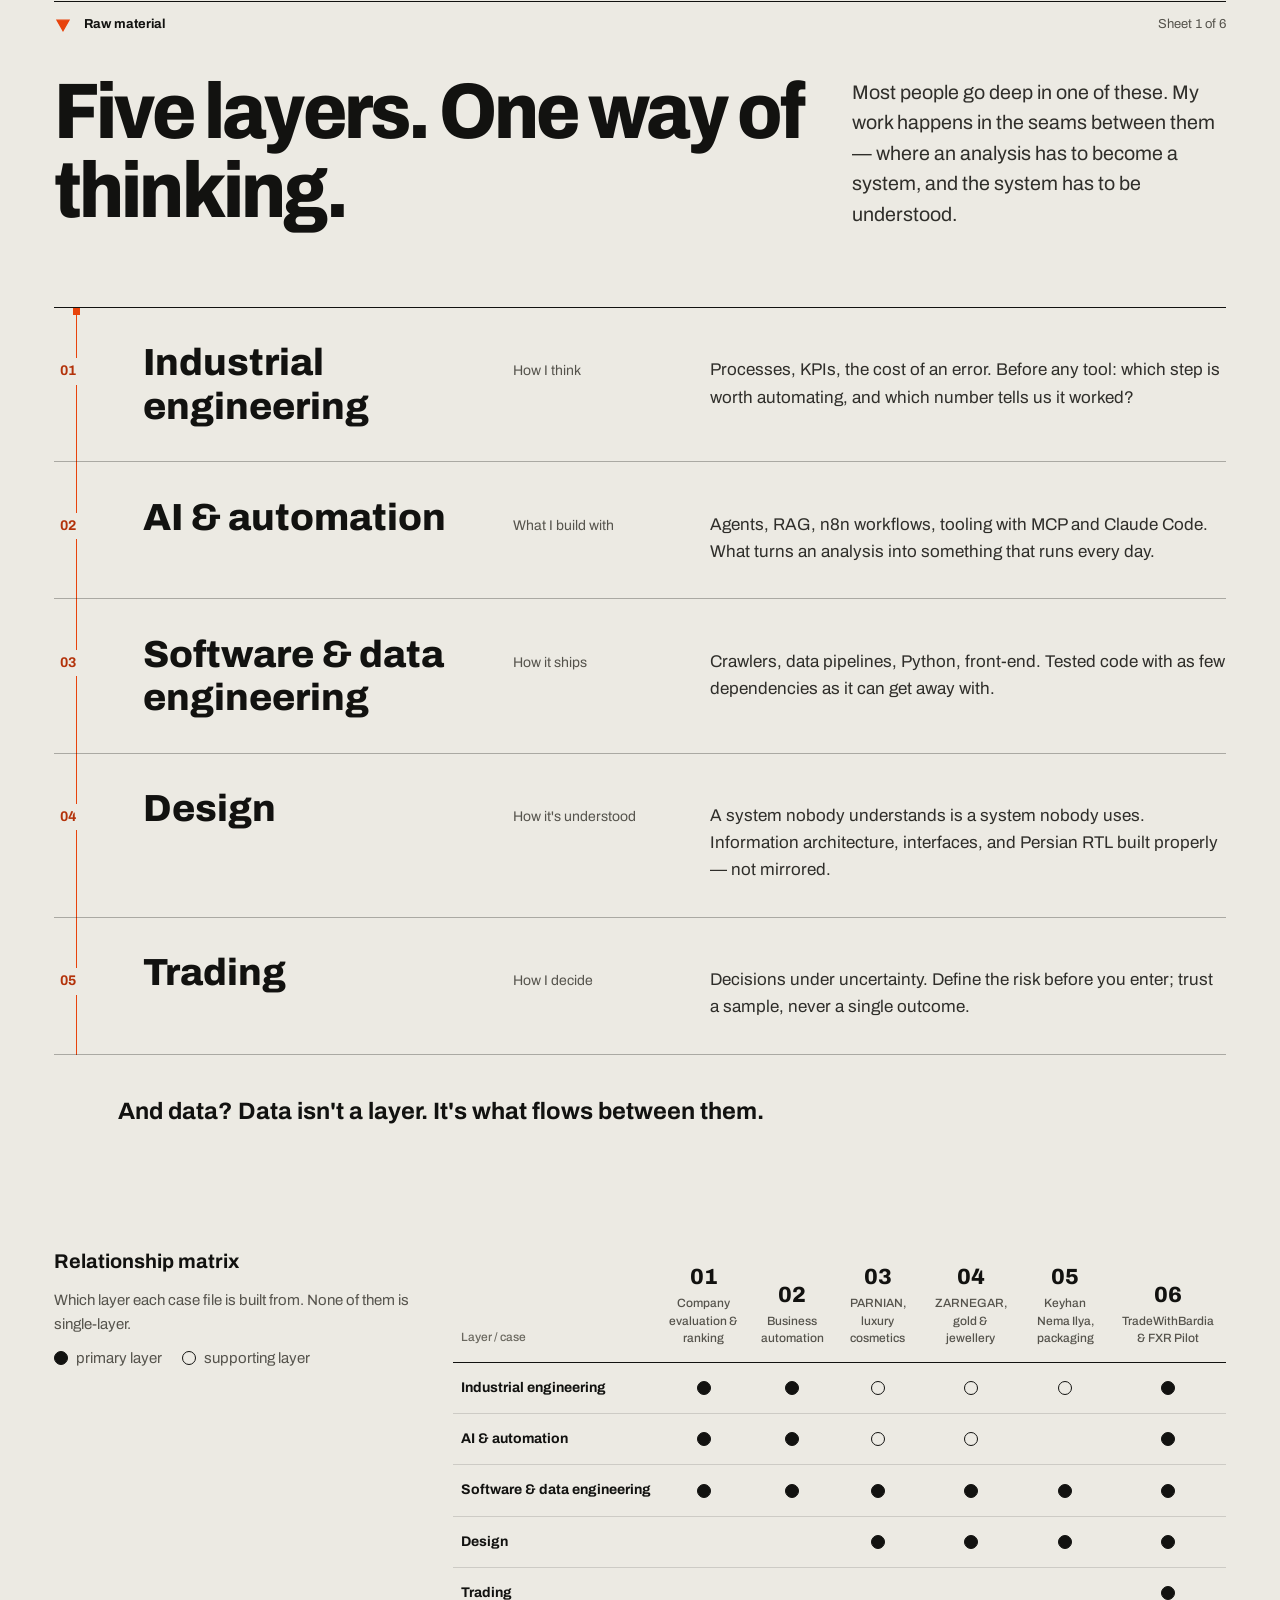
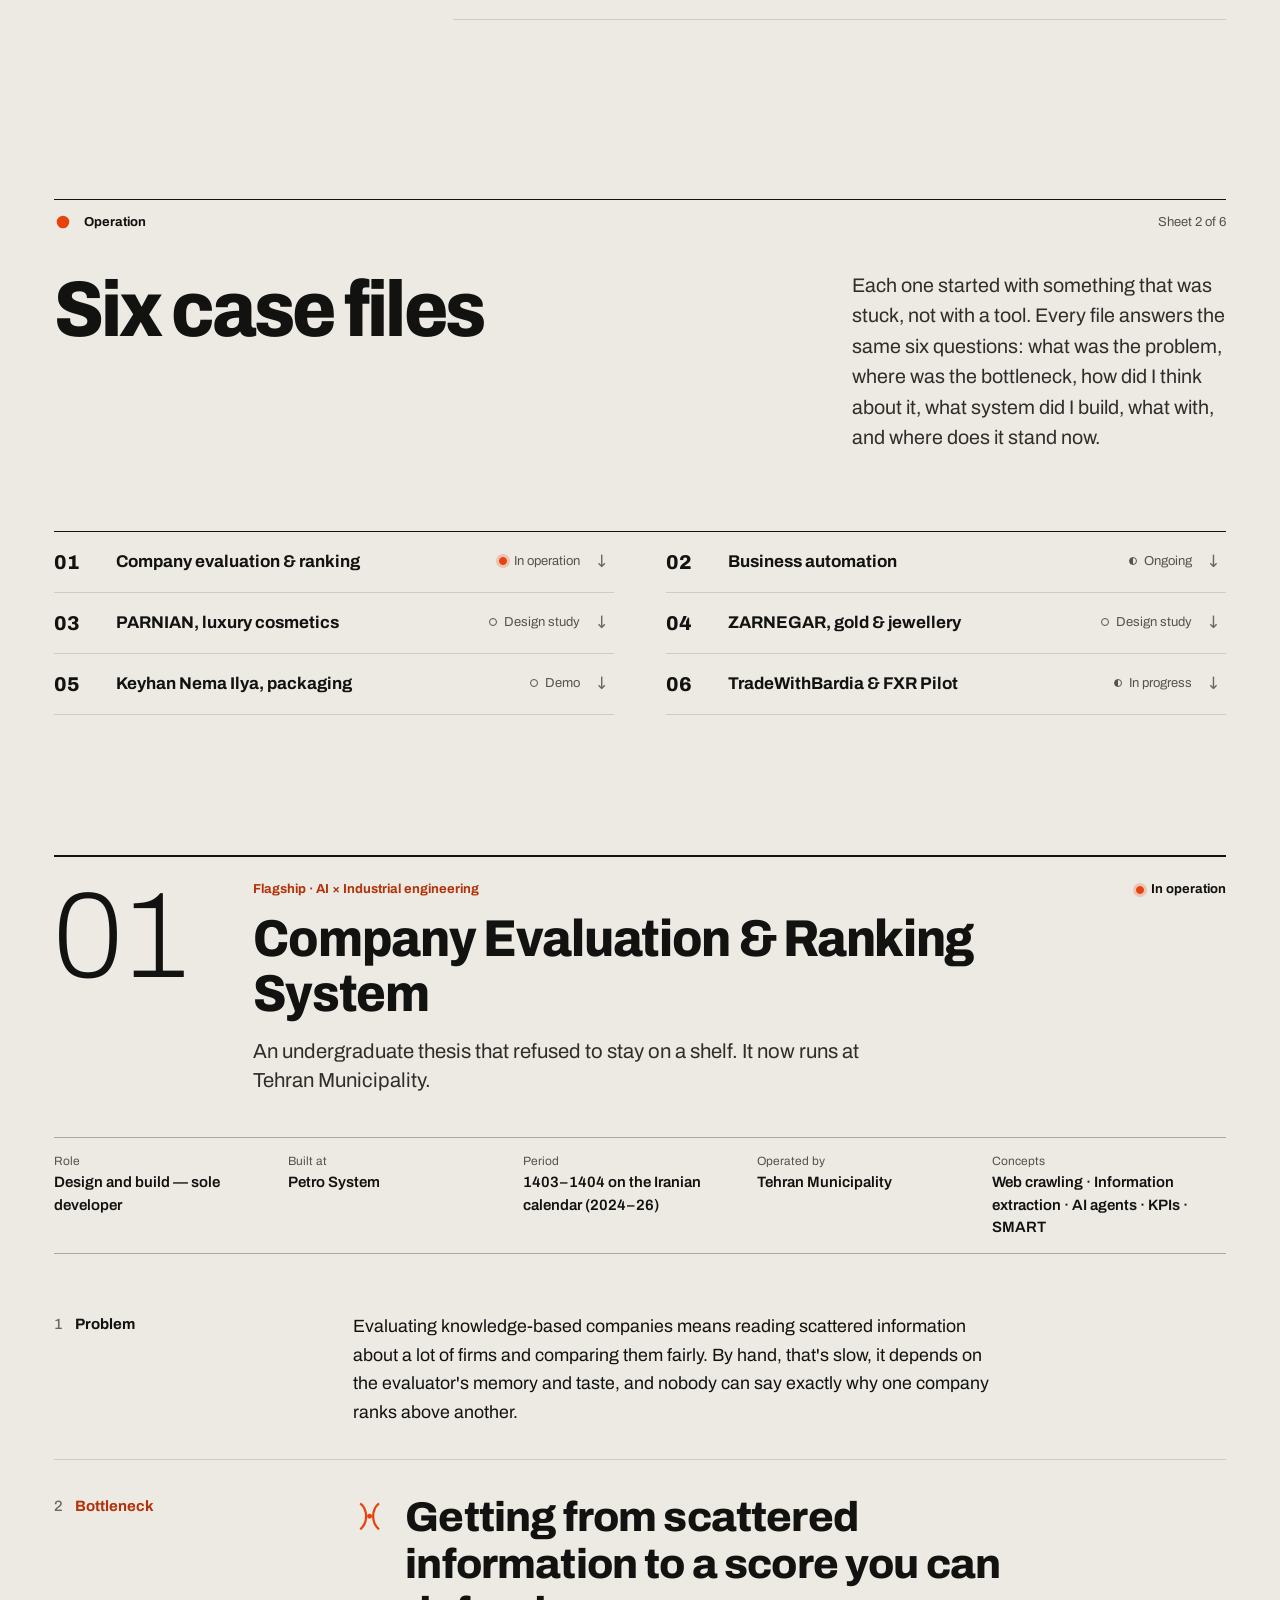
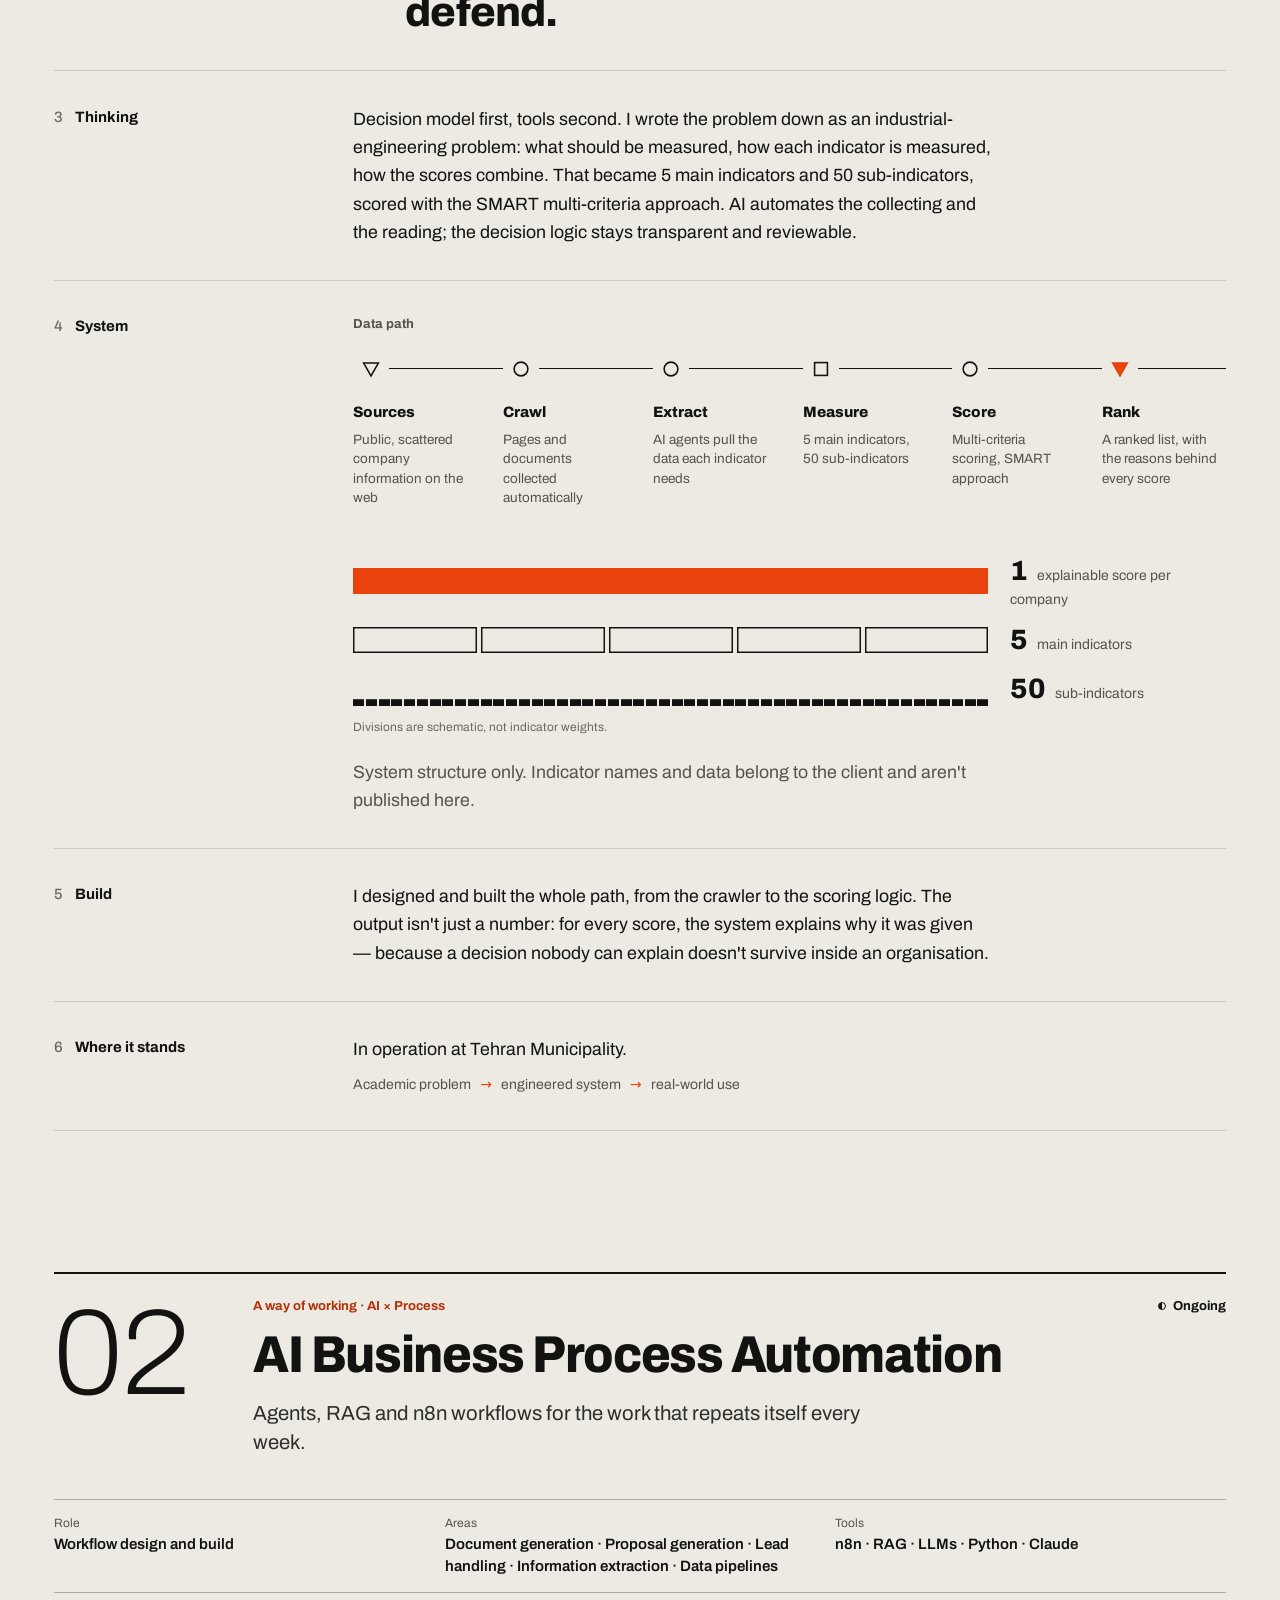
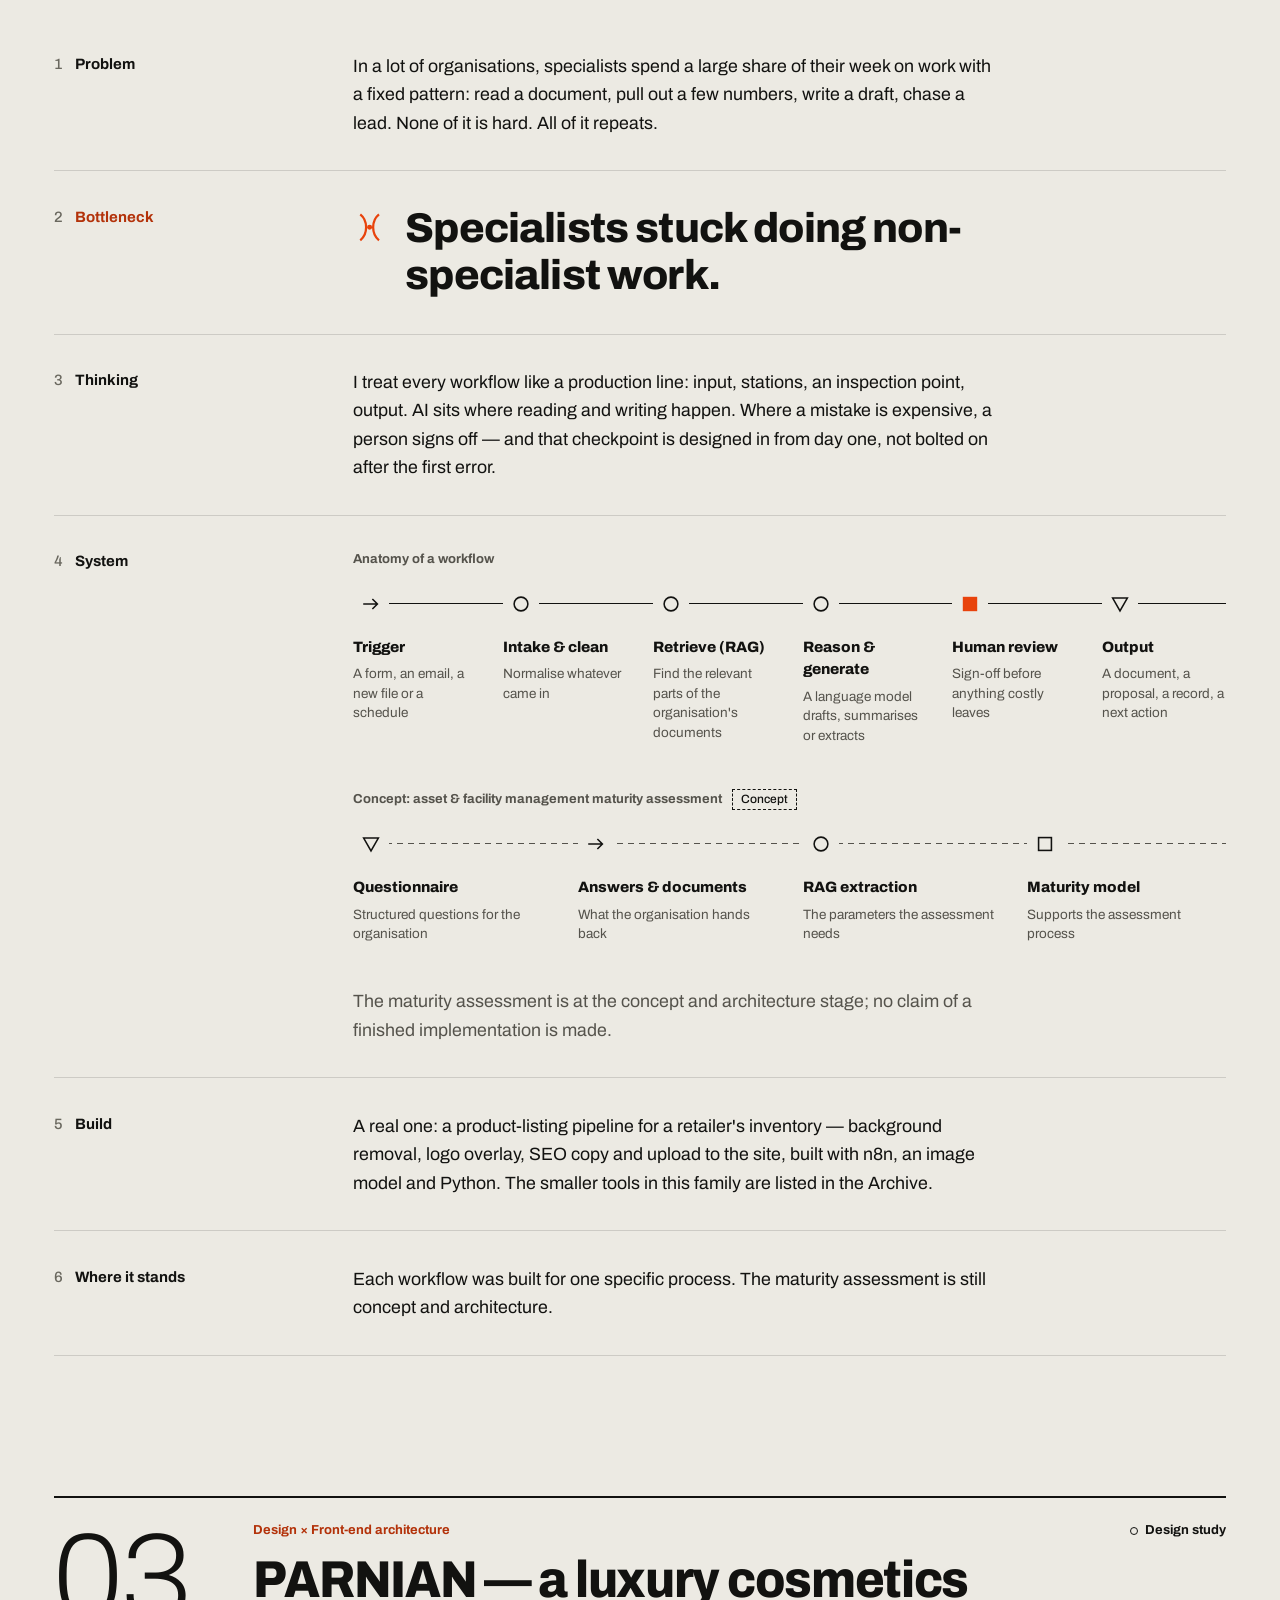
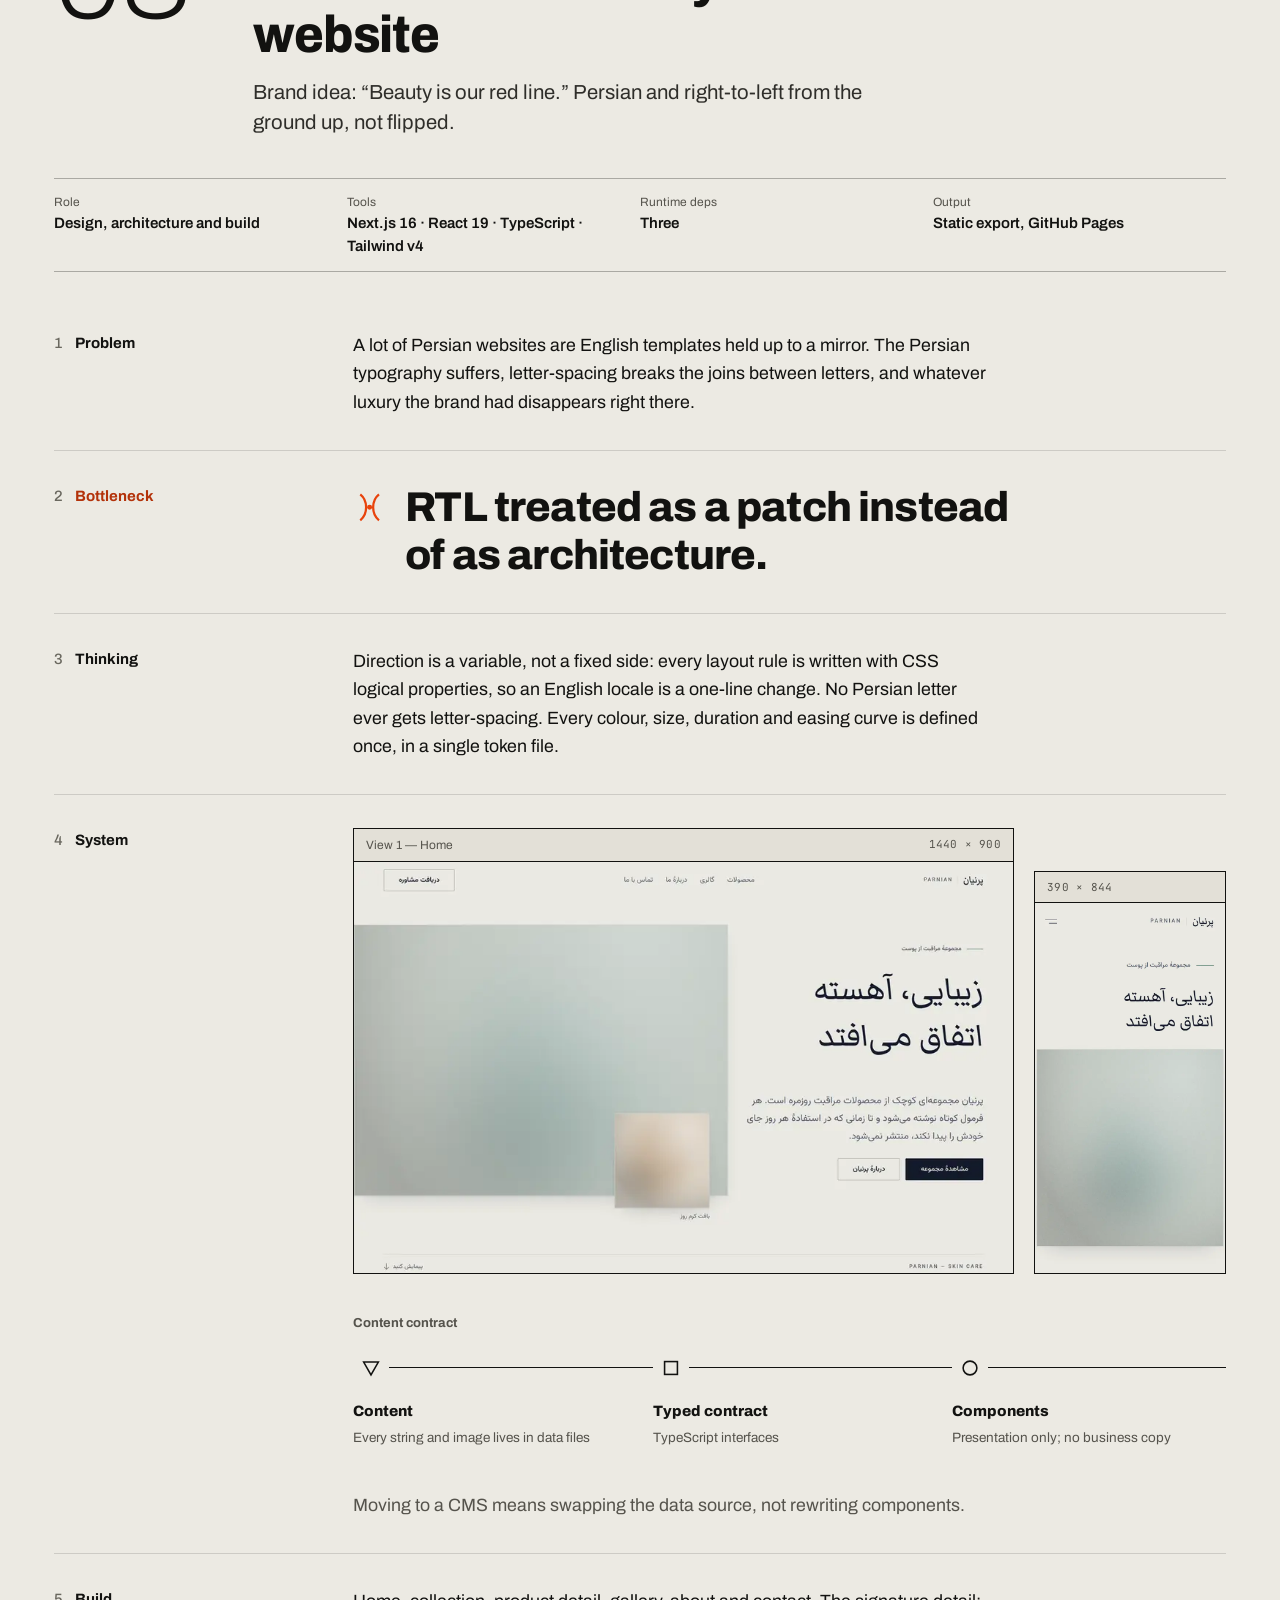
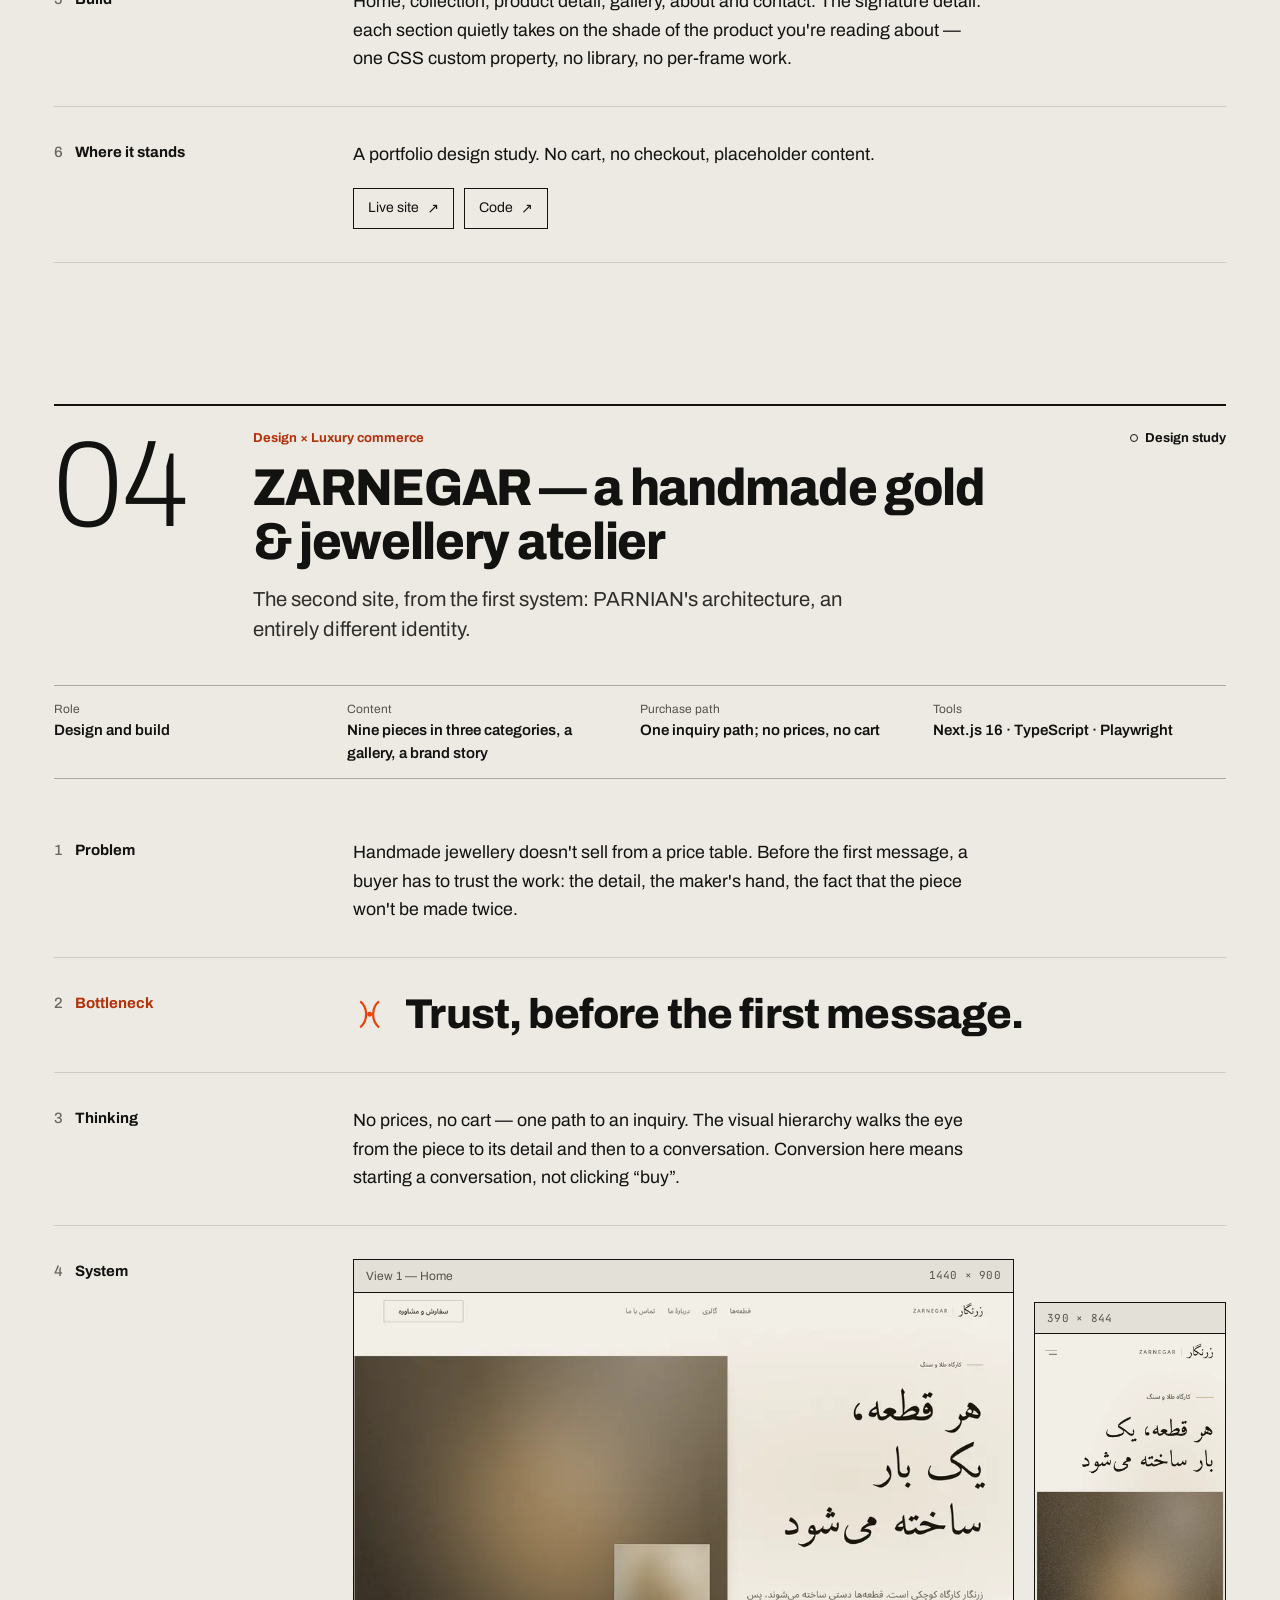
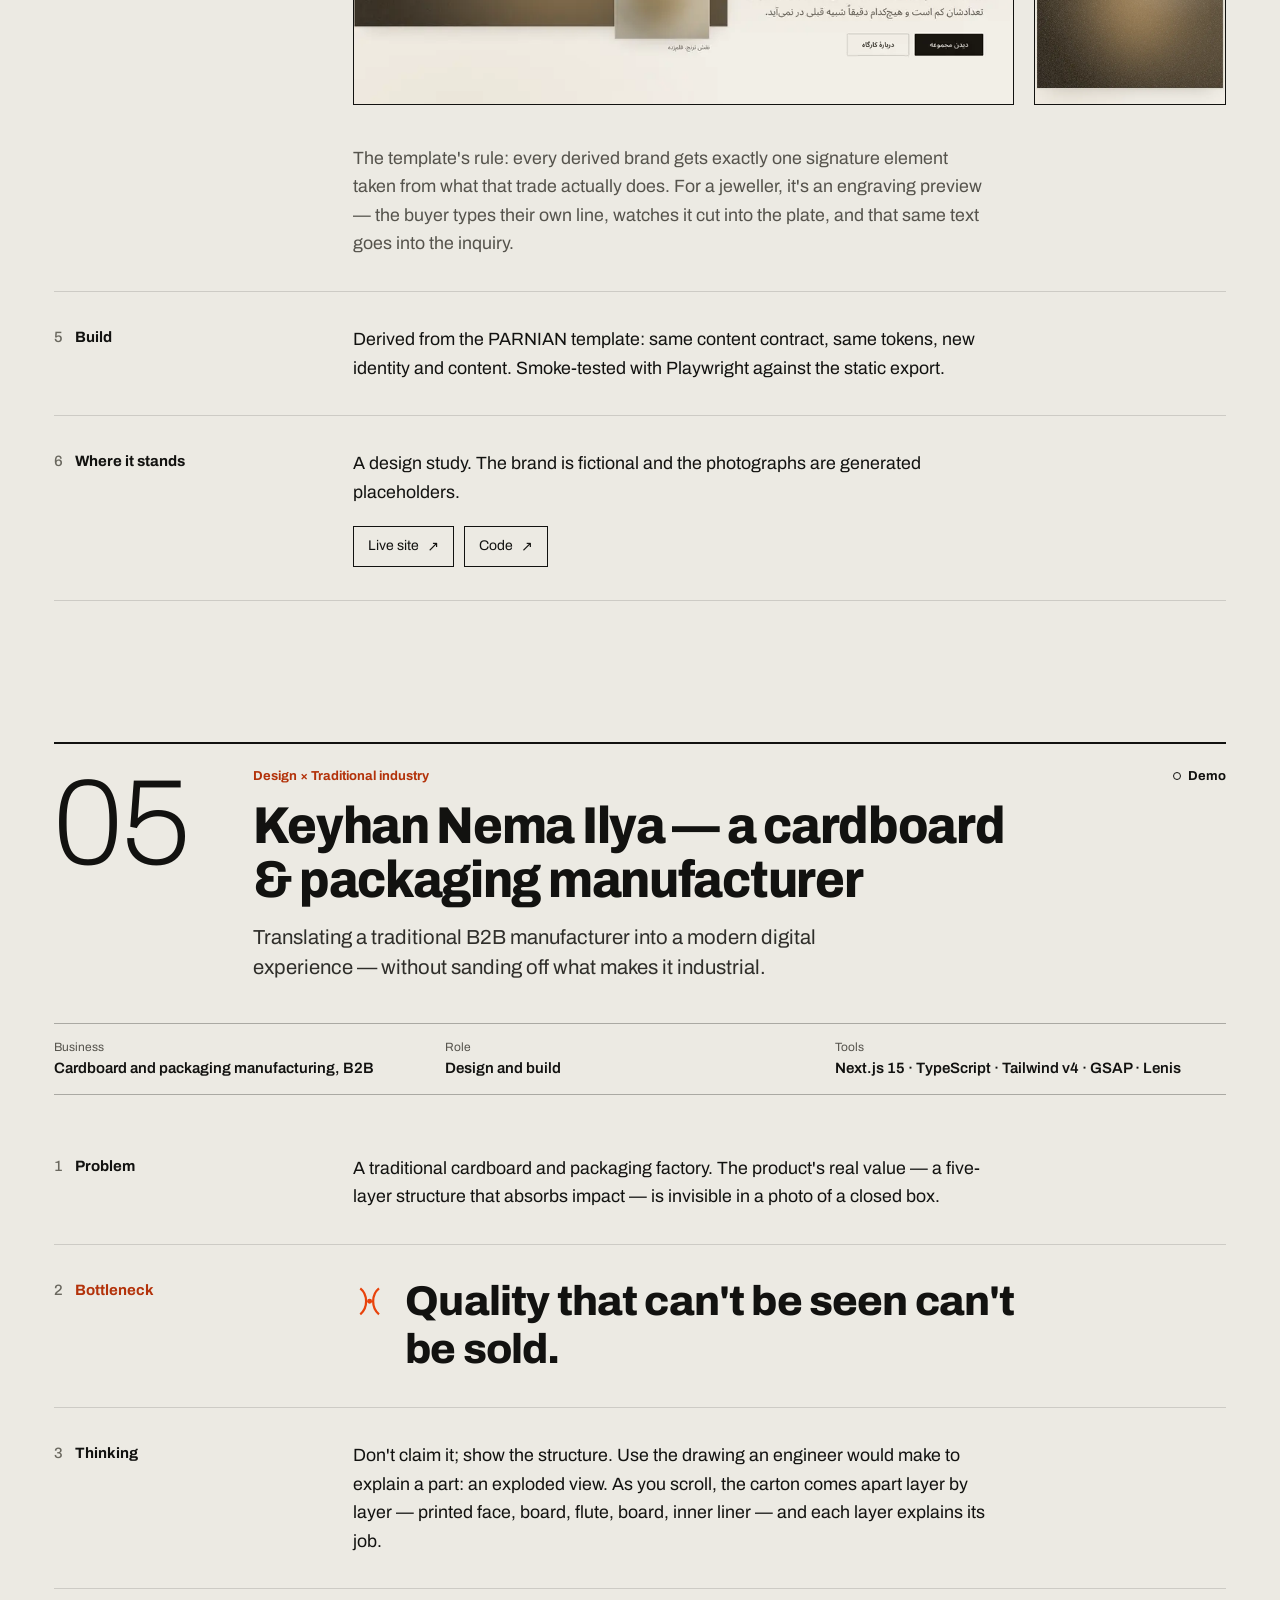
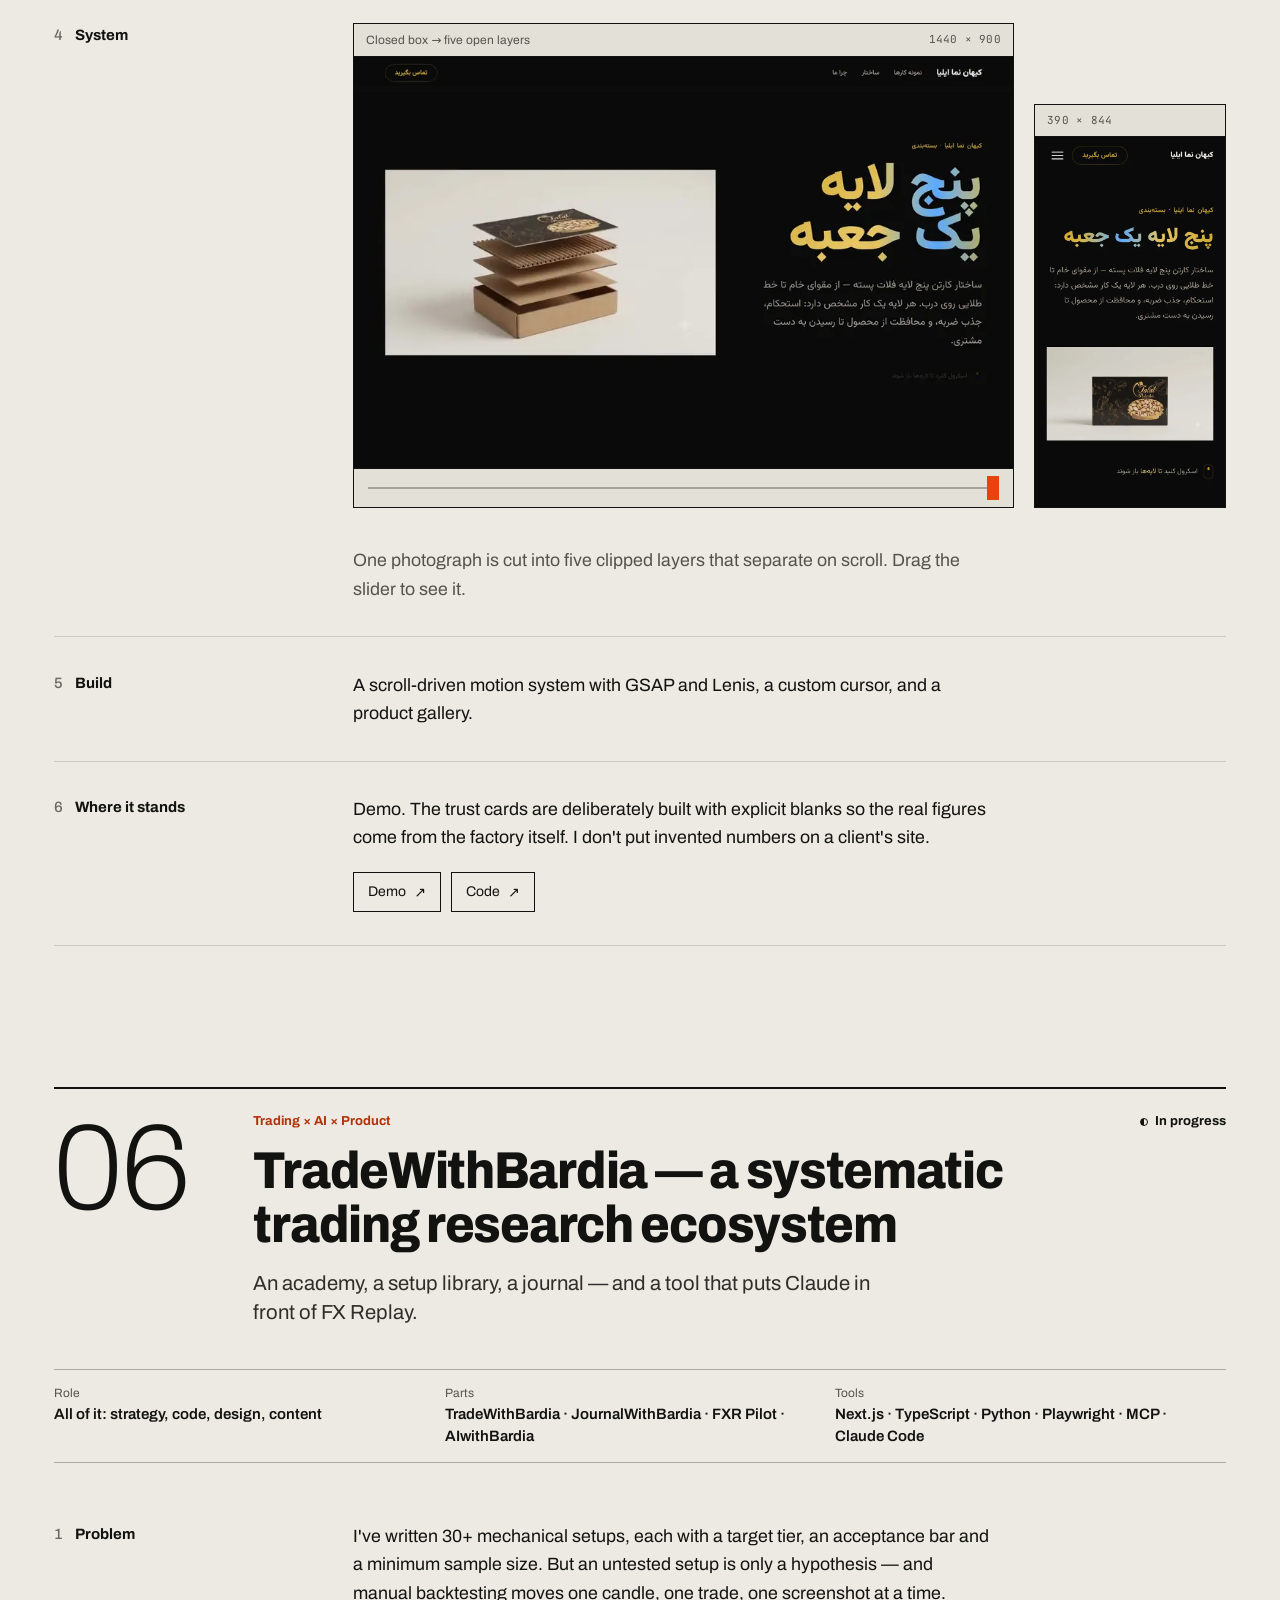
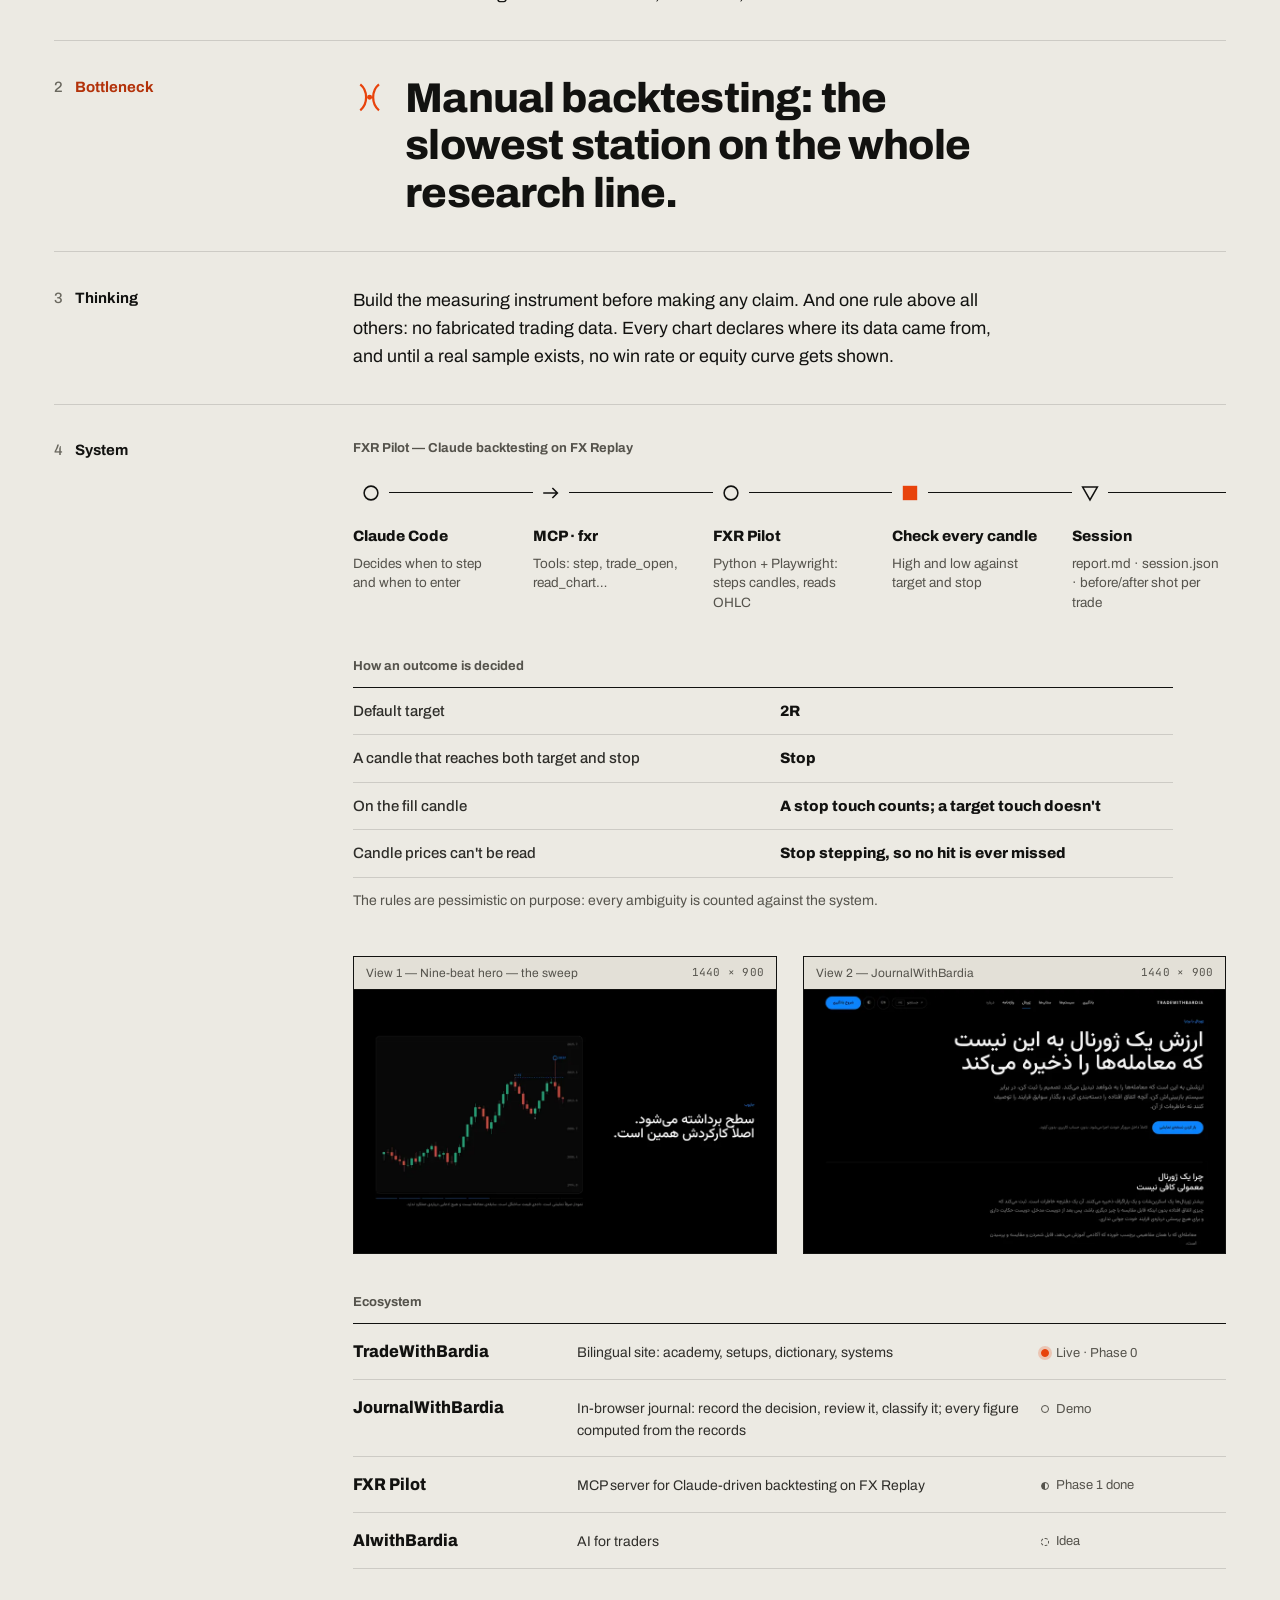
==== commit 1cc39368: "Show credentials directly under the hero Co-Authored-By: Claude Opus 5.5 <noreply@anthropic.com> Cla" ====
--- a/index.html
+++ b/index.html
@@ -28,7 +28,7 @@
 <link rel="icon" href="assets/favicon.svg" type="image/svg+xml">
 <link rel="apple-touch-icon" href="assets/apple-touch-icon.png">
 <link rel="preload" href="assets/fonts/archivo-latin.woff2" as="font" type="font/woff2" crossorigin>
-<link rel="stylesheet" href="assets/css/site.css?v=0e7755ac">
+<link rel="stylesheet" href="assets/css/site.css?v=2511c807">
 <script>document.documentElement.classList.add("js")</script>
 <script type="module" src="assets/js/main.js?v=1d6043c7"></script>
 <script type="application/ld+json">{"@context":"https://schema.org","@graph":[{"@type":"ProfilePage","@id":"https://barry-amirahmadi.github.io/portfolio/#page","url":"https://barry-amirahmadi.github.io/portfolio/","name":"Bardia Amir Ahmadi — Industrial Engineer building AI agents & automation systems","description":"Bardia Amir Ahmadi is an industrial engineer who finds the bottleneck in a process and builds the system that removes it: AI agents, n8n and RAG automation, data pipelines and web products. His company-evaluation system runs at Tehran Municipality.","dateModified":"2026-09-28","mainEntity":{"@id":"https://barry-amirahmadi.github.io/portfolio/#person"},"isPartOf":{"@id":"https://barry-amirahmadi.github.io/portfolio/#website"}},{"@type":"Person","@id":"https://barry-amirahmadi.github.io/portfolio/#person","name":"Bardia Amir Ahmadi","alternateName":["Bardia Amirahmadi","Barry Amirahmadi"],"url":"https://barry-amirahmadi.github.io/portfolio/","jobTitle":"Industrial Engineer, AI Automation & Systems Builder","email":"mailto:bardiaahmadi89@gmail.com","alumniOf":{"@type":"CollegeOrUniversity","name":"Shahid Beheshti University"},"hasCredential":[{"@type":"EducationalOccupationalCredential","credentialCategory":"degree","name":"BSc Industrial Engineering"},{"@type":"EducationalOccupationalCredential","credentialCategory":"certificate","name":"Claude 101","dateCreated":"2026-08-29","recognizedBy":{"@type":"Organization","name":"Anthropic"}},{"@type":"EducationalOccupationalCredential","credentialCategory":"certificate","name":"Claude Platform 101","dateCreated":"2026-08-29","recognizedBy":{"@type":"Organization","name":"Anthropic"}},{"@type":"EducationalOccupationalCredential","credentialCategory":"certificate","name":"Claude Code 101","dateCreated":"2026-08-29","recognizedBy":{"@type":"Organization","name":"Anthropic"}},{"@type":"EducationalOccupationalCredential","credentialCategory":"certificate","name":"Claude Code in Action","dateCreated":"2026-08-29","recognizedBy":{"@type":"Organization","name":"Anthropic"}},{"@type":"EducationalOccupationalCredential","credentialCategory":"certificate","name":"Introduction to Claude Cowork","dateCreated":"2026-08-29","recognizedBy":{"@type":"Organization","name":"Anthropic"}},{"@type":"EducationalOccupationalCredential","credentialCategory":"certificate","name":"Introduction to Model Context Protocol","dateCreated":"2026-08-29","recognizedBy":{"@type":"Organization","name":"Anthropic"}},{"@type":"EducationalOccupationalCredential","credentialCategory":"certificate","name":"Model Context Protocol: Advanced Topics","dateCreated":"2026-08-29","recognizedBy":{"@type":"Organization","name":"Anthropic"}},{"@type":"EducationalOccupationalCredential","credentialCategory":"certificate","name":"AI Fluency: Framework & Foundations","dateCreated":"2026-08-29","recognizedBy":{"@type":"Organization","name":"Anthropic"}},{"@type":"EducationalOccupationalCredential","credentialCategory":"certificate","name":"AI Fluency for Educators","dateCreated":"2026-08-29","recognizedBy":{"@type":"Organization","name":"Anthropic"}},{"@type":"EducationalOccupationalCredential","credentialCategory":"certificate","name":"Prompt Engineering","recognizedBy":{"@type":"Organization","name":"OpenAI"}},{"@type":"EducationalOccupationalCredential","credentialCategory":"certificate","name":"Challenge passed · Top Fund","recognizedBy":{"@type":"Organization","name":"Sarmayegozare Bartar"},"dateCreated":"2025-10-28"},{"@type":"EducationalOccupationalCredential","credentialCategory":"certificate","name":"Challenge, step one passed","recognizedBy":{"@type":"Organization","name":"ZoraFX"},"dateCreated":"2025-07-26"},{"@type":"EducationalOccupationalCredential","credentialCategory":"certificate","name":"Challenge passed","recognizedBy":{"@type":"Organization","name":"Propiy"}},{"@type":"EducationalOccupationalCredential","credentialCategory":"certificate","name":"Funded Trader","recognizedBy":{"@type":"Organization","name":"FTMO"}}],"knowsAbout":["Industrial Engineering","AI Agents","AI Automation","Workflow Automation","n8n","Retrieval-Augmented Generation","Model Context Protocol","Claude Code","Data Analysis","KPI Systems","Multi-criteria Decision Making","Web Crawling","Web Architecture","UX Design","Persian RTL Interfaces","Systematic Trading","Backtesting","Risk Management"],"sameAs":["https://www.linkedin.com/in/barry-amirahmadi","https://github.com/Barry-Amirahmadi"]},{"@type":"WebSite","@id":"https://barry-amirahmadi.github.io/portfolio/#website","url":"https://barry-amirahmadi.github.io/portfolio/","name":"Bardia Amir Ahmadi","inLanguage":"en","publisher":{"@id":"https://barry-amirahmadi.github.io/portfolio/#person"}},{"@type":"ItemList","name":"Six case files","itemListElement":[{"@type":"ListItem","position":1,"item":{"@type":"CreativeWork","name":"Company Evaluation & Ranking System","description":"An undergraduate thesis that refused to stay on a shelf. It now runs at Tehran Municipality.","url":"https://barry-amirahmadi.github.io/portfolio/#case-01","creator":{"@id":"https://barry-amirahmadi.github.io/portfolio/#person"}}},{"@type":"ListItem","position":2,"item":{"@type":"CreativeWork","name":"AI Business Process Automation","description":"Agents, RAG and n8n workflows for the work that repeats itself every week.","url":"https://barry-amirahmadi.github.io/portfolio/#case-02","creator":{"@id":"https://barry-amirahmadi.github.io/portfolio/#person"}}},{"@type":"ListItem","position":3,"item":{"@type":"CreativeWork","name":"PARNIAN — a luxury cosmetics website","description":"Brand idea: “Beauty is our red line.” Persian and right-to-left from the ground up, not flipped.","url":"https://barry-amirahmadi.github.io/portfolio/#case-03","creator":{"@id":"https://barry-amirahmadi.github.io/portfolio/#person"}}},{"@type":"ListItem","position":4,"item":{"@type":"CreativeWork","name":"ZARNEGAR — a handmade gold & jewellery atelier","description":"The second site, from the first system: PARNIAN's architecture, an entirely different identity.","url":"https://barry-amirahmadi.github.io/portfolio/#case-04","creator":{"@id":"https://barry-amirahmadi.github.io/portfolio/#person"}}},{"@type":"ListItem","position":5,"item":{"@type":"CreativeWork","name":"Keyhan Nema Ilya — a cardboard & packaging manufacturer","description":"Translating a traditional B2B manufacturer into a modern digital experience — without sanding off what makes it industrial.","url":"https://barry-amirahmadi.github.io/portfolio/#case-05","creator":{"@id":"https://barry-amirahmadi.github.io/portfolio/#person"}}},{"@type":"ListItem","position":6,"item":{"@type":"CreativeWork","name":"TradeWithBardia — a systematic trading research ecosystem","description":"An academy, a setup library, a journal — and a tool that puts Claude in front of FX Replay.","url":"https://barry-amirahmadi.github.io/portfolio/#case-06","creator":{"@id":"https://barry-amirahmadi.github.io/portfolio/#person"}}}]}]}</script>
@@ -72,12 +72,21 @@
     </figcaption>
   </figure>
   <div class="wrap hero-foot">
-    <p class="meter"><span class="meter-k">Throughput</span><output class="meter-v" data-meter>—</output><span class="meter-u">units / s · simulated</span><span class="meter-hint">Scroll to open the bottleneck</span></p>
+    <div class="hero-foot-l">
+      <p class="meter"><span class="meter-k">Throughput</span><output class="meter-v" data-meter>—</output><span class="meter-u">units / s · simulated</span><span class="meter-hint">Scroll to open the bottleneck</span></p>
+      <a class="hero-creds" href="#credentials"><svg class="sym sym-inspection is-fill" aria-hidden="true" focusable="false"><use href="#s-inspection"/></svg><span class="hc-k">Credentials</span><span class="hc-v">BSc Industrial Engineering · nine Claude Academy badges · prop-firm <span class="nw">evaluations <span class="arr" aria-hidden="true">↓</span></span></span></a>
+    </div>
     <a class="proof" href="#case-01">
       <span class="proof-label"><i class="dot dot--live" aria-hidden="true"></i>In operation</span>
       <span class="proof-text">A system that evaluates and ranks knowledge-based companies. It started as my undergraduate thesis. Today it runs at <strong>Tehran Municipality</strong>.</span>
       <span class="proof-link">Case 01 <span class="arr" aria-hidden="true">→</span></span>
     </a>
+  </div>
+</section>
+<section class="cband" id="credentials" aria-labelledby="credentials-title">
+  <div class="wrap cband-in">
+    <h2 class="cband-t" id="credentials-title"><svg class="sym sym-inspection is-fill" aria-hidden="true" focusable="false"><use href="#s-inspection"/></svg>Credentials</h2>
+    <div class="cband-grid"><section class="cband-col"><h3 class="cband-h">Education</h3><ul class="cb-list"><li><span class="cb-t">BSc Industrial Engineering</span><span class="cb-o">Shahid Beheshti University · 2025</span></li></ul></section><section class="cband-col"><h3 class="cband-h">AI</h3><ul class="cb-list"><li class="cb-group"><span class="cb-t">Claude Academy</span><span class="cb-o">Anthropic · nine course completion badges · 2026</span><p class="cb-track">Claude &amp; Claude Code</p><ul class="cb-badges"><li><span>Claude 101</span></li><li><span>Claude Platform 101</span></li><li><span>Claude Code 101</span></li><li><span>Claude Code in Action</span></li><li><span>Introduction to Claude Cowork</span></li></ul><p class="cb-track">Model Context Protocol</p><ul class="cb-badges"><li><span>Introduction to Model Context Protocol</span></li><li><span>Model Context Protocol: Advanced Topics</span></li></ul><p class="cb-track">AI Fluency</p><ul class="cb-badges"><li><span>AI Fluency: Framework &amp; Foundations</span></li><li><span>AI Fluency for Educators</span></li></ul></li><li><span class="cb-t">Prompt Engineering</span><span class="cb-o">OpenAI · 2025</span></li></ul></section><section class="cband-col"><h3 class="cband-h">Trading — prop-firm evaluations</h3><ul class="cb-list"><li><span class="cb-t">Challenge passed · Top Fund</span><span class="cb-o">Sarmayegozare Bartar · 2025</span></li><li><span class="cb-t">Challenge, step one passed</span><span class="cb-o">ZoraFX · 2025</span></li><li><span class="cb-t">Challenge passed</span><span class="cb-o">Propiy</span></li><li><span class="cb-t">Funded Trader</span><span class="cb-o">FTMO · 2022</span></li></ul></section></div>
   </div>
 </section>
 <section class="sec sec-mix" id="mix" aria-labelledby="mix-title">
@@ -610,13 +619,6 @@
         <tbody><tr><td class="lg-code"><span>S-01</span></td><th scope="row" class="lg-t">Financial statement discrepancy finder<span class="lg-tools">Python · LLM</span></th><td class="lg-d">Flags the numbers that don't agree across the financial reports of companies in one group.</td><td class="lg-dom">Finance</td></tr><tr><td class="lg-code"><span>S-02</span></td><th scope="row" class="lg-t">Large document comparison<span class="lg-tools">Python · LLM</span></th><td class="lg-d">Compares long budget and development documents clause by clause and reports the differences; prototyped for two national organisations.</td><td class="lg-dom">Documents</td></tr><tr><td class="lg-code"><span>S-03</span></td><th scope="row" class="lg-t">Purchase inquiry assistant</th><td class="lg-d">Reads purchase requests, prepares inquiries for suppliers, and lines the replies up in one comparable table.</td><td class="lg-dom">Procurement</td></tr><tr><td class="lg-code"><span>S-04</span></td><th scope="row" class="lg-t">Customer data pipeline</th><td class="lg-d">Collects scattered customer records, cleans them, and produces one consistent list a sales team can actually use.</td><td class="lg-dom">Data</td></tr><tr><td class="lg-code"><span>S-05</span></td><th scope="row" class="lg-t">Quantitative risk engine<span class="lg-tools">Monte Carlo</span></th><td class="lg-d">Simulates a decision thousands of times before real money moves, and shows what happens in the bad cases.</td><td class="lg-dom">Risk</td></tr><tr><td class="lg-code"><span>S-06</span></td><th scope="row" class="lg-t">Knowledge-base integrity checker</th><td class="lg-d">Ten automated checks over a bilingual archive of 270 documents; a broken version doesn't get through.</td><td class="lg-dom">Knowledge</td></tr><tr><td class="lg-code"><span>S-07</span></td><th scope="row" class="lg-t">Backtest screenshot dater<span class="lg-tools">Claude · OCR</span></th><td class="lg-d">Renames chart screenshots to the trade date using OCR; 22 of 22 correct in validation.</td><td class="lg-dom">Trading</td></tr><tr><td class="lg-code"><span>S-08</span></td><th scope="row" class="lg-t">MSS alert bot<span class="lg-tools">MT5 · Python · Telegram</span></th><td class="lg-d">Real-time market-structure-shift alerts across 4 symbols and 7 timeframes.</td><td class="lg-dom">Trading</td></tr><tr><td class="lg-code"><span>S-09</span></td><th scope="row" class="lg-t">Setup detection indicators<span class="lg-tools">Pine Script</span></th><td class="lg-d">Detects Unicorn setup and MSS conditions directly on the chart.</td><td class="lg-dom">Trading</td></tr><tr><td class="lg-code"><span>S-10</span></td><th scope="row" class="lg-t">Attendance system<span class="lg-tools">Claude</span></th><td class="lg-d">Logs arrivals and departures on the Persian calendar and produces the monthly sheet without retyping.</td><td class="lg-dom">Admin</td></tr></tbody>
       </table>
     </div>
-    <div class="creds">
-      <h3 class="sub-h">Credentials</h3>
-      <div class="cr-list"><section class="cr-sec"><h4 class="cr-sec-t">Education</h4><ul><li><span class="cr-t">BSc Industrial Engineering</span><span class="cr-o">Shahid Beheshti University</span><span class="cr-y">2025</span></li></ul></section><section class="cr-sec"><h4 class="cr-sec-t">AI</h4><ul><li class="cr-group">
-          <div class="cr-head"><span class="cr-t">Claude Academy</span><span class="cr-o">Anthropic · nine course completion badges</span><span class="cr-y">2026</span></div>
-          <div class="cr-tracks"><div class="cr-track"><p class="cr-track-t">Claude &amp; Claude Code</p><ul><li><span>Claude 101</span></li><li><span>Claude Platform 101</span></li><li><span>Claude Code 101</span></li><li><span>Claude Code in Action</span></li><li><span>Introduction to Claude Cowork</span></li></ul></div><div class="cr-track"><p class="cr-track-t">Model Context Protocol</p><ul><li><span>Introduction to Model Context Protocol</span></li><li><span>Model Context Protocol: Advanced Topics</span></li></ul></div><div class="cr-track"><p class="cr-track-t">AI Fluency</p><ul><li><span>AI Fluency: Framework &amp; Foundations</span></li><li><span>AI Fluency for Educators</span></li></ul></div></div>
-        </li><li><span class="cr-t">Prompt Engineering</span><span class="cr-o">OpenAI</span><span class="cr-y">2025</span></li></ul></section><section class="cr-sec"><h4 class="cr-sec-t">Trading — prop-firm evaluations</h4><ul><li><span class="cr-t">Challenge passed · Top Fund</span><span class="cr-o">Sarmayegozare Bartar</span><span class="cr-y">2025</span></li><li><span class="cr-t">Challenge, step one passed</span><span class="cr-o">ZoraFX</span><span class="cr-y">2025</span></li><li><span class="cr-t">Challenge passed</span><span class="cr-o">Propiy</span><span class="cr-y"></span></li><li><span class="cr-t">Funded Trader</span><span class="cr-o">FTMO</span><span class="cr-y">2022</span></li></ul></section></div>
-    </div>
   </div>
 </section>
 <section class="sec sec-contact" id="contact" aria-labelledby="contact-title">
--- a/assets/css/site.css
+++ b/assets/css/site.css
@@ -538,8 +538,10 @@
   padding-top: 20px;
   align-items: start;
 }
+.hero-foot-l {
+  grid-column: 1 / span 5;
+}
 .meter {
-  grid-column: 1 / span 5;
   display: flex;
   flex-wrap: wrap;
   align-items: baseline;
@@ -563,6 +565,37 @@
   flex-basis: 100%;
   color: var(--faint);
 }
+.hero-creds {
+  display: flex;
+  flex-wrap: wrap;
+  align-items: baseline;
+  gap: 4px 10px;
+  margin-top: 14px;
+  padding-top: 12px;
+  border-top: 1px solid var(--rule-2);
+  font-size: 13px;
+  line-height: 1.5;
+  color: var(--mute);
+  text-decoration: none;
+}
+.hero-creds .sym {
+  align-self: center;
+  font-size: 12px;
+  color: var(--signal);
+}
+.hero-creds .nw {
+  white-space: nowrap;
+}
+.hc-k {
+  font-weight: 800;
+  color: var(--fg);
+}
+.hero-creds:hover .hc-v {
+  color: var(--fg);
+}
+.hero-creds:hover .arr {
+  transform: translateY(3px);
+}
 .proof {
   grid-column: 7 / -1;
   display: grid;
@@ -598,6 +631,102 @@
 }
 .proof:hover .arr {
   transform: translateX(6px);
+}
+
+/* ------------------------------------------------------------------ credentials band (under the hero) */
+.cband {
+  padding-top: clamp(56px, 7vw, 104px);
+}
+.cband-in {
+  display: grid;
+  grid-template-columns: repeat(12, minmax(0, 1fr));
+  column-gap: var(--gap);
+  row-gap: 18px;
+}
+.cband-t {
+  grid-column: 1 / span 3;
+  align-self: start;
+  display: flex;
+  align-items: center;
+  gap: 10px;
+  padding-top: 14px;
+  border-top: 1px solid var(--fg);
+  font-size: 15px;
+  font-weight: 800;
+  line-height: 1.4;
+}
+.cband-t .sym {
+  font-size: 17px;
+  color: var(--signal);
+}
+.cband-grid {
+  grid-column: 4 / -1;
+  display: grid;
+  grid-template-columns: minmax(0, 0.9fr) minmax(0, 1.35fr) minmax(0, 1.15fr);
+  column-gap: var(--gap);
+  border-top: 1px solid var(--fg);
+}
+.cband-col {
+  padding-top: 14px;
+  min-width: 0;
+}
+.cband-h {
+  margin-bottom: 12px;
+  font-size: 13px;
+  font-weight: 700;
+  line-height: 1.4;
+  color: var(--mute);
+}
+.cb-list {
+  list-style: none;
+  margin: 0;
+  padding: 0;
+}
+.cb-list > li {
+  display: flex;
+  flex-direction: column;
+  padding-bottom: 14px;
+}
+.cb-t {
+  font-size: 15px;
+  font-weight: 800;
+  line-height: 1.35;
+}
+.cb-o {
+  font-size: 13px;
+  line-height: 1.45;
+  color: var(--mute);
+}
+.cb-track {
+  margin: 12px 0 3px;
+  font-size: 12px;
+  font-weight: 700;
+  color: var(--faint);
+}
+.cb-badges {
+  list-style: none;
+  margin: 0;
+  padding: 0;
+}
+.cb-badges li {
+  display: flex;
+  flex-wrap: wrap;
+  align-items: baseline;
+  column-gap: 8px;
+  font-size: 14px;
+  line-height: 1.55;
+}
+.cb-verify {
+  display: inline-flex;
+  align-items: baseline;
+  gap: 3px;
+  font-size: 12px;
+  font-weight: 700;
+  color: var(--signal-text);
+  text-decoration: none;
+}
+.cb-verify:hover {
+  text-decoration: underline;
 }
 
 /* ------------------------------------------------------------------ sections */
@@ -1775,98 +1904,6 @@
   color: var(--mute);
   white-space: nowrap;
 }
-.creds {
-  display: grid;
-  grid-template-columns: repeat(12, minmax(0, 1fr));
-  column-gap: var(--gap);
-  row-gap: 18px;
-  margin-top: clamp(64px, 7vw, 110px);
-}
-.creds h3 {
-  grid-column: 1 / span 3;
-}
-.cr-list {
-  grid-column: 4 / -1;
-}
-.cr-sec + .cr-sec {
-  margin-top: clamp(28px, 3vw, 44px);
-}
-.cr-sec-t {
-  margin-bottom: 10px;
-  font-size: 13px;
-  font-weight: 700;
-  color: var(--mute);
-}
-.cr-sec > ul {
-  list-style: none;
-  margin: 0;
-  padding: 0;
-  border-top: 1px solid var(--fg);
-}
-.cr-sec > ul > li,
-.cr-head {
-  display: grid;
-  grid-template-columns: minmax(0, 1.2fr) minmax(0, 1.4fr) 64px;
-  gap: 16px;
-}
-.cr-sec > ul > li {
-  padding: 14px 0;
-  border-bottom: 1px solid var(--rule);
-}
-.cr-sec > ul > li.cr-group {
-  display: block;
-}
-.cr-tracks {
-  display: grid;
-  grid-template-columns: 1.25fr 1.1fr 1fr;
-  gap: 12px 28px;
-  margin-top: 14px;
-  padding-top: 12px;
-  border-top: 1px dashed var(--rule-2);
-}
-.cr-track-t {
-  margin-bottom: 6px;
-  font-size: 12px;
-  font-weight: 700;
-  color: var(--mute);
-}
-.cr-track ul {
-  list-style: none;
-  margin: 0;
-  padding: 0;
-}
-.cr-track li {
-  display: flex;
-  flex-wrap: wrap;
-  align-items: baseline;
-  column-gap: 10px;
-  padding: 3px 0;
-  font-size: 15px;
-  line-height: 1.45;
-}
-.cr-verify {
-  display: inline-flex;
-  align-items: baseline;
-  gap: 3px;
-  font-size: 12px;
-  font-weight: 700;
-  color: var(--signal-text);
-  text-decoration: none;
-}
-.cr-verify:hover {
-  text-decoration: underline;
-}
-.cr-t {
-  font-weight: 800;
-}
-.cr-o {
-  color: var(--mute);
-}
-.cr-y {
-  text-align: end;
-  font-variant-numeric: tabular-nums;
-  color: var(--mute);
-}
 
 /* ------------------------------------------------------------------ contact + footer */
 .sec-contact .sec-title {
@@ -2060,6 +2097,10 @@
   .sec-title {
     grid-column: 1 / -1;
   }
+  .cband-t,
+  .cband-grid {
+    grid-column: 1 / -1;
+  }
   .sec-intro {
     grid-column: 1 / span 10;
     margin-top: 22px;
@@ -2070,7 +2111,7 @@
   .hero-aside {
     grid-column: 1 / span 9;
   }
-  .meter {
+  .hero-foot-l {
     grid-column: 1 / -1;
   }
   .proof {
@@ -2182,10 +2223,6 @@
   .sim-out {
     grid-template-columns: repeat(2, minmax(0, 1fr));
   }
-  .creds h3,
-  .cr-list {
-    grid-column: 1 / -1;
-  }
   .contact-text,
   .seen {
     grid-column: 1 / -1;
@@ -2317,6 +2354,16 @@
   .sec-title {
     font-size: clamp(34px, 9.5vw, 52px);
   }
+  .cband-grid {
+    grid-template-columns: minmax(0, 1fr);
+    border-top: 0;
+  }
+  .cband-col {
+    border-top: 1px solid var(--rule-2);
+  }
+  .cband-col:first-child {
+    border-top: 1px solid var(--fg);
+  }
   .sec-intro {
     grid-column: 1 / -1;
   }
@@ -2472,23 +2519,6 @@
   .lg-dom {
     font-size: 13px;
     margin-top: 4px;
-  }
-  .cr-sec > ul > li,
-  .cr-head {
-    grid-template-columns: minmax(0, 1fr) auto;
-    row-gap: 2px;
-  }
-  .cr-tracks {
-    grid-template-columns: minmax(0, 1fr);
-  }
-  .cr-o {
-    grid-column: 1;
-    grid-row: 2;
-    font-size: 14px;
-  }
-  .cr-y {
-    grid-row: 1;
-    grid-column: 2;
   }
   .contact-mail {
     align-items: flex-start;
